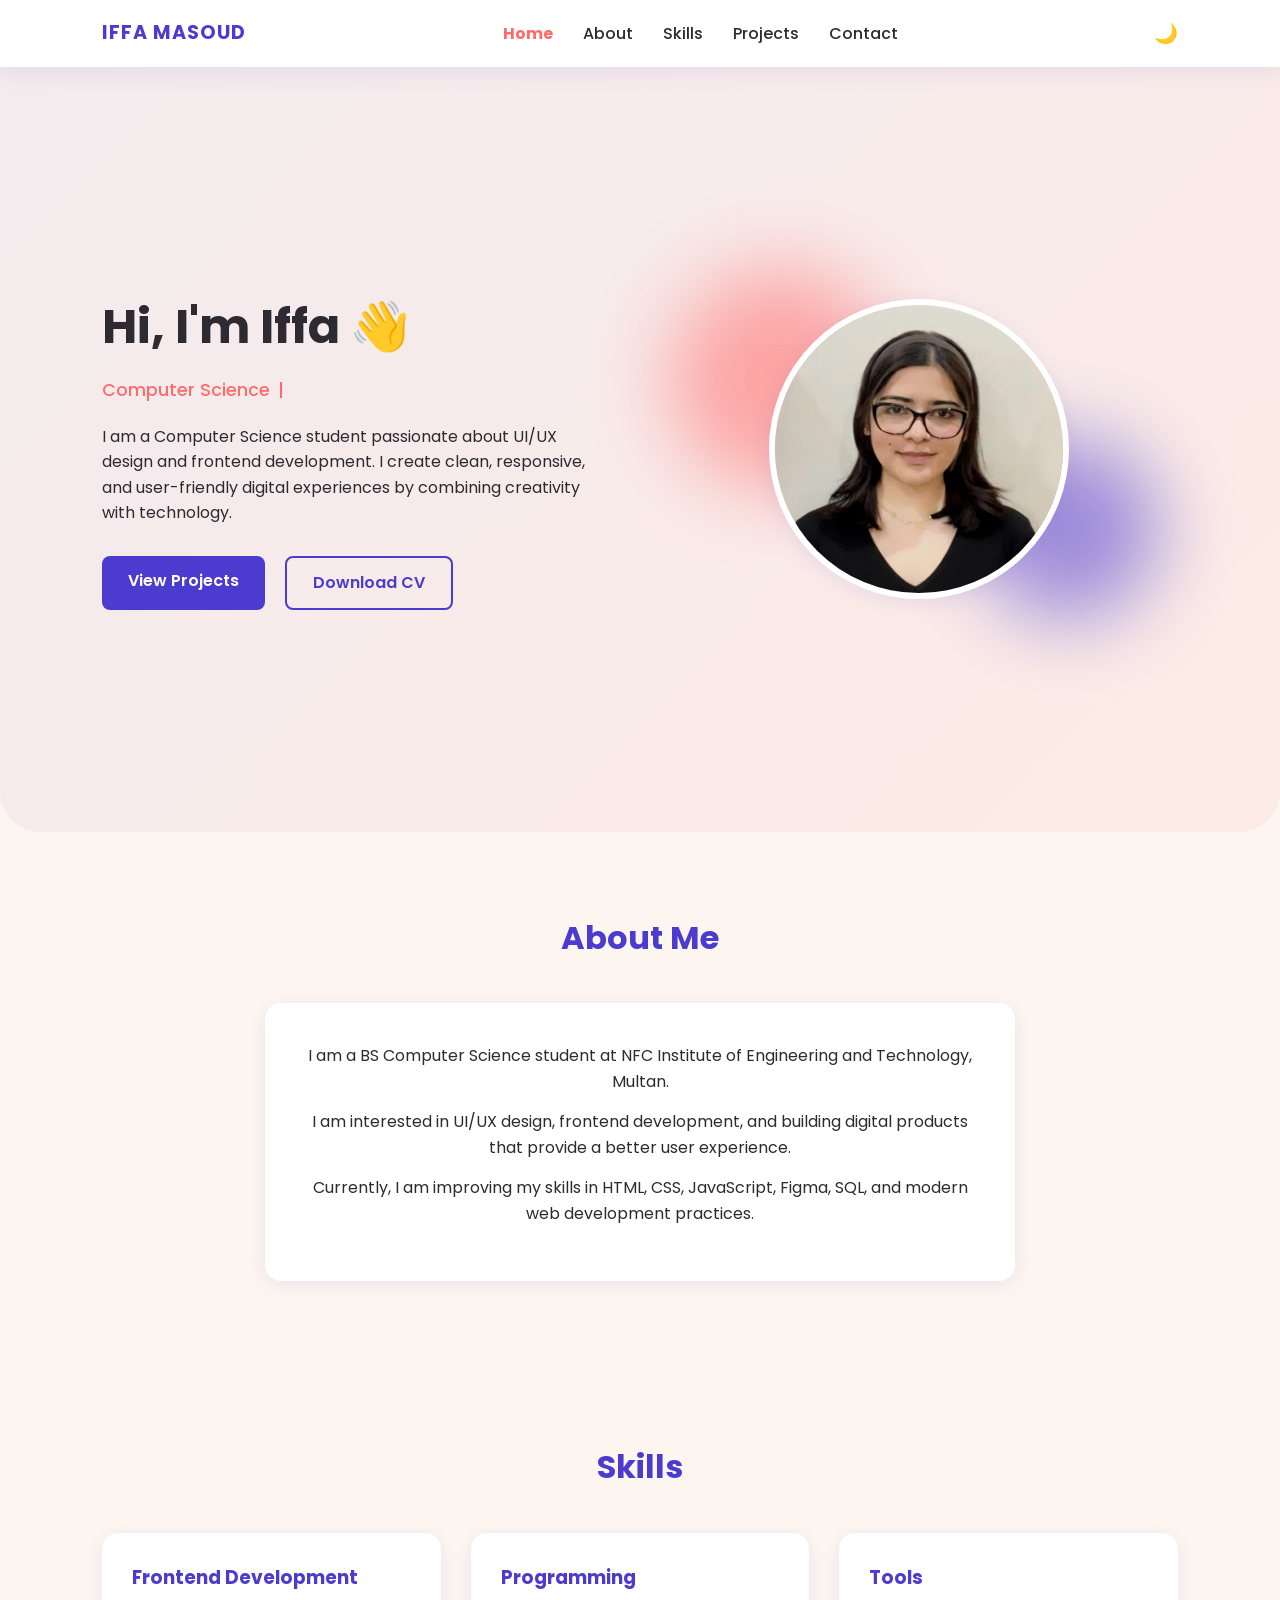
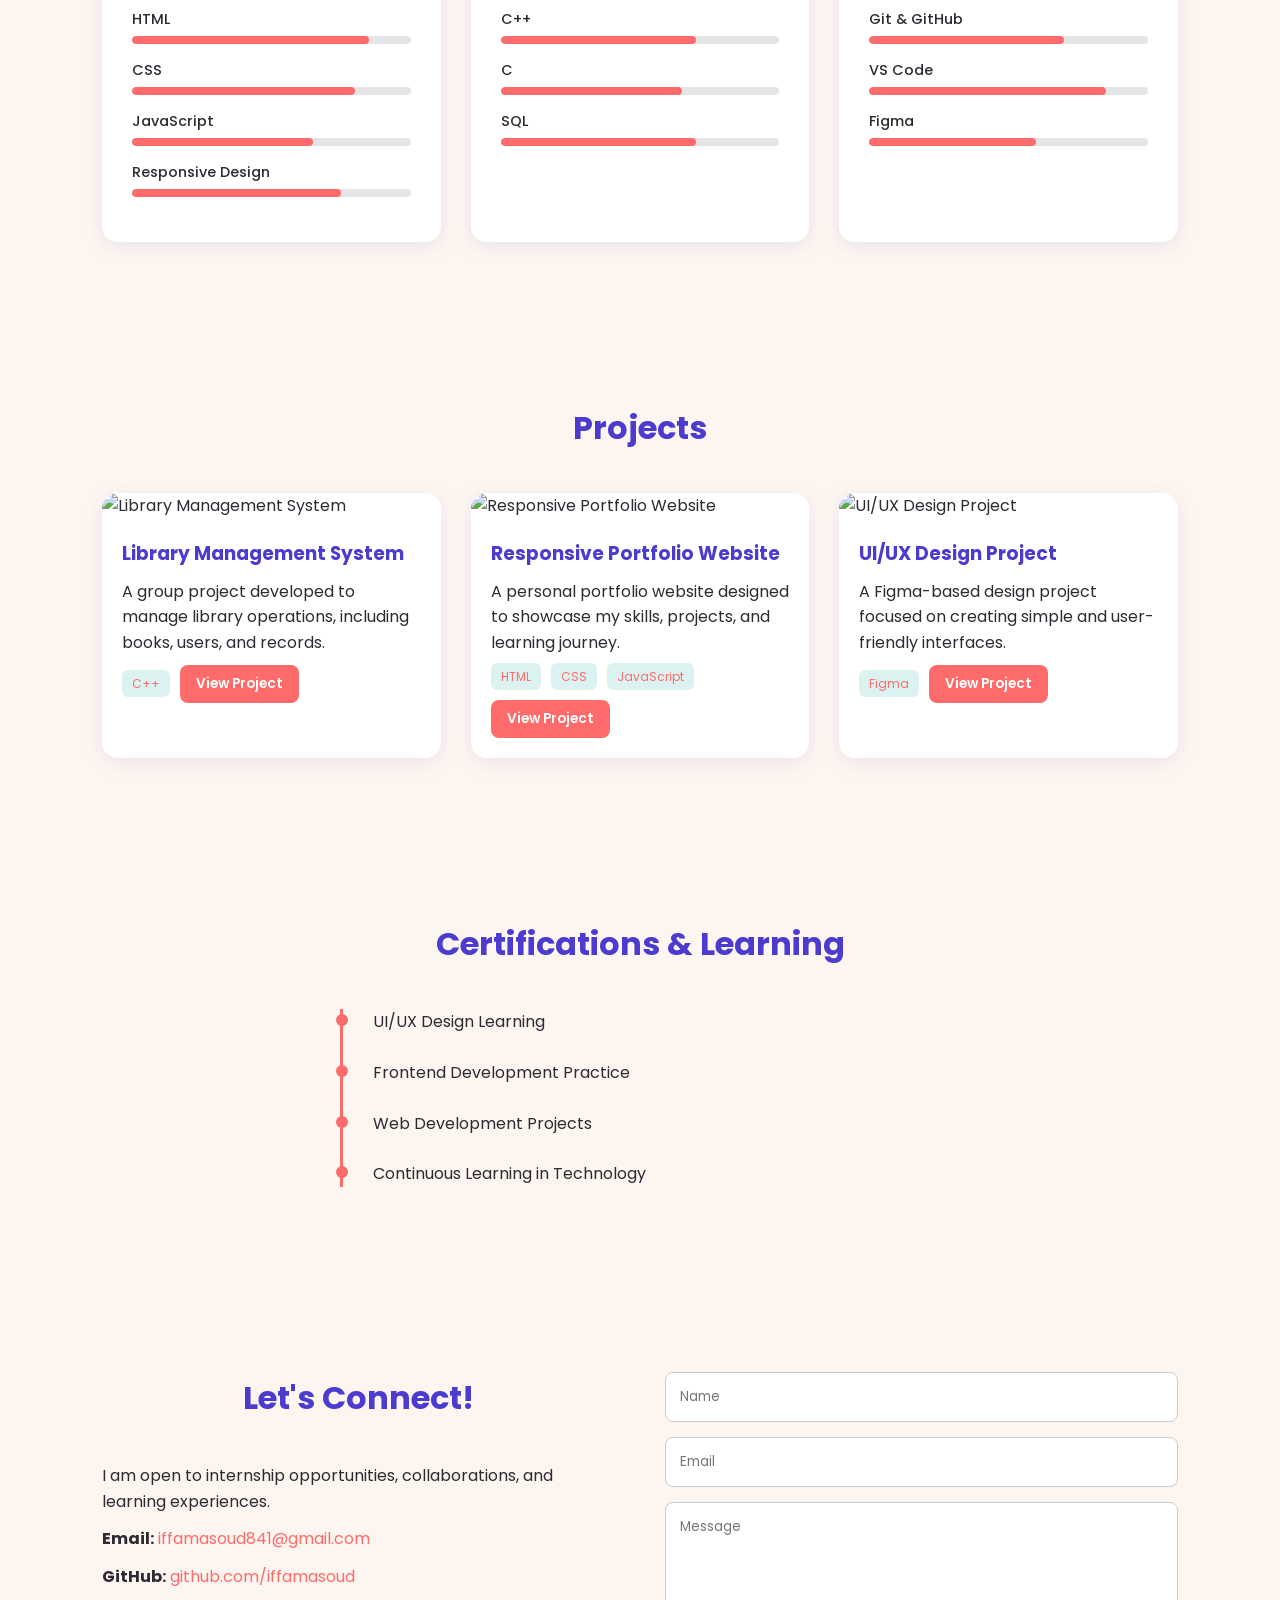
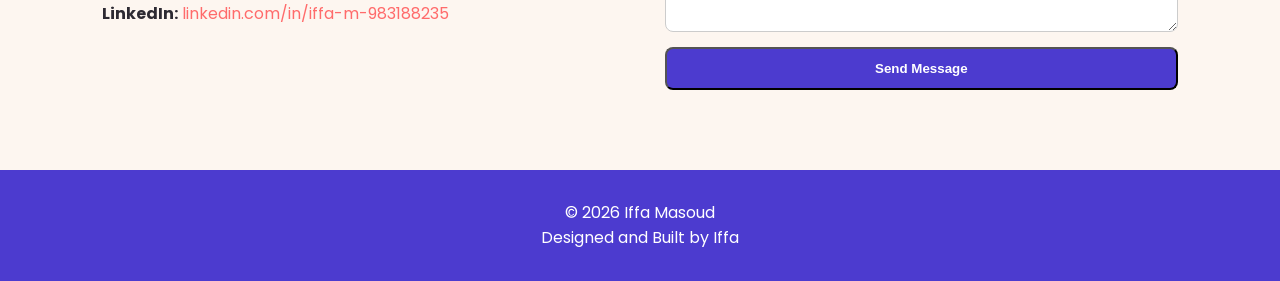
==== index.html @ cef71eef "project 1" ====
<!DOCTYPE html>
<html lang="en">
<head>
<meta charset="UTF-8">
<meta name="viewport" content="width=device-width, initial-scale=1.0">
<title>Iffa Masoud | Portfolio</title>
<link rel="preconnect" href="https://fonts.googleapis.com">
<link href="https://fonts.googleapis.com/css2?family=Poppins:wght@400;500;600;700&display=swap" rel="stylesheet">
<link rel="stylesheet" href="style.css">
</head>
<body>

<!-- NAVBAR -->
<header class="navbar">
  <div class="logo">IFFA MASOUD</div>
  <nav class="nav-links" id="navLinks">
    <a href="#home">Home</a>
    <a href="#about">About</a>
    <a href="#skills">Skills</a>
    <a href="#projects">Projects</a>
    <a href="#contact">Contact</a>
  </nav>
  <div class="nav-actions">
    <button id="darkModeToggle" class="dark-toggle" aria-label="Toggle dark mode">🌙</button>
    <button id="menuToggle" class="menu-toggle" aria-label="Toggle menu">☰</button>
  </div>
</header>

<!-- HERO -->
<section id="home" class="hero fade-in">
  <div class="hero-left">
    <h1>Hi, I'm Iffa 👋</h1>
    <p class="subtitle"><span id="typingText"></span><span class="cursor">|</span></p>
    <p class="hero-text">
      I am a Computer Science student passionate about UI/UX design and frontend development.
      I create clean, responsive, and user-friendly digital experiences by combining creativity with technology.
    </p>
    <div class="hero-buttons">
      <a href="#projects" class="btn btn-primary">View Projects</a>
      <a href="assests/CV.pdf" class="btn btn-secondary" download>Download CV</a>
    </div>
  </div>
  <div class="hero-right">
    <div class="blob blob-1"></div>
    <div class="blob blob-2"></div>
    <div class="profile-card">
      <img src="images/picture.jpeg" alt="Iffa Masoud" class="profile-img">
    </div>
  </div>
</section>

<!-- ABOUT -->
<section id="about" class="about fade-in">
  <h2 class="section-heading">About Me</h2>
  <div class="about-card">
    <p>I am a BS Computer Science student at NFC Institute of Engineering and Technology, Multan.</p>
    <p>I am interested in UI/UX design, frontend development, and building digital products that provide a better user experience.</p>
    <p>Currently, I am improving my skills in HTML, CSS, JavaScript, Figma, SQL, and modern web development practices.</p>
  </div>
</section>

<!-- SKILLS -->
<section id="skills" class="skills fade-in">
  <h2 class="section-heading">Skills</h2>
  <div class="skills-grid">
    <div class="skill-card">
      <h3>Frontend Development</h3>
      <div class="skill-bar"><span>HTML</span><div class="bar"><div class="fill" style="width:85%"></div></div></div>
      <div class="skill-bar"><span>CSS</span><div class="bar"><div class="fill" style="width:80%"></div></div></div>
      <div class="skill-bar"><span>JavaScript</span><div class="bar"><div class="fill" style="width:65%"></div></div></div>
      <div class="skill-bar"><span>Responsive Design</span><div class="bar"><div class="fill" style="width:75%"></div></div></div>
    </div>
    <div class="skill-card">
      <h3>Programming</h3>
      <div class="skill-bar"><span>C++</span><div class="bar"><div class="fill" style="width:70%"></div></div></div>
      <div class="skill-bar"><span>C</span><div class="bar"><div class="fill" style="width:65%"></div></div></div>
      <div class="skill-bar"><span>SQL</span><div class="bar"><div class="fill" style="width:70%"></div></div></div>
    </div>
    <div class="skill-card">
      <h3>Tools</h3>
      <div class="skill-bar"><span>Git &amp; GitHub</span><div class="bar"><div class="fill" style="width:70%"></div></div></div>
      <div class="skill-bar"><span>VS Code</span><div class="bar"><div class="fill" style="width:85%"></div></div></div>
      <div class="skill-bar"><span>Figma</span><div class="bar"><div class="fill" style="width:60%"></div></div></div>
    </div>
  </div>
</section>

<!-- PROJECTS -->
<section id="projects" class="projects fade-in">
  <h2 class="section-heading">Projects</h2>
  <div class="projects-grid">

    <div class="project-card">
      <img src="images/project1.jpg" alt="Library Management System">
      <div class="project-info">
        <h3>Library Management System</h3>
        <p>A group project developed to manage library operations, including books, users, and records.</p>
        <span class="tech-tag">C++</span>
        <a href="https://github.com/iffamasoud/library-management-system" target="_blank" class="btn btn-small">View Project</a>
      </div>
    </div>

    <div class="project-card">
      <img src="images/project2.jpg" alt="Responsive Portfolio Website">
      <div class="project-info">
        <h3>Responsive Portfolio Website</h3>
        <p>A personal portfolio website designed to showcase my skills, projects, and learning journey.</p>
        <span class="tech-tag">HTML</span>
        <span class="tech-tag">CSS</span>
        <span class="tech-tag">JavaScript</span>
        <a href="#" class="btn btn-small">View Project</a>
      </div>
    </div>

    <div class="project-card">
      <img src="images/project3.jpg" alt="UI/UX Design Project">
      <div class="project-info">
        <h3>UI/UX Design Project</h3>
        <p>A Figma-based design project focused on creating simple and user-friendly interfaces.</p>
        <span class="tech-tag">Figma</span>
        <a href="#" class="btn btn-small">View Project</a>
      </div>
    </div>

  </div>
</section>

<!-- CERTIFICATIONS / LEARNING -->
<section id="learning" class="learning fade-in">
  <h2 class="section-heading">Certifications &amp; Learning</h2>
  <div class="timeline">
    <div class="timeline-item">
      <span class="dot"></span>
      <p>UI/UX Design Learning</p>
    </div>
    <div class="timeline-item">
      <span class="dot"></span>
      <p>Frontend Development Practice</p>
    </div>
    <div class="timeline-item">
      <span class="dot"></span>
      <p>Web Development Projects</p>
    </div>
    <div class="timeline-item">
      <span class="dot"></span>
      <p>Continuous Learning in Technology</p>
    </div>
  </div>
</section>

<!-- CONTACT -->
<section id="contact" class="contact fade-in">
  <div class="contact-left">
    <h2 class="section-heading">Let's Connect!</h2>
    <p>I am open to internship opportunities, collaborations, and learning experiences.</p>
    <p><strong>Email:</strong> <a href="mailto:iffamasoud841@gmail.com">iffamasoud841@gmail.com</a></p>
    <p><strong>GitHub:</strong> <a href="https://github.com/iffamasoud" target="_blank">github.com/iffamasoud</a></p>
    <p><strong>LinkedIn:</strong> <a href="https://www.linkedin.com/in/iffa-m-983188235" target="_blank">linkedin.com/in/iffa-m-983188235</a></p>
  </div>
  <div class="contact-right">
    <form class="contact-form">
      <input type="text" placeholder="Name" required>
      <input type="email" placeholder="Email" required>
      <textarea placeholder="Message" rows="5" required></textarea>
      <button type="submit" class="btn btn-primary">Send Message</button>
    </form>
  </div>
</section>

<!-- FOOTER -->
<footer class="footer">
  <p>&copy; 2026 Iffa Masoud</p>
  <p>Designed and Built by Iffa</p>
</footer>

<!-- SCROLL PROGRESS BAR -->
<div id="scrollProgress"></div>

<!-- BACK TO TOP BUTTON -->
<button id="backToTop" aria-label="Back to top">↑</button>

<script src="script.js"></script>
</body>
</html>
---- style.css ----
/* ===== RESET & VARIABLES ===== */
* {
  margin: 0;
  padding: 0;
  box-sizing: border-box;
}

:root {
  --bg: #FDF6F0;
  --primary: #4C3BCF;
  --accent: #FF6B6B;
  --text: #2D2A32;
  --card-bg: #FFFFFF;
  --shadow: 0 4px 20px rgba(76,59,207,0.10);
}

body.dark-mode {
  --bg: #191325;
  --text: #F1EDE8;
  --card-bg: #251E38;
  --shadow: 0 4px 20px rgba(0,0,0,0.5);
}

body {
  font-family: 'Poppins', sans-serif;
  background-color: var(--bg);
  color: var(--text);
  line-height: 1.6;
  transition: background-color 0.3s ease, color 0.3s ease;
  scroll-behavior: smooth;
}

section {
  padding: 80px 8%;
}

.section-heading {
  text-align: center;
  font-size: 2rem;
  font-weight: 700;
  margin-bottom: 40px;
  color: var(--primary);
}

/* ===== NAVBAR ===== */
.navbar {
  position: sticky;
  top: 0;
  z-index: 100;
  display: flex;
  align-items: center;
  justify-content: space-between;
  padding: 18px 8%;
  background-color: var(--card-bg);
  box-shadow: var(--shadow);
}

.logo {
  font-weight: 700;
  font-size: 1.2rem;
  color: var(--primary);
  letter-spacing: 1px;
}

.nav-links {
  display: flex;
  gap: 30px;
}

.nav-links a {
  text-decoration: none;
  color: var(--text);
  font-weight: 500;
  transition: color 0.2s ease;
}

.nav-links a:hover {
  color: var(--accent);
}

.nav-actions {
  display: flex;
  align-items: center;
  gap: 15px;
}

.dark-toggle, .menu-toggle {
  background: none;
  border: none;
  font-size: 1.2rem;
  cursor: pointer;
  color: var(--text);
}

.menu-toggle {
  display: none;
}

/* ===== BUTTONS ===== */
.btn {
  display: inline-block;
  padding: 12px 26px;
  border-radius: 8px;
  text-decoration: none;
  font-weight: 600;
  transition: transform 0.2s ease, box-shadow 0.2s ease;
}

.btn-primary {
  background-color: var(--primary);
  color: #fff;
}

.btn-secondary {
  background-color: transparent;
  color: var(--primary);
  border: 2px solid var(--primary);
}

.btn-small {
  background-color: var(--accent);
  color: #fff;
  padding: 8px 16px;
  font-size: 0.85rem;
  margin-top: 10px;
}

.btn:hover {
  transform: translateY(-3px);
  box-shadow: var(--shadow);
}

/* ===== HERO ===== */
.hero {
  display: flex;
  align-items: center;
  justify-content: space-between;
  gap: 40px;
  min-height: 85vh;
  flex-wrap: wrap;
  background: linear-gradient(135deg, rgba(76,59,207,0.06), rgba(255,107,107,0.08));
  border-radius: 0 0 40px 40px;
}

.hero-left {
  flex: 1;
  min-width: 280px;
}

.hero-left h1 {
  font-size: 3rem;
  font-weight: 700;
  margin-bottom: 10px;
}

.subtitle {
  font-size: 1.1rem;
  font-weight: 500;
  color: var(--accent);
  margin-bottom: 20px;
}

.hero-text {
  max-width: 500px;
  margin-bottom: 30px;
}

.hero-buttons {
  display: flex;
  gap: 20px;
  flex-wrap: wrap;
}

.hero-right {
  flex: 1;
  display: flex;
  justify-content: center;
  min-width: 280px;
  position: relative;
}

.profile-card {
  width: 300px;
  height: 300px;
  border-radius: 50%;
  overflow: hidden;
  box-shadow: var(--shadow);
  border: 6px solid var(--card-bg);
  position: relative;
  z-index: 1;
}

.profile-img {
  width: 100%;
  height: 100%;
  object-fit: cover;
}

/* ===== HERO BLOB SHAPES ===== */
.blob {
  position: absolute;
  border-radius: 50%;
  filter: blur(40px);
  opacity: 0.55;
  z-index: 0;
  animation: float 6s ease-in-out infinite;
}

.blob-1 {
  width: 220px;
  height: 220px;
  background: var(--accent);
  top: -30px;
  left: 10px;
}

.blob-2 {
  width: 180px;
  height: 180px;
  background: var(--primary);
  bottom: -20px;
  right: 20px;
  animation-delay: 2s;
}

@keyframes float {
  0%, 100% { transform: translateY(0px); }
  50% { transform: translateY(-15px); }
}

/* ===== ABOUT ===== */
.about-card {
  max-width: 750px;
  margin: 0 auto;
  background-color: var(--card-bg);
  border-radius: 16px;
  padding: 40px;
  box-shadow: var(--shadow);
  text-align: center;
}

.about-card p {
  margin-bottom: 15px;
}

/* ===== SKILLS ===== */
.skills-grid {
  display: grid;
  grid-template-columns: repeat(3, 1fr);
  gap: 30px;
}

.skill-card {
  background-color: var(--card-bg);
  border-radius: 16px;
  padding: 30px;
  box-shadow: var(--shadow);
  transition: transform 0.25s ease;
}

.skill-card:hover {
  transform: translateY(-8px);
}

.skill-card h3 {
  color: var(--primary);
  margin-bottom: 15px;
}

/* ===== PROJECTS ===== */
.projects-grid {
  display: grid;
  grid-template-columns: repeat(auto-fit, minmax(280px, 1fr));
  gap: 30px;
}

.project-card {
  background-color: var(--card-bg);
  border-radius: 16px;
  overflow: hidden;
  box-shadow: var(--shadow);
  transition: transform 0.25s ease, box-shadow 0.25s ease;
}

.project-card:hover {
  transform: scale(1.03);
  box-shadow: 0 8px 30px rgba(0,0,0,0.15);
}

.project-card img {
  width: 100%;
  height: 180px;
  object-fit: cover;
}

.project-info {
  padding: 20px;
}

.project-info h3 {
  margin-bottom: 10px;
  color: var(--primary);
}

.tech-tag {
  display: inline-block;
  background-color: rgba(14,165,164,0.15);
  color: var(--accent);
  padding: 4px 10px;
  border-radius: 6px;
  font-size: 0.75rem;
  margin-right: 6px;
  margin-top: 8px;
}

/* ===== TIMELINE ===== */
.timeline {
  max-width: 600px;
  margin: 0 auto;
  border-left: 3px solid var(--accent);
  padding-left: 30px;
}

.timeline-item {
  position: relative;
  margin-bottom: 25px;
}

.dot {
  position: absolute;
  left: -37px;
  top: 5px;
  width: 12px;
  height: 12px;
  background-color: var(--accent);
  border-radius: 50%;
}

/* ===== CONTACT ===== */
.contact {
  display: flex;
  gap: 50px;
  flex-wrap: wrap;
}

.contact-left, .contact-right {
  flex: 1;
  min-width: 280px;
}

.contact-left p {
  margin-bottom: 12px;
}

.contact-left a {
  color: var(--accent);
  text-decoration: none;
}

.contact-form {
  display: flex;
  flex-direction: column;
  gap: 15px;
}

.contact-form input,
.contact-form textarea {
  padding: 14px;
  border-radius: 8px;
  border: 1px solid #ccc;
  font-family: inherit;
  background-color: var(--card-bg);
  color: var(--text);
}

/* ===== FOOTER ===== */
.footer {
  background-color: var(--primary);
  color: #fff;
  text-align: center;
  padding: 30px;
}

/* ===== FADE-IN ANIMATION ===== */
.fade-in {
  opacity: 0;
  transform: translateY(30px);
  transition: opacity 0.6s ease, transform 0.6s ease;
}

.fade-in.visible {
  opacity: 1;
  transform: translateY(0);
}

/* ===== RESPONSIVE ===== */
@media (max-width: 768px) {
  .nav-links {
    position: absolute;
    top: 70px;
    left: 0;
    right: 0;
    background-color: var(--card-bg);
    flex-direction: column;
    align-items: center;
    padding: 20px 0;
    display: none;
  }

  .nav-links.open {
    display: flex;
  }

  .menu-toggle {
    display: block;
  }

  .skills-grid {
    grid-template-columns: 1fr;
  }

  .hero-left h1 {
    font-size: 2.2rem;
  }
}

/* ===== TYPING CURSOR ===== */
.cursor {
  display: inline-block;
  margin-left: 3px;
  animation: blink 0.8s infinite;
  color: var(--accent);
}
@keyframes blink {
  50% { opacity: 0; }
}

/* ===== SKILL PROGRESS BARS ===== */
.skill-bar {
  margin-bottom: 15px;
}
.skill-bar span {
  display: block;
  margin-bottom: 5px;
  font-size: 0.9rem;
  font-weight: 500;
}
.bar {
  background-color: rgba(0,0,0,0.1);
  border-radius: 20px;
  height: 8px;
  overflow: hidden;
}
.fill {
  height: 100%;
  background-color: var(--accent);
  border-radius: 20px;
  width: 0;
  transition: width 1.2s ease;
}

/* ===== SCROLL PROGRESS BAR ===== */
#scrollProgress {
  position: fixed;
  top: 0;
  left: 0;
  height: 4px;
  width: 0%;
  background-color: var(--accent);
  z-index: 999;
  transition: width 0.1s ease;
}

/* ===== BACK TO TOP BUTTON ===== */
#backToTop {
  position: fixed;
  bottom: 30px;
  right: 30px;
  width: 45px;
  height: 45px;
  border-radius: 50%;
  background-color: var(--primary);
  color: #fff;
  border: none;
  font-size: 1.2rem;
  cursor: pointer;
  display: none;
  align-items: center;
  justify-content: center;
  box-shadow: var(--shadow);
  z-index: 999;
  transition: background-color 0.2s ease, transform 0.2s ease;
}
#backToTop:hover {
  transform: translateY(-4px);
}

/* ===== ACTIVE NAV LINK ===== */
.nav-links a.active {
  color: var(--accent);
  font-weight: 700;
}
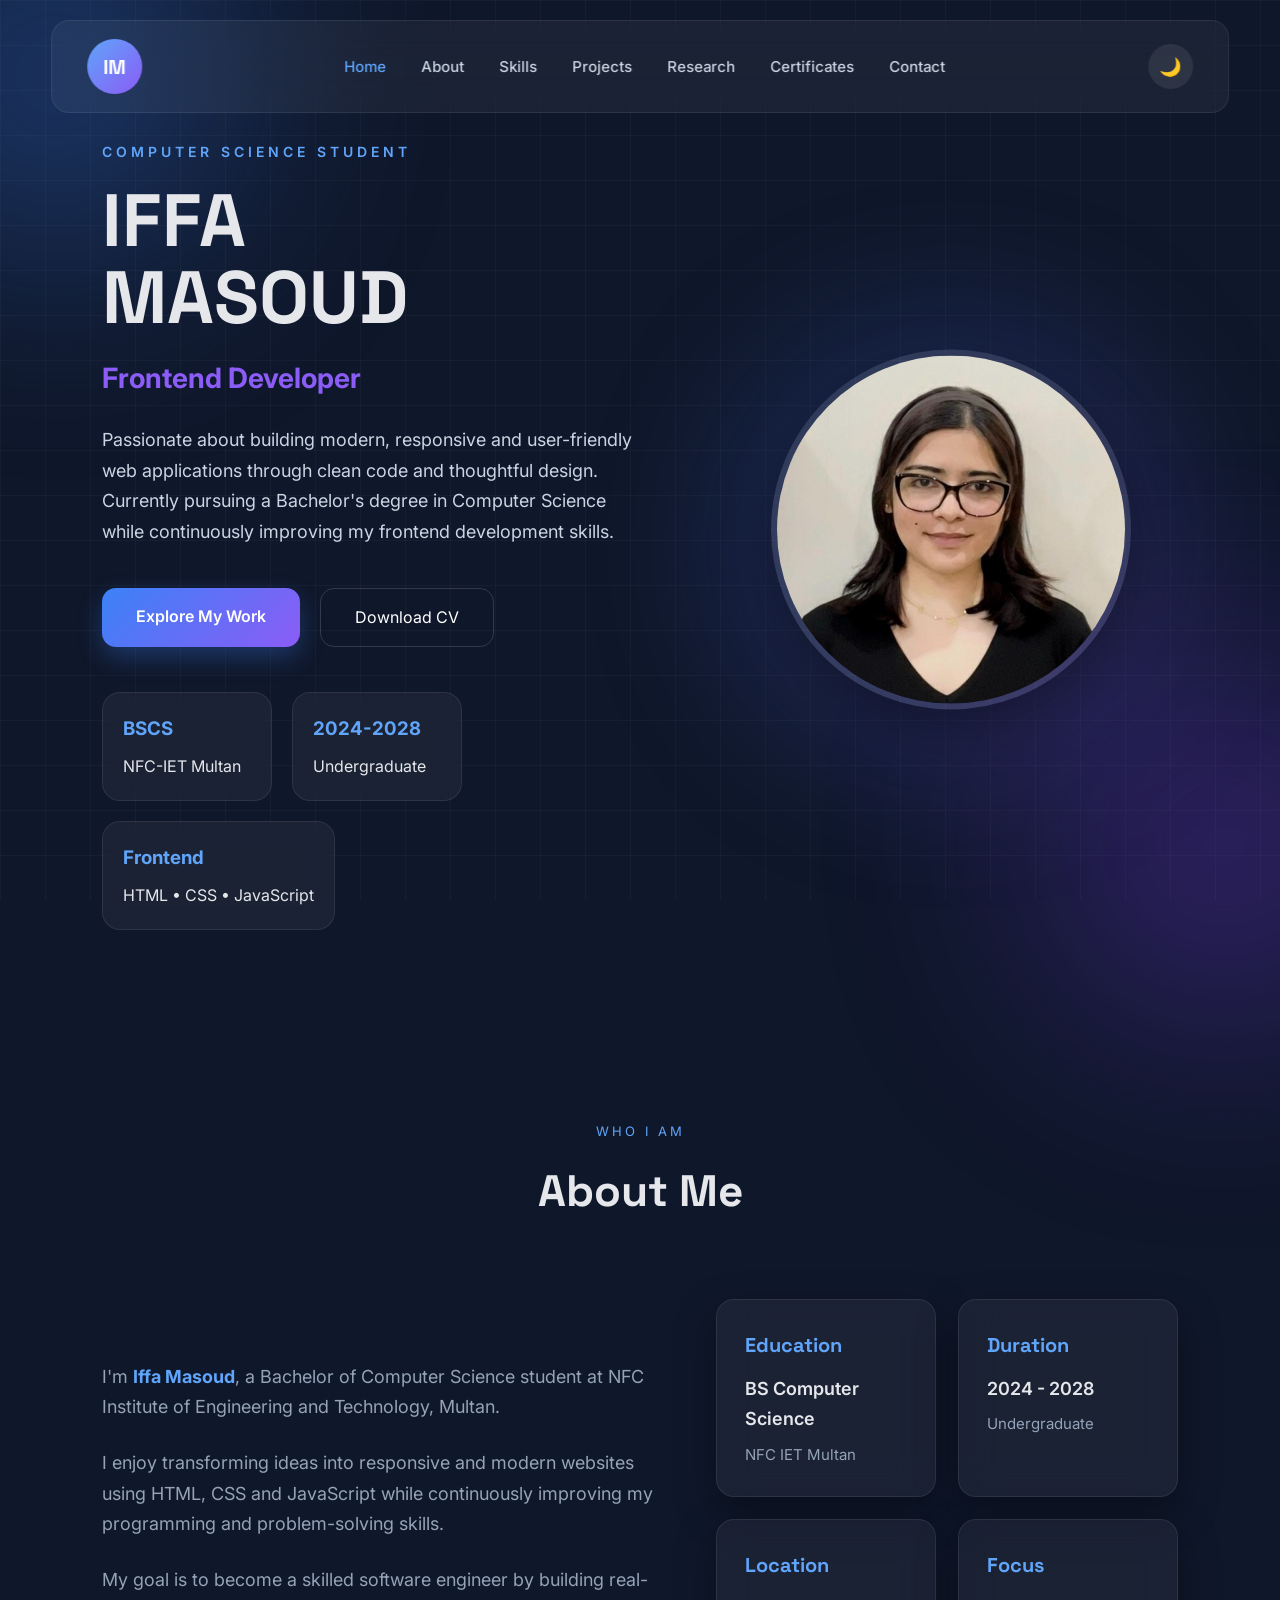
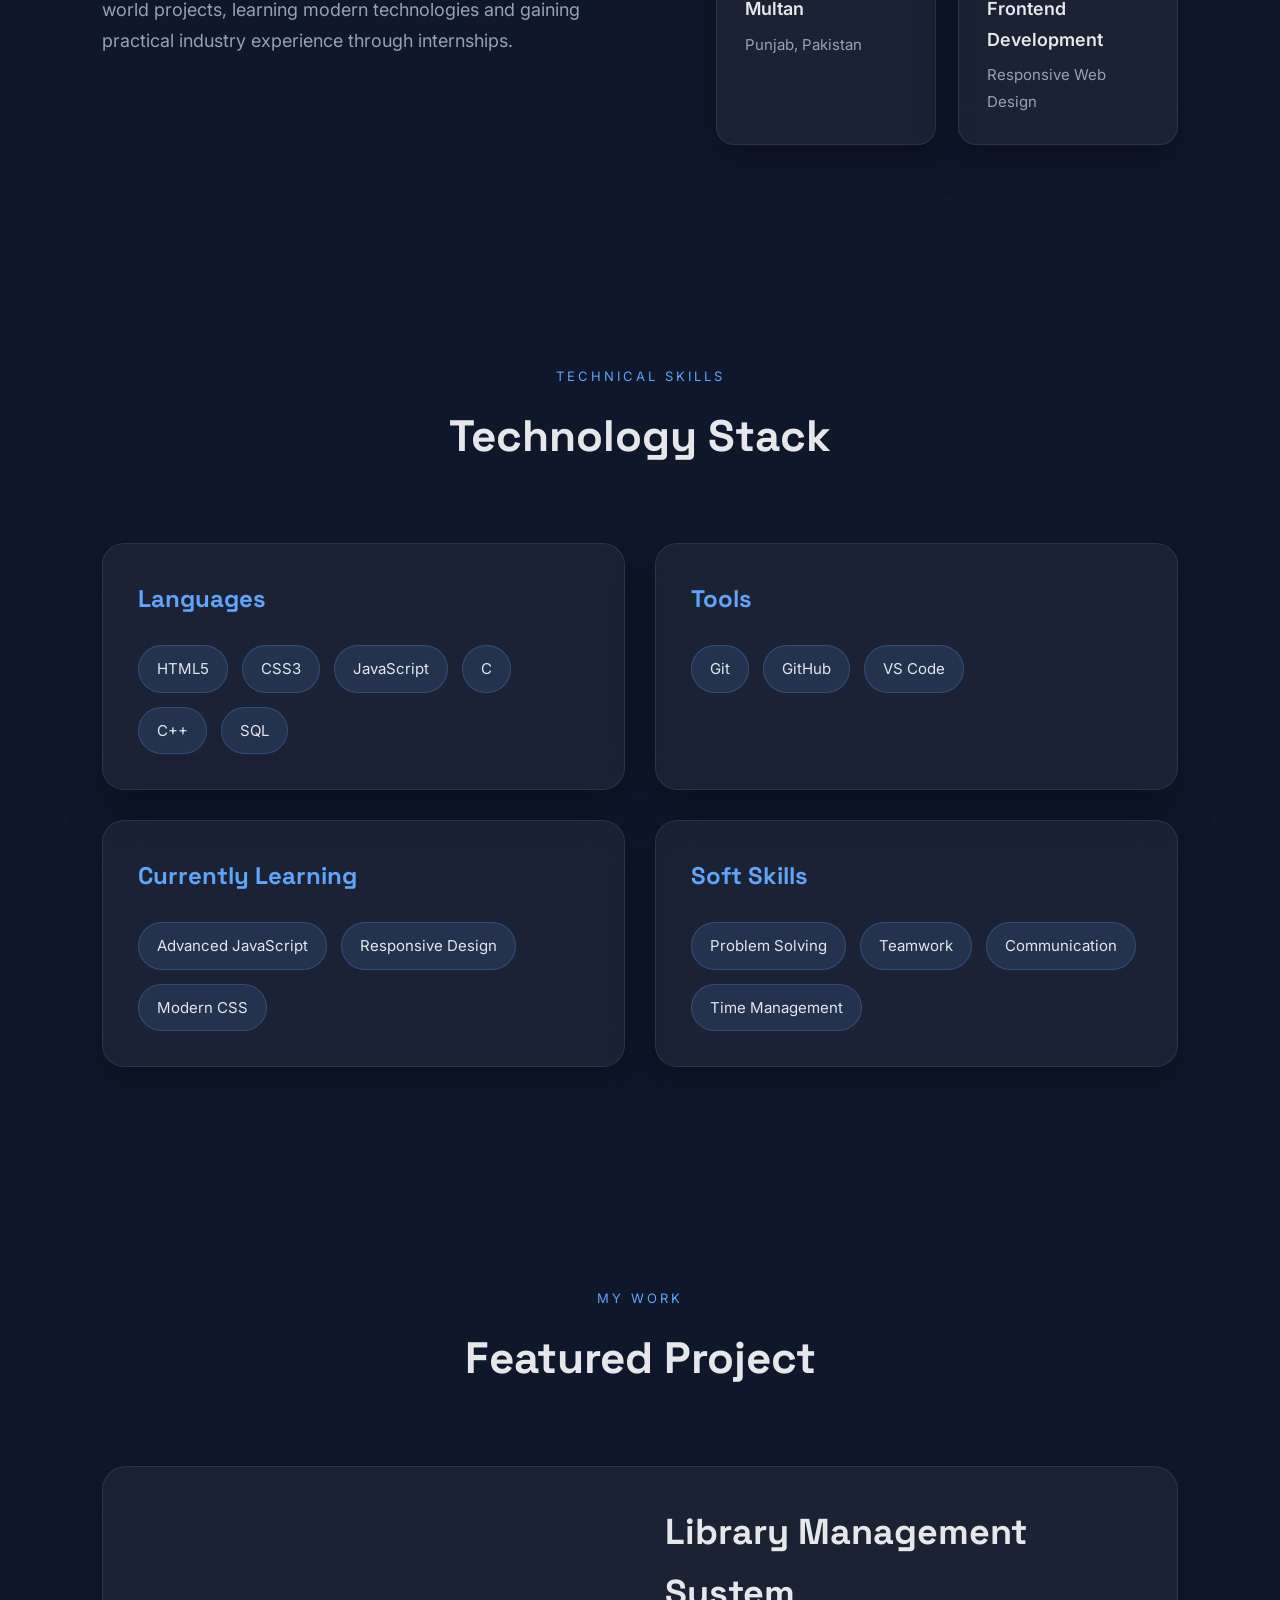
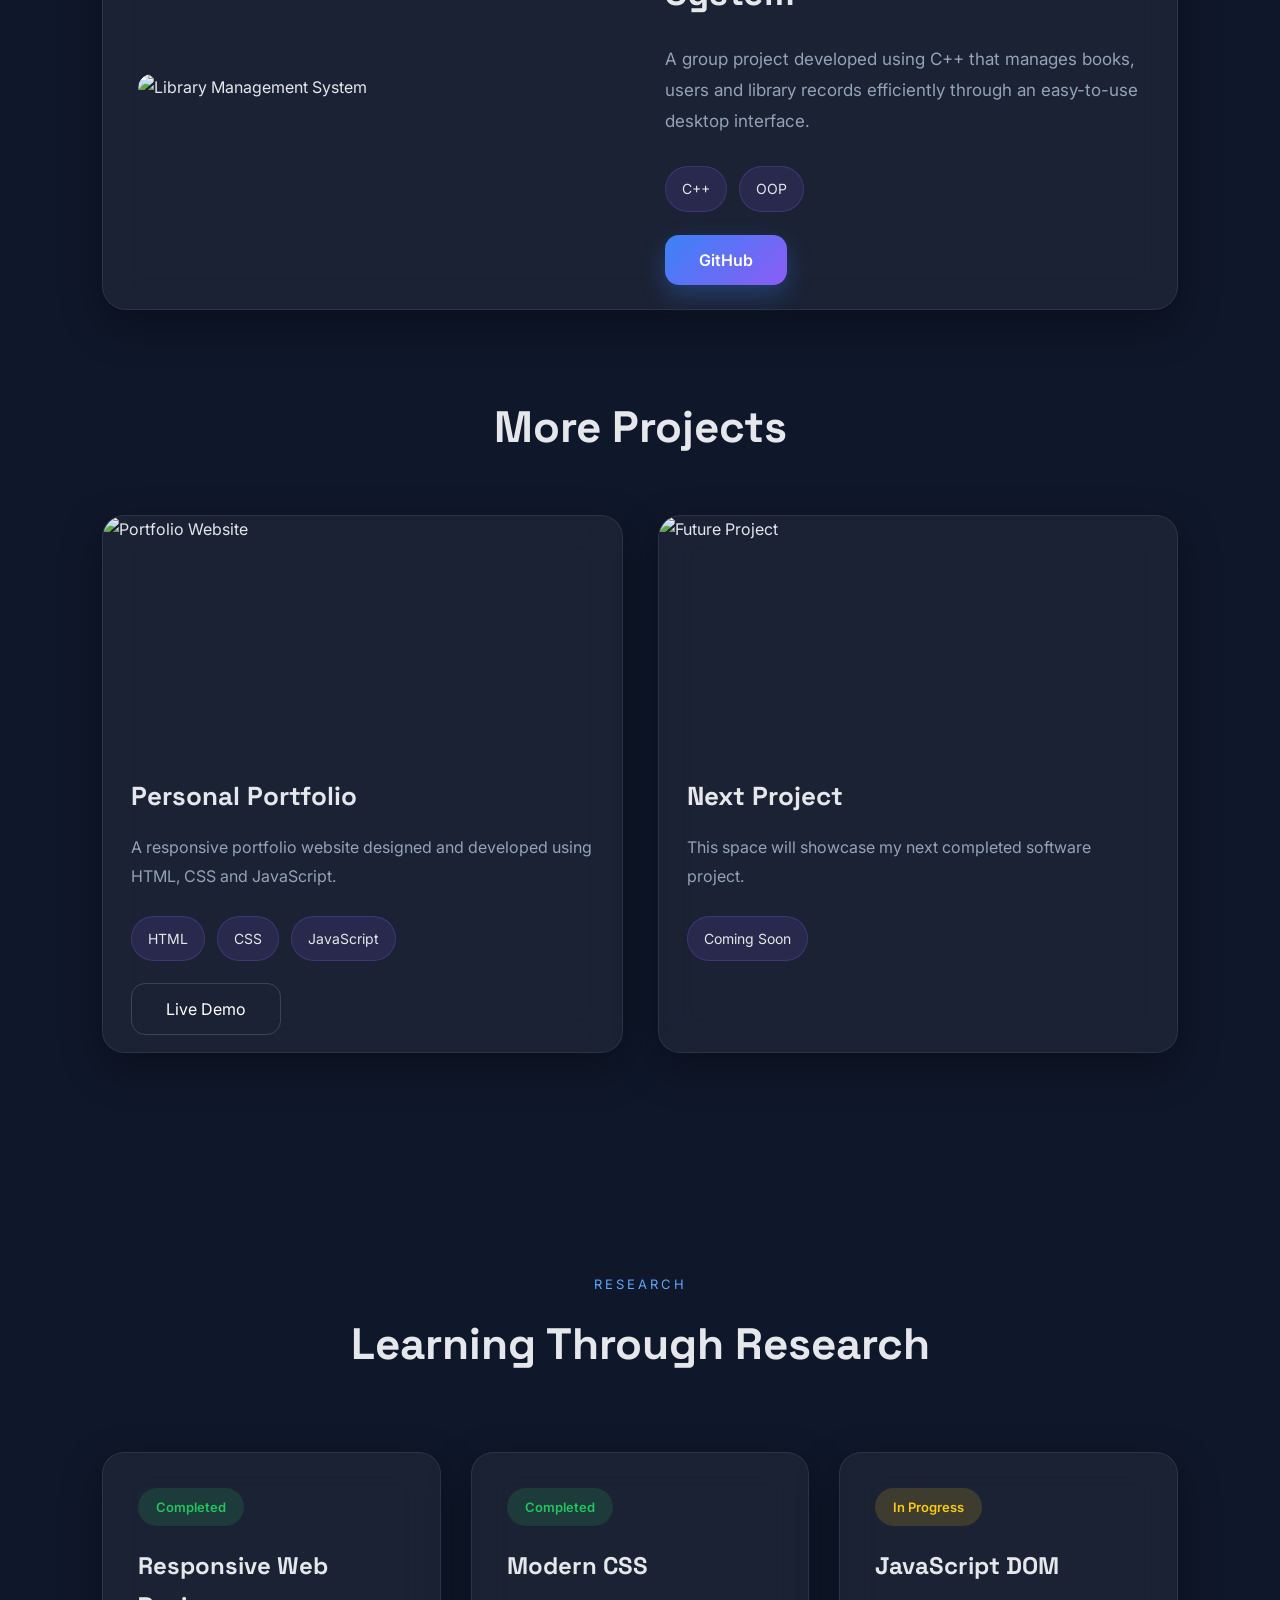
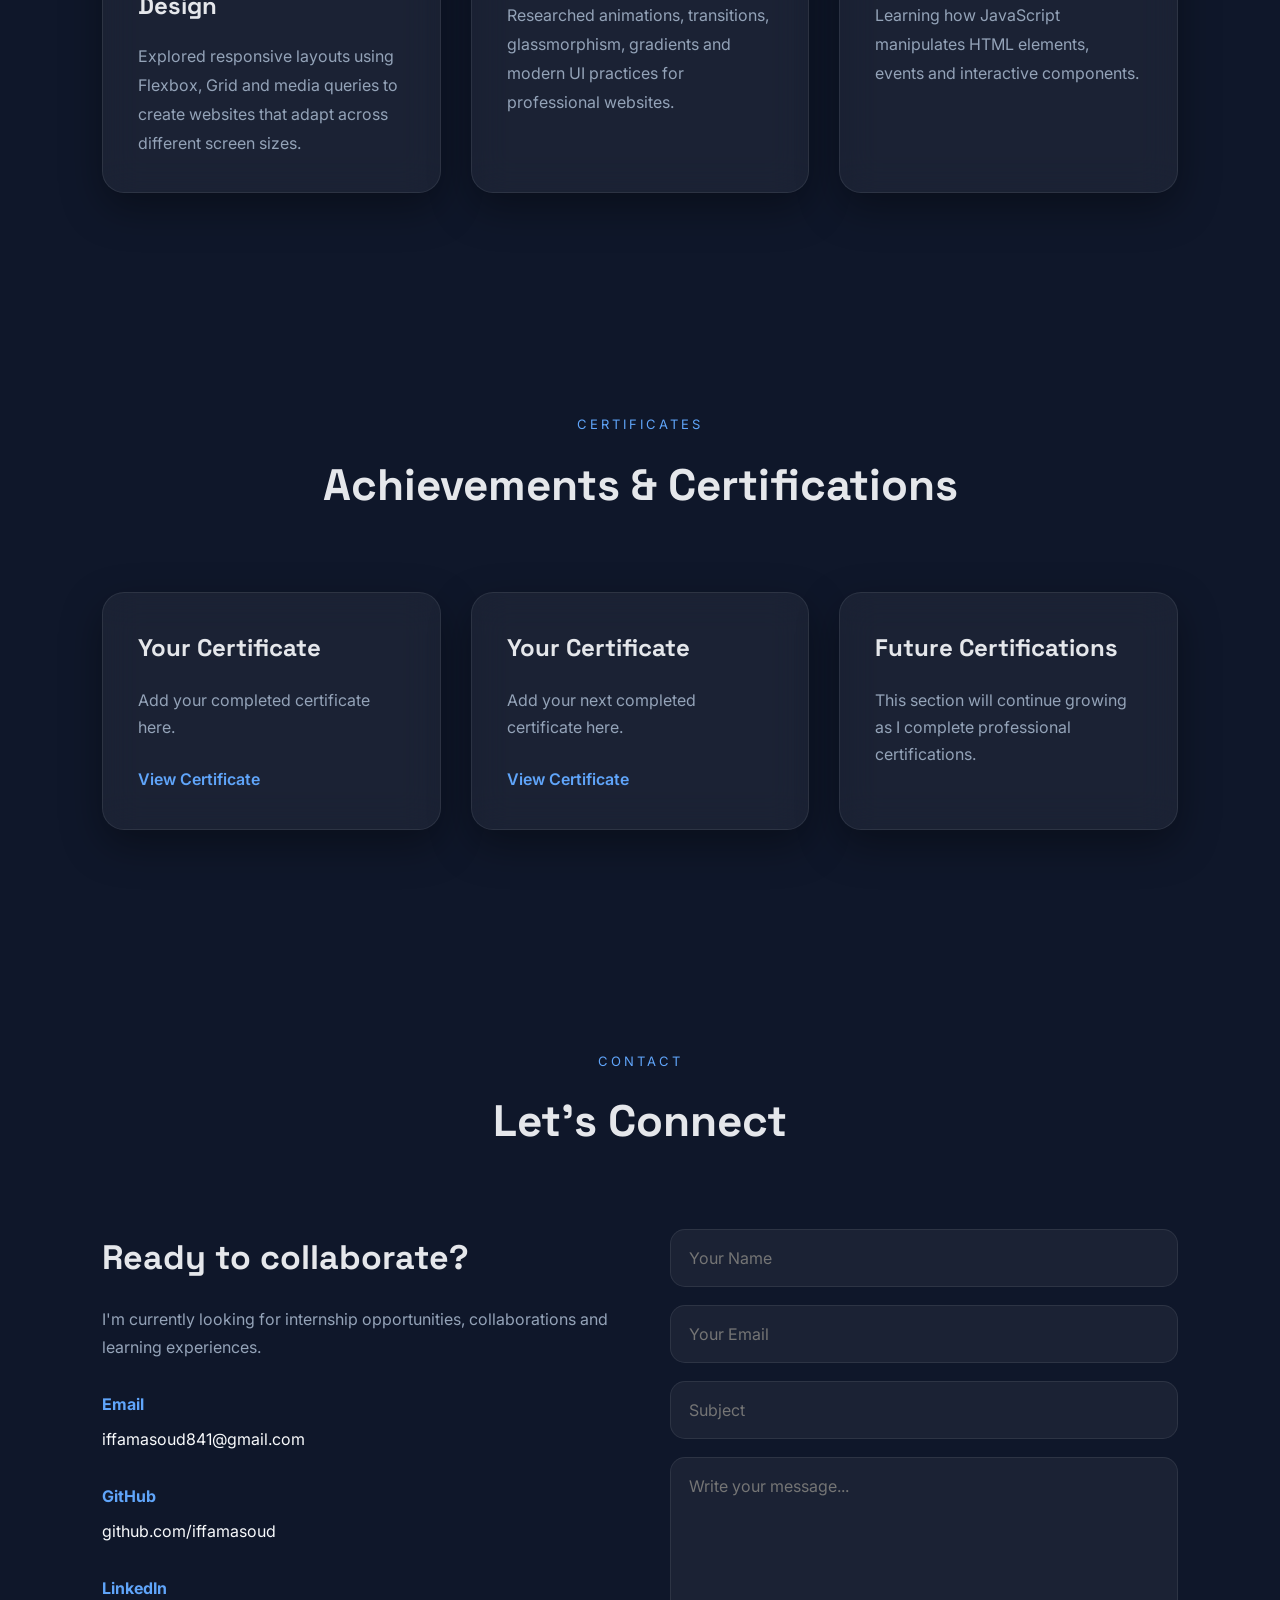
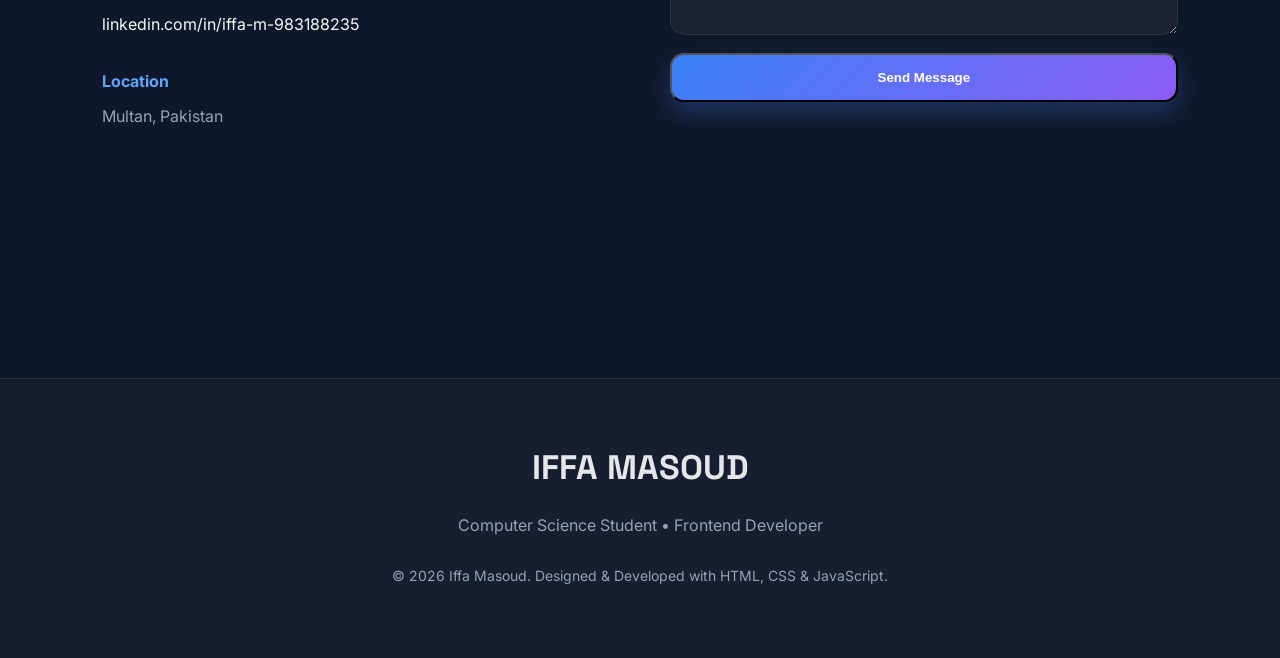
==== commit 546d7f0a: "new code" ====
--- a/index.html
+++ b/index.html
@@ -1,184 +1,768 @@
 <!DOCTYPE html>
 <html lang="en">
+
 <head>
-<meta charset="UTF-8">
-<meta name="viewport" content="width=device-width, initial-scale=1.0">
-<title>Iffa Masoud | Portfolio</title>
-<link rel="preconnect" href="https://fonts.googleapis.com">
-<link href="https://fonts.googleapis.com/css2?family=Poppins:wght@400;500;600;700&display=swap" rel="stylesheet">
-<link rel="stylesheet" href="style.css">
+    <meta charset="UTF-8">
+    <meta name="viewport" content="width=device-width, initial-scale=1.0">
+
+    <title>Iffa Masoud | Computer Science Student</title>
+
+    <meta name="description"
+        content="Portfolio of Iffa Masoud - BS Computer Science Student, Frontend Developer and aspiring Software Engineer.">
+
+    <link rel="preconnect" href="https://fonts.googleapis.com">
+
+    <link rel="preconnect" href="https://fonts.gstatic.com" crossorigin>
+
+    <link href="https://fonts.googleapis.com/css2?family=Inter:wght@300;400;500;600&family=Space+Grotesk:wght@400;500;700&display=swap"
+        rel="stylesheet">
+
+    <link rel="stylesheet" href="style.css">
 </head>
+
 <body>
 
-<!-- NAVBAR -->
+<div class="background-grid"></div>
+
+<div class="background-blur blur1"></div>
+<div class="background-blur blur2"></div>
+
+<!-- ================= NAVIGATION ================= -->
+
 <header class="navbar">
-  <div class="logo">IFFA MASOUD</div>
-  <nav class="nav-links" id="navLinks">
-    <a href="#home">Home</a>
-    <a href="#about">About</a>
-    <a href="#skills">Skills</a>
-    <a href="#projects">Projects</a>
-    <a href="#contact">Contact</a>
-  </nav>
-  <div class="nav-actions">
-    <button id="darkModeToggle" class="dark-toggle" aria-label="Toggle dark mode">🌙</button>
-    <button id="menuToggle" class="menu-toggle" aria-label="Toggle menu">☰</button>
-  </div>
+
+    <div class="logo">
+
+        <span class="logo-text">IM</span>
+
+    </div>
+
+    <nav class="nav-links" id="navLinks">
+
+        <a href="#home">Home</a>
+
+        <a href="#about">About</a>
+
+        <a href="#skills">Skills</a>
+
+        <a href="#projects">Projects</a>
+
+        <a href="#research">Research</a>
+
+        <a href="#certificates">Certificates</a>
+
+        <a href="#contact">Contact</a>
+
+    </nav>
+
+    <div class="nav-buttons">
+
+        <button id="themeToggle">
+
+            🌙
+
+        </button>
+
+        <button id="menuBtn">
+
+            ☰
+
+        </button>
+
+    </div>
+
 </header>
 
-<!-- HERO -->
-<section id="home" class="hero fade-in">
-  <div class="hero-left">
-    <h1>Hi, I'm Iffa 👋</h1>
-    <p class="subtitle"><span id="typingText"></span><span class="cursor">|</span></p>
-    <p class="hero-text">
-      I am a Computer Science student passionate about UI/UX design and frontend development.
-      I create clean, responsive, and user-friendly digital experiences by combining creativity with technology.
-    </p>
-    <div class="hero-buttons">
-      <a href="#projects" class="btn btn-primary">View Projects</a>
-      <a href="assests/CV.pdf" class="btn btn-secondary" download>Download CV</a>
-    </div>
-  </div>
-  <div class="hero-right">
-    <div class="blob blob-1"></div>
-    <div class="blob blob-2"></div>
-    <div class="profile-card">
-      <img src="images/picture.jpeg" alt="Iffa Masoud" class="profile-img">
-    </div>
-  </div>
+<!-- ================= HERO ================= -->
+
+<section class="hero" id="home">
+
+    <div class="hero-content">
+
+        <div class="hero-left">
+
+            <p class="small-heading">
+
+                COMPUTER SCIENCE STUDENT
+
+            </p>
+
+            <h1>
+
+                IFFA <br>
+
+                MASOUD
+
+            </h1>
+
+            <h2>
+
+                <span id="typing"></span>
+
+            </h2>
+
+            <p class="hero-description">
+
+                Passionate about building modern, responsive and user-friendly web
+                applications through clean code and thoughtful design.
+
+                Currently pursuing a Bachelor's degree in Computer Science while
+                continuously improving my frontend development skills.
+
+            </p>
+
+            <div class="hero-buttons">
+
+                <a href="#projects" class="primary-btn">
+
+                    Explore My Work
+
+                </a>
+
+                <a href="assests/CV.pdf" download class="secondary-btn">
+
+                    Download CV
+
+                </a>
+
+            </div>
+
+            <div class="hero-stats">
+
+                <div class="stat-card">
+
+                    <h3>
+
+                        BSCS
+
+                    </h3>
+
+                    <p>
+
+                        NFC-IET Multan
+
+                    </p>
+
+                </div>
+
+                <div class="stat-card">
+
+                    <h3>
+
+                        2024-2028
+
+                    </h3>
+
+                    <p>
+
+                        Undergraduate
+
+                    </p>
+
+                </div>
+
+                <div class="stat-card">
+
+                    <h3>
+
+                        Frontend
+
+                    </h3>
+
+                    <p>
+
+                        HTML • CSS • JavaScript
+
+                    </p>
+
+                </div>
+
+            </div>
+
+        </div>
+
+        <div class="hero-right">
+
+            <div class="image-glow"></div>
+
+            <div class="profile-wrapper">
+
+                <img src="images/picture.jpeg"
+                    alt="Iffa Masoud"
+                    class="profile-image">
+
+            </div>
+
+        </div>
+
+    </div>
+
+    <div class="scroll-indicator">
+
+        <span></span>
+
+    </div>
+
 </section>
-
-<!-- ABOUT -->
-<section id="about" class="about fade-in">
-  <h2 class="section-heading">About Me</h2>
-  <div class="about-card">
-    <p>I am a BS Computer Science student at NFC Institute of Engineering and Technology, Multan.</p>
-    <p>I am interested in UI/UX design, frontend development, and building digital products that provide a better user experience.</p>
-    <p>Currently, I am improving my skills in HTML, CSS, JavaScript, Figma, SQL, and modern web development practices.</p>
-  </div>
+<!-- ================= ABOUT ================= -->
+
+<section class="about section" id="about">
+
+    <div class="section-title">
+        <p>WHO I AM</p>
+        <h2>About Me</h2>
+    </div>
+
+    <div class="about-container">
+
+        <div class="about-text">
+
+            <p>
+                I'm <strong>Iffa Masoud</strong>, a Bachelor of Computer Science student
+                at NFC Institute of Engineering and Technology, Multan.
+            </p>
+
+            <p>
+                I enjoy transforming ideas into responsive and modern websites using
+                HTML, CSS and JavaScript while continuously improving my programming
+                and problem-solving skills.
+            </p>
+
+            <p>
+                My goal is to become a skilled software engineer by building
+                real-world projects, learning modern technologies and gaining
+                practical industry experience through internships.
+            </p>
+
+        </div>
+
+        <div class="about-cards">
+
+            <div class="info-card">
+
+                <h3>Education</h3>
+
+                <p>BS Computer Science</p>
+
+                <span>NFC IET Multan</span>
+
+            </div>
+
+            <div class="info-card">
+
+                <h3>Duration</h3>
+
+                <p>2024 - 2028</p>
+
+                <span>Undergraduate</span>
+
+            </div>
+
+            <div class="info-card">
+
+                <h3>Location</h3>
+
+                <p>Multan</p>
+
+                <span>Punjab, Pakistan</span>
+
+            </div>
+
+            <div class="info-card">
+
+                <h3>Focus</h3>
+
+                <p>Frontend Development</p>
+
+                <span>Responsive Web Design</span>
+
+            </div>
+
+        </div>
+
+    </div>
+
 </section>
 
-<!-- SKILLS -->
-<section id="skills" class="skills fade-in">
-  <h2 class="section-heading">Skills</h2>
-  <div class="skills-grid">
-    <div class="skill-card">
-      <h3>Frontend Development</h3>
-      <div class="skill-bar"><span>HTML</span><div class="bar"><div class="fill" style="width:85%"></div></div></div>
-      <div class="skill-bar"><span>CSS</span><div class="bar"><div class="fill" style="width:80%"></div></div></div>
-      <div class="skill-bar"><span>JavaScript</span><div class="bar"><div class="fill" style="width:65%"></div></div></div>
-      <div class="skill-bar"><span>Responsive Design</span><div class="bar"><div class="fill" style="width:75%"></div></div></div>
-    </div>
-    <div class="skill-card">
-      <h3>Programming</h3>
-      <div class="skill-bar"><span>C++</span><div class="bar"><div class="fill" style="width:70%"></div></div></div>
-      <div class="skill-bar"><span>C</span><div class="bar"><div class="fill" style="width:65%"></div></div></div>
-      <div class="skill-bar"><span>SQL</span><div class="bar"><div class="fill" style="width:70%"></div></div></div>
-    </div>
-    <div class="skill-card">
-      <h3>Tools</h3>
-      <div class="skill-bar"><span>Git &amp; GitHub</span><div class="bar"><div class="fill" style="width:70%"></div></div></div>
-      <div class="skill-bar"><span>VS Code</span><div class="bar"><div class="fill" style="width:85%"></div></div></div>
-      <div class="skill-bar"><span>Figma</span><div class="bar"><div class="fill" style="width:60%"></div></div></div>
-    </div>
-  </div>
+
+
+<!-- ================= SKILLS ================= -->
+
+<section class="skills section" id="skills">
+
+    <div class="section-title">
+
+        <p>TECHNICAL SKILLS</p>
+
+        <h2>Technology Stack</h2>
+
+    </div>
+
+    <div class="skills-grid">
+
+        <div class="skill-box">
+
+            <h3>Languages</h3>
+
+            <div class="skill-tags">
+
+                <span>HTML5</span>
+                <span>CSS3</span>
+                <span>JavaScript</span>
+                <span>C</span>
+                <span>C++</span>
+                <span>SQL</span>
+
+            </div>
+
+        </div>
+
+        <div class="skill-box">
+
+            <h3>Tools</h3>
+
+            <div class="skill-tags">
+
+                <span>Git</span>
+                <span>GitHub</span>
+                <span>VS Code</span>
+
+            </div>
+
+        </div>
+
+        <div class="skill-box">
+
+            <h3>Currently Learning</h3>
+
+            <div class="skill-tags">
+
+                <span>Advanced JavaScript</span>
+                <span>Responsive Design</span>
+                <span>Modern CSS</span>
+
+            </div>
+
+        </div>
+
+        <div class="skill-box">
+
+            <h3>Soft Skills</h3>
+
+            <div class="skill-tags">
+
+                <span>Problem Solving</span>
+                <span>Teamwork</span>
+                <span>Communication</span>
+                <span>Time Management</span>
+
+            </div>
+
+        </div>
+
+    </div>
+
 </section>
 
-<!-- PROJECTS -->
-<section id="projects" class="projects fade-in">
-  <h2 class="section-heading">Projects</h2>
-  <div class="projects-grid">
-
-    <div class="project-card">
-      <img src="images/project1.jpg" alt="Library Management System">
-      <div class="project-info">
-        <h3>Library Management System</h3>
-        <p>A group project developed to manage library operations, including books, users, and records.</p>
-        <span class="tech-tag">C++</span>
-        <a href="https://github.com/iffamasoud/library-management-system" target="_blank" class="btn btn-small">View Project</a>
-      </div>
-    </div>
-
-    <div class="project-card">
-      <img src="images/project2.jpg" alt="Responsive Portfolio Website">
-      <div class="project-info">
-        <h3>Responsive Portfolio Website</h3>
-        <p>A personal portfolio website designed to showcase my skills, projects, and learning journey.</p>
-        <span class="tech-tag">HTML</span>
-        <span class="tech-tag">CSS</span>
-        <span class="tech-tag">JavaScript</span>
-        <a href="#" class="btn btn-small">View Project</a>
-      </div>
-    </div>
-
-    <div class="project-card">
-      <img src="images/project3.jpg" alt="UI/UX Design Project">
-      <div class="project-info">
-        <h3>UI/UX Design Project</h3>
-        <p>A Figma-based design project focused on creating simple and user-friendly interfaces.</p>
-        <span class="tech-tag">Figma</span>
-        <a href="#" class="btn btn-small">View Project</a>
-      </div>
-    </div>
-
-  </div>
+
+
+<!-- ================= PROJECTS ================= -->
+
+<section class="projects section" id="projects">
+
+    <div class="section-title">
+
+        <p>MY WORK</p>
+
+        <h2>Featured Project</h2>
+
+    </div>
+
+    <div class="featured-project">
+
+        <div class="featured-image">
+
+            <img src="images/project1.jpg"
+                 alt="Library Management System">
+
+        </div>
+
+        <div class="featured-content">
+
+            <h3>Library Management System</h3>
+
+            <p>
+
+                A group project developed using C++ that manages books,
+                users and library records efficiently through an easy-to-use
+                desktop interface.
+
+            </p>
+
+            <div class="project-tech">
+
+                <span>C++</span>
+                <span>OOP</span>
+
+            </div>
+
+            <div class="project-buttons">
+
+                <a href="https://github.com/iffamasoud/library-management-system"
+                   target="_blank"
+                   class="primary-btn">
+
+                    GitHub
+
+                </a>
+
+            </div>
+
+        </div>
+
+    </div>
+
+
+
+    <div class="section-title small-title">
+
+        <h2>More Projects</h2>
+
+    </div>
+
+    <div class="projects-grid">
+
+        <div class="project-card">
+
+            <img src="images/project2.jpg"
+                 alt="Portfolio Website">
+
+            <div class="project-content">
+
+                <h3>Personal Portfolio</h3>
+
+                <p>
+
+                    A responsive portfolio website designed and developed
+                    using HTML, CSS and JavaScript.
+
+                </p>
+
+                <div class="project-tech">
+
+                    <span>HTML</span>
+                    <span>CSS</span>
+                    <span>JavaScript</span>
+
+                </div>
+
+                <a href="#"
+                   class="secondary-btn">
+
+                    Live Demo
+
+                </a>
+
+            </div>
+
+        </div>
+
+        <div class="project-card">
+
+            <img src="images/project3.jpg"
+                 alt="Future Project">
+
+            <div class="project-content">
+
+                <h3>Next Project</h3>
+
+                <p>
+
+                    This space will showcase my next completed
+                    software project.
+
+                </p>
+
+                <div class="project-tech">
+
+                    <span>Coming Soon</span>
+
+                </div>
+
+            </div>
+
+        </div>
+
+    </div>
+
 </section>
-
-<!-- CERTIFICATIONS / LEARNING -->
-<section id="learning" class="learning fade-in">
-  <h2 class="section-heading">Certifications &amp; Learning</h2>
-  <div class="timeline">
-    <div class="timeline-item">
-      <span class="dot"></span>
-      <p>UI/UX Design Learning</p>
-    </div>
-    <div class="timeline-item">
-      <span class="dot"></span>
-      <p>Frontend Development Practice</p>
-    </div>
-    <div class="timeline-item">
-      <span class="dot"></span>
-      <p>Web Development Projects</p>
-    </div>
-    <div class="timeline-item">
-      <span class="dot"></span>
-      <p>Continuous Learning in Technology</p>
-    </div>
-  </div>
+<!-- ================= RESEARCH ================= -->
+
+<section class="research section" id="research">
+
+    <div class="section-title">
+        <p>RESEARCH</p>
+        <h2>Learning Through Research</h2>
+    </div>
+
+    <div class="research-grid">
+
+        <div class="research-card">
+            <div class="research-status completed">Completed</div>
+            <h3>Responsive Web Design</h3>
+            <p>
+                Explored responsive layouts using Flexbox, Grid and media queries
+                to create websites that adapt across different screen sizes.
+            </p>
+        </div>
+
+        <div class="research-card">
+            <div class="research-status completed">Completed</div>
+            <h3>Modern CSS</h3>
+            <p>
+                Researched animations, transitions, glassmorphism,
+                gradients and modern UI practices for professional websites.
+            </p>
+        </div>
+
+        <div class="research-card">
+            <div class="research-status progress">In Progress</div>
+            <h3>JavaScript DOM</h3>
+            <p>
+                Learning how JavaScript manipulates HTML elements,
+                events and interactive components.
+            </p>
+        </div>
+
+    </div>
+
 </section>
 
-<!-- CONTACT -->
-<section id="contact" class="contact fade-in">
-  <div class="contact-left">
-    <h2 class="section-heading">Let's Connect!</h2>
-    <p>I am open to internship opportunities, collaborations, and learning experiences.</p>
-    <p><strong>Email:</strong> <a href="mailto:iffamasoud841@gmail.com">iffamasoud841@gmail.com</a></p>
-    <p><strong>GitHub:</strong> <a href="https://github.com/iffamasoud" target="_blank">github.com/iffamasoud</a></p>
-    <p><strong>LinkedIn:</strong> <a href="https://www.linkedin.com/in/iffa-m-983188235" target="_blank">linkedin.com/in/iffa-m-983188235</a></p>
-  </div>
-  <div class="contact-right">
-    <form class="contact-form">
-      <input type="text" placeholder="Name" required>
-      <input type="email" placeholder="Email" required>
-      <textarea placeholder="Message" rows="5" required></textarea>
-      <button type="submit" class="btn btn-primary">Send Message</button>
-    </form>
-  </div>
+
+
+<!-- ================= CERTIFICATES ================= -->
+
+<section class="certificates section" id="certificates">
+
+    <div class="section-title">
+        <p>CERTIFICATES</p>
+        <h2>Achievements & Certifications</h2>
+    </div>
+
+    <div class="certificate-grid">
+
+        <div class="certificate-card">
+
+            <h3>Your Certificate</h3>
+
+            <p>
+                Add your completed certificate here.
+            </p>
+
+            <a href="#">
+
+                View Certificate
+
+            </a>
+
+        </div>
+
+        <div class="certificate-card">
+
+            <h3>Your Certificate</h3>
+
+            <p>
+                Add your next completed certificate here.
+            </p>
+
+            <a href="#">
+
+                View Certificate
+
+            </a>
+
+        </div>
+
+        <div class="certificate-card">
+
+            <h3>Future Certifications</h3>
+
+            <p>
+                This section will continue growing as I complete
+                professional certifications.
+            </p>
+
+        </div>
+
+    </div>
+
 </section>
 
-<!-- FOOTER -->
-<footer class="footer">
-  <p>&copy; 2026 Iffa Masoud</p>
-  <p>Designed and Built by Iffa</p>
+
+
+<!-- ================= CONTACT ================= -->
+
+<section class="contact section" id="contact">
+
+    <div class="section-title">
+
+        <p>CONTACT</p>
+
+        <h2>Let's Connect</h2>
+
+    </div>
+
+    <div class="contact-container">
+
+        <div class="contact-info">
+
+            <h3>
+
+                Ready to collaborate?
+
+            </h3>
+
+            <p>
+
+                I'm currently looking for internship opportunities,
+                collaborations and learning experiences.
+
+            </p>
+
+            <div class="contact-item">
+
+                <h4>Email</h4>
+
+                <a href="mailto:iffamasoud841@gmail.com">
+
+                    iffamasoud841@gmail.com
+
+                </a>
+
+            </div>
+
+            <div class="contact-item">
+
+                <h4>GitHub</h4>
+
+                <a href="https://github.com/iffamasoud" target="_blank">
+
+                    github.com/iffamasoud
+
+                </a>
+
+            </div>
+
+            <div class="contact-item">
+
+                <h4>LinkedIn</h4>
+
+                <a href="https://www.linkedin.com/in/iffa-m-983188235"
+                    target="_blank">
+
+                    linkedin.com/in/iffa-m-983188235
+
+                </a>
+
+            </div>
+
+            <div class="contact-item">
+
+                <h4>Location</h4>
+
+                <p>
+
+                    Multan, Pakistan
+
+                </p>
+
+            </div>
+
+        </div>
+
+
+
+        <form class="contact-form">
+
+            <input
+                type="text"
+                placeholder="Your Name"
+                required>
+
+            <input
+                type="email"
+                placeholder="Your Email"
+                required>
+
+            <input
+                type="text"
+                placeholder="Subject">
+
+            <textarea
+                rows="7"
+                placeholder="Write your message..."
+                required></textarea>
+
+            <button type="submit"
+                class="primary-btn">
+
+                Send Message
+
+            </button>
+
+        </form>
+
+    </div>
+
+</section>
+
+
+
+<!-- ================= FOOTER ================= -->
+
+<footer>
+
+    <div class="footer-content">
+
+        <h2>
+
+            IFFA MASOUD
+
+        </h2>
+
+        <p>
+
+            Computer Science Student • Frontend Developer
+
+        </p>
+
+        <p class="footer-copy">
+
+            © 2026 Iffa Masoud.
+            Designed & Developed with HTML, CSS & JavaScript.
+
+        </p>
+
+    </div>
+
 </footer>
 
-<!-- SCROLL PROGRESS BAR -->
-<div id="scrollProgress"></div>
-
-<!-- BACK TO TOP BUTTON -->
-<button id="backToTop" aria-label="Back to top">↑</button>
+
+
+<!-- ================= EXTRA ELEMENTS ================= -->
+
+<div id="scrollBar"></div>
+
+<button id="backToTop">
+
+    ↑
+
+</button>
+
+
 
 <script src="script.js"></script>
+
 </body>
+
 </html>
--- a/style.css
+++ b/style.css
@@ -1,502 +1,1655 @@
-/* ===== RESET & VARIABLES ===== */
-* {
-  margin: 0;
-  padding: 0;
-  box-sizing: border-box;
-}
-
-:root {
-  --bg: #FDF6F0;
-  --primary: #4C3BCF;
-  --accent: #FF6B6B;
-  --text: #2D2A32;
-  --card-bg: #FFFFFF;
-  --shadow: 0 4px 20px rgba(76,59,207,0.10);
-}
-
-body.dark-mode {
-  --bg: #191325;
-  --text: #F1EDE8;
-  --card-bg: #251E38;
-  --shadow: 0 4px 20px rgba(0,0,0,0.5);
-}
-
-body {
-  font-family: 'Poppins', sans-serif;
-  background-color: var(--bg);
-  color: var(--text);
-  line-height: 1.6;
-  transition: background-color 0.3s ease, color 0.3s ease;
-  scroll-behavior: smooth;
-}
-
-section {
-  padding: 80px 8%;
-}
-
-.section-heading {
-  text-align: center;
-  font-size: 2rem;
-  font-weight: 700;
-  margin-bottom: 40px;
-  color: var(--primary);
-}
-
-/* ===== NAVBAR ===== */
-.navbar {
-  position: sticky;
-  top: 0;
-  z-index: 100;
-  display: flex;
-  align-items: center;
-  justify-content: space-between;
-  padding: 18px 8%;
-  background-color: var(--card-bg);
-  box-shadow: var(--shadow);
-}
-
-.logo {
-  font-weight: 700;
-  font-size: 1.2rem;
-  color: var(--primary);
-  letter-spacing: 1px;
-}
-
-.nav-links {
-  display: flex;
-  gap: 30px;
-}
-
-.nav-links a {
-  text-decoration: none;
-  color: var(--text);
-  font-weight: 500;
-  transition: color 0.2s ease;
-}
-
-.nav-links a:hover {
-  color: var(--accent);
-}
-
-.nav-actions {
-  display: flex;
-  align-items: center;
-  gap: 15px;
-}
-
-.dark-toggle, .menu-toggle {
-  background: none;
-  border: none;
-  font-size: 1.2rem;
-  cursor: pointer;
-  color: var(--text);
-}
-
-.menu-toggle {
-  display: none;
-}
-
-/* ===== BUTTONS ===== */
-.btn {
-  display: inline-block;
-  padding: 12px 26px;
-  border-radius: 8px;
-  text-decoration: none;
-  font-weight: 600;
-  transition: transform 0.2s ease, box-shadow 0.2s ease;
-}
-
-.btn-primary {
-  background-color: var(--primary);
-  color: #fff;
-}
-
-.btn-secondary {
-  background-color: transparent;
-  color: var(--primary);
-  border: 2px solid var(--primary);
-}
-
-.btn-small {
-  background-color: var(--accent);
-  color: #fff;
-  padding: 8px 16px;
-  font-size: 0.85rem;
-  margin-top: 10px;
-}
-
-.btn:hover {
-  transform: translateY(-3px);
-  box-shadow: var(--shadow);
-}
-
-/* ===== HERO ===== */
-.hero {
-  display: flex;
-  align-items: center;
-  justify-content: space-between;
-  gap: 40px;
-  min-height: 85vh;
-  flex-wrap: wrap;
-  background: linear-gradient(135deg, rgba(76,59,207,0.06), rgba(255,107,107,0.08));
-  border-radius: 0 0 40px 40px;
-}
-
-.hero-left {
-  flex: 1;
-  min-width: 280px;
-}
-
-.hero-left h1 {
-  font-size: 3rem;
-  font-weight: 700;
-  margin-bottom: 10px;
-}
-
-.subtitle {
-  font-size: 1.1rem;
-  font-weight: 500;
-  color: var(--accent);
-  margin-bottom: 20px;
-}
-
-.hero-text {
-  max-width: 500px;
-  margin-bottom: 30px;
-}
-
-.hero-buttons {
-  display: flex;
-  gap: 20px;
-  flex-wrap: wrap;
-}
-
-.hero-right {
-  flex: 1;
-  display: flex;
-  justify-content: center;
-  min-width: 280px;
-  position: relative;
-}
-
-.profile-card {
-  width: 300px;
-  height: 300px;
-  border-radius: 50%;
-  overflow: hidden;
-  box-shadow: var(--shadow);
-  border: 6px solid var(--card-bg);
-  position: relative;
-  z-index: 1;
-}
-
-.profile-img {
-  width: 100%;
-  height: 100%;
-  object-fit: cover;
-}
-
-/* ===== HERO BLOB SHAPES ===== */
-.blob {
-  position: absolute;
-  border-radius: 50%;
-  filter: blur(40px);
-  opacity: 0.55;
-  z-index: 0;
-  animation: float 6s ease-in-out infinite;
-}
-
-.blob-1 {
-  width: 220px;
-  height: 220px;
-  background: var(--accent);
-  top: -30px;
-  left: 10px;
-}
-
-.blob-2 {
-  width: 180px;
-  height: 180px;
-  background: var(--primary);
-  bottom: -20px;
-  right: 20px;
-  animation-delay: 2s;
-}
-
-@keyframes float {
-  0%, 100% { transform: translateY(0px); }
-  50% { transform: translateY(-15px); }
-}
-
-/* ===== ABOUT ===== */
-.about-card {
-  max-width: 750px;
-  margin: 0 auto;
-  background-color: var(--card-bg);
-  border-radius: 16px;
-  padding: 40px;
-  box-shadow: var(--shadow);
-  text-align: center;
-}
-
-.about-card p {
-  margin-bottom: 15px;
-}
-
-/* ===== SKILLS ===== */
-.skills-grid {
-  display: grid;
-  grid-template-columns: repeat(3, 1fr);
-  gap: 30px;
-}
-
-.skill-card {
-  background-color: var(--card-bg);
-  border-radius: 16px;
-  padding: 30px;
-  box-shadow: var(--shadow);
-  transition: transform 0.25s ease;
-}
-
-.skill-card:hover {
-  transform: translateY(-8px);
-}
-
-.skill-card h3 {
-  color: var(--primary);
-  margin-bottom: 15px;
-}
-
-/* ===== PROJECTS ===== */
-.projects-grid {
-  display: grid;
-  grid-template-columns: repeat(auto-fit, minmax(280px, 1fr));
-  gap: 30px;
-}
-
-.project-card {
-  background-color: var(--card-bg);
-  border-radius: 16px;
-  overflow: hidden;
-  box-shadow: var(--shadow);
-  transition: transform 0.25s ease, box-shadow 0.25s ease;
-}
-
-.project-card:hover {
-  transform: scale(1.03);
-  box-shadow: 0 8px 30px rgba(0,0,0,0.15);
-}
-
-.project-card img {
-  width: 100%;
-  height: 180px;
-  object-fit: cover;
-}
-
-.project-info {
-  padding: 20px;
-}
-
-.project-info h3 {
-  margin-bottom: 10px;
-  color: var(--primary);
-}
-
-.tech-tag {
-  display: inline-block;
-  background-color: rgba(14,165,164,0.15);
-  color: var(--accent);
-  padding: 4px 10px;
-  border-radius: 6px;
-  font-size: 0.75rem;
-  margin-right: 6px;
-  margin-top: 8px;
-}
-
-/* ===== TIMELINE ===== */
-.timeline {
-  max-width: 600px;
-  margin: 0 auto;
-  border-left: 3px solid var(--accent);
-  padding-left: 30px;
-}
-
-.timeline-item {
-  position: relative;
-  margin-bottom: 25px;
-}
-
-.dot {
-  position: absolute;
-  left: -37px;
-  top: 5px;
-  width: 12px;
-  height: 12px;
-  background-color: var(--accent);
-  border-radius: 50%;
-}
-
-/* ===== CONTACT ===== */
-.contact {
-  display: flex;
-  gap: 50px;
-  flex-wrap: wrap;
-}
-
-.contact-left, .contact-right {
-  flex: 1;
-  min-width: 280px;
-}
-
-.contact-left p {
-  margin-bottom: 12px;
-}
-
-.contact-left a {
-  color: var(--accent);
-  text-decoration: none;
-}
-
-.contact-form {
-  display: flex;
-  flex-direction: column;
-  gap: 15px;
+/* ==========================================
+   RESET
+========================================== */
+
+*{
+margin:0;
+padding:0;
+box-sizing:border-box;
+}
+
+html{
+scroll-behavior:smooth;
+}
+
+body{
+
+font-family:'Inter',sans-serif;
+
+background:#0f172a;
+
+color:#e5e7eb;
+
+overflow-x:hidden;
+
+line-height:1.7;
+
+}
+
+/* ==========================================
+   VARIABLES
+========================================== */
+
+:root{
+
+--primary:#60a5fa;
+
+--secondary:#8b5cf6;
+
+--background:#0f172a;
+
+--surface:rgba(255,255,255,.05);
+
+--border:rgba(255,255,255,.08);
+
+--text:#f8fafc;
+
+--muted:#94a3b8;
+
+--shadow:0 15px 40px rgba(0,0,0,.35);
+
+--radius:20px;
+
+}
+
+/* ==========================================
+   LIGHT MODE
+========================================== */
+
+body.light-theme{
+
+background:#f8fafc;
+
+color:#111827;
+
+--surface:#ffffff;
+
+--border:#dbe4ef;
+
+--text:#111827;
+
+--muted:#475569;
+
+}
+
+/* ==========================================
+   BACKGROUND
+========================================== */
+
+.background-grid{
+
+position:fixed;
+
+top:0;
+
+left:0;
+
+width:100%;
+
+height:100%;
+
+background-image:
+
+linear-gradient(rgba(255,255,255,.03) 1px,transparent 1px),
+
+linear-gradient(90deg,rgba(255,255,255,.03) 1px,transparent 1px);
+
+background-size:45px 45px;
+
+z-index:-3;
+
+}
+
+.background-blur{
+
+position:fixed;
+
+border-radius:50%;
+
+filter:blur(120px);
+
+opacity:.35;
+
+z-index:-2;
+
+}
+
+.blur1{
+
+width:350px;
+
+height:350px;
+
+background:#3b82f6;
+
+top:-100px;
+
+left:-120px;
+
+}
+
+.blur2{
+
+width:350px;
+
+height:350px;
+
+background:#7c3aed;
+
+right:-120px;
+
+bottom:-120px;
+
+}
+
+/* ==========================================
+   NAVBAR
+========================================== */
+
+.navbar{
+
+position:fixed;
+
+top:20px;
+
+left:50%;
+
+transform:translateX(-50%);
+
+width:92%;
+
+max-width:1250px;
+
+padding:18px 35px;
+
+display:flex;
+
+justify-content:space-between;
+
+align-items:center;
+
+background:rgba(255,255,255,.05);
+
+backdrop-filter:blur(20px);
+
+border:1px solid rgba(255,255,255,.08);
+
+border-radius:18px;
+
+z-index:1000;
+
+transition:.35s;
+
+}
+
+.navbar.scrolled{
+
+padding:14px 35px;
+
+background:rgba(15,23,42,.92);
+
+box-shadow:0 15px 40px rgba(0,0,0,.4);
+
+}
+
+.logo{
+
+display:flex;
+
+align-items:center;
+
+gap:12px;
+
+}
+
+.logo-text{
+
+width:55px;
+
+height:55px;
+
+display:flex;
+
+justify-content:center;
+
+align-items:center;
+
+border-radius:50%;
+
+font-size:20px;
+
+font-weight:700;
+
+background:linear-gradient(135deg,#60a5fa,#8b5cf6);
+
+color:white;
+
+font-family:'Space Grotesk',sans-serif;
+
+}
+
+.nav-links{
+
+display:flex;
+
+gap:35px;
+
+}
+
+.nav-links a{
+
+text-decoration:none;
+
+color:#cbd5e1;
+
+font-size:15px;
+
+transition:.3s;
+
+font-weight:500;
+
+}
+
+.nav-links a:hover,
+
+.nav-links a.active{
+
+color:#60a5fa;
+
+}
+
+.nav-buttons{
+
+display:flex;
+
+gap:15px;
+
+}
+
+#themeToggle,
+#menuBtn{
+
+width:45px;
+
+height:45px;
+
+border-radius:50%;
+
+border:none;
+
+cursor:pointer;
+
+font-size:18px;
+
+background:rgba(255,255,255,.08);
+
+color:white;
+
+transition:.3s;
+
+}
+
+#themeToggle:hover,
+#menuBtn:hover{
+
+transform:translateY(-3px);
+
+background:#60a5fa;
+
+}
+
+#menuBtn{
+
+display:none;
+
+}
+
+/* ==========================================
+   HERO
+========================================== */
+
+.hero{
+
+min-height:100vh;
+
+display:flex;
+
+justify-content:center;
+
+align-items:center;
+
+padding:140px 8% 80px;
+
+}
+
+.hero-content{
+
+display:grid;
+
+grid-template-columns:1.2fr 1fr;
+
+align-items:center;
+
+gap:80px;
+
+max-width:1300px;
+
+width:100%;
+
+}
+
+.small-heading{
+
+color:#60a5fa;
+
+letter-spacing:4px;
+
+font-size:14px;
+
+margin-bottom:18px;
+
+font-weight:600;
+
+}
+
+.hero h1{
+
+font-family:'Space Grotesk',sans-serif;
+
+font-size:74px;
+
+line-height:1.05;
+
+margin-bottom:18px;
+
+}
+
+.hero h2{
+
+font-size:28px;
+
+height:45px;
+
+color:#8b5cf6;
+
+margin-bottom:25px;
+
+}
+
+.hero-description{
+
+max-width:620px;
+
+font-size:18px;
+
+color:#cbd5e1;
+
+margin-bottom:40px;
+
+}
+
+.hero-buttons{
+
+display:flex;
+
+gap:20px;
+
+margin-bottom:45px;
+
+flex-wrap:wrap;
+
+}
+
+/* ==========================================
+   BUTTONS
+========================================== */
+
+.primary-btn{
+
+padding:15px 34px;
+
+border-radius:14px;
+
+background:linear-gradient(135deg,#3b82f6,#8b5cf6);
+
+text-decoration:none;
+
+font-weight:600;
+
+color:white;
+
+transition:.35s;
+
+box-shadow:0 10px 25px rgba(59,130,246,.3);
+
+}
+
+.primary-btn:hover{
+
+transform:translateY(-5px);
+
+}
+
+.secondary-btn{
+
+padding:15px 34px;
+
+border-radius:14px;
+
+text-decoration:none;
+
+border:1px solid rgba(255,255,255,.15);
+
+color:white;
+
+transition:.35s;
+
+}
+
+.secondary-btn:hover{
+
+background:white;
+
+color:#111827;
+
+}
+
+/* ==========================================
+   HERO STATS
+========================================== */
+
+.hero-stats{
+
+display:flex;
+
+gap:20px;
+
+flex-wrap:wrap;
+
+}
+
+.stat-card{
+
+padding:20px;
+
+background:rgba(255,255,255,.05);
+
+border:1px solid rgba(255,255,255,.08);
+
+border-radius:18px;
+
+min-width:170px;
+
+transition:.35s;
+
+backdrop-filter:blur(12px);
+
+}
+
+.stat-card:hover{
+
+transform:translateY(-8px);
+
+}
+
+.stat-card h3{
+
+color:#60a5fa;
+
+margin-bottom:8px;
+
+}
+
+/* ==========================================
+   PROFILE IMAGE
+========================================== */
+
+.hero-right{
+
+display:flex;
+
+justify-content:center;
+
+position:relative;
+
+}
+
+.image-glow{
+
+position:absolute;
+
+width:380px;
+
+height:380px;
+
+border-radius:50%;
+
+background:linear-gradient(135deg,#3b82f6,#8b5cf6);
+
+filter:blur(90px);
+
+opacity:.35;
+
+}
+
+.profile-wrapper{
+
+width:360px;
+
+height:360px;
+
+border-radius:50%;
+
+overflow:hidden;
+
+border:6px solid rgba(255,255,255,.1);
+
+position:relative;
+
+z-index:5;
+
+box-shadow:0 20px 60px rgba(0,0,0,.45);
+
+}
+
+.profile-image{
+
+width:100%;
+
+height:100%;
+
+object-fit:cover;
+
+}
+
+/* ==========================================
+   SECTION
+========================================== */
+
+.section{
+
+padding:110px 8%;
+
+}
+
+.section-title{
+
+text-align:center;
+
+margin-bottom:70px;
+
+}
+
+.section-title p{
+
+letter-spacing:3px;
+
+color:#60a5fa;
+
+font-size:13px;
+
+margin-bottom:12px;
+
+}
+
+.section-title h2{
+
+font-family:'Space Grotesk',sans-serif;
+
+font-size:44px;
+
+}
+/* ==========================================
+   ABOUT SECTION
+========================================== */
+
+.about-container{
+
+display:grid;
+
+grid-template-columns:1.2fr 1fr;
+
+gap:60px;
+
+align-items:center;
+
+}
+
+.about-text{
+
+font-size:18px;
+
+color:var(--muted);
+
+}
+
+.about-text p{
+
+margin-bottom:25px;
+
+}
+
+.about-text strong{
+
+color:var(--primary);
+
+}
+
+.about-cards{
+
+display:grid;
+
+grid-template-columns:repeat(2,1fr);
+
+gap:22px;
+
+}
+
+.info-card{
+
+background:var(--surface);
+
+backdrop-filter:blur(18px);
+
+border:1px solid var(--border);
+
+padding:28px;
+
+border-radius:18px;
+
+transition:.35s;
+
+box-shadow:var(--shadow);
+
+}
+
+.info-card:hover{
+
+transform:translateY(-10px);
+
+border-color:var(--primary);
+
+}
+
+.info-card h3{
+
+font-size:20px;
+
+margin-bottom:12px;
+
+color:var(--primary);
+
+font-family:'Space Grotesk',sans-serif;
+
+}
+
+.info-card p{
+
+font-size:18px;
+
+font-weight:600;
+
+margin-bottom:6px;
+
+}
+
+.info-card span{
+
+color:var(--muted);
+
+font-size:15px;
+
+}
+
+
+
+/* ==========================================
+   SKILLS
+========================================== */
+
+.skills-grid{
+
+display:grid;
+
+grid-template-columns:repeat(2,1fr);
+
+gap:30px;
+
+}
+
+.skill-box{
+
+background:var(--surface);
+
+padding:35px;
+
+border-radius:22px;
+
+border:1px solid var(--border);
+
+transition:.35s;
+
+backdrop-filter:blur(18px);
+
+box-shadow:var(--shadow);
+
+}
+
+.skill-box:hover{
+
+transform:translateY(-12px);
+
+border-color:var(--secondary);
+
+}
+
+.skill-box h3{
+
+margin-bottom:25px;
+
+font-size:24px;
+
+font-family:'Space Grotesk',sans-serif;
+
+color:var(--primary);
+
+}
+
+.skill-tags{
+
+display:flex;
+
+flex-wrap:wrap;
+
+gap:14px;
+
+}
+
+.skill-tags span{
+
+padding:10px 18px;
+
+background:rgba(96,165,250,.12);
+
+border:1px solid rgba(96,165,250,.25);
+
+border-radius:999px;
+
+font-size:15px;
+
+transition:.3s;
+
+}
+
+.skill-tags span:hover{
+
+background:linear-gradient(135deg,#3b82f6,#8b5cf6);
+
+color:#fff;
+
+transform:translateY(-3px);
+
+}
+
+
+
+/* ==========================================
+   FEATURED PROJECT
+========================================== */
+
+.featured-project{
+
+display:grid;
+
+grid-template-columns:1fr 1fr;
+
+gap:50px;
+
+align-items:center;
+
+background:var(--surface);
+
+border:1px solid var(--border);
+
+padding:35px;
+
+border-radius:24px;
+
+margin-bottom:80px;
+
+backdrop-filter:blur(18px);
+
+box-shadow:var(--shadow);
+
+}
+
+.featured-image img{
+
+width:100%;
+
+border-radius:20px;
+
+display:block;
+
+transition:.5s;
+
+}
+
+.featured-image{
+
+overflow:hidden;
+
+border-radius:20px;
+
+}
+
+.featured-image:hover img{
+
+transform:scale(1.08);
+
+}
+
+.featured-content h3{
+
+font-size:36px;
+
+margin-bottom:20px;
+
+font-family:'Space Grotesk',sans-serif;
+
+}
+
+.featured-content p{
+
+color:var(--muted);
+
+font-size:17px;
+
+margin-bottom:30px;
+
+line-height:1.8;
+
+}
+
+.project-tech{
+
+display:flex;
+
+flex-wrap:wrap;
+
+gap:12px;
+
+margin-bottom:35px;
+
+}
+
+.project-tech span{
+
+padding:10px 16px;
+
+background:rgba(139,92,246,.12);
+
+border-radius:999px;
+
+border:1px solid rgba(139,92,246,.25);
+
+font-size:14px;
+
+}
+
+
+
+/* ==========================================
+   PROJECT GRID
+========================================== */
+
+.projects-grid{
+
+display:grid;
+
+grid-template-columns:repeat(auto-fit,minmax(330px,1fr));
+
+gap:35px;
+
+}
+
+.project-card{
+
+background:var(--surface);
+
+border:1px solid var(--border);
+
+border-radius:22px;
+
+overflow:hidden;
+
+transition:.4s;
+
+position:relative;
+
+box-shadow:var(--shadow);
+
+backdrop-filter:blur(18px);
+
+}
+
+.project-card:hover{
+
+transform:translateY(-12px);
+
+border-color:var(--primary);
+
+}
+
+.project-card img{
+
+width:100%;
+
+height:230px;
+
+object-fit:cover;
+
+transition:.5s;
+
+display:block;
+
+}
+
+.project-card:hover img{
+
+transform:scale(1.08);
+
+}
+
+.project-content{
+
+padding:28px;
+
+}
+
+.project-content h3{
+
+font-size:26px;
+
+margin-bottom:15px;
+
+font-family:'Space Grotesk',sans-serif;
+
+}
+
+.project-content p{
+
+color:var(--muted);
+
+line-height:1.8;
+
+margin-bottom:25px;
+
+}
+
+.project-card::before{
+
+content:"";
+
+position:absolute;
+
+top:0;
+
+left:-100%;
+
+width:100%;
+
+height:100%;
+
+background:linear-gradient(
+
+90deg,
+
+transparent,
+
+rgba(255,255,255,.08),
+
+transparent
+
+);
+
+transition:.8s;
+
+}
+
+.project-card:hover::before{
+
+left:100%;
+
+}
+
+
+
+/* ==========================================
+   SMALL SECTION TITLE
+========================================== */
+
+.small-title{
+
+margin-top:70px;
+
+margin-bottom:50px;
+
+}
+/* ==========================================
+   RESEARCH SECTION
+========================================== */
+
+.research-grid{
+
+display:grid;
+
+grid-template-columns:repeat(auto-fit,minmax(320px,1fr));
+
+gap:30px;
+
+}
+
+.research-card{
+
+background:var(--surface);
+
+padding:35px;
+
+border-radius:22px;
+
+border:1px solid var(--border);
+
+backdrop-filter:blur(18px);
+
+box-shadow:var(--shadow);
+
+transition:.35s;
+
+position:relative;
+
+overflow:hidden;
+
+}
+
+.research-card:hover{
+
+transform:translateY(-10px);
+
+border-color:var(--primary);
+
+}
+
+.research-status{
+
+display:inline-block;
+
+padding:8px 18px;
+
+border-radius:999px;
+
+font-size:13px;
+
+font-weight:600;
+
+margin-bottom:20px;
+
+}
+
+.completed{
+
+background:rgba(34,197,94,.15);
+
+color:#22c55e;
+
+}
+
+.progress{
+
+background:rgba(250,204,21,.15);
+
+color:#facc15;
+
+}
+
+.research-card h3{
+
+font-size:24px;
+
+margin-bottom:15px;
+
+font-family:'Space Grotesk',sans-serif;
+
+}
+
+.research-card p{
+
+color:var(--muted);
+
+line-height:1.8;
+
+}
+
+/* ==========================================
+   CERTIFICATES
+========================================== */
+
+.certificate-grid{
+
+display:grid;
+
+grid-template-columns:repeat(auto-fit,minmax(300px,1fr));
+
+gap:30px;
+
+}
+
+.certificate-card{
+
+background:var(--surface);
+
+padding:35px;
+
+border-radius:22px;
+
+border:1px solid var(--border);
+
+backdrop-filter:blur(18px);
+
+transition:.35s;
+
+box-shadow:var(--shadow);
+
+}
+
+.certificate-card:hover{
+
+transform:translateY(-10px);
+
+border-color:var(--secondary);
+
+}
+
+.certificate-card h3{
+
+margin-bottom:18px;
+
+font-size:24px;
+
+font-family:'Space Grotesk',sans-serif;
+
+}
+
+.certificate-card p{
+
+color:var(--muted);
+
+margin-bottom:25px;
+
+}
+
+.certificate-card a{
+
+text-decoration:none;
+
+color:var(--primary);
+
+font-weight:600;
+
+}
+
+/* ==========================================
+   CONTACT
+========================================== */
+
+.contact-container{
+
+display:grid;
+
+grid-template-columns:1fr 1fr;
+
+gap:60px;
+
+}
+
+.contact-info h3{
+
+font-size:34px;
+
+margin-bottom:20px;
+
+font-family:'Space Grotesk',sans-serif;
+
+}
+
+.contact-info p{
+
+color:var(--muted);
+
+margin-bottom:18px;
+
+}
+
+.contact-item{
+
+margin-top:30px;
+
+}
+
+.contact-item h4{
+
+margin-bottom:8px;
+
+color:var(--primary);
+
+}
+
+.contact-item a{
+
+text-decoration:none;
+
+color:var(--text);
+
+transition:.3s;
+
+}
+
+.contact-item a:hover{
+
+color:var(--primary);
+
+}
+
+.contact-form{
+
+display:flex;
+
+flex-direction:column;
+
+gap:18px;
+
 }
 
 .contact-form input,
-.contact-form textarea {
-  padding: 14px;
-  border-radius: 8px;
-  border: 1px solid #ccc;
-  font-family: inherit;
-  background-color: var(--card-bg);
-  color: var(--text);
-}
-
-/* ===== FOOTER ===== */
-.footer {
-  background-color: var(--primary);
-  color: #fff;
-  text-align: center;
-  padding: 30px;
-}
-
-/* ===== FADE-IN ANIMATION ===== */
-.fade-in {
-  opacity: 0;
-  transform: translateY(30px);
-  transition: opacity 0.6s ease, transform 0.6s ease;
-}
-
-.fade-in.visible {
-  opacity: 1;
-  transform: translateY(0);
-}
-
-/* ===== RESPONSIVE ===== */
-@media (max-width: 768px) {
-  .nav-links {
-    position: absolute;
-    top: 70px;
-    left: 0;
-    right: 0;
-    background-color: var(--card-bg);
-    flex-direction: column;
-    align-items: center;
-    padding: 20px 0;
-    display: none;
-  }
-
-  .nav-links.open {
-    display: flex;
-  }
-
-  .menu-toggle {
-    display: block;
-  }
-
-  .skills-grid {
-    grid-template-columns: 1fr;
-  }
-
-  .hero-left h1 {
-    font-size: 2.2rem;
-  }
-}
-
-/* ===== TYPING CURSOR ===== */
-.cursor {
-  display: inline-block;
-  margin-left: 3px;
-  animation: blink 0.8s infinite;
-  color: var(--accent);
-}
-@keyframes blink {
-  50% { opacity: 0; }
-}
-
-/* ===== SKILL PROGRESS BARS ===== */
-.skill-bar {
-  margin-bottom: 15px;
-}
-.skill-bar span {
-  display: block;
-  margin-bottom: 5px;
-  font-size: 0.9rem;
-  font-weight: 500;
-}
-.bar {
-  background-color: rgba(0,0,0,0.1);
-  border-radius: 20px;
-  height: 8px;
-  overflow: hidden;
-}
-.fill {
-  height: 100%;
-  background-color: var(--accent);
-  border-radius: 20px;
-  width: 0;
-  transition: width 1.2s ease;
-}
-
-/* ===== SCROLL PROGRESS BAR ===== */
-#scrollProgress {
-  position: fixed;
-  top: 0;
-  left: 0;
-  height: 4px;
-  width: 0%;
-  background-color: var(--accent);
-  z-index: 999;
-  transition: width 0.1s ease;
-}
-
-/* ===== BACK TO TOP BUTTON ===== */
-#backToTop {
-  position: fixed;
-  bottom: 30px;
-  right: 30px;
-  width: 45px;
-  height: 45px;
-  border-radius: 50%;
-  background-color: var(--primary);
-  color: #fff;
-  border: none;
-  font-size: 1.2rem;
-  cursor: pointer;
-  display: none;
-  align-items: center;
-  justify-content: center;
-  box-shadow: var(--shadow);
-  z-index: 999;
-  transition: background-color 0.2s ease, transform 0.2s ease;
-}
-#backToTop:hover {
-  transform: translateY(-4px);
-}
-
-/* ===== ACTIVE NAV LINK ===== */
-.nav-links a.active {
-  color: var(--accent);
-  font-weight: 700;
+
+.contact-form textarea{
+
+padding:18px;
+
+border-radius:15px;
+
+background:var(--surface);
+
+border:1px solid var(--border);
+
+color:var(--text);
+
+font-family:inherit;
+
+font-size:16px;
+
+outline:none;
+
+transition:.3s;
+
+}
+
+.contact-form input:focus,
+
+.contact-form textarea:focus{
+
+border-color:var(--primary);
+
+box-shadow:0 0 0 4px rgba(96,165,250,.15);
+
+}
+
+.contact-form textarea{
+
+resize:vertical;
+
+min-height:170px;
+
+}
+
+/* ==========================================
+   FOOTER
+========================================== */
+
+footer{
+
+margin-top:120px;
+
+padding:60px 20px;
+
+text-align:center;
+
+border-top:1px solid var(--border);
+
+background:rgba(255,255,255,.03);
+
+}
+
+.footer-content h2{
+
+font-size:34px;
+
+margin-bottom:15px;
+
+font-family:'Space Grotesk',sans-serif;
+
+}
+
+.footer-content p{
+
+color:var(--muted);
+
+margin-bottom:10px;
+
+}
+
+.footer-copy{
+
+font-size:14px;
+
+margin-top:25px;
+
+}
+
+/* ==========================================
+   SCROLL BAR
+========================================== */
+
+#scrollBar{
+
+position:fixed;
+
+top:0;
+
+left:0;
+
+height:4px;
+
+width:0;
+
+background:linear-gradient(90deg,#3b82f6,#8b5cf6);
+
+z-index:9999;
+
+}
+
+/* ==========================================
+   BACK TO TOP
+========================================== */
+
+#backToTop{
+
+position:fixed;
+
+right:35px;
+
+bottom:35px;
+
+width:55px;
+
+height:55px;
+
+border:none;
+
+border-radius:50%;
+
+background:linear-gradient(135deg,#3b82f6,#8b5cf6);
+
+color:white;
+
+font-size:20px;
+
+cursor:pointer;
+
+display:flex;
+
+align-items:center;
+
+justify-content:center;
+
+opacity:0;
+
+visibility:hidden;
+
+transition:.35s;
+
+box-shadow:var(--shadow);
+
+}
+
+#backToTop.show-top{
+
+opacity:1;
+
+visibility:visible;
+
+}
+
+#backToTop:hover{
+
+transform:translateY(-6px);
+
+}
+
+/* ==========================================
+   SCROLL ANIMATION
+========================================== */
+
+.section,
+
+.project-card,
+
+.skill-box,
+
+.info-card,
+
+.research-card,
+
+.certificate-card{
+
+opacity:0;
+
+transform:translateY(60px);
+
+transition:all .8s ease;
+
+}
+
+.show{
+
+opacity:1;
+
+transform:translateY(0);
+
+}
+
+/* ==========================================
+   RESPONSIVE
+========================================== */
+
+@media(max-width:1100px){
+
+.hero-content,
+
+.about-container,
+
+.featured-project,
+
+.contact-container{
+
+grid-template-columns:1fr;
+
+}
+
+.hero{
+
+text-align:center;
+
+}
+
+.hero-description{
+
+margin:auto auto 40px;
+
+}
+
+.hero-buttons,
+
+.hero-stats{
+
+justify-content:center;
+
+}
+
+}
+
+@media(max-width:900px){
+
+.skills-grid{
+
+grid-template-columns:1fr;
+
+}
+
+.about-cards{
+
+grid-template-columns:1fr;
+
+}
+
+.projects-grid{
+
+grid-template-columns:1fr;
+
+}
+
+.certificate-grid{
+
+grid-template-columns:1fr;
+
+}
+
+.research-grid{
+
+grid-template-columns:1fr;
+
+}
+
+}
+
+@media(max-width:768px){
+
+.nav-links{
+
+position:fixed;
+
+top:90px;
+
+right:-100%;
+
+width:260px;
+
+height:calc(100vh - 90px);
+
+background:#111827;
+
+display:flex;
+
+flex-direction:column;
+
+justify-content:flex-start;
+
+padding:40px 30px;
+
+gap:25px;
+
+transition:.4s;
+
+}
+
+.nav-links.active{
+
+right:0;
+
+}
+
+#menuBtn{
+
+display:flex;
+
+justify-content:center;
+
+align-items:center;
+
+}
+
+.hero h1{
+
+font-size:52px;
+
+}
+
+.hero h2{
+
+font-size:24px;
+
+}
+
+.profile-wrapper{
+
+width:280px;
+
+height:280px;
+
+}
+
+.hero-stats{
+
+flex-direction:column;
+
+}
+
+.stat-card{
+
+width:100%;
+
+}
+
+.section{
+
+padding:80px 7%;
+
+}
+
+}
+
+@media(max-width:500px){
+
+.hero h1{
+
+font-size:42px;
+
+}
+
+.section-title h2{
+
+font-size:34px;
+
+}
+
+.primary-btn,
+
+.secondary-btn{
+
+width:100%;
+
+text-align:center;
+
+}
+
 }
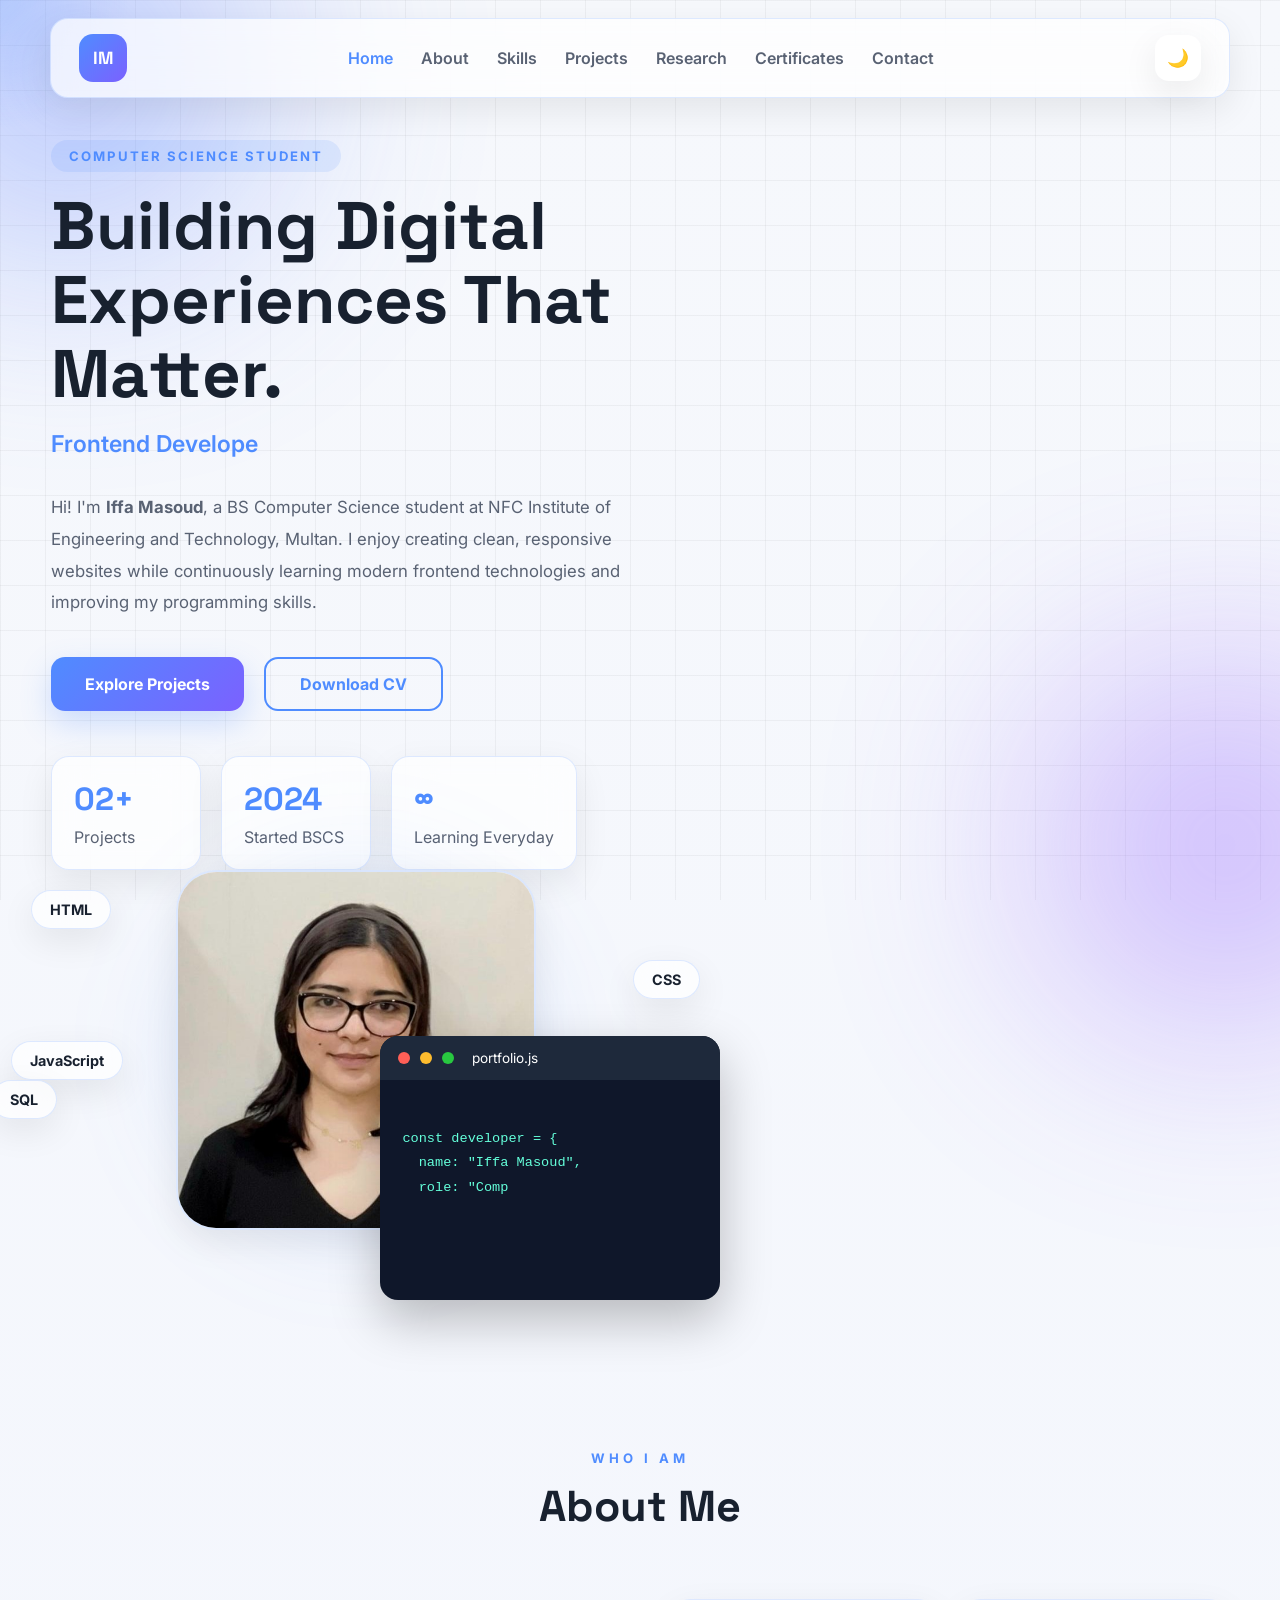
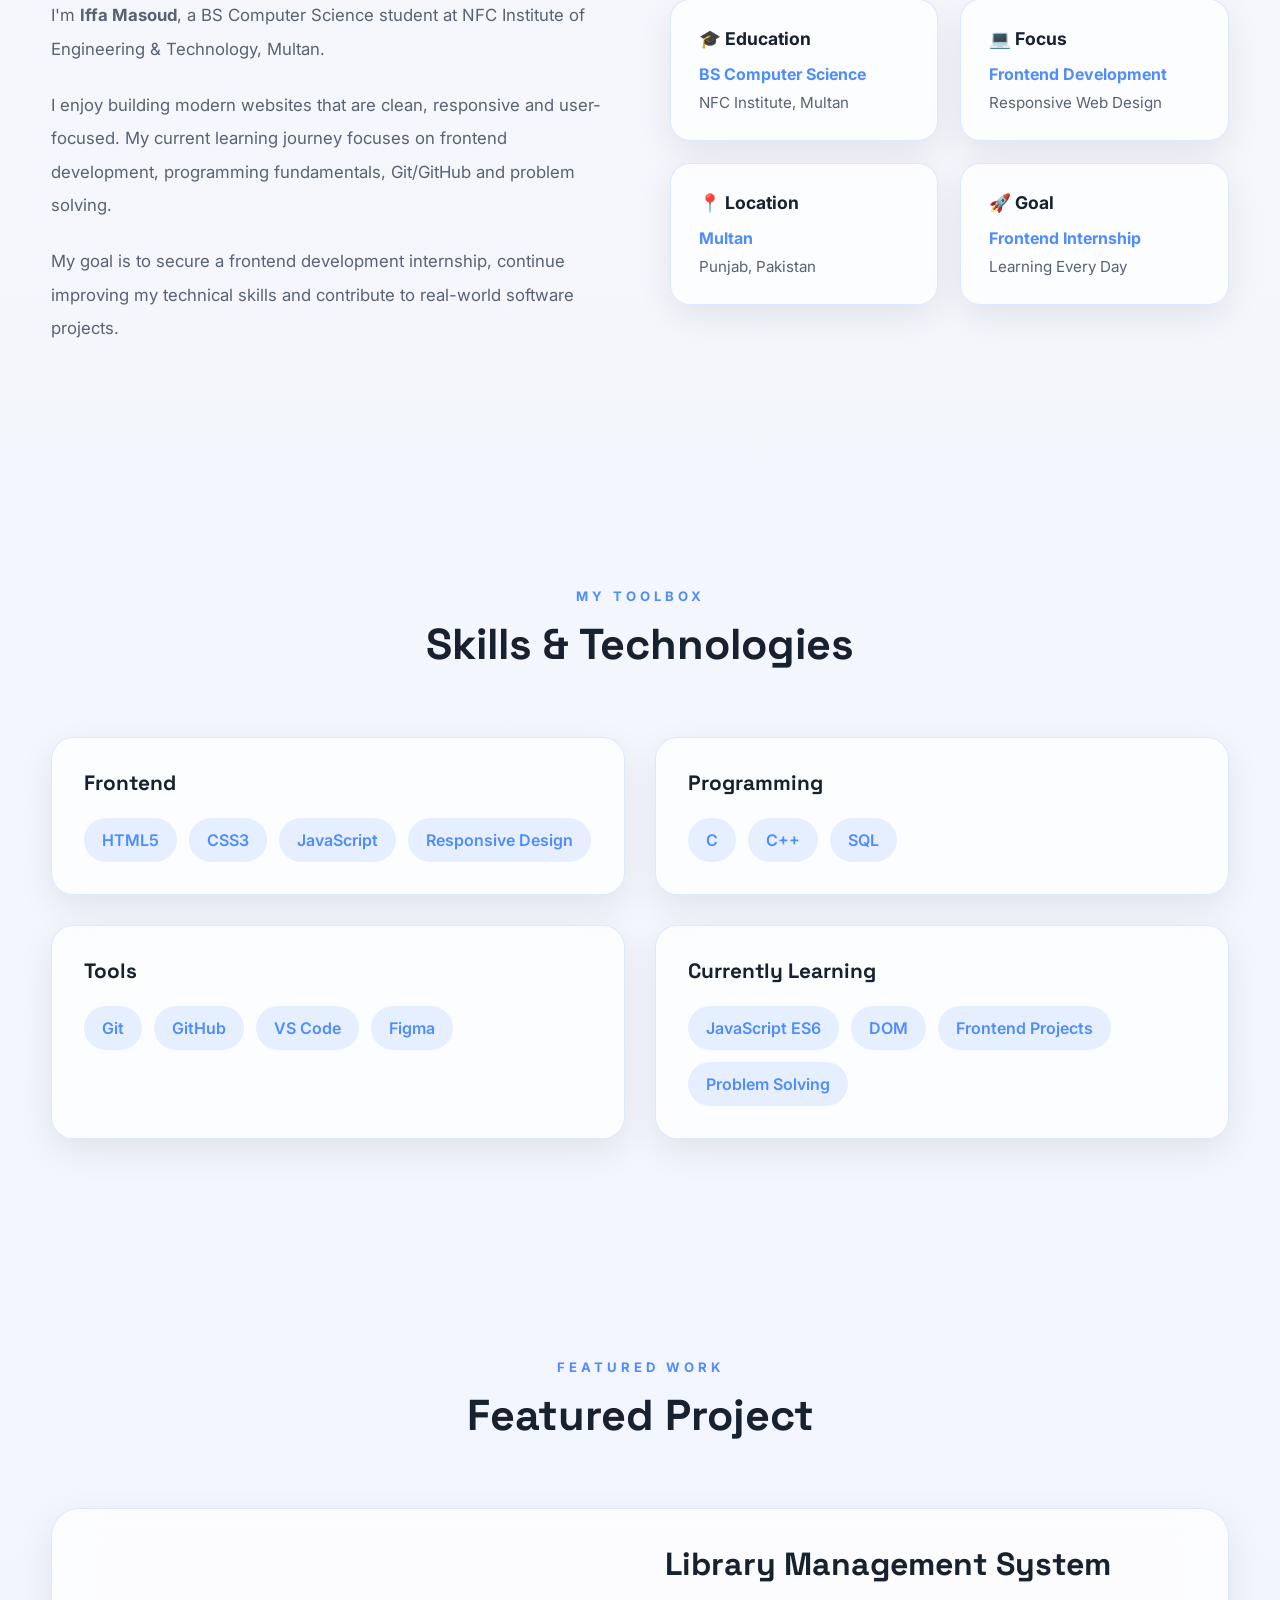
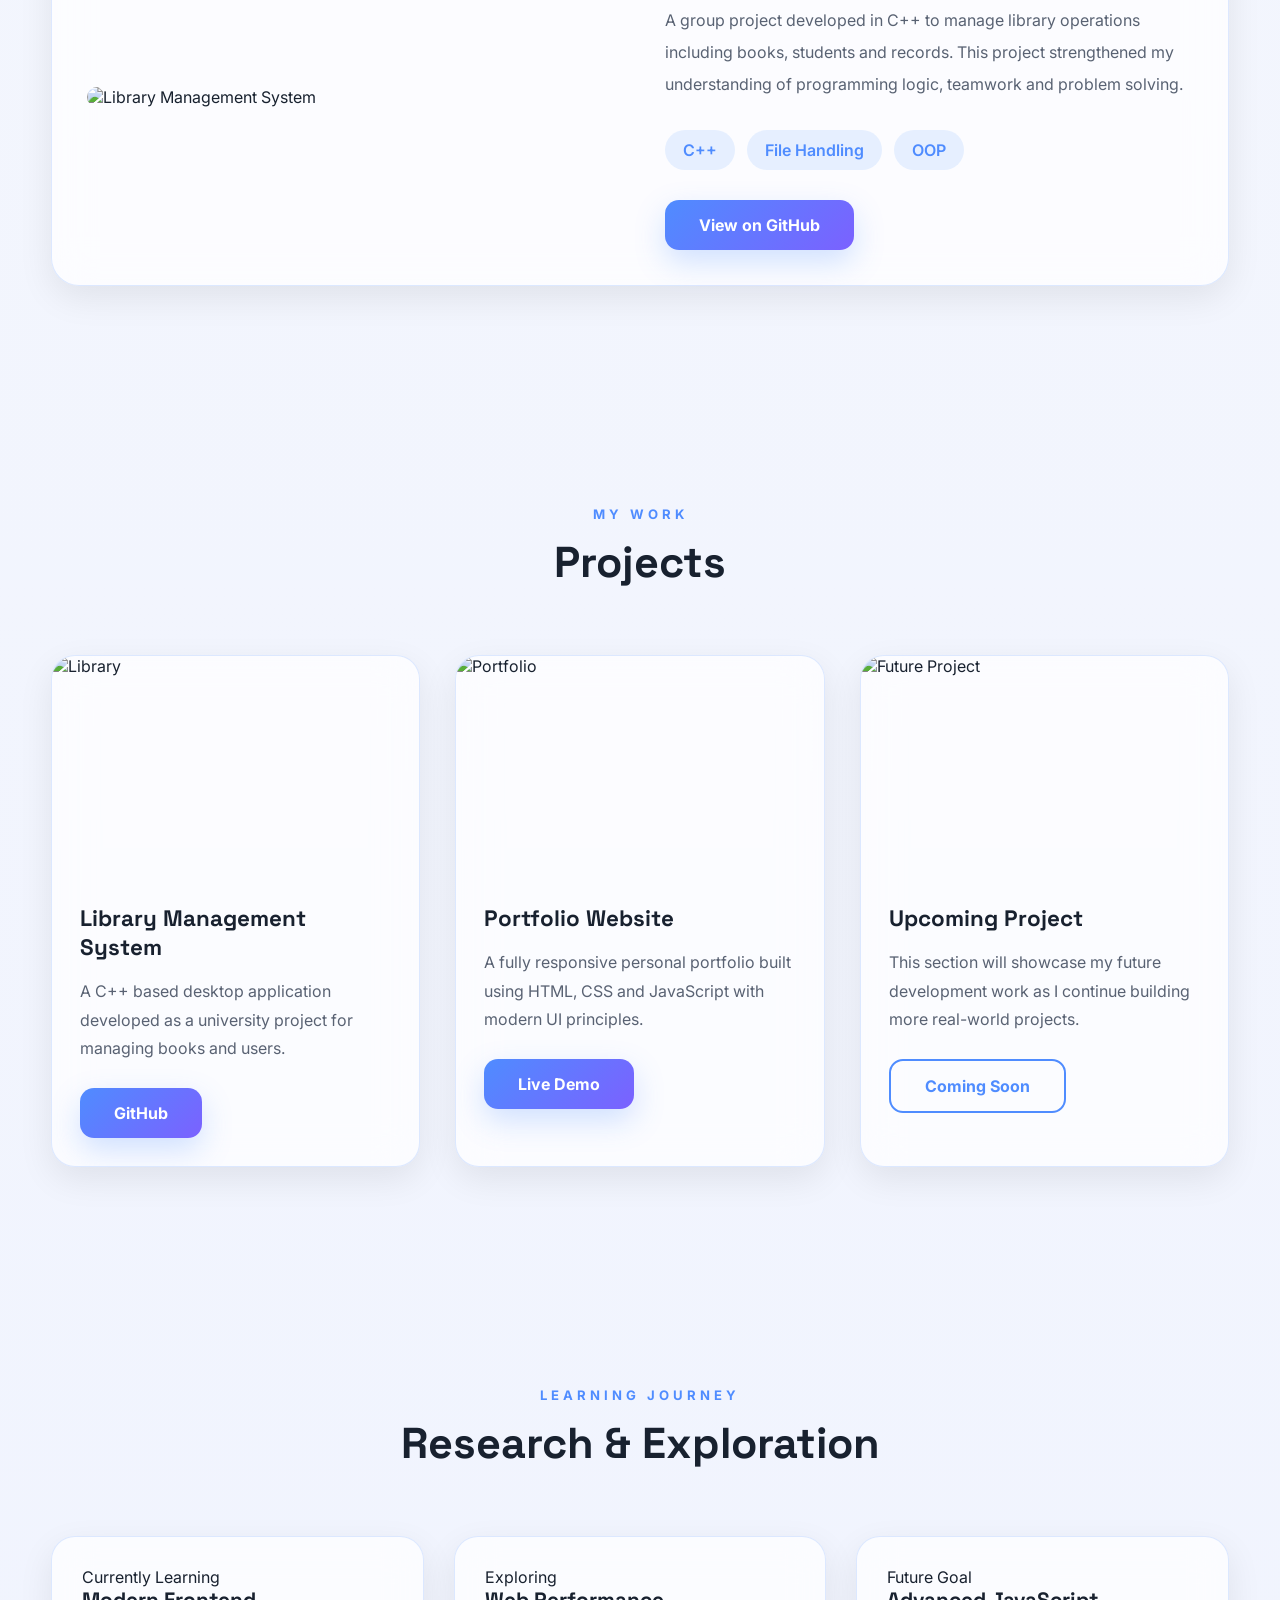
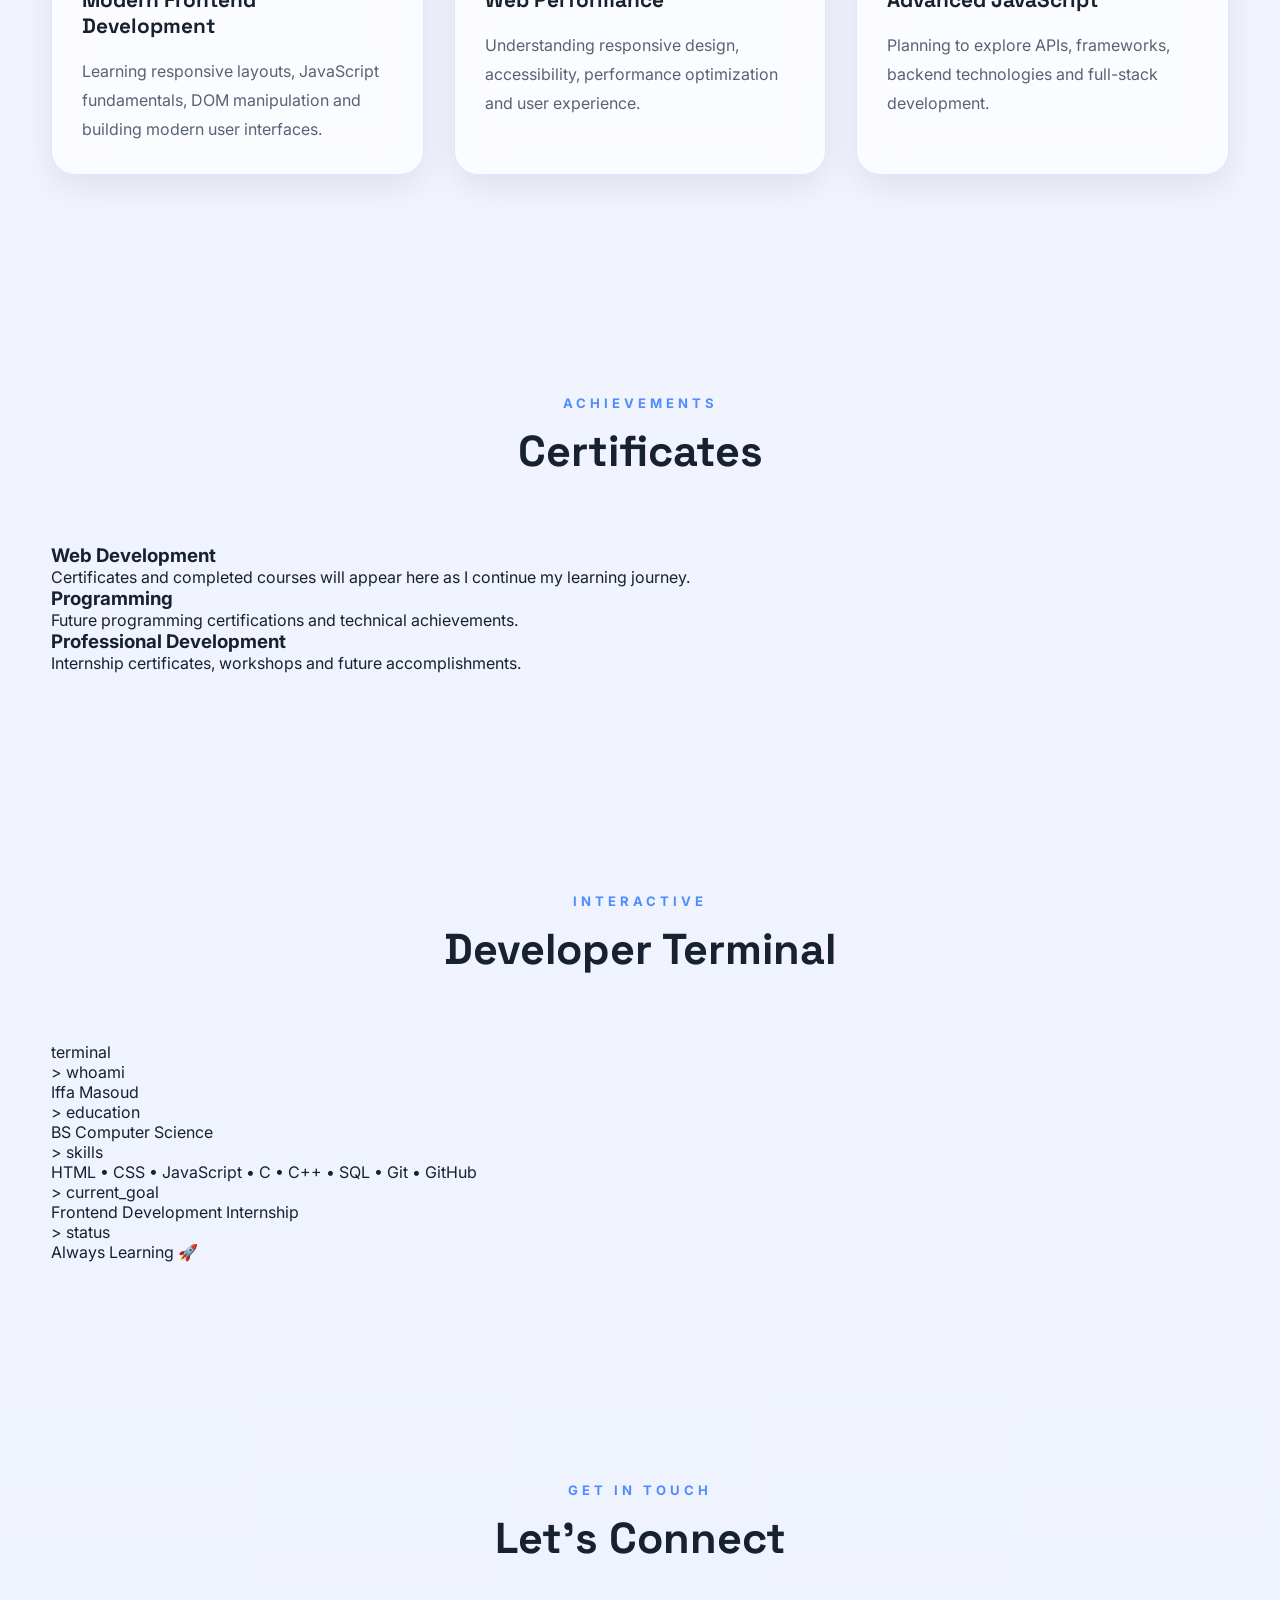
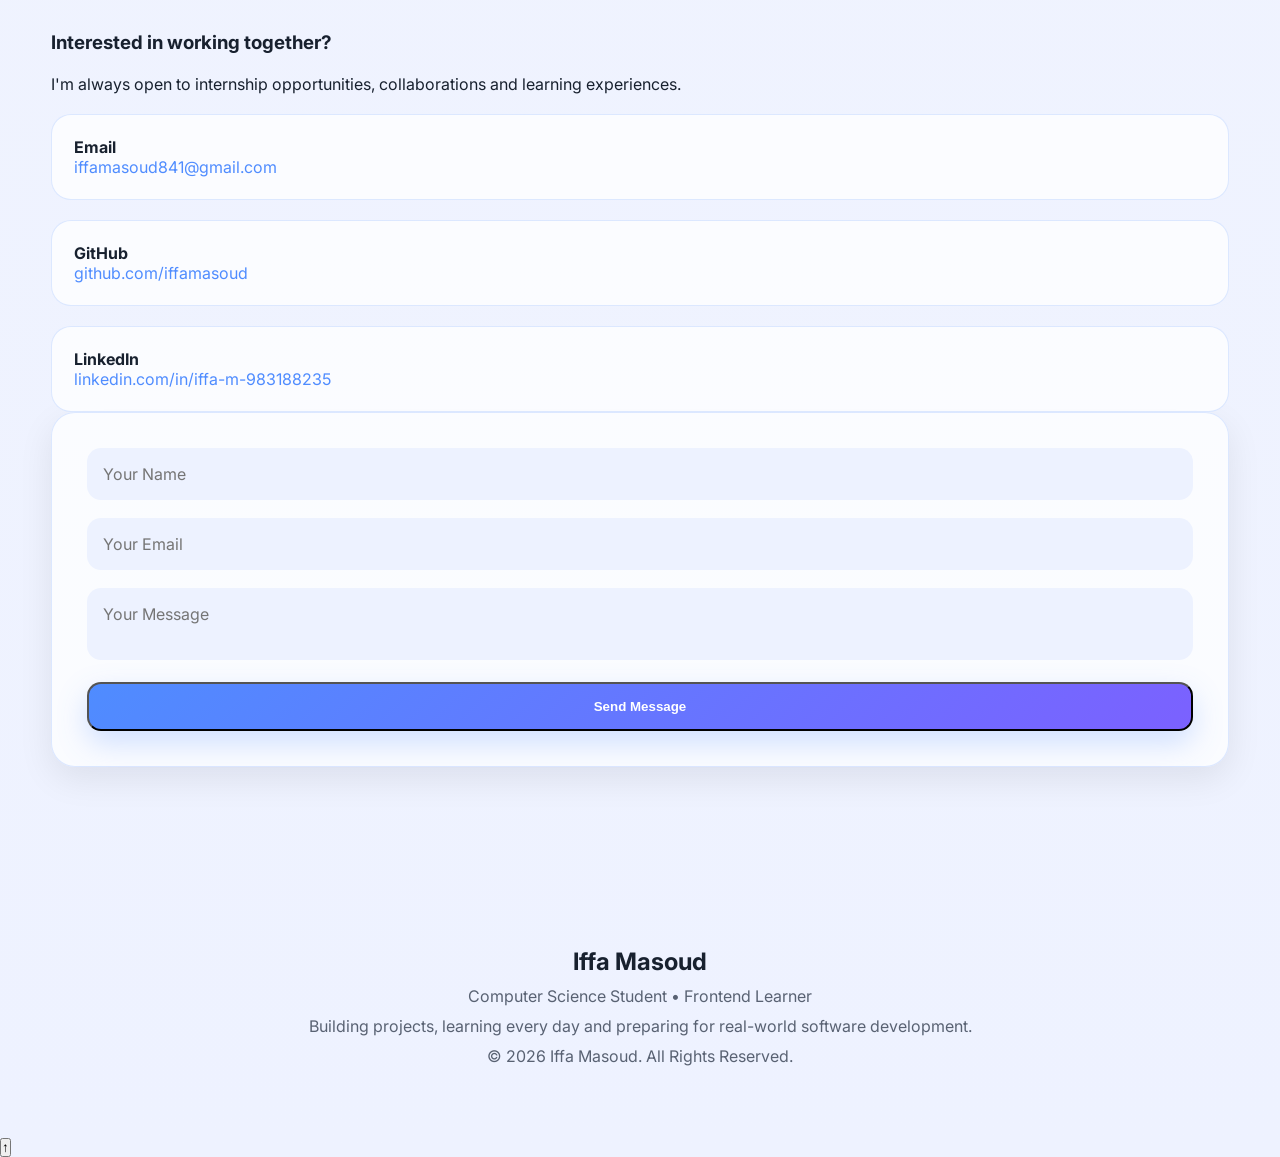
==== commit 262ea076: "portfolio new design" ====
--- a/index.html
+++ b/index.html
@@ -2,765 +2,879 @@
 <html lang="en">
 
 <head>
-    <meta charset="UTF-8">
-    <meta name="viewport" content="width=device-width, initial-scale=1.0">
-
-    <title>Iffa Masoud | Computer Science Student</title>
-
-    <meta name="description"
-        content="Portfolio of Iffa Masoud - BS Computer Science Student, Frontend Developer and aspiring Software Engineer.">
-
-    <link rel="preconnect" href="https://fonts.googleapis.com">
-
-    <link rel="preconnect" href="https://fonts.gstatic.com" crossorigin>
-
-    <link href="https://fonts.googleapis.com/css2?family=Inter:wght@300;400;500;600&family=Space+Grotesk:wght@400;500;700&display=swap"
-        rel="stylesheet">
-
-    <link rel="stylesheet" href="style.css">
+
+<meta charset="UTF-8">
+
+<meta name="viewport" content="width=device-width, initial-scale=1.0">
+
+<title>Iffa Masoud | Computer Science Student</title>
+
+<meta name="description"
+content="Portfolio of Iffa Masoud, BS Computer Science student passionate about Frontend Development and Web Technologies.">
+
+<link rel="preconnect" href="https://fonts.googleapis.com">
+
+<link rel="preconnect" href="https://fonts.gstatic.com" crossorigin>
+
+<link href="https://fonts.googleapis.com/css2?family=Inter:wght@300;400;500;600;700&family=Space+Grotesk:wght@500;600;700&display=swap" rel="stylesheet">
+
+<link rel="stylesheet" href="style.css">
+
 </head>
 
 <body>
 
+<!--==============================
+BACKGROUND
+===============================-->
+
 <div class="background-grid"></div>
 
 <div class="background-blur blur1"></div>
+
 <div class="background-blur blur2"></div>
 
-<!-- ================= NAVIGATION ================= -->
-
-<header class="navbar">
-
-    <div class="logo">
-
-        <span class="logo-text">IM</span>
-
-    </div>
-
-    <nav class="nav-links" id="navLinks">
-
-        <a href="#home">Home</a>
-
-        <a href="#about">About</a>
-
-        <a href="#skills">Skills</a>
-
-        <a href="#projects">Projects</a>
-
-        <a href="#research">Research</a>
-
-        <a href="#certificates">Certificates</a>
-
-        <a href="#contact">Contact</a>
-
-    </nav>
-
-    <div class="nav-buttons">
-
-        <button id="themeToggle">
-
-            🌙
-
-        </button>
-
-        <button id="menuBtn">
-
-            ☰
-
-        </button>
-
-    </div>
+<div id="cursorGlow"></div>
+
+<div id="scrollBar"></div>
+
+<!--==============================
+NAVBAR
+===============================-->
+
+<header class="navbar" id="navbar">
+
+<div class="logo">
+
+<div class="logo-text">IM</div>
+
+</div>
+
+<nav class="nav-links" id="navLinks">
+
+<a href="#home">Home</a>
+
+<a href="#about">About</a>
+
+<a href="#skills">Skills</a>
+
+<a href="#projects">Projects</a>
+
+<a href="#research">Research</a>
+
+<a href="#certificates">Certificates</a>
+
+<a href="#contact">Contact</a>
+
+</nav>
+
+<div class="nav-buttons">
+
+<button id="themeToggle">🌙</button>
+
+<button id="menuBtn">☰</button>
+
+</div>
 
 </header>
 
-<!-- ================= HERO ================= -->
-
-<section class="hero" id="home">
-
-    <div class="hero-content">
-
-        <div class="hero-left">
-
-            <p class="small-heading">
-
-                COMPUTER SCIENCE STUDENT
-
-            </p>
-
-            <h1>
-
-                IFFA <br>
-
-                MASOUD
-
-            </h1>
-
-            <h2>
-
-                <span id="typing"></span>
-
-            </h2>
-
-            <p class="hero-description">
-
-                Passionate about building modern, responsive and user-friendly web
-                applications through clean code and thoughtful design.
-
-                Currently pursuing a Bachelor's degree in Computer Science while
-                continuously improving my frontend development skills.
-
-            </p>
-
-            <div class="hero-buttons">
-
-                <a href="#projects" class="primary-btn">
-
-                    Explore My Work
-
-                </a>
-
-                <a href="assests/CV.pdf" download class="secondary-btn">
-
-                    Download CV
-
-                </a>
-
-            </div>
-
-            <div class="hero-stats">
-
-                <div class="stat-card">
-
-                    <h3>
-
-                        BSCS
-
-                    </h3>
-
-                    <p>
-
-                        NFC-IET Multan
-
-                    </p>
-
-                </div>
-
-                <div class="stat-card">
-
-                    <h3>
-
-                        2024-2028
-
-                    </h3>
-
-                    <p>
-
-                        Undergraduate
-
-                    </p>
-
-                </div>
-
-                <div class="stat-card">
-
-                    <h3>
-
-                        Frontend
-
-                    </h3>
-
-                    <p>
-
-                        HTML • CSS • JavaScript
-
-                    </p>
-
-                </div>
-
-            </div>
-
-        </div>
-
-        <div class="hero-right">
-
-            <div class="image-glow"></div>
-
-            <div class="profile-wrapper">
-
-                <img src="images/picture.jpeg"
-                    alt="Iffa Masoud"
-                    class="profile-image">
-
-            </div>
-
-        </div>
-
-    </div>
-
-    <div class="scroll-indicator">
-
-        <span></span>
-
-    </div>
+<!--==============================
+HERO
+===============================-->
+
+<section id="home" class="hero section">
+
+<div class="hero-content">
+
+<div class="hero-left">
+
+<p class="small-heading">
+COMPUTER SCIENCE STUDENT
+</p>
+
+<h1>
+
+Building Digital
+
+<br>
+
+Experiences
+
+That Matter.
+
+</h1>
+
+<h2>
+
+<span id="typing"></span>
+
+</h2>
+
+<p class="hero-description">
+
+Hi! I'm <strong>Iffa Masoud</strong>, a BS Computer Science student at NFC Institute of Engineering and Technology, Multan.
+
+I enjoy creating clean, responsive websites while continuously learning modern frontend technologies and improving my programming skills.
+
+</p>
+
+<div class="hero-buttons">
+
+<a href="#projects" class="primary-btn">
+
+Explore Projects
+
+</a>
+
+<a href="assets/CV.pdf"
+
+download
+
+class="secondary-btn">
+
+Download CV
+
+</a>
+
+</div>
+
+<div class="hero-stats">
+
+<div class="stat-card">
+
+<h3>02+</h3>
+
+<p>Projects</p>
+
+</div>
+
+<div class="stat-card">
+
+<h3>2024</h3>
+
+<p>Started BSCS</p>
+
+</div>
+
+<div class="stat-card">
+
+<h3>∞</h3>
+
+<p>Learning Everyday</p>
+
+</div>
+
+</div>
+
+</div>
+
+<div class="hero-right">
+
+<div class="image-glow"></div>
+
+<div class="profile-wrapper">
+
+<img src="images/picture.jpeg"
+
+alt="Iffa Masoud"
+
+class="profile-image">
+
+</div>
+
+<!-- Floating Skills -->
+
+<div class="floating floating1">
+
+HTML
+
+</div>
+
+<div class="floating floating2">
+
+CSS
+
+</div>
+
+<div class="floating floating3">
+
+JavaScript
+
+</div>
+
+<div class="floating floating4">
+
+C++
+
+</div>
+
+<div class="floating floating5">
+
+SQL
+
+</div>
+
+<!-- Code Window -->
+
+<div class="code-window">
+
+<div class="code-top">
+
+<span class="red"></span>
+
+<span class="yellow"></span>
+
+<span class="green"></span>
+
+<p>portfolio.js</p>
+
+</div>
+
+<pre id="codeTyping">
+
+</pre>
+
+</div>
+
+</div>
+
+</div>
 
 </section>
-<!-- ================= ABOUT ================= -->
-
-<section class="about section" id="about">
-
-    <div class="section-title">
-        <p>WHO I AM</p>
-        <h2>About Me</h2>
-    </div>
-
-    <div class="about-container">
-
-        <div class="about-text">
-
-            <p>
-                I'm <strong>Iffa Masoud</strong>, a Bachelor of Computer Science student
-                at NFC Institute of Engineering and Technology, Multan.
-            </p>
-
-            <p>
-                I enjoy transforming ideas into responsive and modern websites using
-                HTML, CSS and JavaScript while continuously improving my programming
-                and problem-solving skills.
-            </p>
-
-            <p>
-                My goal is to become a skilled software engineer by building
-                real-world projects, learning modern technologies and gaining
-                practical industry experience through internships.
-            </p>
-
-        </div>
-
-        <div class="about-cards">
-
-            <div class="info-card">
-
-                <h3>Education</h3>
-
-                <p>BS Computer Science</p>
-
-                <span>NFC IET Multan</span>
-
-            </div>
-
-            <div class="info-card">
-
-                <h3>Duration</h3>
-
-                <p>2024 - 2028</p>
-
-                <span>Undergraduate</span>
-
-            </div>
-
-            <div class="info-card">
-
-                <h3>Location</h3>
-
-                <p>Multan</p>
-
-                <span>Punjab, Pakistan</span>
-
-            </div>
-
-            <div class="info-card">
-
-                <h3>Focus</h3>
-
-                <p>Frontend Development</p>
-
-                <span>Responsive Web Design</span>
-
-            </div>
-
-        </div>
-
-    </div>
+<!--=========================================
+ABOUT
+==========================================-->
+
+<section id="about" class="section">
+
+<div class="section-title">
+<p>WHO I AM</p>
+<h2>About Me</h2>
+</div>
+
+<div class="about-container">
+
+<div class="about-text">
+
+<p>
+
+I'm <strong>Iffa Masoud</strong>, a BS Computer Science student at
+NFC Institute of Engineering & Technology, Multan.
+
+</p>
+
+<p>
+
+I enjoy building modern websites that are clean,
+responsive and user-focused. My current learning journey
+focuses on frontend development, programming fundamentals,
+Git/GitHub and problem solving.
+
+</p>
+
+<p>
+
+My goal is to secure a frontend development internship,
+continue improving my technical skills and contribute to
+real-world software projects.
+
+</p>
+
+</div>
+
+<div class="about-cards">
+
+<div class="info-card">
+
+<h3>🎓 Education</h3>
+
+<p>BS Computer Science</p>
+
+<span>NFC Institute, Multan</span>
+
+</div>
+
+<div class="info-card">
+
+<h3>💻 Focus</h3>
+
+<p>Frontend Development</p>
+
+<span>Responsive Web Design</span>
+
+</div>
+
+<div class="info-card">
+
+<h3>📍 Location</h3>
+
+<p>Multan</p>
+
+<span>Punjab, Pakistan</span>
+
+</div>
+
+<div class="info-card">
+
+<h3>🚀 Goal</h3>
+
+<p>Frontend Internship</p>
+
+<span>Learning Every Day</span>
+
+</div>
+
+</div>
+
+</div>
 
 </section>
 
-
-
-<!-- ================= SKILLS ================= -->
-
-<section class="skills section" id="skills">
-
-    <div class="section-title">
-
-        <p>TECHNICAL SKILLS</p>
-
-        <h2>Technology Stack</h2>
-
-    </div>
-
-    <div class="skills-grid">
-
-        <div class="skill-box">
-
-            <h3>Languages</h3>
-
-            <div class="skill-tags">
-
-                <span>HTML5</span>
-                <span>CSS3</span>
-                <span>JavaScript</span>
-                <span>C</span>
-                <span>C++</span>
-                <span>SQL</span>
-
-            </div>
-
-        </div>
-
-        <div class="skill-box">
-
-            <h3>Tools</h3>
-
-            <div class="skill-tags">
-
-                <span>Git</span>
-                <span>GitHub</span>
-                <span>VS Code</span>
-
-            </div>
-
-        </div>
-
-        <div class="skill-box">
-
-            <h3>Currently Learning</h3>
-
-            <div class="skill-tags">
-
-                <span>Advanced JavaScript</span>
-                <span>Responsive Design</span>
-                <span>Modern CSS</span>
-
-            </div>
-
-        </div>
-
-        <div class="skill-box">
-
-            <h3>Soft Skills</h3>
-
-            <div class="skill-tags">
-
-                <span>Problem Solving</span>
-                <span>Teamwork</span>
-                <span>Communication</span>
-                <span>Time Management</span>
-
-            </div>
-
-        </div>
-
-    </div>
+<!--=========================================
+SKILLS
+==========================================-->
+
+<section id="skills" class="section">
+
+<div class="section-title">
+<p>MY TOOLBOX</p>
+<h2>Skills & Technologies</h2>
+</div>
+
+<div class="skills-grid">
+
+<div class="skill-box">
+
+<h3>Frontend</h3>
+
+<div class="skill-tags">
+
+<span>HTML5</span>
+
+<span>CSS3</span>
+
+<span>JavaScript</span>
+
+<span>Responsive Design</span>
+
+</div>
+
+</div>
+
+<div class="skill-box">
+
+<h3>Programming</h3>
+
+<div class="skill-tags">
+
+<span>C</span>
+
+<span>C++</span>
+
+<span>SQL</span>
+
+</div>
+
+</div>
+
+<div class="skill-box">
+
+<h3>Tools</h3>
+
+<div class="skill-tags">
+
+<span>Git</span>
+
+<span>GitHub</span>
+
+<span>VS Code</span>
+
+<span>Figma</span>
+
+</div>
+
+</div>
+
+<div class="skill-box">
+
+<h3>Currently Learning</h3>
+
+<div class="skill-tags">
+
+<span>JavaScript ES6</span>
+
+<span>DOM</span>
+
+<span>Frontend Projects</span>
+
+<span>Problem Solving</span>
+
+</div>
+
+</div>
+
+</div>
 
 </section>
 
-
-
-<!-- ================= PROJECTS ================= -->
-
-<section class="projects section" id="projects">
-
-    <div class="section-title">
-
-        <p>MY WORK</p>
-
-        <h2>Featured Project</h2>
-
-    </div>
-
-    <div class="featured-project">
-
-        <div class="featured-image">
-
-            <img src="images/project1.jpg"
-                 alt="Library Management System">
-
-        </div>
-
-        <div class="featured-content">
-
-            <h3>Library Management System</h3>
-
-            <p>
-
-                A group project developed using C++ that manages books,
-                users and library records efficiently through an easy-to-use
-                desktop interface.
-
-            </p>
-
-            <div class="project-tech">
-
-                <span>C++</span>
-                <span>OOP</span>
-
-            </div>
-
-            <div class="project-buttons">
-
-                <a href="https://github.com/iffamasoud/library-management-system"
-                   target="_blank"
-                   class="primary-btn">
-
-                    GitHub
-
-                </a>
-
-            </div>
-
-        </div>
-
-    </div>
-
-
-
-    <div class="section-title small-title">
-
-        <h2>More Projects</h2>
-
-    </div>
-
-    <div class="projects-grid">
-
-        <div class="project-card">
-
-            <img src="images/project2.jpg"
-                 alt="Portfolio Website">
-
-            <div class="project-content">
-
-                <h3>Personal Portfolio</h3>
-
-                <p>
-
-                    A responsive portfolio website designed and developed
-                    using HTML, CSS and JavaScript.
-
-                </p>
-
-                <div class="project-tech">
-
-                    <span>HTML</span>
-                    <span>CSS</span>
-                    <span>JavaScript</span>
-
-                </div>
-
-                <a href="#"
-                   class="secondary-btn">
-
-                    Live Demo
-
-                </a>
-
-            </div>
-
-        </div>
-
-        <div class="project-card">
-
-            <img src="images/project3.jpg"
-                 alt="Future Project">
-
-            <div class="project-content">
-
-                <h3>Next Project</h3>
-
-                <p>
-
-                    This space will showcase my next completed
-                    software project.
-
-                </p>
-
-                <div class="project-tech">
-
-                    <span>Coming Soon</span>
-
-                </div>
-
-            </div>
-
-        </div>
-
-    </div>
+<!--=========================================
+FEATURED PROJECT
+==========================================-->
+
+<section class="section">
+
+<div class="section-title">
+<p>FEATURED WORK</p>
+<h2>Featured Project</h2>
+</div>
+
+<div class="featured-project">
+
+<div class="featured-image">
+
+<img src="images/project1.jpg"
+alt="Library Management System">
+
+</div>
+
+<div class="featured-content">
+
+<h3>Library Management System</h3>
+
+<p>
+
+A group project developed in C++ to manage library
+operations including books, students and records.
+This project strengthened my understanding of
+programming logic, teamwork and problem solving.
+
+</p>
+
+<div class="project-tech">
+
+<span>C++</span>
+
+<span>File Handling</span>
+
+<span>OOP</span>
+
+</div>
+
+<a href="https://github.com/iffamasoud/library-management-system"
+target="_blank"
+class="primary-btn">
+
+View on GitHub
+
+</a>
+
+</div>
+
+</div>
 
 </section>
-<!-- ================= RESEARCH ================= -->
-
-<section class="research section" id="research">
-
-    <div class="section-title">
-        <p>RESEARCH</p>
-        <h2>Learning Through Research</h2>
-    </div>
-
-    <div class="research-grid">
-
-        <div class="research-card">
-            <div class="research-status completed">Completed</div>
-            <h3>Responsive Web Design</h3>
-            <p>
-                Explored responsive layouts using Flexbox, Grid and media queries
-                to create websites that adapt across different screen sizes.
-            </p>
-        </div>
-
-        <div class="research-card">
-            <div class="research-status completed">Completed</div>
-            <h3>Modern CSS</h3>
-            <p>
-                Researched animations, transitions, glassmorphism,
-                gradients and modern UI practices for professional websites.
-            </p>
-        </div>
-
-        <div class="research-card">
-            <div class="research-status progress">In Progress</div>
-            <h3>JavaScript DOM</h3>
-            <p>
-                Learning how JavaScript manipulates HTML elements,
-                events and interactive components.
-            </p>
-        </div>
-
-    </div>
+
+<!--=========================================
+PROJECTS
+==========================================-->
+
+<section id="projects" class="section">
+
+<div class="section-title">
+
+<p>MY WORK</p>
+
+<h2>Projects</h2>
+
+</div>
+
+<div class="projects-grid">
+
+<div class="project-card">
+
+<img src="images/project1.jpg"
+alt="Library">
+
+<div class="project-content">
+
+<h3>Library Management System</h3>
+
+<p>
+
+A C++ based desktop application developed as a university
+project for managing books and users.
+
+</p>
+
+<a href="https://github.com/iffamasoud/library-management-system"
+target="_blank"
+class="primary-btn">
+
+GitHub
+
+</a>
+
+</div>
+
+</div>
+
+<div class="project-card">
+
+<img src="images/project2.jpg"
+alt="Portfolio">
+
+<div class="project-content">
+
+<h3>Portfolio Website</h3>
+
+<p>
+
+A fully responsive personal portfolio built using
+HTML, CSS and JavaScript with modern UI principles.
+
+</p>
+
+<a href="#home"
+class="primary-btn">
+
+Live Demo
+
+</a>
+
+</div>
+
+</div>
+
+<div class="project-card">
+
+<img src="images/project3.jpg"
+alt="Future Project">
+
+<div class="project-content">
+
+<h3>Upcoming Project</h3>
+
+<p>
+
+This section will showcase my future development work
+as I continue building more real-world projects.
+
+</p>
+
+<a href="#"
+class="secondary-btn">
+
+Coming Soon
+
+</a>
+
+</div>
+
+</div>
+
+</div>
 
 </section>
-
-
-
-<!-- ================= CERTIFICATES ================= -->
-
-<section class="certificates section" id="certificates">
-
-    <div class="section-title">
-        <p>CERTIFICATES</p>
-        <h2>Achievements & Certifications</h2>
-    </div>
-
-    <div class="certificate-grid">
-
-        <div class="certificate-card">
-
-            <h3>Your Certificate</h3>
-
-            <p>
-                Add your completed certificate here.
-            </p>
-
-            <a href="#">
-
-                View Certificate
-
-            </a>
-
-        </div>
-
-        <div class="certificate-card">
-
-            <h3>Your Certificate</h3>
-
-            <p>
-                Add your next completed certificate here.
-            </p>
-
-            <a href="#">
-
-                View Certificate
-
-            </a>
-
-        </div>
-
-        <div class="certificate-card">
-
-            <h3>Future Certifications</h3>
-
-            <p>
-                This section will continue growing as I complete
-                professional certifications.
-            </p>
-
-        </div>
-
-    </div>
+<!--=========================================
+RESEARCH
+==========================================-->
+
+<section id="research" class="section">
+
+<div class="section-title">
+<p>LEARNING JOURNEY</p>
+<h2>Research & Exploration</h2>
+</div>
+
+<div class="research-grid">
+
+<div class="research-card">
+
+<span class="research-status progress">Currently Learning</span>
+
+<h3>Modern Frontend Development</h3>
+
+<p>
+Learning responsive layouts, JavaScript fundamentals,
+DOM manipulation and building modern user interfaces.
+</p>
+
+</div>
+
+<div class="research-card">
+
+<span class="research-status progress">Exploring</span>
+
+<h3>Web Performance</h3>
+
+<p>
+Understanding responsive design, accessibility,
+performance optimization and user experience.
+</p>
+
+</div>
+
+<div class="research-card">
+
+<span class="research-status progress">Future Goal</span>
+
+<h3>Advanced JavaScript</h3>
+
+<p>
+Planning to explore APIs, frameworks,
+backend technologies and full-stack development.
+</p>
+
+</div>
+
+</div>
 
 </section>
 
-
-
-<!-- ================= CONTACT ================= -->
-
-<section class="contact section" id="contact">
-
-    <div class="section-title">
-
-        <p>CONTACT</p>
-
-        <h2>Let's Connect</h2>
-
-    </div>
-
-    <div class="contact-container">
-
-        <div class="contact-info">
-
-            <h3>
-
-                Ready to collaborate?
-
-            </h3>
-
-            <p>
-
-                I'm currently looking for internship opportunities,
-                collaborations and learning experiences.
-
-            </p>
-
-            <div class="contact-item">
-
-                <h4>Email</h4>
-
-                <a href="mailto:iffamasoud841@gmail.com">
-
-                    iffamasoud841@gmail.com
-
-                </a>
-
-            </div>
-
-            <div class="contact-item">
-
-                <h4>GitHub</h4>
-
-                <a href="https://github.com/iffamasoud" target="_blank">
-
-                    github.com/iffamasoud
-
-                </a>
-
-            </div>
-
-            <div class="contact-item">
-
-                <h4>LinkedIn</h4>
-
-                <a href="https://www.linkedin.com/in/iffa-m-983188235"
-                    target="_blank">
-
-                    linkedin.com/in/iffa-m-983188235
-
-                </a>
-
-            </div>
-
-            <div class="contact-item">
-
-                <h4>Location</h4>
-
-                <p>
-
-                    Multan, Pakistan
-
-                </p>
-
-            </div>
-
-        </div>
-
-
-
-        <form class="contact-form">
-
-            <input
-                type="text"
-                placeholder="Your Name"
-                required>
-
-            <input
-                type="email"
-                placeholder="Your Email"
-                required>
-
-            <input
-                type="text"
-                placeholder="Subject">
-
-            <textarea
-                rows="7"
-                placeholder="Write your message..."
-                required></textarea>
-
-            <button type="submit"
-                class="primary-btn">
-
-                Send Message
-
-            </button>
-
-        </form>
-
-    </div>
+<!--=========================================
+CERTIFICATES
+==========================================-->
+
+<section id="certificates" class="section">
+
+<div class="section-title">
+<p>ACHIEVEMENTS</p>
+<h2>Certificates</h2>
+</div>
+
+<div class="certificate-grid">
+
+<div class="certificate-card">
+
+<h3>Web Development</h3>
+
+<p>
+Certificates and completed courses will appear here as I continue my learning journey.
+</p>
+
+</div>
+
+<div class="certificate-card">
+
+<h3>Programming</h3>
+
+<p>
+Future programming certifications and technical achievements.
+</p>
+
+</div>
+
+<div class="certificate-card">
+
+<h3>Professional Development</h3>
+
+<p>
+Internship certificates, workshops and future accomplishments.
+</p>
+
+</div>
+
+</div>
 
 </section>
 
-
-
-<!-- ================= FOOTER ================= -->
+<!--=========================================
+DEVELOPER TERMINAL
+==========================================-->
+
+<section class="section">
+
+<div class="section-title">
+<p>INTERACTIVE</p>
+<h2>Developer Terminal</h2>
+</div>
+
+<div class="terminal">
+
+<div class="terminal-header">
+
+<span class="circle red"></span>
+<span class="circle yellow"></span>
+<span class="circle green"></span>
+
+<p>terminal</p>
+
+</div>
+
+<div class="terminal-body">
+
+<p>> whoami</p>
+
+<p class="terminal-output">
+Iffa Masoud
+</p>
+
+<p>> education</p>
+
+<p class="terminal-output">
+BS Computer Science
+</p>
+
+<p>> skills</p>
+
+<p class="terminal-output">
+HTML • CSS • JavaScript • C • C++ • SQL • Git • GitHub
+</p>
+
+<p>> current_goal</p>
+
+<p class="terminal-output">
+Frontend Development Internship
+</p>
+
+<p>> status</p>
+
+<p class="terminal-output">
+Always Learning 🚀
+</p>
+
+</div>
+
+</div>
+
+</section>
+
+<!--=========================================
+CONTACT
+==========================================-->
+
+<section id="contact" class="section">
+
+<div class="section-title">
+
+<p>GET IN TOUCH</p>
+
+<h2>Let's Connect</h2>
+
+</div>
+
+<div class="contact-container">
+
+<div class="contact-info">
+
+<h3>
+Interested in working together?
+</h3>
+
+<p>
+I'm always open to internship opportunities,
+collaborations and learning experiences.
+</p>
+
+<div class="contact-item">
+
+<h4>Email</h4>
+
+<a href="mailto:iffamasoud841@gmail.com">
+
+iffamasoud841@gmail.com
+
+</a>
+
+</div>
+
+<div class="contact-item">
+
+<h4>GitHub</h4>
+
+<a href="https://github.com/iffamasoud" target="_blank">
+
+github.com/iffamasoud
+
+</a>
+
+</div>
+
+<div class="contact-item">
+
+<h4>LinkedIn</h4>
+
+<a href="https://linkedin.com/in/iffa-m-983188235" target="_blank">
+
+linkedin.com/in/iffa-m-983188235
+
+</a>
+
+</div>
+
+</div>
+
+<div class="contact-form">
+
+<input
+type="text"
+placeholder="Your Name">
+
+<input
+type="email"
+placeholder="Your Email">
+
+<textarea
+placeholder="Your Message"></textarea>
+
+<button class="primary-btn">
+
+Send Message
+
+</button>
+
+</div>
+
+</div>
+
+</section>
+
+<!--=========================================
+FOOTER
+==========================================-->
 
 <footer>
 
-    <div class="footer-content">
-
-        <h2>
-
-            IFFA MASOUD
-
-        </h2>
-
-        <p>
-
-            Computer Science Student • Frontend Developer
-
-        </p>
-
-        <p class="footer-copy">
-
-            © 2026 Iffa Masoud.
-            Designed & Developed with HTML, CSS & JavaScript.
-
-        </p>
-
-    </div>
+<div class="footer-content">
+
+<h2>
+
+Iffa Masoud
+
+</h2>
+
+<p>
+
+Computer Science Student • Frontend Learner
+
+</p>
+
+<p>
+
+Building projects, learning every day and preparing for real-world software development.
+
+</p>
+
+<p class="footer-copy">
+
+© 2026 Iffa Masoud. All Rights Reserved.
+
+</p>
+
+</div>
 
 </footer>
 
-
-
-<!-- ================= EXTRA ELEMENTS ================= -->
-
-<div id="scrollBar"></div>
+<!--=========================================
+BACK TO TOP
+==========================================-->
 
 <button id="backToTop">
 
-    ↑
+↑
 
 </button>
 
-
-
 <script src="script.js"></script>
 
 </body>
--- a/style.css
+++ b/style.css
@@ -1,6 +1,10 @@
-/* ==========================================
-   RESET
-========================================== */
+/*==================================================
+  IFFA MASOUD PORTFOLIO V2
+==================================================*/
+
+/*========================
+ GOOGLE FONTS & RESET
+========================*/
 
 *{
 margin:0;
@@ -12,255 +16,370 @@
 scroll-behavior:smooth;
 }
 
+:root{
+
+--bg:#f6f8fc;
+--bg2:#eef2ff;
+
+--card:rgba(255,255,255,.72);
+
+--text:#18212f;
+--text2:#596273;
+
+--primary:#4f8cff;
+--secondary:#7b61ff;
+
+--border:rgba(79,140,255,.18);
+
+--shadow:0 12px 35px rgba(0,0,0,.08);
+
+--radius:22px;
+
+}
+
+/*========================
+ DARK MODE
+========================*/
+
+body.dark{
+
+--bg:#0b1120;
+
+--bg2:#121b33;
+
+--card:rgba(20,27,46,.72);
+
+--text:#f4f7ff;
+
+--text2:#b9c2d8;
+
+--border:rgba(255,255,255,.08);
+
+--shadow:0 15px 40px rgba(0,0,0,.45);
+
+}
+
+/*========================
+ BODY
+========================*/
+
 body{
 
-font-family:'Inter',sans-serif;
-
-background:#0f172a;
-
-color:#e5e7eb;
+font-family:"Inter",sans-serif;
+
+background:
+linear-gradient(180deg,var(--bg),var(--bg2));
+
+color:var(--text);
 
 overflow-x:hidden;
 
-line-height:1.7;
-
-}
-
-/* ==========================================
-   VARIABLES
-========================================== */
-
-:root{
-
---primary:#60a5fa;
-
---secondary:#8b5cf6;
-
---background:#0f172a;
-
---surface:rgba(255,255,255,.05);
-
---border:rgba(255,255,255,.08);
-
---text:#f8fafc;
-
---muted:#94a3b8;
-
---shadow:0 15px 40px rgba(0,0,0,.35);
-
---radius:20px;
-
-}
-
-/* ==========================================
-   LIGHT MODE
-========================================== */
-
-body.light-theme{
-
-background:#f8fafc;
-
-color:#111827;
-
---surface:#ffffff;
-
---border:#dbe4ef;
-
---text:#111827;
-
---muted:#475569;
-
-}
-
-/* ==========================================
-   BACKGROUND
-========================================== */
+transition:.35s;
+
+}
+
+/*========================
+ BACKGROUND GRID
+========================*/
 
 .background-grid{
 
 position:fixed;
 
+inset:0;
+
+background-image:
+
+linear-gradient(rgba(120,120,120,.08) 1px,transparent 1px),
+
+linear-gradient(90deg,rgba(120,120,120,.08) 1px,transparent 1px);
+
+background-size:45px 45px;
+
+z-index:-5;
+
+}
+
+/*========================
+ BLURS
+========================*/
+
+.background-blur{
+
+position:fixed;
+
+border-radius:50%;
+
+filter:blur(120px);
+
+z-index:-4;
+
+opacity:.45;
+
+transition:.3s;
+
+}
+
+.blur1{
+
+width:380px;
+
+height:380px;
+
+background:#6c8cff;
+
+top:-120px;
+
+left:-120px;
+
+}
+
+.blur2{
+
+width:350px;
+
+height:350px;
+
+background:#8f5dff;
+
+bottom:-120px;
+
+right:-120px;
+
+}
+
+/*========================
+ CURSOR GLOW
+========================*/
+
+#cursorGlow{
+
+position:fixed;
+
+width:260px;
+
+height:260px;
+
+border-radius:50%;
+
+pointer-events:none;
+
+background:radial-gradient(circle,
+rgba(79,140,255,.20),
+transparent 70%);
+
+transform:translate(-50%,-50%);
+
+z-index:-2;
+
+}
+
+/*========================
+ SCROLL BAR
+========================*/
+
+#scrollBar{
+
+position:fixed;
+
 top:0;
 
 left:0;
 
-width:100%;
-
-height:100%;
-
-background-image:
-
-linear-gradient(rgba(255,255,255,.03) 1px,transparent 1px),
-
-linear-gradient(90deg,rgba(255,255,255,.03) 1px,transparent 1px);
-
-background-size:45px 45px;
-
-z-index:-3;
-
-}
-
-.background-blur{
+height:4px;
+
+width:0;
+
+background:linear-gradient(90deg,
+var(--primary),
+var(--secondary));
+
+z-index:9999;
+
+}
+
+/*========================
+ SECTION
+========================*/
+
+.section{
+
+width:min(1180px,92%);
+
+margin:auto;
+
+padding:110px 0;
+
+opacity:0;
+
+transform:translateY(50px);
+
+transition:.8s;
+
+}
+
+.section.show{
+
+opacity:1;
+
+transform:translateY(0);
+
+}
+
+/*========================
+ SECTION TITLE
+========================*/
+
+.section-title{
+
+text-align:center;
+
+margin-bottom:65px;
+
+}
+
+.section-title p{
+
+letter-spacing:4px;
+
+font-size:.82rem;
+
+font-weight:700;
+
+text-transform:uppercase;
+
+color:var(--primary);
+
+margin-bottom:12px;
+
+}
+
+.section-title h2{
+
+font-family:"Space Grotesk",sans-serif;
+
+font-size:2.7rem;
+
+font-weight:700;
+
+color:var(--text);
+
+}
+
+/*========================
+ NAVBAR
+========================*/
+
+.navbar{
 
 position:fixed;
 
-border-radius:50%;
-
-filter:blur(120px);
-
-opacity:.35;
-
-z-index:-2;
-
-}
-
-.blur1{
-
-width:350px;
-
-height:350px;
-
-background:#3b82f6;
-
-top:-100px;
-
-left:-120px;
-
-}
-
-.blur2{
-
-width:350px;
-
-height:350px;
-
-background:#7c3aed;
-
-right:-120px;
-
-bottom:-120px;
-
-}
-
-/* ==========================================
-   NAVBAR
-========================================== */
-
-.navbar{
-
-position:fixed;
-
-top:20px;
+top:18px;
 
 left:50%;
 
 transform:translateX(-50%);
 
-width:92%;
-
-max-width:1250px;
-
-padding:18px 35px;
+width:min(1180px,94%);
 
 display:flex;
 
+align-items:center;
+
 justify-content:space-between;
 
+padding:15px 28px;
+
+background:var(--card);
+
+backdrop-filter:blur(20px);
+
+border:1px solid var(--border);
+
+border-radius:18px;
+
+box-shadow:var(--shadow);
+
+z-index:1000;
+
+transition:.35s;
+
+}
+
+.navbar.scrolled{
+
+top:10px;
+
+}
+
+.logo{
+
+display:flex;
+
 align-items:center;
 
-background:rgba(255,255,255,.05);
-
-backdrop-filter:blur(20px);
-
-border:1px solid rgba(255,255,255,.08);
-
-border-radius:18px;
-
-z-index:1000;
-
-transition:.35s;
-
-}
-
-.navbar.scrolled{
-
-padding:14px 35px;
-
-background:rgba(15,23,42,.92);
-
-box-shadow:0 15px 40px rgba(0,0,0,.4);
-
-}
-
-.logo{
+gap:12px;
+
+}
+
+.logo-text{
+
+width:48px;
+
+height:48px;
+
+border-radius:14px;
+
+background:linear-gradient(135deg,
+var(--primary),
+var(--secondary));
+
+display:grid;
+
+place-items:center;
+
+font-weight:700;
+
+color:white;
+
+font-family:"Space Grotesk",sans-serif;
+
+font-size:1.1rem;
+
+}
+
+.nav-links{
 
 display:flex;
 
+gap:28px;
+
+}
+
+.nav-links a{
+
+text-decoration:none;
+
+color:var(--text2);
+
+font-weight:600;
+
+transition:.3s;
+
+}
+
+.nav-links a:hover,
+.nav-links a.active{
+
+color:var(--primary);
+
+}
+
+.nav-buttons{
+
+display:flex;
+
 align-items:center;
-
-gap:12px;
-
-}
-
-.logo-text{
-
-width:55px;
-
-height:55px;
-
-display:flex;
-
-justify-content:center;
-
-align-items:center;
-
-border-radius:50%;
-
-font-size:20px;
-
-font-weight:700;
-
-background:linear-gradient(135deg,#60a5fa,#8b5cf6);
-
-color:white;
-
-font-family:'Space Grotesk',sans-serif;
-
-}
-
-.nav-links{
-
-display:flex;
-
-gap:35px;
-
-}
-
-.nav-links a{
-
-text-decoration:none;
-
-color:#cbd5e1;
-
-font-size:15px;
-
-transition:.3s;
-
-font-weight:500;
-
-}
-
-.nav-links a:hover,
-
-.nav-links a.active{
-
-color:#60a5fa;
-
-}
-
-.nav-buttons{
-
-display:flex;
 
 gap:15px;
 
@@ -269,23 +388,32 @@
 #themeToggle,
 #menuBtn{
 
-width:45px;
-
-height:45px;
-
-border-radius:50%;
+width:46px;
+
+height:46px;
 
 border:none;
 
+border-radius:14px;
+
+background:white;
+
 cursor:pointer;
 
-font-size:18px;
-
-background:rgba(255,255,255,.08);
+font-size:1.1rem;
+
+box-shadow:var(--shadow);
+
+transition:.3s;
+
+}
+
+body.dark #themeToggle,
+body.dark #menuBtn{
+
+background:#18233d;
 
 color:white;
-
-transition:.3s;
 
 }
 
@@ -294,8 +422,6 @@
 
 transform:translateY(-3px);
 
-background:#60a5fa;
-
 }
 
 #menuBtn{
@@ -303,1353 +429,1324 @@
 display:none;
 
 }
-
-/* ==========================================
-   HERO
-========================================== */
+/*==================================================
+ HERO
+==================================================*/
 
 .hero{
 
 min-height:100vh;
 
+display:grid;
+
+grid-template-columns:1.1fr .9fr;
+
+align-items:center;
+
+gap:70px;
+
+padding-top:140px;
+
+}
+
+.hero-left h1{
+
+font-family:"Space Grotesk",sans-serif;
+
+font-size:4.2rem;
+
+line-height:1.1;
+
+margin:18px 0;
+
+color:var(--text);
+
+}
+
+.small-heading{
+
+display:inline-block;
+
+padding:8px 18px;
+
+border-radius:50px;
+
+background:rgba(79,140,255,.12);
+
+color:var(--primary);
+
+font-size:.82rem;
+
+font-weight:700;
+
+letter-spacing:2px;
+
+text-transform:uppercase;
+
+}
+
+.hero-left h2{
+
+height:42px;
+
+font-size:1.45rem;
+
+font-weight:600;
+
+color:var(--primary);
+
+margin-bottom:20px;
+
+}
+
+.hero-description{
+
+font-size:1.05rem;
+
+line-height:1.9;
+
+color:var(--text2);
+
+max-width:620px;
+
+margin-bottom:38px;
+
+}
+
+/*========================
+ BUTTONS
+========================*/
+
+.hero-buttons{
+
 display:flex;
 
+gap:20px;
+
+flex-wrap:wrap;
+
+margin-bottom:45px;
+
+}
+
+.primary-btn{
+
+display:inline-flex;
+
+align-items:center;
+
 justify-content:center;
 
+padding:15px 34px;
+
+border-radius:14px;
+
+text-decoration:none;
+
+font-weight:700;
+
+background:linear-gradient(135deg,var(--primary),var(--secondary));
+
+color:white;
+
+box-shadow:0 12px 30px rgba(79,140,255,.25);
+
+transition:.35s;
+
+}
+
+.primary-btn:hover{
+
+transform:translateY(-5px);
+
+box-shadow:0 18px 40px rgba(79,140,255,.35);
+
+}
+
+.secondary-btn{
+
+display:inline-flex;
+
 align-items:center;
 
-padding:140px 8% 80px;
-
-}
-
-.hero-content{
+justify-content:center;
+
+padding:15px 34px;
+
+border-radius:14px;
+
+text-decoration:none;
+
+font-weight:700;
+
+background:transparent;
+
+border:2px solid var(--primary);
+
+color:var(--primary);
+
+transition:.35s;
+
+}
+
+.secondary-btn:hover{
+
+background:var(--primary);
+
+color:white;
+
+transform:translateY(-5px);
+
+}
+
+/*========================
+ HERO STATS
+========================*/
+
+.hero-stats{
+
+display:flex;
+
+gap:20px;
+
+flex-wrap:wrap;
+
+}
+
+.stat-card{
+
+padding:22px;
+
+min-width:150px;
+
+background:var(--card);
+
+border:1px solid var(--border);
+
+backdrop-filter:blur(20px);
+
+border-radius:18px;
+
+box-shadow:var(--shadow);
+
+}
+
+.stat-card h3{
+
+font-size:2rem;
+
+font-family:"Space Grotesk",sans-serif;
+
+color:var(--primary);
+
+margin-bottom:8px;
+
+}
+
+.stat-card p{
+
+color:var(--text2);
+
+}
+
+/*========================
+ HERO RIGHT
+========================*/
+
+.hero-right{
+
+position:relative;
+
+display:flex;
+
+justify-content:center;
+
+align-items:center;
+
+}
+
+/*========================
+ PHOTO
+========================*/
+
+.profile-wrapper{
+
+position:relative;
+
+width:360px;
+
+height:360px;
+
+border-radius:40px;
+
+overflow:hidden;
+
+border:2px solid var(--border);
+
+background:var(--card);
+
+backdrop-filter:blur(20px);
+
+box-shadow:var(--shadow);
+
+z-index:3;
+
+}
+
+.profile-image{
+
+width:100%;
+
+height:100%;
+
+object-fit:cover;
+
+}
+
+.image-glow{
+
+position:absolute;
+
+width:430px;
+
+height:430px;
+
+border-radius:50%;
+
+background:radial-gradient(circle,
+rgba(79,140,255,.35),
+transparent 70%);
+
+filter:blur(50px);
+
+z-index:1;
+
+animation:pulse 4s infinite;
+
+}
+
+@keyframes pulse{
+
+0%{
+
+transform:scale(.9);
+
+}
+
+50%{
+
+transform:scale(1.05);
+
+}
+
+100%{
+
+transform:scale(.9);
+
+}
+
+}
+
+/*========================
+ FLOATING TECH BADGES
+========================*/
+
+.floating{
+
+position:absolute;
+
+padding:10px 18px;
+
+background:var(--card);
+
+border:1px solid var(--border);
+
+border-radius:30px;
+
+backdrop-filter:blur(20px);
+
+font-weight:700;
+
+font-size:.9rem;
+
+box-shadow:var(--shadow);
+
+animation:float 5s ease-in-out infinite;
+
+z-index:5;
+
+}
+
+.floating1{
+
+top:20px;
+
+left:-20px;
+
+}
+
+.floating2{
+
+top:90px;
+
+right:-40px;
+
+}
+
+.floating3{
+
+bottom:150px;
+
+left:-40px;
+
+}
+
+.floating4{
+
+bottom:50px;
+
+right:-20px;
+
+}
+
+.floating5{
+
+top:210px;
+
+left:-60px;
+
+}
+
+@keyframes float{
+
+0%{
+
+transform:translateY(0px);
+
+}
+
+50%{
+
+transform:translateY(-14px);
+
+}
+
+100%{
+
+transform:translateY(0px);
+
+}
+
+}
+
+/*========================
+ CODE WINDOW
+========================*/
+
+.code-window{
+
+position:absolute;
+
+bottom:-70px;
+
+right:-60px;
+
+width:340px;
+
+background:#0f172a;
+
+border-radius:18px;
+
+overflow:hidden;
+
+box-shadow:0 20px 50px rgba(0,0,0,.25);
+
+z-index:6;
+
+}
+
+.code-top{
+
+display:flex;
+
+align-items:center;
+
+gap:10px;
+
+padding:14px 18px;
+
+background:#1e293b;
+
+}
+
+.code-top p{
+
+color:white;
+
+font-size:.85rem;
+
+margin-left:8px;
+
+}
+
+.red,
+.yellow,
+.green{
+
+width:12px;
+
+height:12px;
+
+border-radius:50%;
+
+}
+
+.red{
+
+background:#ff5f57;
+
+}
+
+.yellow{
+
+background:#febc2e;
+
+}
+
+.green{
+
+background:#28c840;
+
+}
+
+.code-window pre{
+
+padding:22px;
+
+color:#64ffda;
+
+font-size:.85rem;
+
+font-family:Consolas,monospace;
+
+line-height:1.8;
+
+min-height:220px;
+
+overflow:auto;
+
+white-space:pre-wrap;
+
+}
+/*==================================================
+ABOUT
+==================================================*/
+
+.about-container{
 
 display:grid;
 
-grid-template-columns:1.2fr 1fr;
+grid-template-columns:1fr 1fr;
+
+gap:60px;
+
+align-items:start;
+
+}
+
+.about-text{
+
+font-size:1.05rem;
+
+line-height:2;
+
+color:var(--text2);
+
+}
+
+.about-text p{
+
+margin-bottom:22px;
+
+}
+
+.about-cards{
+
+display:grid;
+
+grid-template-columns:repeat(2,1fr);
+
+gap:22px;
+
+}
+
+.info-card{
+
+background:var(--card);
+
+border:1px solid var(--border);
+
+border-radius:20px;
+
+padding:28px;
+
+backdrop-filter:blur(20px);
+
+box-shadow:var(--shadow);
+
+transition:.35s;
+
+}
+
+.info-card:hover{
+
+transform:translateY(-8px);
+
+border-color:var(--primary);
+
+}
+
+.info-card h3{
+
+margin-bottom:15px;
+
+font-size:1.1rem;
+
+color:var(--text);
+
+}
+
+.info-card p{
+
+font-weight:700;
+
+margin-bottom:8px;
+
+color:var(--primary);
+
+}
+
+.info-card span{
+
+color:var(--text2);
+
+font-size:.95rem;
+
+}
+
+/*==================================================
+SKILLS
+==================================================*/
+
+.skills-grid{
+
+display:grid;
+
+grid-template-columns:repeat(2,1fr);
+
+gap:30px;
+
+}
+
+.skill-box{
+
+background:var(--card);
+
+padding:32px;
+
+border-radius:22px;
+
+border:1px solid var(--border);
+
+backdrop-filter:blur(20px);
+
+box-shadow:var(--shadow);
+
+transition:.35s;
+
+}
+
+.skill-box:hover{
+
+transform:translateY(-8px);
+
+border-color:var(--primary);
+
+}
+
+.skill-box h3{
+
+margin-bottom:22px;
+
+font-size:1.3rem;
+
+font-family:"Space Grotesk",sans-serif;
+
+color:var(--text);
+
+}
+
+.skill-tags{
+
+display:flex;
+
+flex-wrap:wrap;
+
+gap:12px;
+
+}
+
+.skill-tags span{
+
+padding:12px 18px;
+
+border-radius:50px;
+
+background:rgba(79,140,255,.12);
+
+color:var(--primary);
+
+font-weight:600;
+
+transition:.3s;
+
+}
+
+.skill-tags span:hover{
+
+background:linear-gradient(135deg,var(--primary),var(--secondary));
+
+color:white;
+
+transform:translateY(-3px);
+
+}
+
+/*==================================================
+FEATURED PROJECT
+==================================================*/
+
+.featured-project{
+
+display:grid;
+
+grid-template-columns:1fr 1fr;
+
+gap:50px;
 
 align-items:center;
 
-gap:80px;
-
-max-width:1300px;
+background:var(--card);
+
+padding:35px;
+
+border-radius:28px;
+
+border:1px solid var(--border);
+
+box-shadow:var(--shadow);
+
+backdrop-filter:blur(20px);
+
+}
+
+.featured-image img{
 
 width:100%;
 
-}
-
-.small-heading{
-
-color:#60a5fa;
-
-letter-spacing:4px;
-
-font-size:14px;
-
+border-radius:20px;
+
+display:block;
+
+}
+
+.featured-content h3{
+
+font-size:2rem;
+
+margin-bottom:20px;
+
+font-family:"Space Grotesk",sans-serif;
+
+color:var(--text);
+
+}
+
+.featured-content p{
+
+line-height:2;
+
+margin-bottom:30px;
+
+color:var(--text2);
+
+}
+
+.project-tech{
+
+display:flex;
+
+gap:12px;
+
+flex-wrap:wrap;
+
+margin-bottom:30px;
+
+}
+
+.project-tech span{
+
+padding:10px 18px;
+
+background:rgba(79,140,255,.12);
+
+border-radius:30px;
+
+color:var(--primary);
+
+font-weight:600;
+
+}
+
+/*==================================================
+PROJECTS
+==================================================*/
+
+.projects-grid{
+
+display:grid;
+
+grid-template-columns:repeat(auto-fit,minmax(320px,1fr));
+
+gap:35px;
+
+}
+
+.project-card{
+
+background:var(--card);
+
+border:1px solid var(--border);
+
+border-radius:24px;
+
+overflow:hidden;
+
+box-shadow:var(--shadow);
+
+transition:.35s;
+
+backdrop-filter:blur(20px);
+
+}
+
+.project-card:hover{
+
+transform:translateY(-10px);
+
+border-color:var(--primary);
+
+}
+
+.project-card img{
+
+width:100%;
+
+height:220px;
+
+object-fit:cover;
+
+display:block;
+
+transition:.4s;
+
+}
+
+.project-card:hover img{
+
+transform:scale(1.05);
+
+}
+
+.project-content{
+
+padding:28px;
+
+}
+
+.project-content h3{
+
+font-size:1.4rem;
+
+margin-bottom:15px;
+
+font-family:"Space Grotesk",sans-serif;
+
+color:var(--text);
+
+}
+
+.project-content p{
+
+color:var(--text2);
+
+line-height:1.8;
+
+margin-bottom:25px;
+
+}
+/*==================================================
+RESEARCH
+==================================================*/
+
+.research-grid{
+
+display:grid;
+grid-template-columns:repeat(auto-fit,minmax(320px,1fr));
+gap:30px;
+
+}
+
+.research-card{
+
+background:var(--card);
+border:1px solid var(--border);
+padding:30px;
+border-radius:24px;
+backdrop-filter:blur(20px);
+box-shadow:var(--shadow);
+transition:.35s;
+
+}
+
+.research-card:hover{
+
+transform:translateY(-10px);
+border-color:var(--primary);
+
+}
+
+.research-card h3{
+
+font-family:"Space Grotesk",sans-serif;
 margin-bottom:18px;
-
-font-weight:600;
-
-}
-
-.hero h1{
-
-font-family:'Space Grotesk',sans-serif;
-
-font-size:74px;
-
-line-height:1.05;
-
+font-size:1.3rem;
+
+}
+
+.research-card p{
+
+line-height:1.8;
+color:var(--text2);
+
+}
+
+/*==================================================
+CERTIFICATES
+==================================================*/
+
+.certificates{
+
+display:grid;
+grid-template-columns:repeat(auto-fit,minmax(280px,1fr));
+gap:30px;
+
+}
+
+.certificate{
+
+background:var(--card);
+padding:30px;
+border-radius:24px;
+border:1px solid var(--border);
+text-align:center;
+box-shadow:var(--shadow);
+transition:.35s;
+
+}
+
+.certificate:hover{
+
+transform:translateY(-10px);
+
+}
+
+.certificate h3{
+
+margin:20px 0 12px;
+font-family:"Space Grotesk",sans-serif;
+
+}
+
+.certificate p{
+
+color:var(--text2);
+
+}
+
+/*==================================================
+CONTACT
+==================================================*/
+
+.contact-grid{
+
+display:grid;
+grid-template-columns:1fr 1fr;
+gap:50px;
+
+}
+
+.contact-info{
+
+display:flex;
+flex-direction:column;
+gap:20px;
+
+}
+
+.contact-item{
+
+background:var(--card);
+padding:22px;
+border-radius:20px;
+border:1px solid var(--border);
+
+}
+
+.contact-item h3{
+
+margin-bottom:8px;
+
+}
+
+.contact-item a{
+
+text-decoration:none;
+color:var(--primary);
+
+}
+
+.contact-form{
+
+background:var(--card);
+padding:35px;
+border-radius:24px;
+border:1px solid var(--border);
+box-shadow:var(--shadow);
+
+}
+
+.contact-form input,
+.contact-form textarea{
+
+width:100%;
+padding:16px;
 margin-bottom:18px;
-
-}
-
-.hero h2{
-
-font-size:28px;
-
-height:45px;
-
-color:#8b5cf6;
-
-margin-bottom:25px;
-
-}
-
-.hero-description{
-
-max-width:620px;
-
-font-size:18px;
-
-color:#cbd5e1;
-
-margin-bottom:40px;
+border:none;
+outline:none;
+background:#edf2ff;
+border-radius:14px;
+font-size:1rem;
+font-family:inherit;
+
+}
+
+body.dark .contact-form input,
+body.dark .contact-form textarea{
+
+background:#1d2947;
+color:white;
+
+}
+
+.contact-form textarea{
+
+resize:none;
+
+}
+
+.contact-form button{
+
+width:100%;
+
+}
+
+/*==================================================
+FOOTER
+==================================================*/
+
+footer{
+
+padding:70px 0;
+text-align:center;
+
+}
+
+.footer-logo{
+
+font-family:"Space Grotesk",sans-serif;
+font-size:2rem;
+font-weight:700;
+margin-bottom:18px;
+
+}
+
+footer p{
+
+color:var(--text2);
+margin-top:10px;
+
+}
+
+/*==================================================
+BACK TO TOP
+==================================================*/
+
+#topBtn{
+
+position:fixed;
+right:35px;
+bottom:35px;
+
+width:55px;
+height:55px;
+
+border:none;
+border-radius:50%;
+
+background:linear-gradient(135deg,var(--primary),var(--secondary));
+
+color:white;
+
+font-size:22px;
+
+cursor:pointer;
+
+display:none;
+
+box-shadow:var(--shadow);
+
+transition:.35s;
+
+z-index:999;
+
+}
+
+#topBtn:hover{
+
+transform:translateY(-6px);
+
+}
+
+/*==================================================
+LOADER
+==================================================*/
+
+body::before{
+
+content:"";
+
+position:fixed;
+
+top:0;
+left:0;
+
+width:100%;
+height:100%;
+
+background:var(--bg);
+
+z-index:99999;
+
+transition:.8s;
+
+}
+
+body.loaded::before{
+
+opacity:0;
+visibility:hidden;
+
+}
+
+/*==================================================
+RESPONSIVE
+==================================================*/
+
+@media(max-width:1100px){
+
+.hero{
+
+grid-template-columns:1fr;
+text-align:center;
 
 }
 
 .hero-buttons{
 
+justify-content:center;
+
+}
+
+.hero-stats{
+
+justify-content:center;
+
+}
+
+.profile-wrapper{
+
+margin:auto;
+
+}
+
+.code-window{
+
+position:relative;
+bottom:auto;
+right:auto;
+margin-top:35px;
+
+}
+
+.about-container,
+.featured-project,
+.contact-grid{
+
+grid-template-columns:1fr;
+
+}
+
+.skills-grid{
+
+grid-template-columns:1fr;
+
+}
+
+}
+
+@media(max-width:850px){
+
+.nav-links{
+
+position:fixed;
+
+top:90px;
+right:-100%;
+
+width:260px;
+height:calc(100vh - 90px);
+
+background:var(--card);
+
 display:flex;
-
-gap:20px;
-
-margin-bottom:45px;
-
-flex-wrap:wrap;
-
-}
-
-/* ==========================================
-   BUTTONS
-========================================== */
-
-.primary-btn{
-
-padding:15px 34px;
-
-border-radius:14px;
-
-background:linear-gradient(135deg,#3b82f6,#8b5cf6);
-
-text-decoration:none;
-
-font-weight:600;
-
-color:white;
-
-transition:.35s;
-
-box-shadow:0 10px 25px rgba(59,130,246,.3);
-
-}
-
-.primary-btn:hover{
-
-transform:translateY(-5px);
-
-}
-
+flex-direction:column;
+
+padding:40px;
+
+transition:.4s;
+
+}
+
+.nav-links.show{
+
+right:20px;
+
+}
+
+#menuBtn{
+
+display:block;
+
+}
+
+.hero-left h1{
+
+font-size:3rem;
+
+}
+
+.section-title h2{
+
+font-size:2.2rem;
+
+}
+
+}
+
+@media(max-width:600px){
+
+.section{
+
+padding:90px 0;
+
+}
+
+.hero{
+
+padding-top:130px;
+
+}
+
+.hero-left h1{
+
+font-size:2.5rem;
+
+}
+
+.profile-wrapper{
+
+width:280px;
+height:280px;
+
+}
+
+.code-window{
+
+width:100%;
+
+}
+
+.hero-buttons{
+
+flex-direction:column;
+
+}
+
+.primary-btn,
 .secondary-btn{
 
-padding:15px 34px;
-
-border-radius:14px;
-
-text-decoration:none;
-
-border:1px solid rgba(255,255,255,.15);
-
-color:white;
-
-transition:.35s;
-
-}
-
-.secondary-btn:hover{
-
-background:white;
-
-color:#111827;
-
-}
-
-/* ==========================================
-   HERO STATS
-========================================== */
-
-.hero-stats{
-
-display:flex;
-
-gap:20px;
-
-flex-wrap:wrap;
+width:100%;
 
 }
 
 .stat-card{
 
-padding:20px;
-
-background:rgba(255,255,255,.05);
-
-border:1px solid rgba(255,255,255,.08);
-
-border-radius:18px;
-
-min-width:170px;
-
-transition:.35s;
-
-backdrop-filter:blur(12px);
-
-}
-
-.stat-card:hover{
-
-transform:translateY(-8px);
-
-}
-
-.stat-card h3{
-
-color:#60a5fa;
-
-margin-bottom:8px;
-
-}
-
-/* ==========================================
-   PROFILE IMAGE
-========================================== */
-
-.hero-right{
-
-display:flex;
-
-justify-content:center;
-
-position:relative;
-
-}
-
-.image-glow{
-
-position:absolute;
-
-width:380px;
-
-height:380px;
-
-border-radius:50%;
-
-background:linear-gradient(135deg,#3b82f6,#8b5cf6);
-
-filter:blur(90px);
-
-opacity:.35;
-
-}
-
-.profile-wrapper{
-
-width:360px;
-
-height:360px;
-
-border-radius:50%;
-
-overflow:hidden;
-
-border:6px solid rgba(255,255,255,.1);
-
-position:relative;
-
-z-index:5;
-
-box-shadow:0 20px 60px rgba(0,0,0,.45);
-
-}
-
-.profile-image{
-
 width:100%;
 
-height:100%;
-
-object-fit:cover;
-
-}
-
-/* ==========================================
-   SECTION
-========================================== */
-
-.section{
-
-padding:110px 8%;
-
-}
-
-.section-title{
-
-text-align:center;
-
-margin-bottom:70px;
-
-}
-
-.section-title p{
-
-letter-spacing:3px;
-
-color:#60a5fa;
-
-font-size:13px;
-
-margin-bottom:12px;
-
-}
-
-.section-title h2{
-
-font-family:'Space Grotesk',sans-serif;
-
-font-size:44px;
-
-}
-/* ==========================================
-   ABOUT SECTION
-========================================== */
-
-.about-container{
-
-display:grid;
-
-grid-template-columns:1.2fr 1fr;
-
-gap:60px;
-
-align-items:center;
-
-}
-
-.about-text{
-
-font-size:18px;
-
-color:var(--muted);
-
-}
-
-.about-text p{
-
-margin-bottom:25px;
-
-}
-
-.about-text strong{
-
-color:var(--primary);
-
-}
-
-.about-cards{
-
-display:grid;
-
-grid-template-columns:repeat(2,1fr);
-
-gap:22px;
-
-}
-
-.info-card{
-
-background:var(--surface);
-
-backdrop-filter:blur(18px);
-
-border:1px solid var(--border);
-
-padding:28px;
-
-border-radius:18px;
-
-transition:.35s;
-
-box-shadow:var(--shadow);
-
-}
-
-.info-card:hover{
-
-transform:translateY(-10px);
-
-border-color:var(--primary);
-
-}
-
-.info-card h3{
-
-font-size:20px;
-
-margin-bottom:12px;
-
-color:var(--primary);
-
-font-family:'Space Grotesk',sans-serif;
-
-}
-
-.info-card p{
-
-font-size:18px;
-
-font-weight:600;
-
-margin-bottom:6px;
-
-}
-
-.info-card span{
-
-color:var(--muted);
-
-font-size:15px;
-
-}
-
-
-
-/* ==========================================
-   SKILLS
-========================================== */
-
-.skills-grid{
-
-display:grid;
-
-grid-template-columns:repeat(2,1fr);
-
-gap:30px;
-
-}
-
-.skill-box{
-
-background:var(--surface);
-
-padding:35px;
-
-border-radius:22px;
-
-border:1px solid var(--border);
-
-transition:.35s;
-
-backdrop-filter:blur(18px);
-
-box-shadow:var(--shadow);
-
-}
-
-.skill-box:hover{
-
-transform:translateY(-12px);
-
-border-color:var(--secondary);
-
-}
-
-.skill-box h3{
-
-margin-bottom:25px;
-
-font-size:24px;
-
-font-family:'Space Grotesk',sans-serif;
-
-color:var(--primary);
-
-}
-
-.skill-tags{
-
-display:flex;
-
-flex-wrap:wrap;
-
-gap:14px;
-
-}
-
-.skill-tags span{
-
-padding:10px 18px;
-
-background:rgba(96,165,250,.12);
-
-border:1px solid rgba(96,165,250,.25);
-
-border-radius:999px;
-
-font-size:15px;
-
-transition:.3s;
-
-}
-
-.skill-tags span:hover{
-
-background:linear-gradient(135deg,#3b82f6,#8b5cf6);
-
-color:#fff;
-
-transform:translateY(-3px);
-
-}
-
-
-
-/* ==========================================
-   FEATURED PROJECT
-========================================== */
-
-.featured-project{
-
-display:grid;
-
-grid-template-columns:1fr 1fr;
-
-gap:50px;
-
-align-items:center;
-
-background:var(--surface);
-
-border:1px solid var(--border);
-
-padding:35px;
-
-border-radius:24px;
-
-margin-bottom:80px;
-
-backdrop-filter:blur(18px);
-
-box-shadow:var(--shadow);
-
-}
-
-.featured-image img{
-
-width:100%;
-
+}
+
+}
+
+/*==================================================
+SCROLLBAR
+==================================================*/
+
+::-webkit-scrollbar{
+
+width:10px;
+
+}
+
+::-webkit-scrollbar-track{
+
+background:var(--bg);
+
+}
+
+::-webkit-scrollbar-thumb{
+
+background:linear-gradient(var(--primary),var(--secondary));
 border-radius:20px;
 
-display:block;
-
-transition:.5s;
-
-}
-
-.featured-image{
-
-overflow:hidden;
-
-border-radius:20px;
-
-}
-
-.featured-image:hover img{
-
-transform:scale(1.08);
-
-}
-
-.featured-content h3{
-
-font-size:36px;
-
-margin-bottom:20px;
-
-font-family:'Space Grotesk',sans-serif;
-
-}
-
-.featured-content p{
-
-color:var(--muted);
-
-font-size:17px;
-
-margin-bottom:30px;
-
-line-height:1.8;
-
-}
-
-.project-tech{
-
-display:flex;
-
-flex-wrap:wrap;
-
-gap:12px;
-
-margin-bottom:35px;
-
-}
-
-.project-tech span{
-
-padding:10px 16px;
-
-background:rgba(139,92,246,.12);
-
-border-radius:999px;
-
-border:1px solid rgba(139,92,246,.25);
-
-font-size:14px;
-
-}
-
-
-
-/* ==========================================
-   PROJECT GRID
-========================================== */
-
-.projects-grid{
-
-display:grid;
-
-grid-template-columns:repeat(auto-fit,minmax(330px,1fr));
-
-gap:35px;
-
-}
-
-.project-card{
-
-background:var(--surface);
-
-border:1px solid var(--border);
-
-border-radius:22px;
-
-overflow:hidden;
-
-transition:.4s;
-
-position:relative;
-
-box-shadow:var(--shadow);
-
-backdrop-filter:blur(18px);
-
-}
-
-.project-card:hover{
-
-transform:translateY(-12px);
-
-border-color:var(--primary);
-
-}
-
-.project-card img{
-
-width:100%;
-
-height:230px;
-
-object-fit:cover;
-
-transition:.5s;
-
-display:block;
-
-}
-
-.project-card:hover img{
-
-transform:scale(1.08);
-
-}
-
-.project-content{
-
-padding:28px;
-
-}
-
-.project-content h3{
-
-font-size:26px;
-
-margin-bottom:15px;
-
-font-family:'Space Grotesk',sans-serif;
-
-}
-
-.project-content p{
-
-color:var(--muted);
-
-line-height:1.8;
-
-margin-bottom:25px;
-
-}
-
-.project-card::before{
-
-content:"";
-
-position:absolute;
-
-top:0;
-
-left:-100%;
-
-width:100%;
-
-height:100%;
-
-background:linear-gradient(
-
-90deg,
-
-transparent,
-
-rgba(255,255,255,.08),
-
-transparent
-
-);
-
-transition:.8s;
-
-}
-
-.project-card:hover::before{
-
-left:100%;
-
-}
-
-
-
-/* ==========================================
-   SMALL SECTION TITLE
-========================================== */
-
-.small-title{
-
-margin-top:70px;
-
-margin-bottom:50px;
-
-}
-/* ==========================================
-   RESEARCH SECTION
-========================================== */
-
-.research-grid{
-
-display:grid;
-
-grid-template-columns:repeat(auto-fit,minmax(320px,1fr));
-
-gap:30px;
-
-}
-
-.research-card{
-
-background:var(--surface);
-
-padding:35px;
-
-border-radius:22px;
-
-border:1px solid var(--border);
-
-backdrop-filter:blur(18px);
-
-box-shadow:var(--shadow);
-
-transition:.35s;
-
-position:relative;
-
-overflow:hidden;
-
-}
-
-.research-card:hover{
-
-transform:translateY(-10px);
-
-border-color:var(--primary);
-
-}
-
-.research-status{
-
-display:inline-block;
-
-padding:8px 18px;
-
-border-radius:999px;
-
-font-size:13px;
-
-font-weight:600;
-
-margin-bottom:20px;
-
-}
-
-.completed{
-
-background:rgba(34,197,94,.15);
-
-color:#22c55e;
-
-}
-
-.progress{
-
-background:rgba(250,204,21,.15);
-
-color:#facc15;
-
-}
-
-.research-card h3{
-
-font-size:24px;
-
-margin-bottom:15px;
-
-font-family:'Space Grotesk',sans-serif;
-
-}
-
-.research-card p{
-
-color:var(--muted);
-
-line-height:1.8;
-
-}
-
-/* ==========================================
-   CERTIFICATES
-========================================== */
-
-.certificate-grid{
-
-display:grid;
-
-grid-template-columns:repeat(auto-fit,minmax(300px,1fr));
-
-gap:30px;
-
-}
-
-.certificate-card{
-
-background:var(--surface);
-
-padding:35px;
-
-border-radius:22px;
-
-border:1px solid var(--border);
-
-backdrop-filter:blur(18px);
-
-transition:.35s;
-
-box-shadow:var(--shadow);
-
-}
-
-.certificate-card:hover{
-
-transform:translateY(-10px);
-
-border-color:var(--secondary);
-
-}
-
-.certificate-card h3{
-
-margin-bottom:18px;
-
-font-size:24px;
-
-font-family:'Space Grotesk',sans-serif;
-
-}
-
-.certificate-card p{
-
-color:var(--muted);
-
-margin-bottom:25px;
-
-}
-
-.certificate-card a{
-
-text-decoration:none;
-
-color:var(--primary);
-
-font-weight:600;
-
-}
-
-/* ==========================================
-   CONTACT
-========================================== */
-
-.contact-container{
-
-display:grid;
-
-grid-template-columns:1fr 1fr;
-
-gap:60px;
-
-}
-
-.contact-info h3{
-
-font-size:34px;
-
-margin-bottom:20px;
-
-font-family:'Space Grotesk',sans-serif;
-
-}
-
-.contact-info p{
-
-color:var(--muted);
-
-margin-bottom:18px;
-
-}
-
-.contact-item{
-
-margin-top:30px;
-
-}
-
-.contact-item h4{
-
-margin-bottom:8px;
-
-color:var(--primary);
-
-}
-
-.contact-item a{
-
-text-decoration:none;
-
-color:var(--text);
-
-transition:.3s;
-
-}
-
-.contact-item a:hover{
-
-color:var(--primary);
-
-}
-
-.contact-form{
-
-display:flex;
-
-flex-direction:column;
-
-gap:18px;
-
-}
-
-.contact-form input,
-
-.contact-form textarea{
-
-padding:18px;
-
-border-radius:15px;
-
-background:var(--surface);
-
-border:1px solid var(--border);
-
-color:var(--text);
-
-font-family:inherit;
-
-font-size:16px;
-
-outline:none;
-
-transition:.3s;
-
-}
-
-.contact-form input:focus,
-
-.contact-form textarea:focus{
-
-border-color:var(--primary);
-
-box-shadow:0 0 0 4px rgba(96,165,250,.15);
-
-}
-
-.contact-form textarea{
-
-resize:vertical;
-
-min-height:170px;
-
-}
-
-/* ==========================================
-   FOOTER
-========================================== */
-
-footer{
-
-margin-top:120px;
-
-padding:60px 20px;
-
-text-align:center;
-
-border-top:1px solid var(--border);
-
-background:rgba(255,255,255,.03);
-
-}
-
-.footer-content h2{
-
-font-size:34px;
-
-margin-bottom:15px;
-
-font-family:'Space Grotesk',sans-serif;
-
-}
-
-.footer-content p{
-
-color:var(--muted);
-
-margin-bottom:10px;
-
-}
-
-.footer-copy{
-
-font-size:14px;
-
-margin-top:25px;
-
-}
-
-/* ==========================================
-   SCROLL BAR
-========================================== */
-
-#scrollBar{
-
-position:fixed;
-
-top:0;
-
-left:0;
-
-height:4px;
-
-width:0;
-
-background:linear-gradient(90deg,#3b82f6,#8b5cf6);
-
-z-index:9999;
-
-}
-
-/* ==========================================
-   BACK TO TOP
-========================================== */
-
-#backToTop{
-
-position:fixed;
-
-right:35px;
-
-bottom:35px;
-
-width:55px;
-
-height:55px;
-
-border:none;
-
-border-radius:50%;
-
-background:linear-gradient(135deg,#3b82f6,#8b5cf6);
-
-color:white;
-
-font-size:20px;
-
-cursor:pointer;
-
-display:flex;
-
-align-items:center;
-
-justify-content:center;
-
-opacity:0;
-
-visibility:hidden;
-
-transition:.35s;
-
-box-shadow:var(--shadow);
-
-}
-
-#backToTop.show-top{
-
-opacity:1;
-
-visibility:visible;
-
-}
-
-#backToTop:hover{
-
-transform:translateY(-6px);
-
-}
-
-/* ==========================================
-   SCROLL ANIMATION
-========================================== */
-
-.section,
-
-.project-card,
-
-.skill-box,
-
-.info-card,
-
-.research-card,
-
-.certificate-card{
-
-opacity:0;
-
-transform:translateY(60px);
-
-transition:all .8s ease;
-
-}
-
-.show{
-
-opacity:1;
-
-transform:translateY(0);
-
-}
-
-/* ==========================================
-   RESPONSIVE
-========================================== */
-
-@media(max-width:1100px){
-
-.hero-content,
-
-.about-container,
-
-.featured-project,
-
-.contact-container{
-
-grid-template-columns:1fr;
-
-}
-
-.hero{
-
-text-align:center;
-
-}
-
-.hero-description{
-
-margin:auto auto 40px;
-
-}
-
-.hero-buttons,
-
-.hero-stats{
-
-justify-content:center;
-
-}
-
-}
-
-@media(max-width:900px){
-
-.skills-grid{
-
-grid-template-columns:1fr;
-
-}
-
-.about-cards{
-
-grid-template-columns:1fr;
-
-}
-
-.projects-grid{
-
-grid-template-columns:1fr;
-
-}
-
-.certificate-grid{
-
-grid-template-columns:1fr;
-
-}
-
-.research-grid{
-
-grid-template-columns:1fr;
-
-}
-
-}
-
-@media(max-width:768px){
-
-.nav-links{
-
-position:fixed;
-
-top:90px;
-
-right:-100%;
-
-width:260px;
-
-height:calc(100vh - 90px);
-
-background:#111827;
-
-display:flex;
-
-flex-direction:column;
-
-justify-content:flex-start;
-
-padding:40px 30px;
-
-gap:25px;
-
-transition:.4s;
-
-}
-
-.nav-links.active{
-
-right:0;
-
-}
-
-#menuBtn{
-
-display:flex;
-
-justify-content:center;
-
-align-items:center;
-
-}
-
-.hero h1{
-
-font-size:52px;
-
-}
-
-.hero h2{
-
-font-size:24px;
-
-}
-
-.profile-wrapper{
-
-width:280px;
-
-height:280px;
-
-}
-
-.hero-stats{
-
-flex-direction:column;
-
-}
-
-.stat-card{
-
-width:100%;
-
-}
-
-.section{
-
-padding:80px 7%;
-
-}
-
-}
-
-@media(max-width:500px){
-
-.hero h1{
-
-font-size:42px;
-
-}
-
-.section-title h2{
-
-font-size:34px;
-
-}
-
-.primary-btn,
-
-.secondary-btn{
-
-width:100%;
-
-text-align:center;
-
-}
-
 }
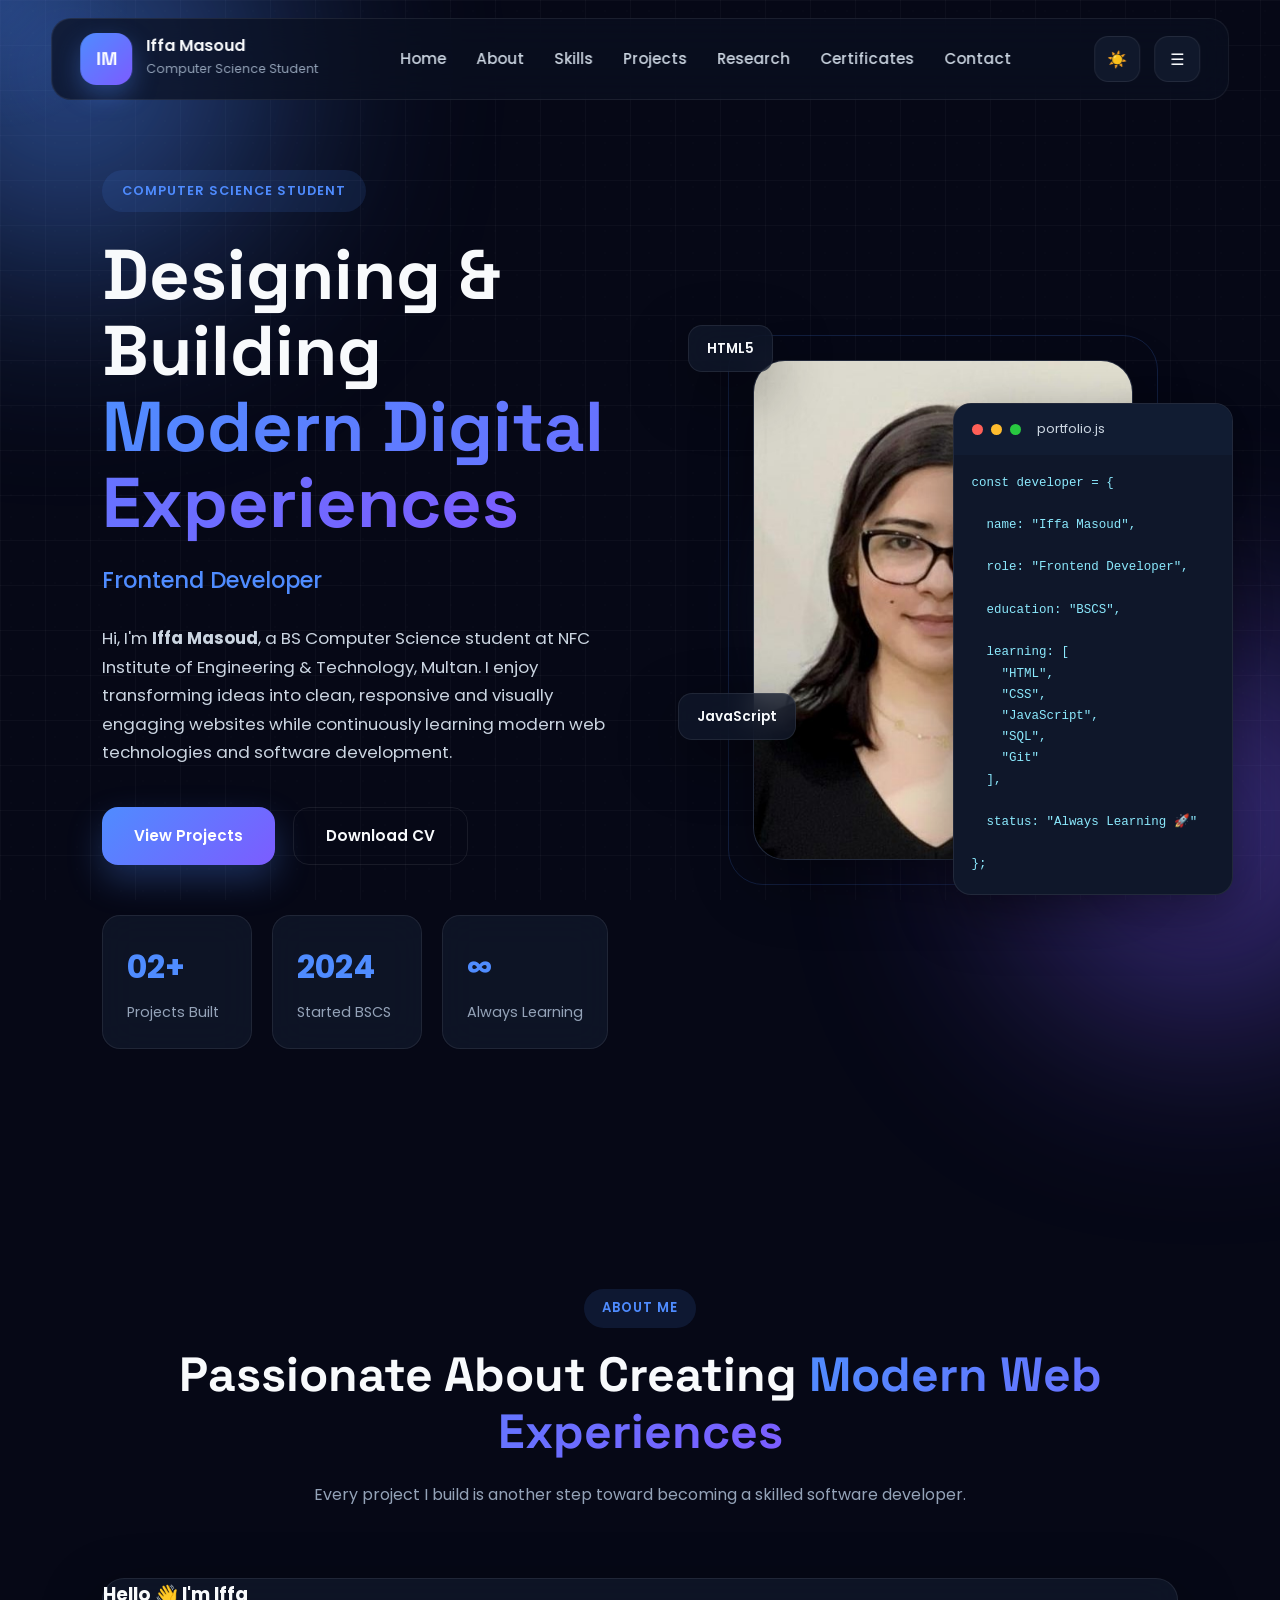
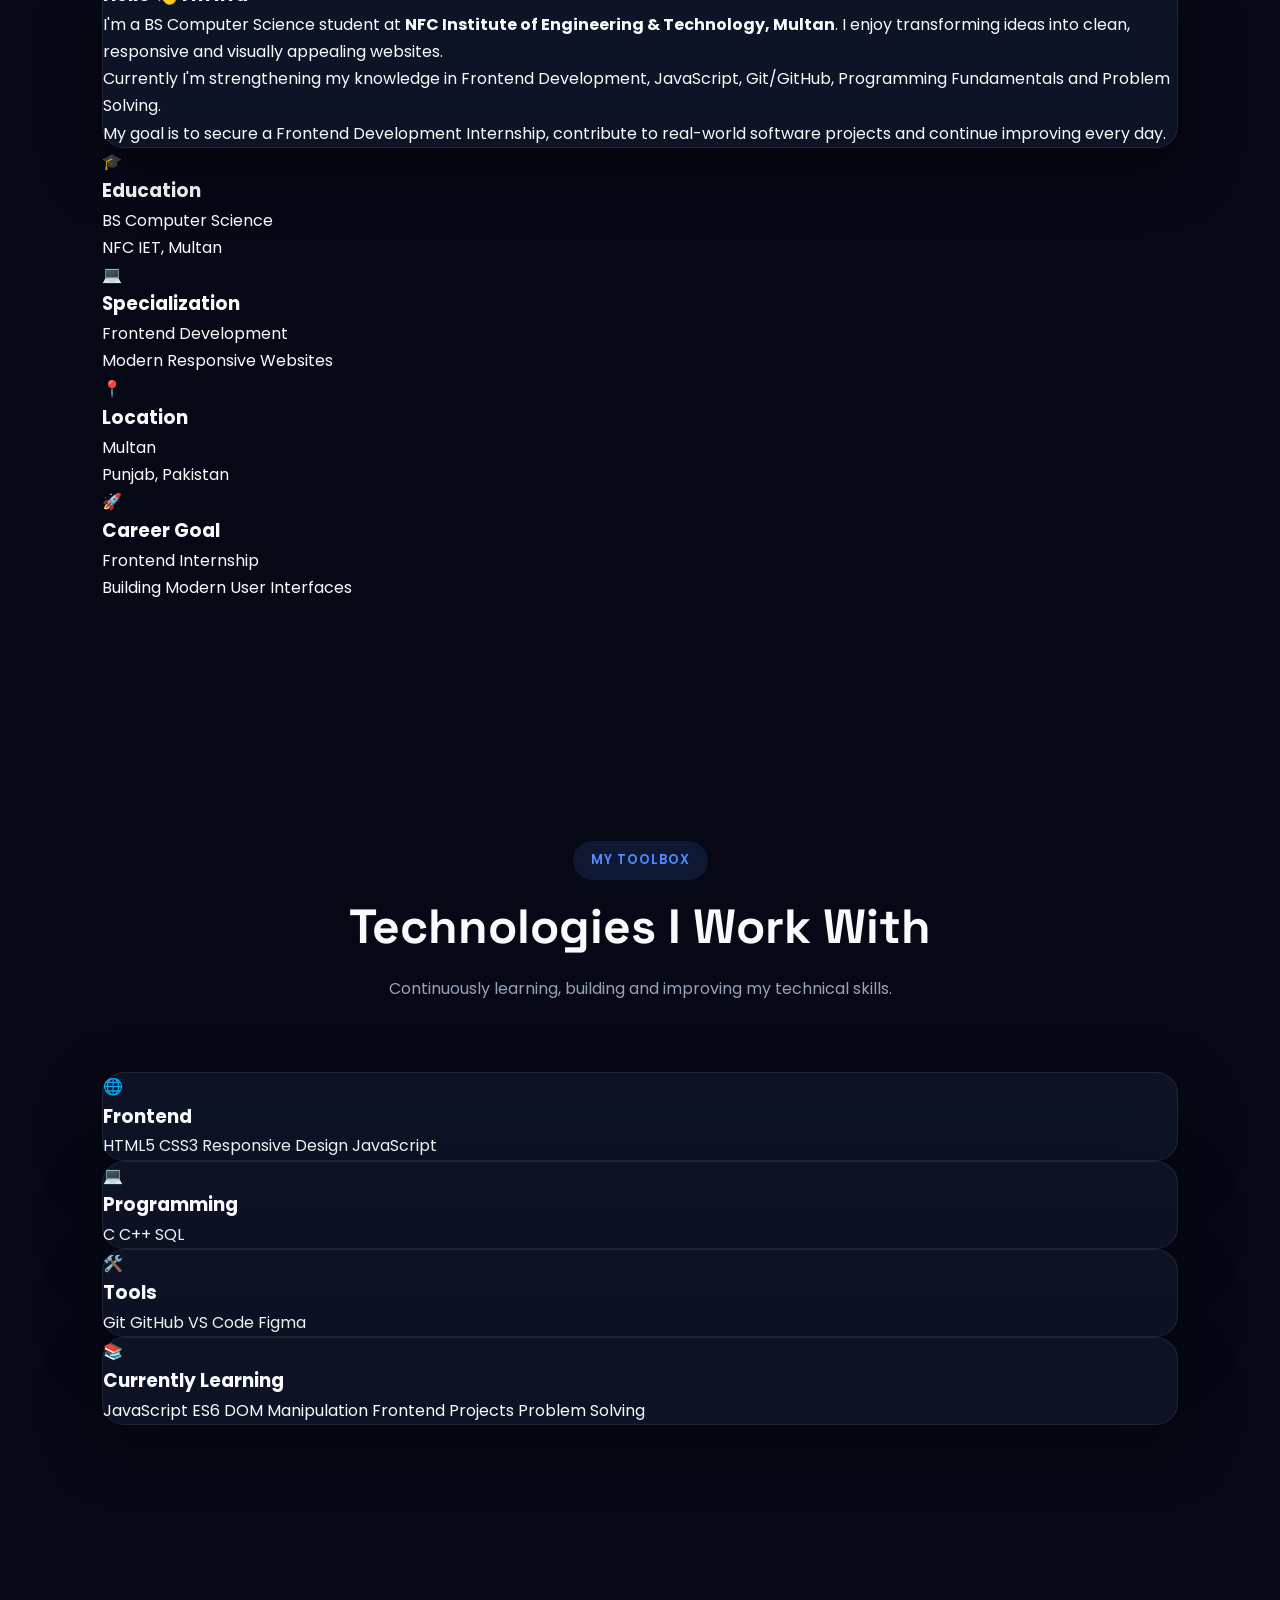
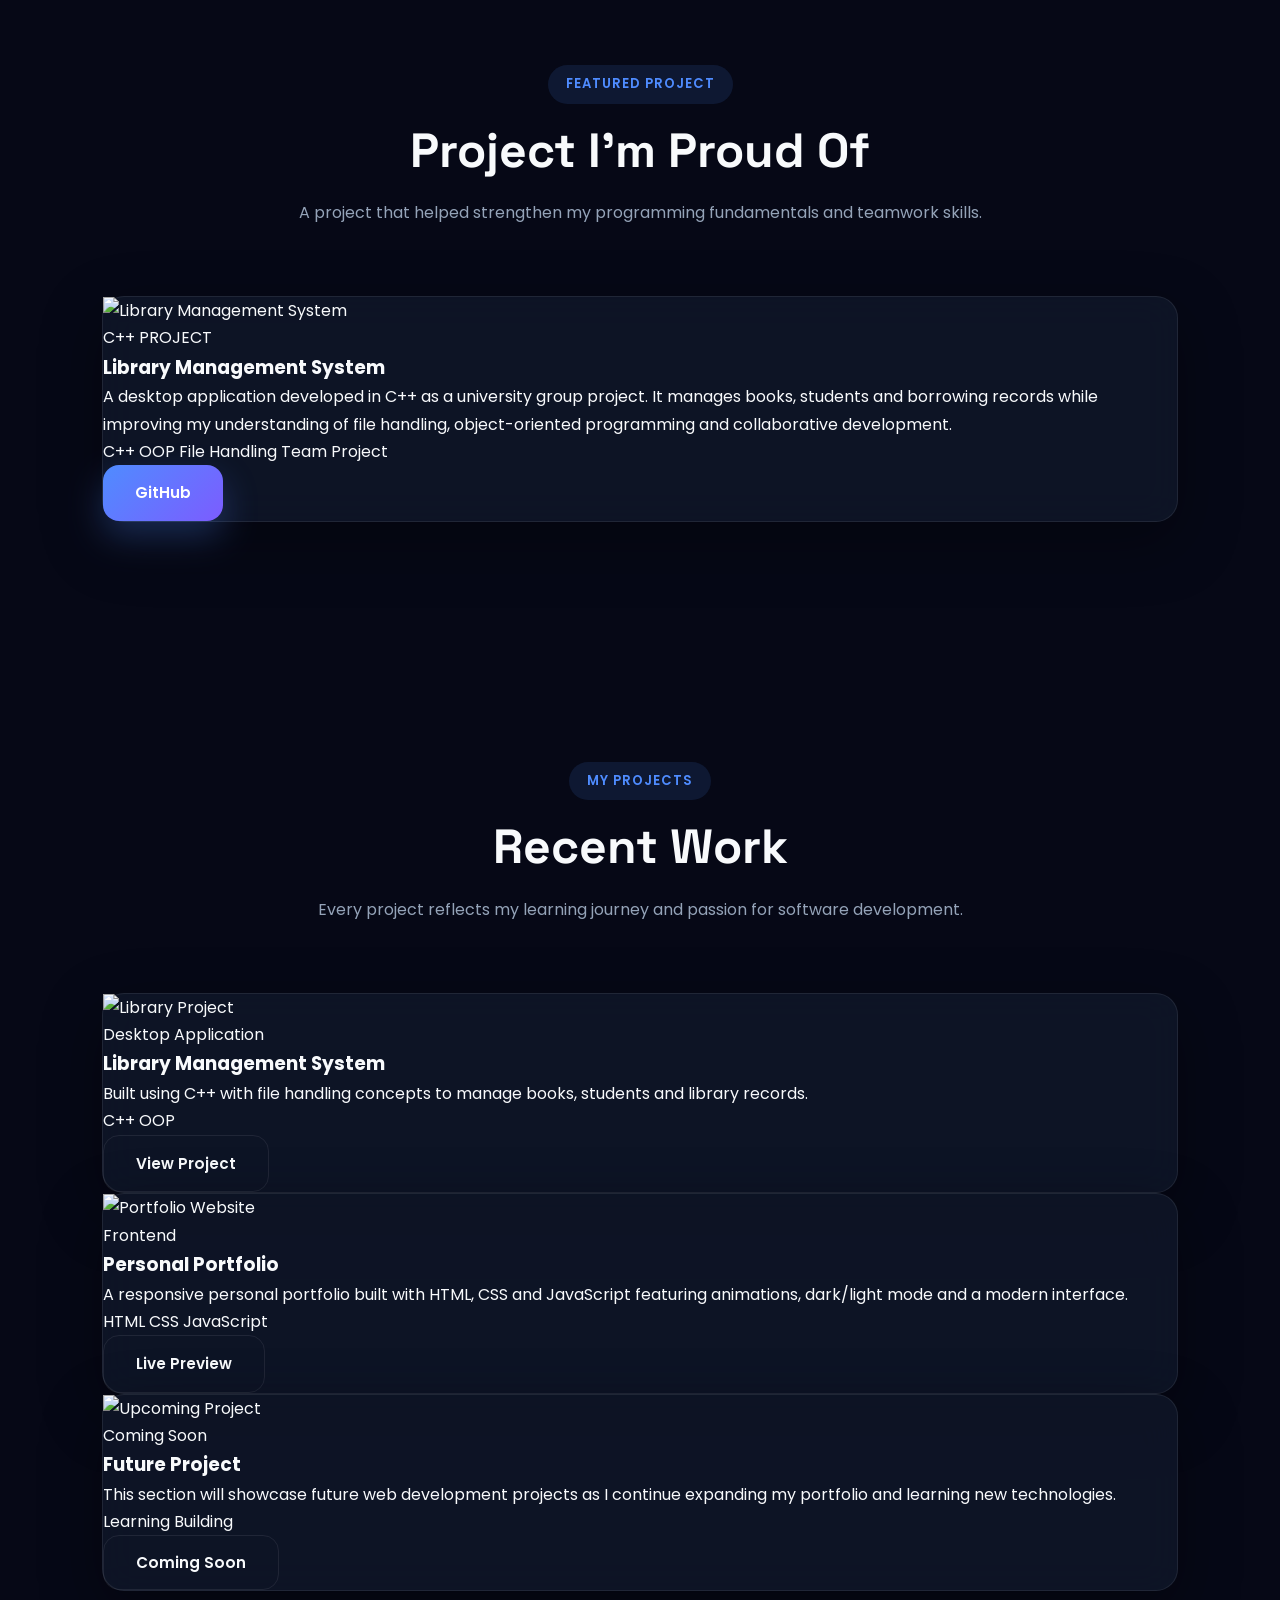
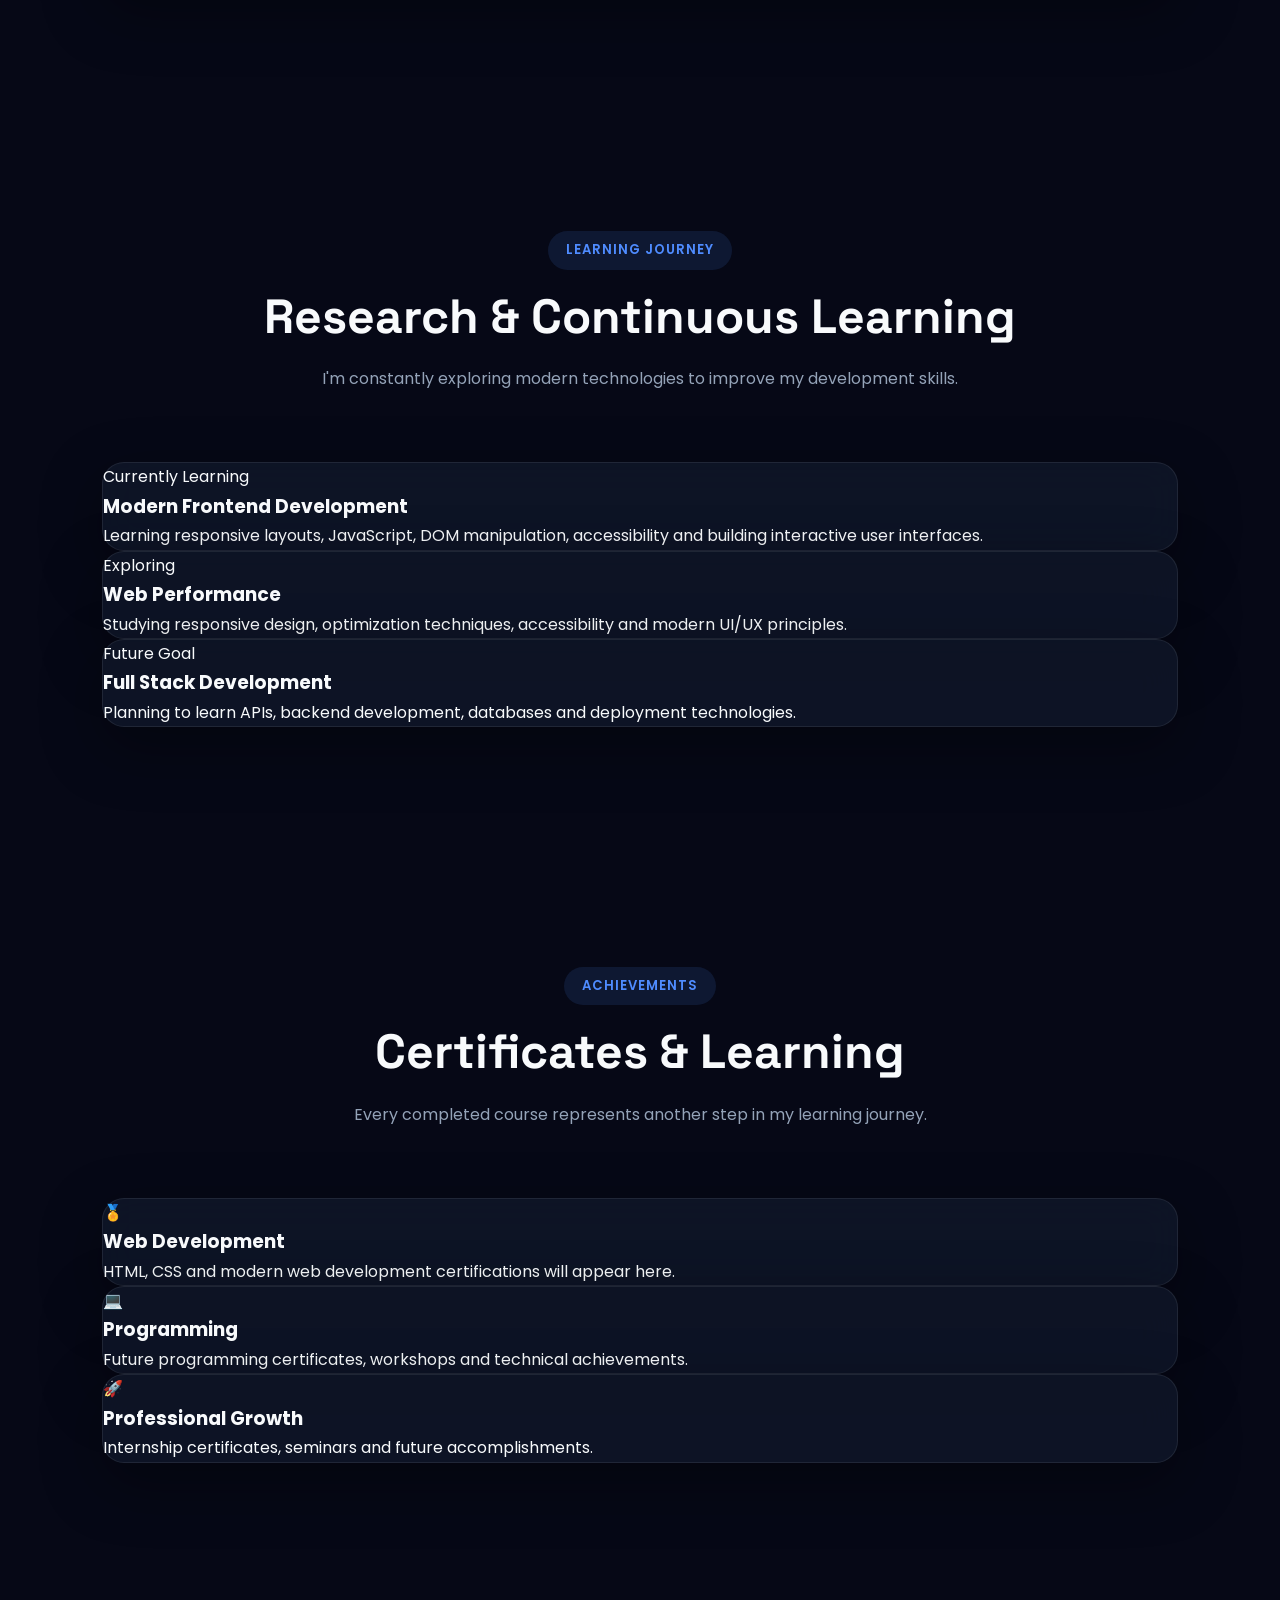
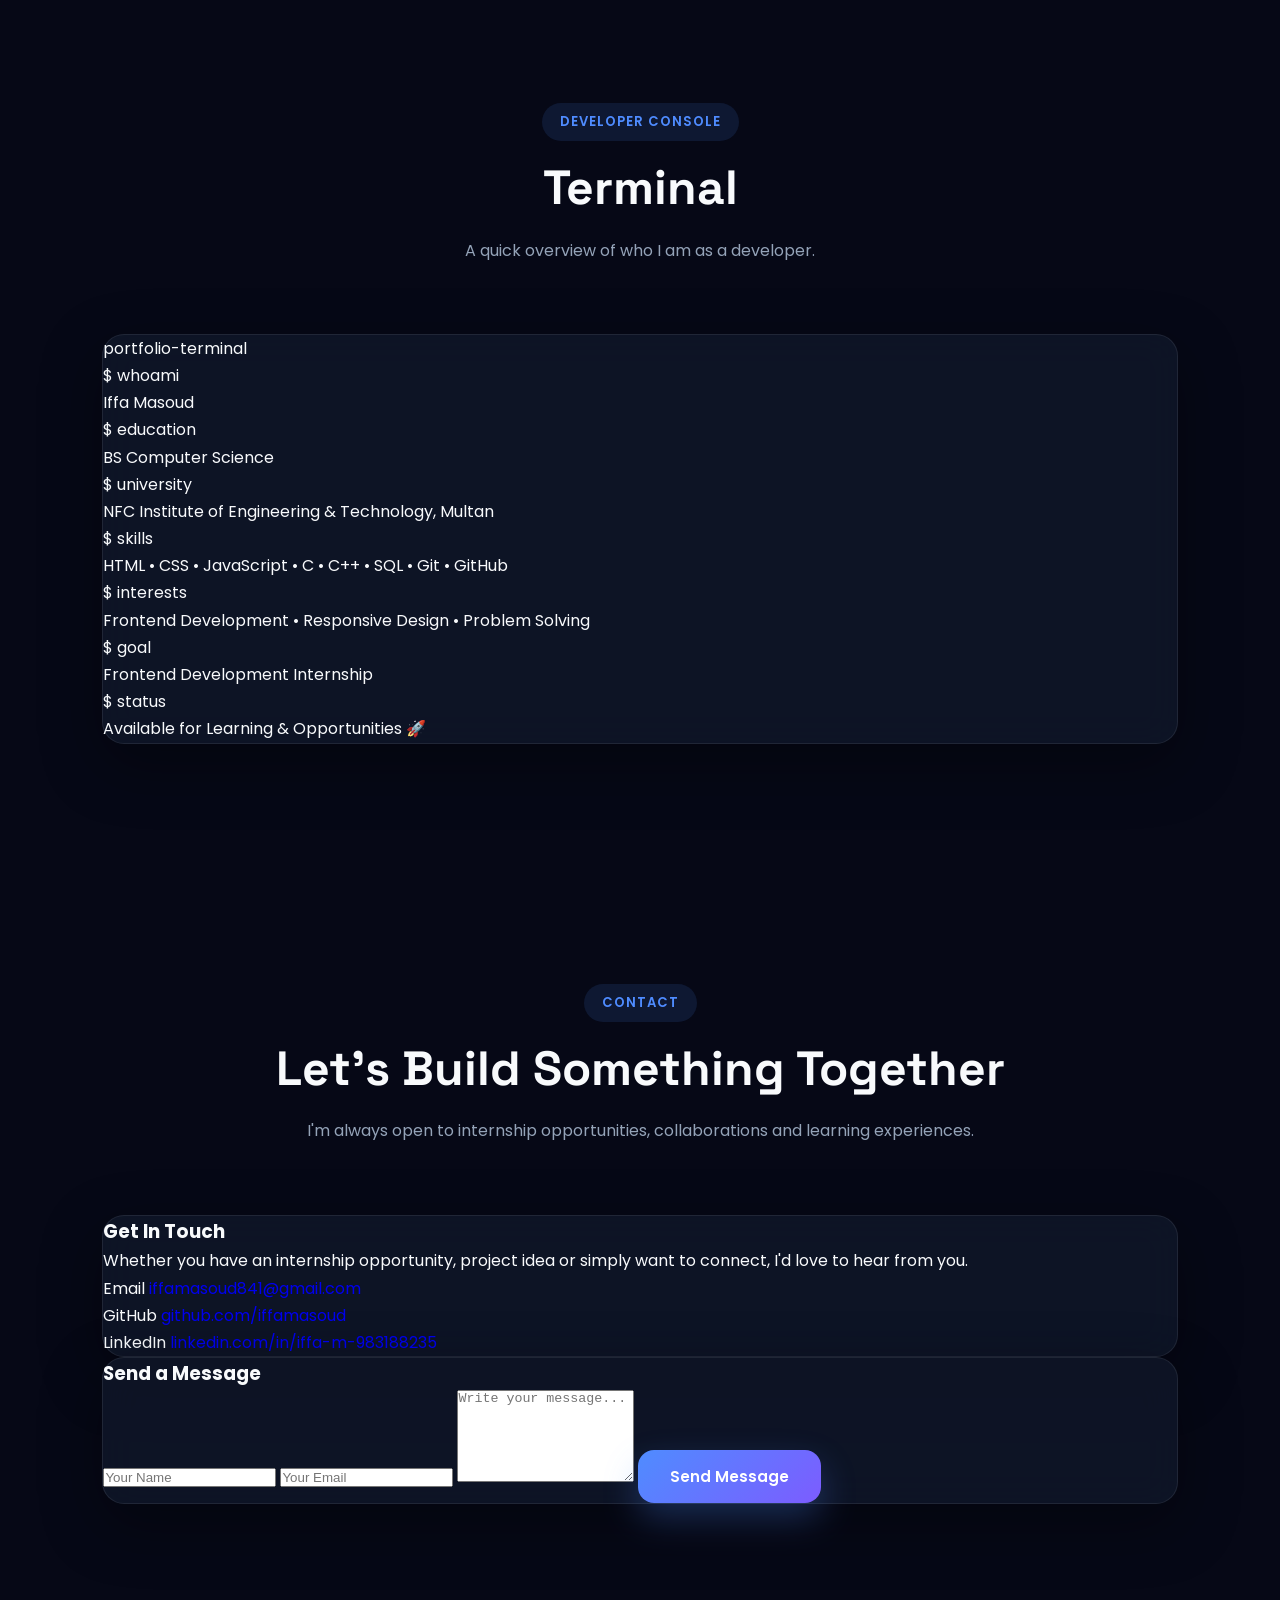
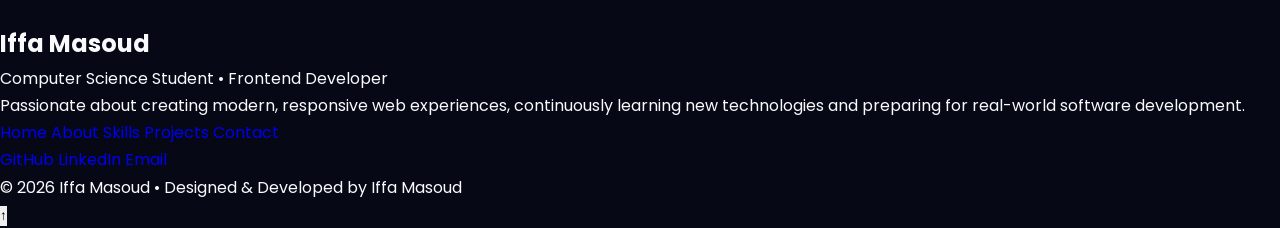
==== commit 1b80aca4: "updated code" ====
--- a/index.html
+++ b/index.html
@@ -2,475 +2,638 @@
 <html lang="en">
 
 <head>
-
-<meta charset="UTF-8">
-
-<meta name="viewport" content="width=device-width, initial-scale=1.0">
-
-<title>Iffa Masoud | Computer Science Student</title>
-
-<meta name="description"
-content="Portfolio of Iffa Masoud, BS Computer Science student passionate about Frontend Development and Web Technologies.">
-
-<link rel="preconnect" href="https://fonts.googleapis.com">
-
-<link rel="preconnect" href="https://fonts.gstatic.com" crossorigin>
-
-<link href="https://fonts.googleapis.com/css2?family=Inter:wght@300;400;500;600;700&family=Space+Grotesk:wght@500;600;700&display=swap" rel="stylesheet">
-
-<link rel="stylesheet" href="style.css">
-
+    <meta charset="UTF-8">
+    <meta name="viewport" content="width=device-width, initial-scale=1.0">
+
+    <title>Iffa Masoud | Computer Science Student & Frontend Developer</title>
+
+    <meta name="description"
+        content="Portfolio of Iffa Masoud - BS Computer Science Student, Frontend Developer and passionate learner building modern web experiences.">
+
+    <link rel="preconnect" href="https://fonts.googleapis.com">
+    <link rel="preconnect" href="https://fonts.gstatic.com" crossorigin>
+
+    <link
+        href="https://fonts.googleapis.com/css2?family=Poppins:wght@300;400;500;600;700&family=Space+Grotesk:wght@500;600;700&display=swap"
+        rel="stylesheet">
+
+    <link rel="stylesheet" href="style.css">
 </head>
 
 <body>
 
-<!--==============================
-BACKGROUND
-===============================-->
-
-<div class="background-grid"></div>
-
-<div class="background-blur blur1"></div>
-
-<div class="background-blur blur2"></div>
-
-<div id="cursorGlow"></div>
-
-<div id="scrollBar"></div>
-
-<!--==============================
-NAVBAR
-===============================-->
-
-<header class="navbar" id="navbar">
-
-<div class="logo">
-
-<div class="logo-text">IM</div>
-
-</div>
-
-<nav class="nav-links" id="navLinks">
-
-<a href="#home">Home</a>
-
-<a href="#about">About</a>
-
-<a href="#skills">Skills</a>
-
-<a href="#projects">Projects</a>
-
-<a href="#research">Research</a>
-
-<a href="#certificates">Certificates</a>
-
-<a href="#contact">Contact</a>
-
-</nav>
-
-<div class="nav-buttons">
-
-<button id="themeToggle">🌙</button>
-
-<button id="menuBtn">☰</button>
-
-</div>
-
-</header>
-
-<!--==============================
-HERO
-===============================-->
-
-<section id="home" class="hero section">
-
-<div class="hero-content">
-
-<div class="hero-left">
-
-<p class="small-heading">
-COMPUTER SCIENCE STUDENT
-</p>
-
-<h1>
-
-Building Digital
-
-<br>
-
-Experiences
-
-That Matter.
-
-</h1>
-
-<h2>
-
-<span id="typing"></span>
-
-</h2>
-
-<p class="hero-description">
-
-Hi! I'm <strong>Iffa Masoud</strong>, a BS Computer Science student at NFC Institute of Engineering and Technology, Multan.
-
-I enjoy creating clean, responsive websites while continuously learning modern frontend technologies and improving my programming skills.
-
-</p>
-
-<div class="hero-buttons">
-
-<a href="#projects" class="primary-btn">
-
-Explore Projects
-
-</a>
-
-<a href="assets/CV.pdf"
-
-download
-
-class="secondary-btn">
-
-Download CV
-
-</a>
-
-</div>
-
-<div class="hero-stats">
-
-<div class="stat-card">
-
-<h3>02+</h3>
-
-<p>Projects</p>
-
-</div>
-
-<div class="stat-card">
-
-<h3>2024</h3>
-
-<p>Started BSCS</p>
-
-</div>
-
-<div class="stat-card">
-
-<h3>∞</h3>
-
-<p>Learning Everyday</p>
-
-</div>
-
-</div>
-
-</div>
-
-<div class="hero-right">
-
-<div class="image-glow"></div>
-
-<div class="profile-wrapper">
-
-<img src="images/picture.jpeg"
-
-alt="Iffa Masoud"
-
-class="profile-image">
-
-</div>
-
-<!-- Floating Skills -->
-
-<div class="floating floating1">
-
-HTML
-
-</div>
-
-<div class="floating floating2">
-
-CSS
-
-</div>
-
-<div class="floating floating3">
-
-JavaScript
-
-</div>
-
-<div class="floating floating4">
-
-C++
-
-</div>
-
-<div class="floating floating5">
-
-SQL
-
-</div>
-
-<!-- Code Window -->
-
-<div class="code-window">
-
-<div class="code-top">
-
-<span class="red"></span>
-
-<span class="yellow"></span>
-
-<span class="green"></span>
-
-<p>portfolio.js</p>
-
-</div>
-
-<pre id="codeTyping">
-
-</pre>
-
-</div>
-
-</div>
-
-</div>
-
-</section>
-<!--=========================================
+    <!--==============================
+    BACKGROUND
+    ==============================-->
+
+    <div class="background-grid"></div>
+    <div class="background-blur blur1"></div>
+    <div class="background-blur blur2"></div>
+
+    <div class="noise"></div>
+
+    <div id="cursorGlow"></div>
+
+    <div id="scrollBar"></div>
+
+    <!--==============================
+    NAVBAR
+    ==============================-->
+
+    <header class="navbar" id="navbar">
+
+        <div class="nav-container">
+
+            <a href="#home" class="logo">
+
+                <span class="logo-box">IM</span>
+
+                <div class="logo-text">
+
+                    <h3>Iffa Masoud</h3>
+
+                    <p>Computer Science Student</p>
+
+                </div>
+
+            </a>
+
+            <nav class="nav-links" id="navLinks">
+
+                <a href="#home">Home</a>
+
+                <a href="#about">About</a>
+
+                <a href="#skills">Skills</a>
+
+                <a href="#projects">Projects</a>
+
+                <a href="#research">Research</a>
+
+                <a href="#certificates">Certificates</a>
+
+                <a href="#contact">Contact</a>
+
+            </nav>
+
+            <div class="nav-actions">
+
+                <button id="themeToggle" class="theme-btn">
+
+                    🌙
+
+                </button>
+
+                <button id="menuBtn" class="menu-btn">
+
+                    ☰
+
+                </button>
+
+            </div>
+
+        </div>
+
+    </header>
+
+    <!--==============================
+    HERO
+    ==============================-->
+
+    <section id="home" class="hero section">
+
+        <div class="hero-container">
+
+            <div class="hero-left">
+
+                <span class="hero-tag">
+
+                    COMPUTER SCIENCE STUDENT
+
+                </span>
+
+                <h1>
+
+                    Designing &
+                    Building
+                    <span class="gradient-text">
+                        Modern Digital Experiences
+                    </span>
+
+                </h1>
+
+                <h2>
+
+                    <span id="typing"></span>
+
+                </h2>
+
+                <p class="hero-description">
+
+                    Hi, I'm <strong>Iffa Masoud</strong>, a BS Computer Science student
+                    at NFC Institute of Engineering & Technology, Multan.
+
+                    I enjoy transforming ideas into clean, responsive and visually
+                    engaging websites while continuously learning modern web
+                    technologies and software development.
+
+                </p>
+
+                <div class="hero-buttons">
+
+                    <a href="#projects" class="primary-btn">
+
+                        View Projects
+
+                    </a>
+
+                    <a href="assets/CV.pdf"
+                        download
+                        class="secondary-btn">
+
+                        Download CV
+
+                    </a>
+
+                </div>
+
+                <div class="hero-stats">
+
+                    <div class="stat-card">
+
+                        <h3>02+</h3>
+
+                        <p>Projects Built</p>
+
+                    </div>
+
+                    <div class="stat-card">
+
+                        <h3>2024</h3>
+
+                        <p>Started BSCS</p>
+
+                    </div>
+
+                    <div class="stat-card">
+
+                        <h3>∞</h3>
+
+                        <p>Always Learning</p>
+
+                    </div>
+
+                </div>
+
+            </div>
+                        <div class="hero-right">
+
+                <div class="hero-image-area">
+
+                    <!-- Decorative Glow -->
+                    <div class="image-glow"></div>
+
+                    <!-- Decorative Ring -->
+                    <div class="hero-ring"></div>
+
+                    <!-- Profile Image -->
+                    <div class="profile-wrapper">
+
+                        <img
+                            src="images/picture.jpeg"
+                            alt="Iffa Masoud"
+                            class="profile-image">
+
+                    </div>
+
+                    <!-- Floating Skill Tags -->
+
+                    <div class="floating-card floating-html">
+                        HTML5
+                    </div>
+
+                    <div class="floating-card floating-css">
+                        CSS3
+                    </div>
+
+                    <div class="floating-card floating-js">
+                        JavaScript
+                    </div>
+
+                    <div class="floating-card floating-cpp">
+                        C++
+                    </div>
+
+                    <div class="floating-card floating-sql">
+                        SQL
+                    </div>
+
+                    <!-- Small Code Card -->
+
+                    <div class="code-card">
+
+                        <div class="code-header">
+
+                            <span class="dot red"></span>
+                            <span class="dot yellow"></span>
+                            <span class="dot green"></span>
+
+                            <p>portfolio.js</p>
+
+                        </div>
+
+<pre class="code-content"><code>const developer = {
+
+  name: "Iffa Masoud",
+
+  role: "Frontend Developer",
+
+  education: "BSCS",
+
+  learning: [
+    "HTML",
+    "CSS",
+    "JavaScript",
+    "SQL",
+    "Git"
+  ],
+
+  status: "Always Learning 🚀"
+
+};</code></pre>
+
+                    </div>
+
+                </div>
+
+            </div>
+
+        </div>
+
+    </section>
+    <!--=========================================
 ABOUT
 ==========================================-->
 
 <section id="about" class="section">
 
-<div class="section-title">
-<p>WHO I AM</p>
-<h2>About Me</h2>
-</div>
-
-<div class="about-container">
-
-<div class="about-text">
-
-<p>
-
-I'm <strong>Iffa Masoud</strong>, a BS Computer Science student at
-NFC Institute of Engineering & Technology, Multan.
-
-</p>
-
-<p>
-
-I enjoy building modern websites that are clean,
-responsive and user-focused. My current learning journey
-focuses on frontend development, programming fundamentals,
-Git/GitHub and problem solving.
-
-</p>
-
-<p>
-
-My goal is to secure a frontend development internship,
-continue improving my technical skills and contribute to
-real-world software projects.
-
-</p>
-
-</div>
-
-<div class="about-cards">
-
-<div class="info-card">
-
-<h3>🎓 Education</h3>
-
-<p>BS Computer Science</p>
-
-<span>NFC Institute, Multan</span>
-
-</div>
-
-<div class="info-card">
-
-<h3>💻 Focus</h3>
-
-<p>Frontend Development</p>
-
-<span>Responsive Web Design</span>
-
-</div>
-
-<div class="info-card">
-
-<h3>📍 Location</h3>
-
-<p>Multan</p>
-
-<span>Punjab, Pakistan</span>
-
-</div>
-
-<div class="info-card">
-
-<h3>🚀 Goal</h3>
-
-<p>Frontend Internship</p>
-
-<span>Learning Every Day</span>
-
-</div>
-
-</div>
-
-</div>
+    <div class="section-header">
+
+        <span class="section-tag">
+            ABOUT ME
+        </span>
+
+        <h2 class="section-heading">
+            Passionate About Creating
+            <span class="gradient-text">Modern Web Experiences</span>
+        </h2>
+
+        <p class="section-subtitle">
+            Every project I build is another step toward becoming a skilled software developer.
+        </p>
+
+    </div>
+
+    <div class="about-container">
+
+        <!-- Left Side -->
+
+        <div class="about-left">
+
+            <div class="about-card glass-card">
+
+                <h3>Hello 👋 I'm Iffa</h3>
+
+                <p>
+
+                    I'm a BS Computer Science student at
+                    <strong>NFC Institute of Engineering &
+                    Technology, Multan</strong>.
+
+                    I enjoy transforming ideas into clean,
+                    responsive and visually appealing websites.
+
+                </p>
+
+                <p>
+
+                    Currently I'm strengthening my knowledge in
+                    Frontend Development, JavaScript,
+                    Git/GitHub, Programming Fundamentals
+                    and Problem Solving.
+
+                </p>
+
+                <p>
+
+                    My goal is to secure a Frontend Development
+                    Internship, contribute to real-world
+                    software projects and continue improving
+                    every day.
+
+                </p>
+
+            </div>
+
+        </div>
+
+        <!-- Right Side -->
+
+        <div class="about-right">
+
+            <div class="info-card">
+
+                <div class="info-icon">
+                    🎓
+                </div>
+
+                <div>
+
+                    <h3>Education</h3>
+
+                    <p>
+                        BS Computer Science
+                    </p>
+
+                    <span>
+                        NFC IET, Multan
+                    </span>
+
+                </div>
+
+            </div>
+
+            <div class="info-card">
+
+                <div class="info-icon">
+                    💻
+                </div>
+
+                <div>
+
+                    <h3>Specialization</h3>
+
+                    <p>
+                        Frontend Development
+                    </p>
+
+                    <span>
+                        Modern Responsive Websites
+                    </span>
+
+                </div>
+
+            </div>
+
+            <div class="info-card">
+
+                <div class="info-icon">
+                    📍
+                </div>
+
+                <div>
+
+                    <h3>Location</h3>
+
+                    <p>
+                        Multan
+                    </p>
+
+                    <span>
+                        Punjab, Pakistan
+                    </span>
+
+                </div>
+
+            </div>
+
+            <div class="info-card">
+
+                <div class="info-icon">
+                    🚀
+                </div>
+
+                <div>
+
+                    <h3>Career Goal</h3>
+
+                    <p>
+                        Frontend Internship
+                    </p>
+
+                    <span>
+                        Building Modern User Interfaces
+                    </span>
+
+                </div>
+
+            </div>
+
+        </div>
+
+    </div>
 
 </section>
-
 <!--=========================================
 SKILLS
 ==========================================-->
 
 <section id="skills" class="section">
 
-<div class="section-title">
-<p>MY TOOLBOX</p>
-<h2>Skills & Technologies</h2>
-</div>
-
-<div class="skills-grid">
-
-<div class="skill-box">
-
-<h3>Frontend</h3>
-
-<div class="skill-tags">
-
-<span>HTML5</span>
-
-<span>CSS3</span>
-
-<span>JavaScript</span>
-
-<span>Responsive Design</span>
-
-</div>
-
-</div>
-
-<div class="skill-box">
-
-<h3>Programming</h3>
-
-<div class="skill-tags">
-
-<span>C</span>
-
-<span>C++</span>
-
-<span>SQL</span>
-
-</div>
-
-</div>
-
-<div class="skill-box">
-
-<h3>Tools</h3>
-
-<div class="skill-tags">
-
-<span>Git</span>
-
-<span>GitHub</span>
-
-<span>VS Code</span>
-
-<span>Figma</span>
-
-</div>
-
-</div>
-
-<div class="skill-box">
-
-<h3>Currently Learning</h3>
-
-<div class="skill-tags">
-
-<span>JavaScript ES6</span>
-
-<span>DOM</span>
-
-<span>Frontend Projects</span>
-
-<span>Problem Solving</span>
-
-</div>
-
-</div>
-
-</div>
+    <div class="section-header">
+
+        <span class="section-tag">
+            MY TOOLBOX
+        </span>
+
+        <h2 class="section-heading">
+            Technologies I Work With
+        </h2>
+
+        <p class="section-subtitle">
+            Continuously learning, building and improving my technical skills.
+        </p>
+
+    </div>
+
+    <div class="skills-container">
+
+        <!-- Frontend -->
+
+        <div class="skill-category glass-card">
+
+            <div class="skill-title">
+
+                <span class="skill-icon">🌐</span>
+
+                <h3>Frontend</h3>
+
+            </div>
+
+            <div class="skill-tags">
+
+                <span>HTML5</span>
+                <span>CSS3</span>
+                <span>Responsive Design</span>
+                <span>JavaScript</span>
+
+            </div>
+
+        </div>
+
+        <!-- Programming -->
+
+        <div class="skill-category glass-card">
+
+            <div class="skill-title">
+
+                <span class="skill-icon">💻</span>
+
+                <h3>Programming</h3>
+
+            </div>
+
+            <div class="skill-tags">
+
+                <span>C</span>
+                <span>C++</span>
+                <span>SQL</span>
+
+            </div>
+
+        </div>
+
+        <!-- Tools -->
+
+        <div class="skill-category glass-card">
+
+            <div class="skill-title">
+
+                <span class="skill-icon">🛠️</span>
+
+                <h3>Tools</h3>
+
+            </div>
+
+            <div class="skill-tags">
+
+                <span>Git</span>
+                <span>GitHub</span>
+                <span>VS Code</span>
+                <span>Figma</span>
+
+            </div>
+
+        </div>
+
+        <!-- Learning -->
+
+        <div class="skill-category glass-card">
+
+            <div class="skill-title">
+
+                <span class="skill-icon">📚</span>
+
+                <h3>Currently Learning</h3>
+
+            </div>
+
+            <div class="skill-tags">
+
+                <span>JavaScript ES6</span>
+                <span>DOM Manipulation</span>
+                <span>Frontend Projects</span>
+                <span>Problem Solving</span>
+
+            </div>
+
+        </div>
+
+    </div>
 
 </section>
-
 <!--=========================================
 FEATURED PROJECT
 ==========================================-->
 
-<section class="section">
-
-<div class="section-title">
-<p>FEATURED WORK</p>
-<h2>Featured Project</h2>
-</div>
-
-<div class="featured-project">
-
-<div class="featured-image">
-
-<img src="images/project1.jpg"
-alt="Library Management System">
-
-</div>
-
-<div class="featured-content">
-
-<h3>Library Management System</h3>
-
-<p>
-
-A group project developed in C++ to manage library
-operations including books, students and records.
-This project strengthened my understanding of
-programming logic, teamwork and problem solving.
-
-</p>
-
-<div class="project-tech">
-
-<span>C++</span>
-
-<span>File Handling</span>
-
-<span>OOP</span>
-
-</div>
-
-<a href="https://github.com/iffamasoud/library-management-system"
-target="_blank"
-class="primary-btn">
-
-View on GitHub
-
-</a>
-
-</div>
-
-</div>
+<section id="featured" class="section">
+
+    <div class="section-header">
+
+        <span class="section-tag">
+            FEATURED PROJECT
+        </span>
+
+        <h2 class="section-heading">
+            Project I'm Proud Of
+        </h2>
+
+        <p class="section-subtitle">
+            A project that helped strengthen my programming fundamentals and teamwork skills.
+        </p>
+
+    </div>
+
+    <div class="featured-project glass-card">
+
+        <div class="featured-image">
+
+            <img
+                src="images/project1.jpg"
+                alt="Library Management System">
+
+        </div>
+
+        <div class="featured-content">
+
+            <span class="project-label">
+
+                C++ PROJECT
+
+            </span>
+
+            <h3>
+
+                Library Management System
+
+            </h3>
+
+            <p>
+
+                A desktop application developed in C++ as a university
+                group project. It manages books, students and borrowing
+                records while improving my understanding of file handling,
+                object-oriented programming and collaborative development.
+
+            </p>
+
+            <div class="project-stack">
+
+                <span>C++</span>
+
+                <span>OOP</span>
+
+                <span>File Handling</span>
+
+                <span>Team Project</span>
+
+            </div>
+
+            <div class="project-buttons">
+
+                <a href="https://github.com/iffamasoud/library-management-system"
+                    target="_blank"
+                    class="primary-btn">
+
+                    GitHub
+
+                </a>
+
+            </div>
+
+        </div>
+
+    </div>
 
 </section>
 
@@ -480,99 +643,175 @@
 
 <section id="projects" class="section">
 
-<div class="section-title">
-
-<p>MY WORK</p>
-
-<h2>Projects</h2>
-
-</div>
-
-<div class="projects-grid">
-
-<div class="project-card">
-
-<img src="images/project1.jpg"
-alt="Library">
-
-<div class="project-content">
-
-<h3>Library Management System</h3>
-
-<p>
-
-A C++ based desktop application developed as a university
-project for managing books and users.
-
-</p>
-
-<a href="https://github.com/iffamasoud/library-management-system"
-target="_blank"
-class="primary-btn">
-
-GitHub
-
-</a>
-
-</div>
-
-</div>
-
-<div class="project-card">
-
-<img src="images/project2.jpg"
-alt="Portfolio">
-
-<div class="project-content">
-
-<h3>Portfolio Website</h3>
-
-<p>
-
-A fully responsive personal portfolio built using
-HTML, CSS and JavaScript with modern UI principles.
-
-</p>
-
-<a href="#home"
-class="primary-btn">
-
-Live Demo
-
-</a>
-
-</div>
-
-</div>
-
-<div class="project-card">
-
-<img src="images/project3.jpg"
-alt="Future Project">
-
-<div class="project-content">
-
-<h3>Upcoming Project</h3>
-
-<p>
-
-This section will showcase my future development work
-as I continue building more real-world projects.
-
-</p>
-
-<a href="#"
-class="secondary-btn">
-
-Coming Soon
-
-</a>
-
-</div>
-
-</div>
-
-</div>
+    <div class="section-header">
+
+        <span class="section-tag">
+            MY PROJECTS
+        </span>
+
+        <h2 class="section-heading">
+            Recent Work
+        </h2>
+
+        <p class="section-subtitle">
+            Every project reflects my learning journey and passion for software development.
+        </p>
+
+    </div>
+
+    <div class="projects-grid">
+
+        <!-- Project 1 -->
+
+        <div class="project-card glass-card">
+
+            <img
+                src="images/project1.jpg"
+                alt="Library Project">
+
+            <div class="project-info">
+
+                <span class="project-type">
+
+                    Desktop Application
+
+                </span>
+
+                <h3>
+
+                    Library Management System
+
+                </h3>
+
+                <p>
+
+                    Built using C++ with file handling concepts to manage books,
+                    students and library records.
+
+                </p>
+
+                <div class="mini-tags">
+
+                    <span>C++</span>
+
+                    <span>OOP</span>
+
+                </div>
+
+                <a
+                    href="https://github.com/iffamasoud/library-management-system"
+                    target="_blank"
+                    class="secondary-btn">
+
+                    View Project
+
+                </a>
+
+            </div>
+
+        </div>
+
+        <!-- Project 2 -->
+
+        <div class="project-card glass-card">
+
+            <img
+                src="images/project2.jpg"
+                alt="Portfolio Website">
+
+            <div class="project-info">
+
+                <span class="project-type">
+
+                    Frontend
+
+                </span>
+
+                <h3>
+
+                    Personal Portfolio
+
+                </h3>
+
+                <p>
+
+                    A responsive personal portfolio built with HTML,
+                    CSS and JavaScript featuring animations,
+                    dark/light mode and a modern interface.
+
+                </p>
+
+                <div class="mini-tags">
+
+                    <span>HTML</span>
+
+                    <span>CSS</span>
+
+                    <span>JavaScript</span>
+
+                </div>
+
+                <a
+                    href="#home"
+                    class="secondary-btn">
+
+                    Live Preview
+
+                </a>
+
+            </div>
+
+        </div>
+
+        <!-- Project 3 -->
+
+        <div class="project-card glass-card upcoming">
+
+            <img
+                src="images/project3.jpg"
+                alt="Upcoming Project">
+
+            <div class="project-info">
+
+                <span class="project-type">
+
+                    Coming Soon
+
+                </span>
+
+                <h3>
+
+                    Future Project
+
+                </h3>
+
+                <p>
+
+                    This section will showcase future web development
+                    projects as I continue expanding my portfolio and
+                    learning new technologies.
+
+                </p>
+
+                <div class="mini-tags">
+
+                    <span>Learning</span>
+
+                    <span>Building</span>
+
+                </div>
+
+                <button class="secondary-btn" disabled>
+
+                    Coming Soon
+
+                </button>
+
+            </div>
+
+        </div>
+
+    </div>
 
 </section>
 <!--=========================================
@@ -581,53 +820,70 @@
 
 <section id="research" class="section">
 
-<div class="section-title">
-<p>LEARNING JOURNEY</p>
-<h2>Research & Exploration</h2>
-</div>
-
-<div class="research-grid">
-
-<div class="research-card">
-
-<span class="research-status progress">Currently Learning</span>
-
-<h3>Modern Frontend Development</h3>
-
-<p>
-Learning responsive layouts, JavaScript fundamentals,
-DOM manipulation and building modern user interfaces.
-</p>
-
-</div>
-
-<div class="research-card">
-
-<span class="research-status progress">Exploring</span>
-
-<h3>Web Performance</h3>
-
-<p>
-Understanding responsive design, accessibility,
-performance optimization and user experience.
-</p>
-
-</div>
-
-<div class="research-card">
-
-<span class="research-status progress">Future Goal</span>
-
-<h3>Advanced JavaScript</h3>
-
-<p>
-Planning to explore APIs, frameworks,
-backend technologies and full-stack development.
-</p>
-
-</div>
-
-</div>
+    <div class="section-header">
+
+        <span class="section-tag">
+            LEARNING JOURNEY
+        </span>
+
+        <h2 class="section-heading">
+            Research & Continuous Learning
+        </h2>
+
+        <p class="section-subtitle">
+            I'm constantly exploring modern technologies to improve my development skills.
+        </p>
+
+    </div>
+
+    <div class="research-grid">
+
+        <div class="research-card glass-card">
+
+            <span class="research-badge learning">
+                Currently Learning
+            </span>
+
+            <h3>Modern Frontend Development</h3>
+
+            <p>
+                Learning responsive layouts, JavaScript, DOM manipulation,
+                accessibility and building interactive user interfaces.
+            </p>
+
+        </div>
+
+        <div class="research-card glass-card">
+
+            <span class="research-badge explore">
+                Exploring
+            </span>
+
+            <h3>Web Performance</h3>
+
+            <p>
+                Studying responsive design, optimization techniques,
+                accessibility and modern UI/UX principles.
+            </p>
+
+        </div>
+
+        <div class="research-card glass-card">
+
+            <span class="research-badge future">
+                Future Goal
+            </span>
+
+            <h3>Full Stack Development</h3>
+
+            <p>
+                Planning to learn APIs, backend development,
+                databases and deployment technologies.
+            </p>
+
+        </div>
+
+    </div>
 
 </section>
 
@@ -637,195 +893,265 @@
 
 <section id="certificates" class="section">
 
-<div class="section-title">
-<p>ACHIEVEMENTS</p>
-<h2>Certificates</h2>
-</div>
-
-<div class="certificate-grid">
-
-<div class="certificate-card">
-
-<h3>Web Development</h3>
-
-<p>
-Certificates and completed courses will appear here as I continue my learning journey.
-</p>
-
-</div>
-
-<div class="certificate-card">
-
-<h3>Programming</h3>
-
-<p>
-Future programming certifications and technical achievements.
-</p>
-
-</div>
-
-<div class="certificate-card">
-
-<h3>Professional Development</h3>
-
-<p>
-Internship certificates, workshops and future accomplishments.
-</p>
-
-</div>
-
-</div>
+    <div class="section-header">
+
+        <span class="section-tag">
+            ACHIEVEMENTS
+        </span>
+
+        <h2 class="section-heading">
+            Certificates & Learning
+        </h2>
+
+        <p class="section-subtitle">
+            Every completed course represents another step in my learning journey.
+        </p>
+
+    </div>
+
+    <div class="certificate-grid">
+
+        <div class="certificate-card glass-card">
+
+            <div class="certificate-icon">
+                🏅
+            </div>
+
+            <h3>Web Development</h3>
+
+            <p>
+                HTML, CSS and modern web development
+                certifications will appear here.
+            </p>
+
+        </div>
+
+        <div class="certificate-card glass-card">
+
+            <div class="certificate-icon">
+                💻
+            </div>
+
+            <h3>Programming</h3>
+
+            <p>
+                Future programming certificates,
+                workshops and technical achievements.
+            </p>
+
+        </div>
+
+        <div class="certificate-card glass-card">
+
+            <div class="certificate-icon">
+                🚀
+            </div>
+
+            <h3>Professional Growth</h3>
+
+            <p>
+                Internship certificates,
+                seminars and future accomplishments.
+            </p>
+
+        </div>
+
+    </div>
 
 </section>
-
 <!--=========================================
 DEVELOPER TERMINAL
 ==========================================-->
 
-<section class="section">
-
-<div class="section-title">
-<p>INTERACTIVE</p>
-<h2>Developer Terminal</h2>
-</div>
-
-<div class="terminal">
-
-<div class="terminal-header">
-
-<span class="circle red"></span>
-<span class="circle yellow"></span>
-<span class="circle green"></span>
-
-<p>terminal</p>
-
-</div>
-
-<div class="terminal-body">
-
-<p>> whoami</p>
-
-<p class="terminal-output">
-Iffa Masoud
-</p>
-
-<p>> education</p>
-
-<p class="terminal-output">
-BS Computer Science
-</p>
-
-<p>> skills</p>
-
-<p class="terminal-output">
-HTML • CSS • JavaScript • C • C++ • SQL • Git • GitHub
-</p>
-
-<p>> current_goal</p>
-
-<p class="terminal-output">
-Frontend Development Internship
-</p>
-
-<p>> status</p>
-
-<p class="terminal-output">
-Always Learning 🚀
-</p>
-
-</div>
-
-</div>
+<section id="terminal" class="section">
+
+    <div class="section-header">
+
+        <span class="section-tag">
+            DEVELOPER CONSOLE
+        </span>
+
+        <h2 class="section-heading">
+            Terminal
+        </h2>
+
+        <p class="section-subtitle">
+            A quick overview of who I am as a developer.
+        </p>
+
+    </div>
+
+    <div class="terminal glass-card">
+
+        <div class="terminal-header">
+
+            <div class="terminal-left">
+
+                <span class="circle red"></span>
+                <span class="circle yellow"></span>
+                <span class="circle green"></span>
+
+            </div>
+
+            <div class="terminal-title">
+
+                portfolio-terminal
+
+            </div>
+
+        </div>
+
+        <div class="terminal-body">
+
+            <p><span class="prompt">$</span> whoami</p>
+            <p class="terminal-output">
+                Iffa Masoud
+            </p>
+
+            <p><span class="prompt">$</span> education</p>
+            <p class="terminal-output">
+                BS Computer Science
+            </p>
+
+            <p><span class="prompt">$</span> university</p>
+            <p class="terminal-output">
+                NFC Institute of Engineering & Technology, Multan
+            </p>
+
+            <p><span class="prompt">$</span> skills</p>
+            <p class="terminal-output">
+                HTML • CSS • JavaScript • C • C++ • SQL • Git • GitHub
+            </p>
+
+            <p><span class="prompt">$</span> interests</p>
+            <p class="terminal-output">
+                Frontend Development • Responsive Design • Problem Solving
+            </p>
+
+            <p><span class="prompt">$</span> goal</p>
+            <p class="terminal-output">
+                Frontend Development Internship
+            </p>
+
+            <p><span class="prompt">$</span> status</p>
+            <p class="terminal-output success">
+                Available for Learning & Opportunities 🚀
+            </p>
+
+        </div>
+
+    </div>
 
 </section>
-
 <!--=========================================
 CONTACT
 ==========================================-->
 
 <section id="contact" class="section">
 
-<div class="section-title">
-
-<p>GET IN TOUCH</p>
-
-<h2>Let's Connect</h2>
-
-</div>
-
-<div class="contact-container">
-
-<div class="contact-info">
-
-<h3>
-Interested in working together?
-</h3>
-
-<p>
-I'm always open to internship opportunities,
-collaborations and learning experiences.
-</p>
-
-<div class="contact-item">
-
-<h4>Email</h4>
-
-<a href="mailto:iffamasoud841@gmail.com">
-
-iffamasoud841@gmail.com
-
-</a>
-
-</div>
-
-<div class="contact-item">
-
-<h4>GitHub</h4>
-
-<a href="https://github.com/iffamasoud" target="_blank">
-
-github.com/iffamasoud
-
-</a>
-
-</div>
-
-<div class="contact-item">
-
-<h4>LinkedIn</h4>
-
-<a href="https://linkedin.com/in/iffa-m-983188235" target="_blank">
-
-linkedin.com/in/iffa-m-983188235
-
-</a>
-
-</div>
-
-</div>
-
-<div class="contact-form">
-
-<input
-type="text"
-placeholder="Your Name">
-
-<input
-type="email"
-placeholder="Your Email">
-
-<textarea
-placeholder="Your Message"></textarea>
-
-<button class="primary-btn">
-
-Send Message
-
-</button>
-
-</div>
-
-</div>
+    <div class="section-header">
+
+        <span class="section-tag">
+            CONTACT
+        </span>
+
+        <h2 class="section-heading">
+            Let's Build Something Together
+        </h2>
+
+        <p class="section-subtitle">
+            I'm always open to internship opportunities, collaborations and learning experiences.
+        </p>
+
+    </div>
+
+    <div class="contact-container">
+
+        <!-- Left -->
+
+        <div class="contact-info glass-card">
+
+            <h3>Get In Touch</h3>
+
+            <p>
+                Whether you have an internship opportunity, project idea or simply
+                want to connect, I'd love to hear from you.
+            </p>
+
+            <div class="contact-item">
+
+                <span>Email</span>
+
+                <a href="mailto:iffamasoud841@gmail.com">
+                    iffamasoud841@gmail.com
+                </a>
+
+            </div>
+
+            <div class="contact-item">
+
+                <span>GitHub</span>
+
+                <a href="https://github.com/iffamasoud"
+                   target="_blank">
+
+                    github.com/iffamasoud
+
+                </a>
+
+            </div>
+
+            <div class="contact-item">
+
+                <span>LinkedIn</span>
+
+                <a href="https://linkedin.com/in/iffa-m-983188235"
+                   target="_blank">
+
+                    linkedin.com/in/iffa-m-983188235
+
+                </a>
+
+            </div>
+
+        </div>
+
+        <!-- Right -->
+
+        <div class="contact-form glass-card">
+
+            <h3>Send a Message</h3>
+
+            <form>
+
+                <input
+                    type="text"
+                    placeholder="Your Name"
+                    required>
+
+                <input
+                    type="email"
+                    placeholder="Your Email"
+                    required>
+
+                <textarea
+                    rows="6"
+                    placeholder="Write your message..."
+                    required></textarea>
+
+                <button
+                    type="submit"
+                    class="primary-btn">
+
+                    Send Message
+
+                </button>
+
+            </form>
+
+        </div>
+
+    </div>
 
 </section>
 
@@ -835,33 +1161,69 @@
 
 <footer>
 
-<div class="footer-content">
-
-<h2>
-
-Iffa Masoud
-
-</h2>
-
-<p>
-
-Computer Science Student • Frontend Learner
-
-</p>
-
-<p>
-
-Building projects, learning every day and preparing for real-world software development.
-
-</p>
-
-<p class="footer-copy">
-
-© 2026 Iffa Masoud. All Rights Reserved.
-
-</p>
-
-</div>
+    <div class="footer-container">
+
+        <h2>Iffa Masoud</h2>
+
+        <p class="footer-role">
+
+            Computer Science Student • Frontend Developer
+
+        </p>
+
+        <p class="footer-description">
+
+            Passionate about creating modern, responsive web experiences,
+            continuously learning new technologies and preparing for
+            real-world software development.
+
+        </p>
+
+        <div class="footer-links">
+
+            <a href="#home">Home</a>
+
+            <a href="#about">About</a>
+
+            <a href="#skills">Skills</a>
+
+            <a href="#projects">Projects</a>
+
+            <a href="#contact">Contact</a>
+
+        </div>
+
+        <div class="footer-socials">
+
+            <a href="https://github.com/iffamasoud"
+               target="_blank">
+
+                GitHub
+
+            </a>
+
+            <a href="https://linkedin.com/in/iffa-m-983188235"
+               target="_blank">
+
+                LinkedIn
+
+            </a>
+
+            <a href="mailto:iffamasoud841@gmail.com">
+
+                Email
+
+            </a>
+
+        </div>
+
+        <div class="footer-bottom">
+
+            © 2026 Iffa Masoud • Designed & Developed by Iffa Masoud
+
+        </div>
+
+    </div>
 
 </footer>
 
@@ -871,12 +1233,11 @@
 
 <button id="backToTop">
 
-↑
+    ↑
 
 </button>
 
 <script src="script.js"></script>
 
 </body>
-
 </html>
--- a/style.css
+++ b/style.css
@@ -1,86 +1,269 @@
 /*==================================================
-  IFFA MASOUD PORTFOLIO V2
-==================================================*/
-
-/*========================
- GOOGLE FONTS & RESET
-========================*/
+GOOGLE FONTS
+==================================================*/
+
+@import url('https://fonts.googleapis.com/css2?family=Poppins:wght@300;400;500;600;700&family=Space+Grotesk:wght@500;600;700&display=swap');
+
+/*==================================================
+RESET
+==================================================*/
 
 *{
-margin:0;
-padding:0;
-box-sizing:border-box;
+    margin:0;
+    padding:0;
+    box-sizing:border-box;
 }
 
 html{
-scroll-behavior:smooth;
-}
+    scroll-behavior:smooth;
+}
+
+body{
+    overflow-x:hidden;
+    font-family:'Poppins',sans-serif;
+    transition:.4s;
+}
+
+img{
+    max-width:100%;
+    display:block;
+}
+
+a{
+    text-decoration:none;
+}
+
+button{
+    border:none;
+    cursor:pointer;
+    font-family:inherit;
+}
+
+ul{
+    list-style:none;
+}
+
+/*==================================================
+THEME VARIABLES
+==================================================*/
 
 :root{
 
---bg:#f6f8fc;
---bg2:#eef2ff;
-
---card:rgba(255,255,255,.72);
-
---text:#18212f;
---text2:#596273;
-
---primary:#4f8cff;
---secondary:#7b61ff;
-
---border:rgba(79,140,255,.18);
-
---shadow:0 12px 35px rgba(0,0,0,.08);
+/* Background */
+
+--bg:#060816;
+--bg-secondary:#10182B;
+--glass:rgba(16,24,43,.75);
+
+/* Text */
+
+--text:#F8FAFC;
+--text-light:#CBD5E1;
+--text-muted:#94A3B8;
+
+/* Accent */
+
+--primary:#4F8CFF;
+--secondary:#7C5CFF;
+--cyan:#27D3FF;
+
+/* Border */
+
+--border:rgba(255,255,255,.08);
+
+/* Shadow */
+
+--shadow:0 20px 60px rgba(0,0,0,.35);
 
 --radius:22px;
 
 }
 
-/*========================
- DARK MODE
-========================*/
-
-body.dark{
-
---bg:#0b1120;
-
---bg2:#121b33;
-
---card:rgba(20,27,46,.72);
-
---text:#f4f7ff;
-
---text2:#b9c2d8;
-
---border:rgba(255,255,255,.08);
-
---shadow:0 15px 40px rgba(0,0,0,.45);
-
-}
-
-/*========================
- BODY
-========================*/
+/*==================================================
+LIGHT MODE
+==================================================*/
+
+body.light-mode{
+
+--bg:#F5F7FC;
+--bg-secondary:#FFFFFF;
+--glass:rgba(255,255,255,.80);
+
+--text:#0F172A;
+--text-light:#334155;
+--text-muted:#64748B;
+
+--border:#E2E8F0;
+
+--shadow:0 20px 45px rgba(15,23,42,.08);
+
+}
+
+/*==================================================
+BODY
+==================================================*/
 
 body{
 
-font-family:"Inter",sans-serif;
-
-background:
-linear-gradient(180deg,var(--bg),var(--bg2));
+background:var(--bg);
 
 color:var(--text);
 
-overflow-x:hidden;
+line-height:1.7;
+
+transition:
+background .4s,
+color .4s;
+
+}
+
+/*==================================================
+CUSTOM SCROLLBAR
+==================================================*/
+
+::-webkit-scrollbar{
+
+width:9px;
+
+}
+
+::-webkit-scrollbar-track{
+
+background:var(--bg);
+
+}
+
+::-webkit-scrollbar-thumb{
+
+background:linear-gradient(
+180deg,
+var(--primary),
+var(--secondary)
+);
+
+border-radius:50px;
+
+}
+
+/*==================================================
+SECTIONS
+==================================================*/
+
+.section{
+
+padding:120px 8%;
+
+position:relative;
+
+}
+
+.section-header{
+
+text-align:center;
+
+margin-bottom:70px;
+
+}
+
+.section-tag{
+
+display:inline-block;
+
+padding:8px 18px;
+
+border-radius:40px;
+
+background:rgba(79,140,255,.12);
+
+color:var(--primary);
+
+font-size:.82rem;
+
+font-weight:600;
+
+letter-spacing:1px;
+
+margin-bottom:18px;
+
+text-transform:uppercase;
+
+}
+
+.section-heading{
+
+font-size:3rem;
+
+font-family:'Space Grotesk',sans-serif;
+
+font-weight:700;
+
+margin-bottom:20px;
+
+line-height:1.2;
+
+}
+
+.section-subtitle{
+
+max-width:700px;
+
+margin:auto;
+
+color:var(--text-muted);
+
+font-size:1rem;
+
+}
+
+/*==================================================
+GRADIENT TEXT
+==================================================*/
+
+.gradient-text{
+
+background:linear-gradient(
+135deg,
+var(--primary),
+var(--secondary)
+);
+
+-webkit-background-clip:text;
+
+-webkit-text-fill-color:transparent;
+
+background-clip:text;
+
+}
+
+/*==================================================
+GLASS CARD
+==================================================*/
+
+.glass-card{
+
+background:var(--glass);
+
+backdrop-filter:blur(18px);
+
+border:1px solid var(--border);
+
+border-radius:var(--radius);
+
+box-shadow:var(--shadow);
 
 transition:.35s;
 
 }
 
-/*========================
- BACKGROUND GRID
-========================*/
+.glass-card:hover{
+
+transform:translateY(-8px);
+
+}
+
+/*==================================================
+BACKGROUND GRID
+==================================================*/
 
 .background-grid{
 
@@ -90,19 +273,28 @@
 
 background-image:
 
-linear-gradient(rgba(120,120,120,.08) 1px,transparent 1px),
-
-linear-gradient(90deg,rgba(120,120,120,.08) 1px,transparent 1px);
+linear-gradient(
+rgba(255,255,255,.03) 1px,
+transparent 1px
+),
+
+linear-gradient(
+90deg,
+rgba(255,255,255,.03) 1px,
+transparent 1px
+);
 
 background-size:45px 45px;
 
-z-index:-5;
-
-}
-
-/*========================
- BLURS
-========================*/
+pointer-events:none;
+
+z-index:-4;
+
+}
+
+/*==================================================
+BACKGROUND BLURS
+==================================================*/
 
 .background-blur{
 
@@ -112,584 +304,653 @@
 
 filter:blur(120px);
 
-z-index:-4;
-
-opacity:.45;
+z-index:-3;
+
+opacity:.55;
+
+}
+
+.blur1{
+
+width:380px;
+
+height:380px;
+
+background:#4F8CFF;
+
+top:-120px;
+
+left:-120px;
+
+}
+
+.blur2{
+
+width:350px;
+
+height:350px;
+
+background:#7C5CFF;
+
+bottom:-100px;
+
+right:-100px;
+
+}
+
+/*==================================================
+NOISE
+==================================================*/
+
+.noise{
+
+position:fixed;
+
+inset:0;
+
+opacity:.03;
+
+pointer-events:none;
+
+z-index:-2;
+
+background-image:
+radial-gradient(circle,
+rgba(255,255,255,.35) 1px,
+transparent 1px);
+
+background-size:22px 22px;
+
+}
+/*==================================================
+NAVBAR
+==================================================*/
+
+.navbar{
+
+position:fixed;
+
+top:18px;
+
+left:50%;
+
+transform:translateX(-50%);
+
+width:min(1180px,92%);
+
+z-index:1000;
+
+padding:14px 28px;
+
+border-radius:20px;
+
+background:rgba(10,16,32,.72);
+
+backdrop-filter:blur(18px);
+
+-webkit-backdrop-filter:blur(18px);
+
+border:1px solid rgba(255,255,255,.08);
+
+transition:.35s;
+
+}
+
+body.light-mode .navbar{
+
+background:rgba(255,255,255,.82);
+
+}
+
+.nav-container{
+
+display:flex;
+
+align-items:center;
+
+justify-content:space-between;
+
+gap:40px;
+
+}
+
+/*==================================================
+LOGO
+==================================================*/
+
+.logo{
+
+display:flex;
+
+align-items:center;
+
+gap:14px;
+
+color:var(--text);
+
+}
+
+.logo-box{
+
+width:52px;
+
+height:52px;
+
+display:flex;
+
+align-items:center;
+
+justify-content:center;
+
+border-radius:16px;
+
+font-family:'Space Grotesk',sans-serif;
+
+font-size:1.15rem;
+
+font-weight:700;
+
+background:linear-gradient(
+135deg,
+var(--primary),
+var(--secondary)
+);
+
+color:white;
+
+box-shadow:0 10px 25px rgba(79,140,255,.35);
+
+}
+
+.logo-text h3{
+
+font-size:1rem;
+
+font-weight:600;
+
+line-height:1;
+
+}
+
+.logo-text p{
+
+font-size:.78rem;
+
+margin-top:4px;
+
+color:var(--text-muted);
+
+}
+
+/*==================================================
+NAVIGATION
+==================================================*/
+
+.nav-links{
+
+display:flex;
+
+align-items:center;
+
+gap:30px;
+
+}
+
+.nav-links a{
+
+position:relative;
+
+font-size:.95rem;
+
+font-weight:500;
+
+color:var(--text-light);
 
 transition:.3s;
 
 }
 
-.blur1{
+.nav-links a:hover{
+
+color:var(--primary);
+
+}
+
+.nav-links a::after{
+
+content:"";
+
+position:absolute;
+
+left:0;
+
+bottom:-8px;
+
+width:0;
+
+height:2px;
+
+border-radius:50px;
+
+background:linear-gradient(
+90deg,
+var(--primary),
+var(--secondary)
+);
+
+transition:.35s;
+
+}
+
+.nav-links a:hover::after{
+
+width:100%;
+
+}
+
+/*==================================================
+NAV BUTTONS
+==================================================*/
+
+.nav-actions{
+
+display:flex;
+
+align-items:center;
+
+gap:14px;
+
+}
+
+.theme-btn,
+.menu-btn{
+
+width:46px;
+
+height:46px;
+
+border-radius:14px;
+
+background:var(--bg-secondary);
+
+color:var(--text);
+
+font-size:1rem;
+
+border:1px solid var(--border);
+
+transition:.35s;
+
+}
+
+.theme-btn:hover,
+.menu-btn:hover{
+
+transform:translateY(-3px);
+
+background:linear-gradient(
+135deg,
+var(--primary),
+var(--secondary)
+);
+
+color:white;
+
+}
+
+/*==================================================
+BUTTONS
+==================================================*/
+
+.primary-btn,
+.secondary-btn{
+
+display:inline-flex;
+
+align-items:center;
+
+justify-content:center;
+
+padding:15px 32px;
+
+border-radius:16px;
+
+font-weight:600;
+
+font-size:.95rem;
+
+transition:.35s;
+
+}
+
+.primary-btn{
+
+background:linear-gradient(
+135deg,
+var(--primary),
+var(--secondary)
+);
+
+color:white;
+
+box-shadow:0 15px 35px rgba(79,140,255,.28);
+
+}
+
+.primary-btn:hover{
+
+transform:translateY(-5px);
+
+box-shadow:0 20px 45px rgba(79,140,255,.45);
+
+}
+
+.secondary-btn{
+
+background:transparent;
+
+border:1px solid var(--border);
+
+color:var(--text);
+
+}
+
+.secondary-btn:hover{
+
+background:var(--bg-secondary);
+
+transform:translateY(-5px);
+
+}
+
+/*==================================================
+CURSOR GLOW
+==================================================*/
+
+#cursorGlow{
+
+position:fixed;
+
+width:260px;
+
+height:260px;
+
+border-radius:50%;
+
+pointer-events:none;
+
+background:radial-gradient(circle,
+rgba(79,140,255,.18),
+transparent 70%);
+
+transform:translate(-50%,-50%);
+
+z-index:-1;
+
+transition:
+left .08s linear,
+top .08s linear;
+
+}
+
+/*==================================================
+SCROLL BAR INDICATOR
+==================================================*/
+
+#scrollBar{
+
+position:fixed;
+
+top:0;
+
+left:0;
+
+height:4px;
+
+width:0;
+
+background:linear-gradient(
+90deg,
+var(--primary),
+var(--secondary)
+);
+
+z-index:9999;
+
+border-radius:0 8px 8px 0;
+
+}
+
+/*==================================================
+ACTIVE NAVBAR
+==================================================*/
+
+.navbar.scrolled{
+
+padding:11px 26px;
+
+box-shadow:0 15px 40px rgba(0,0,0,.25);
+
+}
+/*==================================================
+HERO
+==================================================*/
+
+.hero{
+
+min-height:100vh;
+
+display:flex;
+
+align-items:center;
+
+padding-top:170px;
+
+}
+
+.hero-container{
+
+display:grid;
+
+grid-template-columns:1.1fr .9fr;
+
+align-items:center;
+
+gap:70px;
+
+}
+
+.hero-left{
+
+display:flex;
+
+flex-direction:column;
+
+}
+
+.hero-tag{
+
+display:inline-flex;
+
+align-items:center;
+
+width:max-content;
+
+padding:10px 20px;
+
+border-radius:50px;
+
+font-size:.8rem;
+
+font-weight:600;
+
+letter-spacing:1px;
+
+color:var(--primary);
+
+background:rgba(79,140,255,.12);
+
+margin-bottom:25px;
+
+}
+
+.hero-left h1{
+
+font-family:'Space Grotesk',sans-serif;
+
+font-size:4.4rem;
+
+line-height:1.08;
+
+margin-bottom:20px;
+
+max-width:650px;
+
+}
+
+.hero-left h2{
+
+font-size:1.4rem;
+
+font-weight:500;
+
+color:var(--primary);
+
+margin-bottom:25px;
+
+min-height:35px;
+
+}
+
+.hero-description{
+
+font-size:1.05rem;
+
+color:var(--text-light);
+
+max-width:620px;
+
+margin-bottom:40px;
+
+}
+
+.hero-buttons{
+
+display:flex;
+
+gap:18px;
+
+flex-wrap:wrap;
+
+margin-bottom:50px;
+
+}
+
+.hero-stats{
+
+display:flex;
+
+gap:20px;
+
+flex-wrap:wrap;
+
+}
+
+.stat-card{
+
+min-width:150px;
+
+padding:24px;
+
+background:var(--glass);
+
+border:1px solid var(--border);
+
+border-radius:18px;
+
+backdrop-filter:blur(18px);
+
+transition:.35s;
+
+}
+
+.stat-card:hover{
+
+transform:translateY(-8px);
+
+}
+
+.stat-card h3{
+
+font-size:2rem;
+
+color:var(--primary);
+
+margin-bottom:6px;
+
+}
+
+.stat-card p{
+
+font-size:.9rem;
+
+color:var(--text-muted);
+
+}
+
+/*==================================================
+RIGHT SIDE
+==================================================*/
+
+.hero-right{
+
+display:flex;
+
+justify-content:center;
+
+align-items:center;
+
+}
+
+.hero-image-area{
+
+position:relative;
+
+width:470px;
+
+height:620px;
+
+display:flex;
+
+justify-content:center;
+
+align-items:center;
+
+}
+
+/*==================================================
+PROFILE IMAGE
+==================================================*/
+
+.profile-wrapper{
+
+position:relative;
 
 width:380px;
 
-height:380px;
-
-background:#6c8cff;
-
-top:-120px;
-
-left:-120px;
-
-}
-
-.blur2{
-
-width:350px;
-
-height:350px;
-
-background:#8f5dff;
-
-bottom:-120px;
-
-right:-120px;
-
-}
-
-/*========================
- CURSOR GLOW
-========================*/
-
-#cursorGlow{
-
-position:fixed;
-
-width:260px;
-
-height:260px;
-
-border-radius:50%;
-
-pointer-events:none;
-
-background:radial-gradient(circle,
-rgba(79,140,255,.20),
-transparent 70%);
-
-transform:translate(-50%,-50%);
-
-z-index:-2;
-
-}
-
-/*========================
- SCROLL BAR
-========================*/
-
-#scrollBar{
-
-position:fixed;
-
-top:0;
-
-left:0;
-
-height:4px;
-
-width:0;
-
-background:linear-gradient(90deg,
-var(--primary),
-var(--secondary));
-
-z-index:9999;
-
-}
-
-/*========================
- SECTION
-========================*/
-
-.section{
-
-width:min(1180px,92%);
-
-margin:auto;
-
-padding:110px 0;
-
-opacity:0;
-
-transform:translateY(50px);
-
-transition:.8s;
-
-}
-
-.section.show{
-
-opacity:1;
-
-transform:translateY(0);
-
-}
-
-/*========================
- SECTION TITLE
-========================*/
-
-.section-title{
-
-text-align:center;
-
-margin-bottom:65px;
-
-}
-
-.section-title p{
-
-letter-spacing:4px;
-
-font-size:.82rem;
-
-font-weight:700;
-
-text-transform:uppercase;
-
-color:var(--primary);
-
-margin-bottom:12px;
-
-}
-
-.section-title h2{
-
-font-family:"Space Grotesk",sans-serif;
-
-font-size:2.7rem;
-
-font-weight:700;
-
-color:var(--text);
-
-}
-
-/*========================
- NAVBAR
-========================*/
-
-.navbar{
-
-position:fixed;
-
-top:18px;
-
-left:50%;
-
-transform:translateX(-50%);
-
-width:min(1180px,94%);
-
-display:flex;
-
-align-items:center;
-
-justify-content:space-between;
-
-padding:15px 28px;
-
-background:var(--card);
-
-backdrop-filter:blur(20px);
+height:500px;
+
+border-radius:32px;
+
+overflow:hidden;
+
+background:var(--bg-secondary);
 
 border:1px solid var(--border);
 
-border-radius:18px;
-
-box-shadow:var(--shadow);
-
-z-index:1000;
-
-transition:.35s;
-
-}
-
-.navbar.scrolled{
-
-top:10px;
-
-}
-
-.logo{
-
-display:flex;
-
-align-items:center;
-
-gap:12px;
-
-}
-
-.logo-text{
-
-width:48px;
-
-height:48px;
-
-border-radius:14px;
-
-background:linear-gradient(135deg,
-var(--primary),
-var(--secondary));
-
-display:grid;
-
-place-items:center;
-
-font-weight:700;
-
-color:white;
-
-font-family:"Space Grotesk",sans-serif;
-
-font-size:1.1rem;
-
-}
-
-.nav-links{
-
-display:flex;
-
-gap:28px;
-
-}
-
-.nav-links a{
-
-text-decoration:none;
-
-color:var(--text2);
-
-font-weight:600;
-
-transition:.3s;
-
-}
-
-.nav-links a:hover,
-.nav-links a.active{
-
-color:var(--primary);
-
-}
-
-.nav-buttons{
-
-display:flex;
-
-align-items:center;
-
-gap:15px;
-
-}
-
-#themeToggle,
-#menuBtn{
-
-width:46px;
-
-height:46px;
-
-border:none;
-
-border-radius:14px;
-
-background:white;
-
-cursor:pointer;
-
-font-size:1.1rem;
-
-box-shadow:var(--shadow);
-
-transition:.3s;
-
-}
-
-body.dark #themeToggle,
-body.dark #menuBtn{
-
-background:#18233d;
-
-color:white;
-
-}
-
-#themeToggle:hover,
-#menuBtn:hover{
-
-transform:translateY(-3px);
-
-}
-
-#menuBtn{
-
-display:none;
-
-}
-/*==================================================
- HERO
-==================================================*/
-
-.hero{
-
-min-height:100vh;
-
-display:grid;
-
-grid-template-columns:1.1fr .9fr;
-
-align-items:center;
-
-gap:70px;
-
-padding-top:140px;
-
-}
-
-.hero-left h1{
-
-font-family:"Space Grotesk",sans-serif;
-
-font-size:4.2rem;
-
-line-height:1.1;
-
-margin:18px 0;
-
-color:var(--text);
-
-}
-
-.small-heading{
-
-display:inline-block;
-
-padding:8px 18px;
-
-border-radius:50px;
-
-background:rgba(79,140,255,.12);
-
-color:var(--primary);
-
-font-size:.82rem;
-
-font-weight:700;
-
-letter-spacing:2px;
-
-text-transform:uppercase;
-
-}
-
-.hero-left h2{
-
-height:42px;
-
-font-size:1.45rem;
-
-font-weight:600;
-
-color:var(--primary);
-
-margin-bottom:20px;
-
-}
-
-.hero-description{
-
-font-size:1.05rem;
-
-line-height:1.9;
-
-color:var(--text2);
-
-max-width:620px;
-
-margin-bottom:38px;
-
-}
-
-/*========================
- BUTTONS
-========================*/
-
-.hero-buttons{
-
-display:flex;
-
-gap:20px;
-
-flex-wrap:wrap;
-
-margin-bottom:45px;
-
-}
-
-.primary-btn{
-
-display:inline-flex;
-
-align-items:center;
-
-justify-content:center;
-
-padding:15px 34px;
-
-border-radius:14px;
-
-text-decoration:none;
-
-font-weight:700;
-
-background:linear-gradient(135deg,var(--primary),var(--secondary));
-
-color:white;
-
-box-shadow:0 12px 30px rgba(79,140,255,.25);
-
-transition:.35s;
-
-}
-
-.primary-btn:hover{
-
-transform:translateY(-5px);
-
-box-shadow:0 18px 40px rgba(79,140,255,.35);
-
-}
-
-.secondary-btn{
-
-display:inline-flex;
-
-align-items:center;
-
-justify-content:center;
-
-padding:15px 34px;
-
-border-radius:14px;
-
-text-decoration:none;
-
-font-weight:700;
-
-background:transparent;
-
-border:2px solid var(--primary);
-
-color:var(--primary);
-
-transition:.35s;
-
-}
-
-.secondary-btn:hover{
-
-background:var(--primary);
-
-color:white;
-
-transform:translateY(-5px);
-
-}
-
-/*========================
- HERO STATS
-========================*/
-
-.hero-stats{
-
-display:flex;
-
-gap:20px;
-
-flex-wrap:wrap;
-
-}
-
-.stat-card{
-
-padding:22px;
-
-min-width:150px;
-
-background:var(--card);
-
-border:1px solid var(--border);
-
-backdrop-filter:blur(20px);
-
-border-radius:18px;
-
-box-shadow:var(--shadow);
-
-}
-
-.stat-card h3{
-
-font-size:2rem;
-
-font-family:"Space Grotesk",sans-serif;
-
-color:var(--primary);
-
-margin-bottom:8px;
-
-}
-
-.stat-card p{
-
-color:var(--text2);
-
-}
-
-/*========================
- HERO RIGHT
-========================*/
-
-.hero-right{
-
-position:relative;
-
-display:flex;
-
-justify-content:center;
-
-align-items:center;
-
-}
-
-/*========================
- PHOTO
-========================*/
-
-.profile-wrapper{
-
-position:relative;
-
-width:360px;
-
-height:360px;
-
-border-radius:40px;
-
-overflow:hidden;
-
-border:2px solid var(--border);
-
-background:var(--card);
-
-backdrop-filter:blur(20px);
-
-box-shadow:var(--shadow);
-
-z-index:3;
+box-shadow:0 25px 60px rgba(0,0,0,.35);
+
+z-index:5;
 
 }
 
@@ -701,15 +962,27 @@
 
 object-fit:cover;
 
-}
+transition:.45s;
+
+}
+
+.profile-wrapper:hover .profile-image{
+
+transform:scale(1.04);
+
+}
+
+/*==================================================
+GLOW
+==================================================*/
 
 .image-glow{
 
 position:absolute;
 
-width:430px;
-
-height:430px;
+width:420px;
+
+height:420px;
 
 border-radius:50%;
 
@@ -717,1036 +990,190 @@
 rgba(79,140,255,.35),
 transparent 70%);
 
-filter:blur(50px);
+filter:blur(35px);
 
 z-index:1;
 
-animation:pulse 4s infinite;
-
-}
-
-@keyframes pulse{
-
-0%{
-
-transform:scale(.9);
-
-}
-
-50%{
-
-transform:scale(1.05);
-
-}
-
-100%{
-
-transform:scale(.9);
-
-}
-
-}
-
-/*========================
- FLOATING TECH BADGES
-========================*/
-
-.floating{
+}
+
+.hero-ring{
 
 position:absolute;
 
-padding:10px 18px;
-
-background:var(--card);
+width:430px;
+
+height:550px;
+
+border-radius:35px;
+
+border:1px solid rgba(79,140,255,.18);
+
+z-index:2;
+
+}
+
+/*==================================================
+FLOATING TAGS
+==================================================*/
+
+.floating-card{
+
+position:absolute;
+
+padding:11px 18px;
+
+border-radius:14px;
+
+background:var(--glass);
+
+backdrop-filter:blur(15px);
 
 border:1px solid var(--border);
 
-border-radius:30px;
-
-backdrop-filter:blur(20px);
-
-font-weight:700;
-
-font-size:.9rem;
+font-size:.85rem;
+
+font-weight:600;
 
 box-shadow:var(--shadow);
 
-animation:float 5s ease-in-out infinite;
-
-z-index:5;
-
-}
-
-.floating1{
-
-top:20px;
+z-index:8;
+
+animation:float 4s ease-in-out infinite;
+
+}
+
+.floating-html{
+
+top:25px;
 
 left:-20px;
 
 }
 
-.floating2{
-
-top:90px;
-
-right:-40px;
-
-}
-
-.floating3{
-
-bottom:150px;
-
-left:-40px;
-
-}
-
-.floating4{
-
-bottom:50px;
+.floating-css{
+
+top:120px;
+
+right:-15px;
+
+}
+
+.floating-js{
+
+bottom:180px;
+
+left:-30px;
+
+}
+
+.floating-cpp{
+
+bottom:75px;
 
 right:-20px;
 
 }
 
-.floating5{
-
-top:210px;
-
-left:-60px;
-
-}
-
-@keyframes float{
-
-0%{
-
-transform:translateY(0px);
-
-}
-
-50%{
-
-transform:translateY(-14px);
-
-}
-
-100%{
-
-transform:translateY(0px);
-
-}
-
-}
-
-/*========================
- CODE WINDOW
-========================*/
-
-.code-window{
+.floating-sql{
+
+top:270px;
+
+right:-35px;
+
+}
+
+/*==================================================
+CODE CARD
+==================================================*/
+
+.code-card{
 
 position:absolute;
 
-bottom:-70px;
-
-right:-60px;
-
-width:340px;
+bottom:25px;
+
+right:-55px;
+
+width:280px;
+
+border-radius:18px;
+
+overflow:hidden;
 
 background:#0f172a;
 
-border-radius:18px;
-
-overflow:hidden;
-
-box-shadow:0 20px 50px rgba(0,0,0,.25);
-
-z-index:6;
-
-}
-
-.code-top{
+border:1px solid rgba(255,255,255,.08);
+
+box-shadow:0 20px 55px rgba(0,0,0,.4);
+
+z-index:9;
+
+}
+
+.code-header{
 
 display:flex;
 
 align-items:center;
 
-gap:10px;
+gap:8px;
 
 padding:14px 18px;
 
-background:#1e293b;
-
-}
-
-.code-top p{
-
-color:white;
-
-font-size:.85rem;
+background:#111c32;
+
+}
+
+.code-header p{
 
 margin-left:8px;
 
-}
-
-.red,
-.yellow,
+font-size:.82rem;
+
+color:#cbd5e1;
+
+}
+
+.dot{
+
+width:11px;
+
+height:11px;
+
+border-radius:50%;
+
+}
+
+.red{
+
+background:#ff5f57;
+
+}
+
+.yellow{
+
+background:#febc2e;
+
+}
+
 .green{
 
-width:12px;
-
-height:12px;
-
-border-radius:50%;
-
-}
-
-.red{
-
-background:#ff5f57;
-
-}
-
-.yellow{
-
-background:#febc2e;
-
-}
-
-.green{
-
 background:#28c840;
 
 }
 
-.code-window pre{
-
-padding:22px;
-
-color:#64ffda;
-
-font-size:.85rem;
-
-font-family:Consolas,monospace;
-
-line-height:1.8;
-
-min-height:220px;
+.code-content{
+
+padding:18px;
+
+font-size:.78rem;
+
+line-height:1.7;
 
 overflow:auto;
 
-white-space:pre-wrap;
-
-}
-/*==================================================
-ABOUT
-==================================================*/
-
-.about-container{
-
-display:grid;
-
-grid-template-columns:1fr 1fr;
-
-gap:60px;
-
-align-items:start;
-
-}
-
-.about-text{
-
-font-size:1.05rem;
-
-line-height:2;
-
-color:var(--text2);
-
-}
-
-.about-text p{
-
-margin-bottom:22px;
-
-}
-
-.about-cards{
-
-display:grid;
-
-grid-template-columns:repeat(2,1fr);
-
-gap:22px;
-
-}
-
-.info-card{
-
-background:var(--card);
-
-border:1px solid var(--border);
-
-border-radius:20px;
-
-padding:28px;
-
-backdrop-filter:blur(20px);
-
-box-shadow:var(--shadow);
-
-transition:.35s;
-
-}
-
-.info-card:hover{
-
-transform:translateY(-8px);
-
-border-color:var(--primary);
-
-}
-
-.info-card h3{
-
-margin-bottom:15px;
-
-font-size:1.1rem;
-
-color:var(--text);
-
-}
-
-.info-card p{
-
-font-weight:700;
-
-margin-bottom:8px;
-
-color:var(--primary);
-
-}
-
-.info-card span{
-
-color:var(--text2);
-
-font-size:.95rem;
-
-}
-
-/*==================================================
-SKILLS
-==================================================*/
-
-.skills-grid{
-
-display:grid;
-
-grid-template-columns:repeat(2,1fr);
-
-gap:30px;
-
-}
-
-.skill-box{
-
-background:var(--card);
-
-padding:32px;
-
-border-radius:22px;
-
-border:1px solid var(--border);
-
-backdrop-filter:blur(20px);
-
-box-shadow:var(--shadow);
-
-transition:.35s;
-
-}
-
-.skill-box:hover{
-
-transform:translateY(-8px);
-
-border-color:var(--primary);
-
-}
-
-.skill-box h3{
-
-margin-bottom:22px;
-
-font-size:1.3rem;
-
-font-family:"Space Grotesk",sans-serif;
-
-color:var(--text);
-
-}
-
-.skill-tags{
-
-display:flex;
-
-flex-wrap:wrap;
-
-gap:12px;
-
-}
-
-.skill-tags span{
-
-padding:12px 18px;
-
-border-radius:50px;
-
-background:rgba(79,140,255,.12);
-
-color:var(--primary);
-
-font-weight:600;
-
-transition:.3s;
-
-}
-
-.skill-tags span:hover{
-
-background:linear-gradient(135deg,var(--primary),var(--secondary));
-
-color:white;
-
-transform:translateY(-3px);
-
-}
-
-/*==================================================
-FEATURED PROJECT
-==================================================*/
-
-.featured-project{
-
-display:grid;
-
-grid-template-columns:1fr 1fr;
-
-gap:50px;
-
-align-items:center;
-
-background:var(--card);
-
-padding:35px;
-
-border-radius:28px;
-
-border:1px solid var(--border);
-
-box-shadow:var(--shadow);
-
-backdrop-filter:blur(20px);
-
-}
-
-.featured-image img{
-
-width:100%;
-
-border-radius:20px;
-
-display:block;
-
-}
-
-.featured-content h3{
-
-font-size:2rem;
-
-margin-bottom:20px;
-
-font-family:"Space Grotesk",sans-serif;
-
-color:var(--text);
-
-}
-
-.featured-content p{
-
-line-height:2;
-
-margin-bottom:30px;
-
-color:var(--text2);
-
-}
-
-.project-tech{
-
-display:flex;
-
-gap:12px;
-
-flex-wrap:wrap;
-
-margin-bottom:30px;
-
-}
-
-.project-tech span{
-
-padding:10px 18px;
-
-background:rgba(79,140,255,.12);
-
-border-radius:30px;
-
-color:var(--primary);
-
-font-weight:600;
-
-}
-
-/*==================================================
-PROJECTS
-==================================================*/
-
-.projects-grid{
-
-display:grid;
-
-grid-template-columns:repeat(auto-fit,minmax(320px,1fr));
-
-gap:35px;
-
-}
-
-.project-card{
-
-background:var(--card);
-
-border:1px solid var(--border);
-
-border-radius:24px;
-
-overflow:hidden;
-
-box-shadow:var(--shadow);
-
-transition:.35s;
-
-backdrop-filter:blur(20px);
-
-}
-
-.project-card:hover{
-
-transform:translateY(-10px);
-
-border-color:var(--primary);
-
-}
-
-.project-card img{
-
-width:100%;
-
-height:220px;
-
-object-fit:cover;
-
-display:block;
-
-transition:.4s;
-
-}
-
-.project-card:hover img{
-
-transform:scale(1.05);
-
-}
-
-.project-content{
-
-padding:28px;
-
-}
-
-.project-content h3{
-
-font-size:1.4rem;
-
-margin-bottom:15px;
-
-font-family:"Space Grotesk",sans-serif;
-
-color:var(--text);
-
-}
-
-.project-content p{
-
-color:var(--text2);
-
-line-height:1.8;
-
-margin-bottom:25px;
-
-}
-/*==================================================
-RESEARCH
-==================================================*/
-
-.research-grid{
-
-display:grid;
-grid-template-columns:repeat(auto-fit,minmax(320px,1fr));
-gap:30px;
-
-}
-
-.research-card{
-
-background:var(--card);
-border:1px solid var(--border);
-padding:30px;
-border-radius:24px;
-backdrop-filter:blur(20px);
-box-shadow:var(--shadow);
-transition:.35s;
-
-}
-
-.research-card:hover{
-
-transform:translateY(-10px);
-border-color:var(--primary);
-
-}
-
-.research-card h3{
-
-font-family:"Space Grotesk",sans-serif;
-margin-bottom:18px;
-font-size:1.3rem;
-
-}
-
-.research-card p{
-
-line-height:1.8;
-color:var(--text2);
-
-}
-
-/*==================================================
-CERTIFICATES
-==================================================*/
-
-.certificates{
-
-display:grid;
-grid-template-columns:repeat(auto-fit,minmax(280px,1fr));
-gap:30px;
-
-}
-
-.certificate{
-
-background:var(--card);
-padding:30px;
-border-radius:24px;
-border:1px solid var(--border);
-text-align:center;
-box-shadow:var(--shadow);
-transition:.35s;
-
-}
-
-.certificate:hover{
-
-transform:translateY(-10px);
-
-}
-
-.certificate h3{
-
-margin:20px 0 12px;
-font-family:"Space Grotesk",sans-serif;
-
-}
-
-.certificate p{
-
-color:var(--text2);
-
-}
-
-/*==================================================
-CONTACT
-==================================================*/
-
-.contact-grid{
-
-display:grid;
-grid-template-columns:1fr 1fr;
-gap:50px;
-
-}
-
-.contact-info{
-
-display:flex;
-flex-direction:column;
-gap:20px;
-
-}
-
-.contact-item{
-
-background:var(--card);
-padding:22px;
-border-radius:20px;
-border:1px solid var(--border);
-
-}
-
-.contact-item h3{
-
-margin-bottom:8px;
-
-}
-
-.contact-item a{
-
-text-decoration:none;
-color:var(--primary);
-
-}
-
-.contact-form{
-
-background:var(--card);
-padding:35px;
-border-radius:24px;
-border:1px solid var(--border);
-box-shadow:var(--shadow);
-
-}
-
-.contact-form input,
-.contact-form textarea{
-
-width:100%;
-padding:16px;
-margin-bottom:18px;
-border:none;
-outline:none;
-background:#edf2ff;
-border-radius:14px;
-font-size:1rem;
-font-family:inherit;
-
-}
-
-body.dark .contact-form input,
-body.dark .contact-form textarea{
-
-background:#1d2947;
-color:white;
-
-}
-
-.contact-form textarea{
-
-resize:none;
-
-}
-
-.contact-form button{
-
-width:100%;
-
-}
-
-/*==================================================
-FOOTER
-==================================================*/
-
-footer{
-
-padding:70px 0;
-text-align:center;
-
-}
-
-.footer-logo{
-
-font-family:"Space Grotesk",sans-serif;
-font-size:2rem;
-font-weight:700;
-margin-bottom:18px;
-
-}
-
-footer p{
-
-color:var(--text2);
-margin-top:10px;
-
-}
-
-/*==================================================
-BACK TO TOP
-==================================================*/
-
-#topBtn{
-
-position:fixed;
-right:35px;
-bottom:35px;
-
-width:55px;
-height:55px;
-
-border:none;
-border-radius:50%;
-
-background:linear-gradient(135deg,var(--primary),var(--secondary));
-
-color:white;
-
-font-size:22px;
-
-cursor:pointer;
-
-display:none;
-
-box-shadow:var(--shadow);
-
-transition:.35s;
-
-z-index:999;
-
-}
-
-#topBtn:hover{
-
-transform:translateY(-6px);
-
-}
-
-/*==================================================
-LOADER
-==================================================*/
-
-body::before{
-
-content:"";
-
-position:fixed;
-
-top:0;
-left:0;
-
-width:100%;
-height:100%;
-
-background:var(--bg);
-
-z-index:99999;
-
-transition:.8s;
-
-}
-
-body.loaded::before{
-
-opacity:0;
-visibility:hidden;
-
-}
-
-/*==================================================
-RESPONSIVE
-==================================================*/
-
-@media(max-width:1100px){
-
-.hero{
-
-grid-template-columns:1fr;
-text-align:center;
-
-}
-
-.hero-buttons{
-
-justify-content:center;
-
-}
-
-.hero-stats{
-
-justify-content:center;
-
-}
-
-.profile-wrapper{
-
-margin:auto;
-
-}
-
-.code-window{
-
-position:relative;
-bottom:auto;
-right:auto;
-margin-top:35px;
-
-}
-
-.about-container,
-.featured-project,
-.contact-grid{
-
-grid-template-columns:1fr;
-
-}
-
-.skills-grid{
-
-grid-template-columns:1fr;
-
-}
-
-}
-
-@media(max-width:850px){
-
-.nav-links{
-
-position:fixed;
-
-top:90px;
-right:-100%;
-
-width:260px;
-height:calc(100vh - 90px);
-
-background:var(--card);
-
-display:flex;
-flex-direction:column;
-
-padding:40px;
-
-transition:.4s;
-
-}
-
-.nav-links.show{
-
-right:20px;
-
-}
-
-#menuBtn{
-
-display:block;
-
-}
-
-.hero-left h1{
-
-font-size:3rem;
-
-}
-
-.section-title h2{
-
-font-size:2.2rem;
-
-}
-
-}
-
-@media(max-width:600px){
-
-.section{
-
-padding:90px 0;
-
-}
-
-.hero{
-
-padding-top:130px;
-
-}
-
-.hero-left h1{
-
-font-size:2.5rem;
-
-}
-
-.profile-wrapper{
-
-width:280px;
-height:280px;
-
-}
-
-.code-window{
-
-width:100%;
-
-}
-
-.hero-buttons{
-
-flex-direction:column;
-
-}
-
-.primary-btn,
-.secondary-btn{
-
-width:100%;
-
-}
-
-.stat-card{
-
-width:100%;
-
-}
-
-}
-
-/*==================================================
-SCROLLBAR
-==================================================*/
-
-::-webkit-scrollbar{
-
-width:10px;
-
-}
-
-::-webkit-scrollbar-track{
-
-background:var(--bg);
-
-}
-
-::-webkit-scrollbar-thumb{
-
-background:linear-gradient(var(--primary),var(--secondary));
-border-radius:20px;
-
-}+color:#8be9fd;
+
+font-family:Consolas, monospace;
+
+}
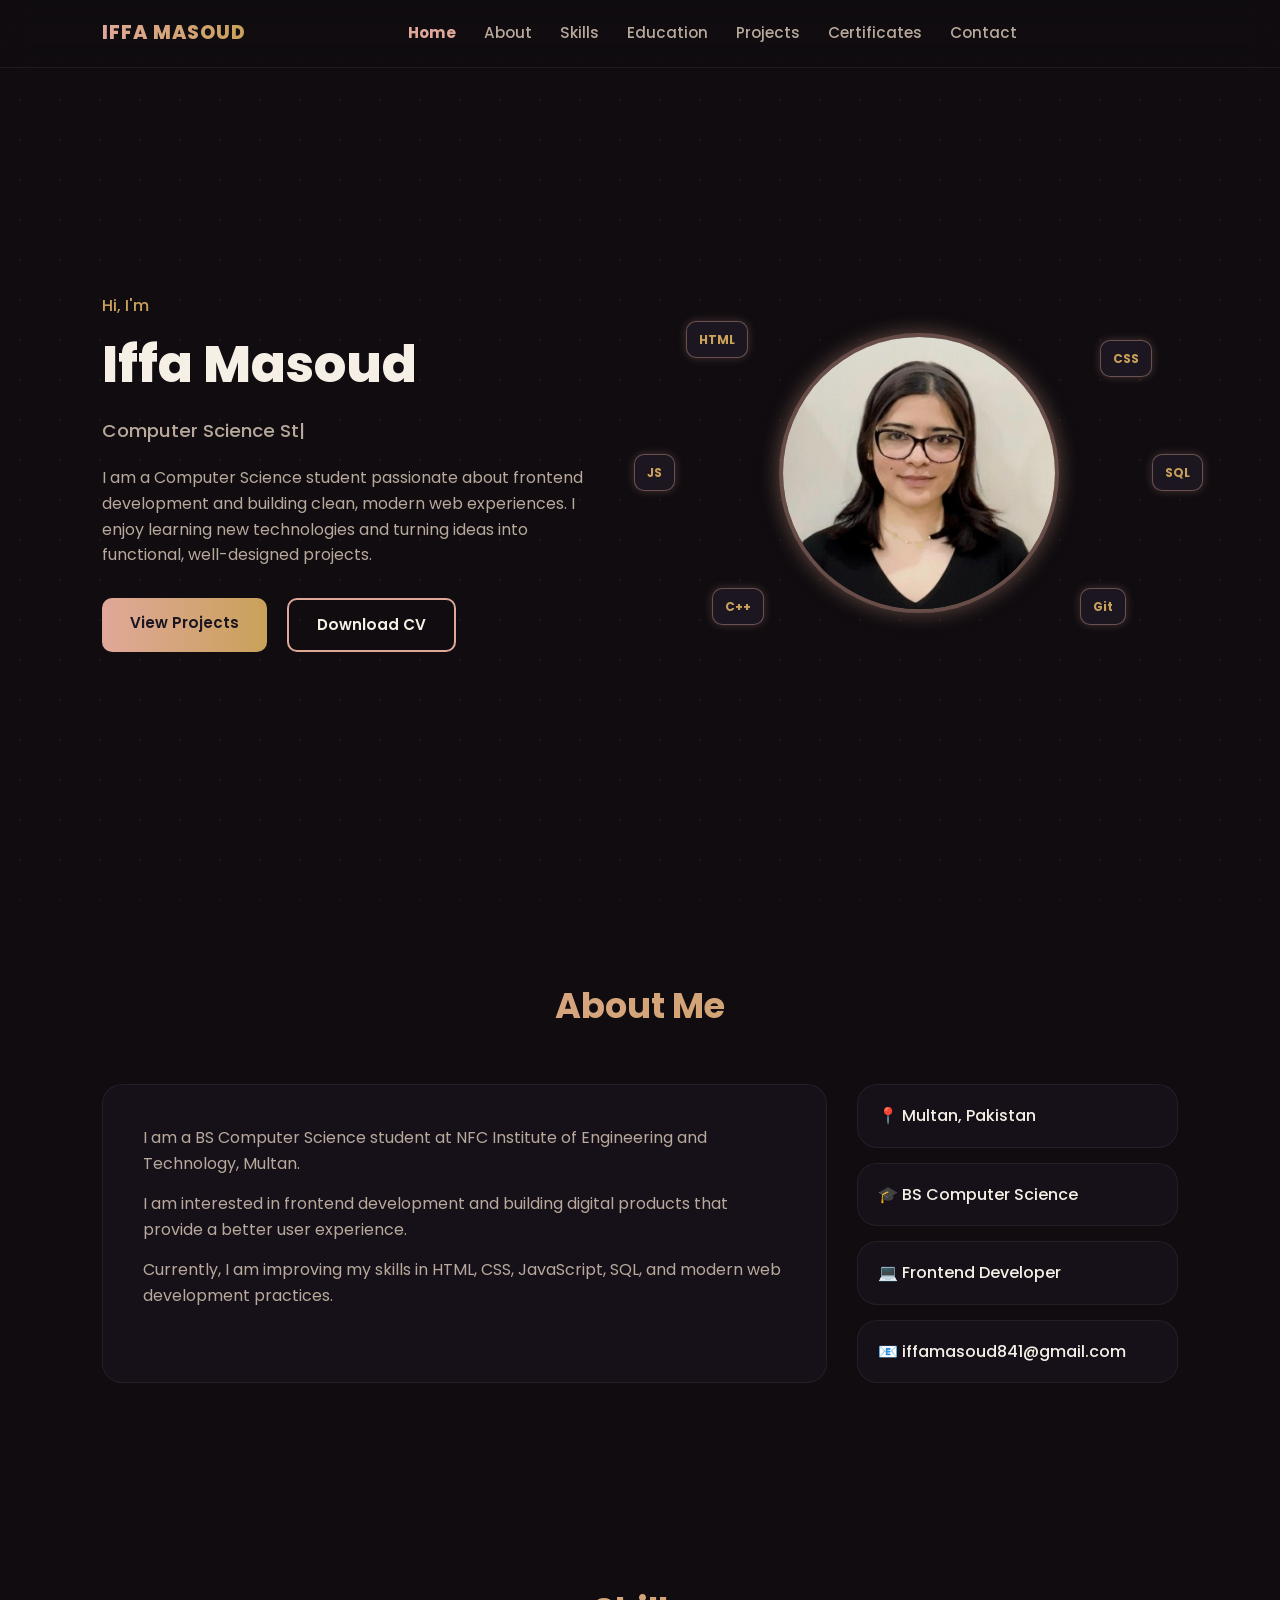
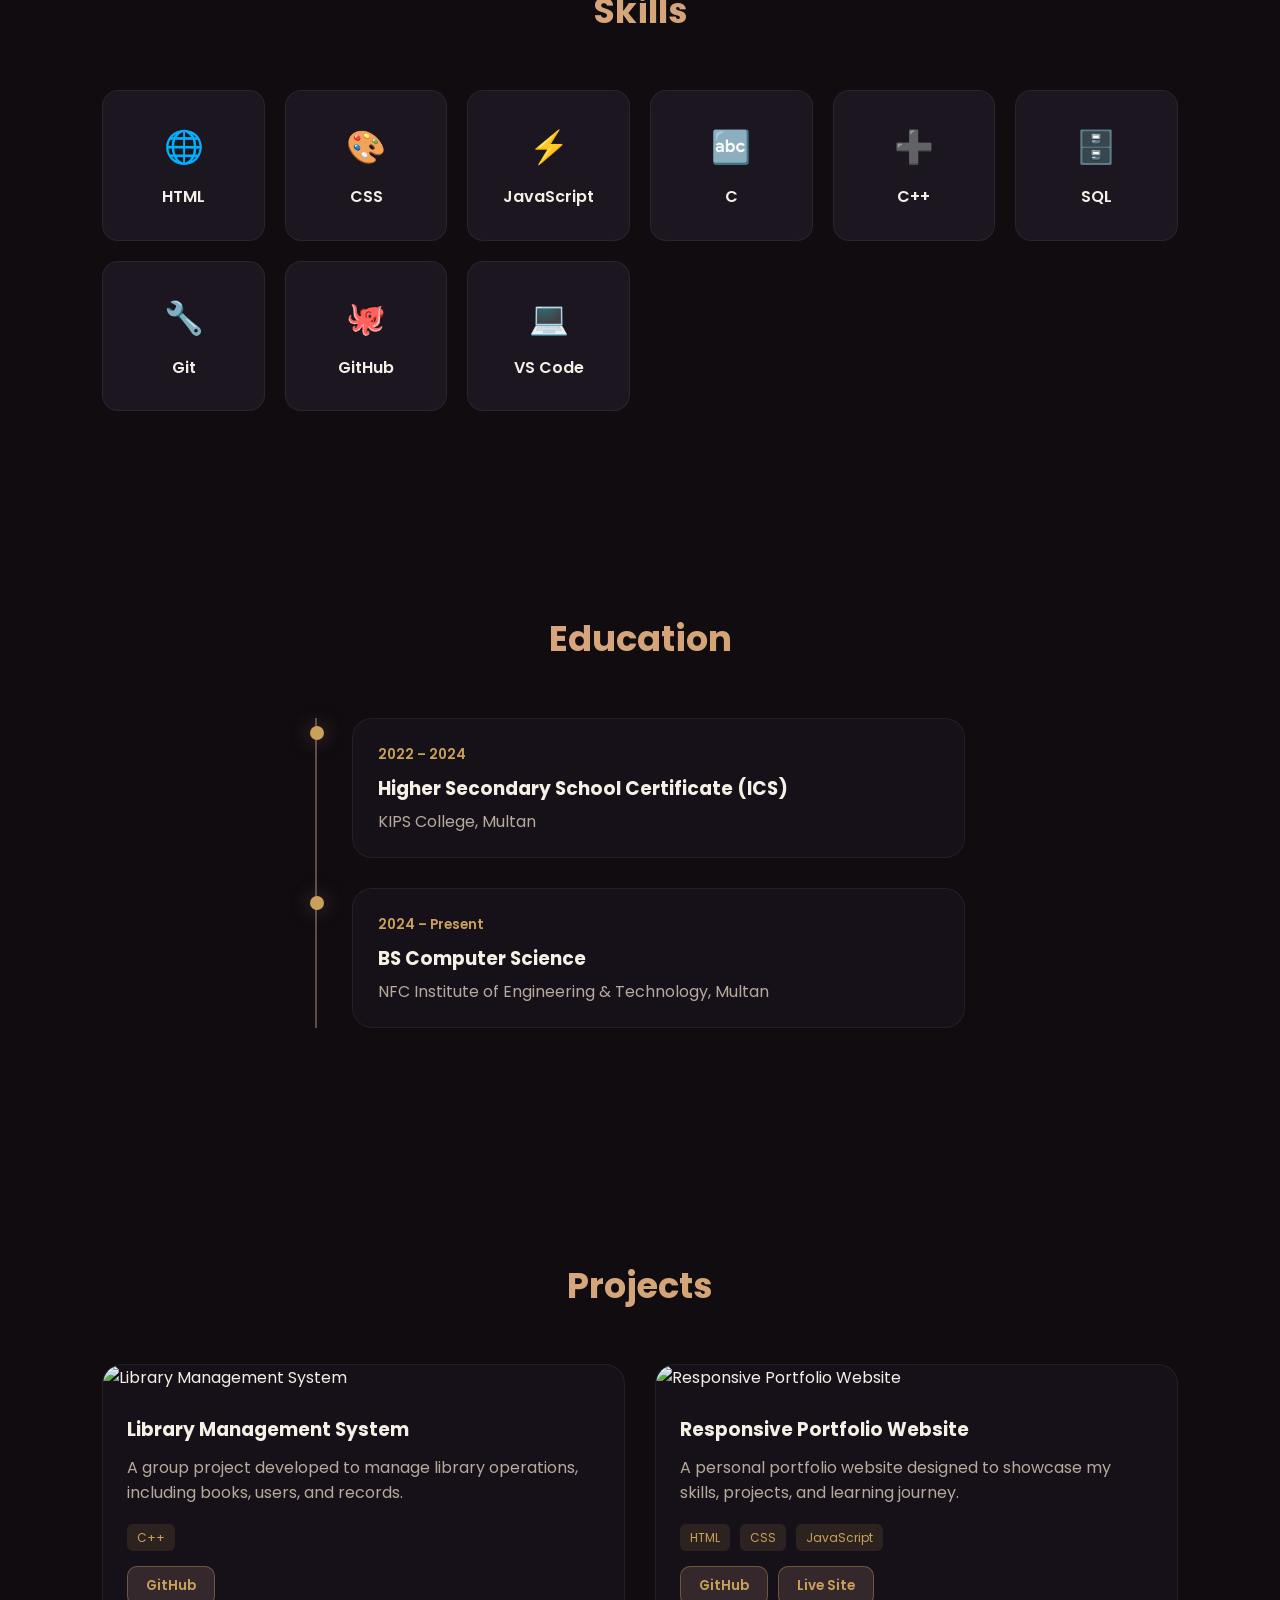
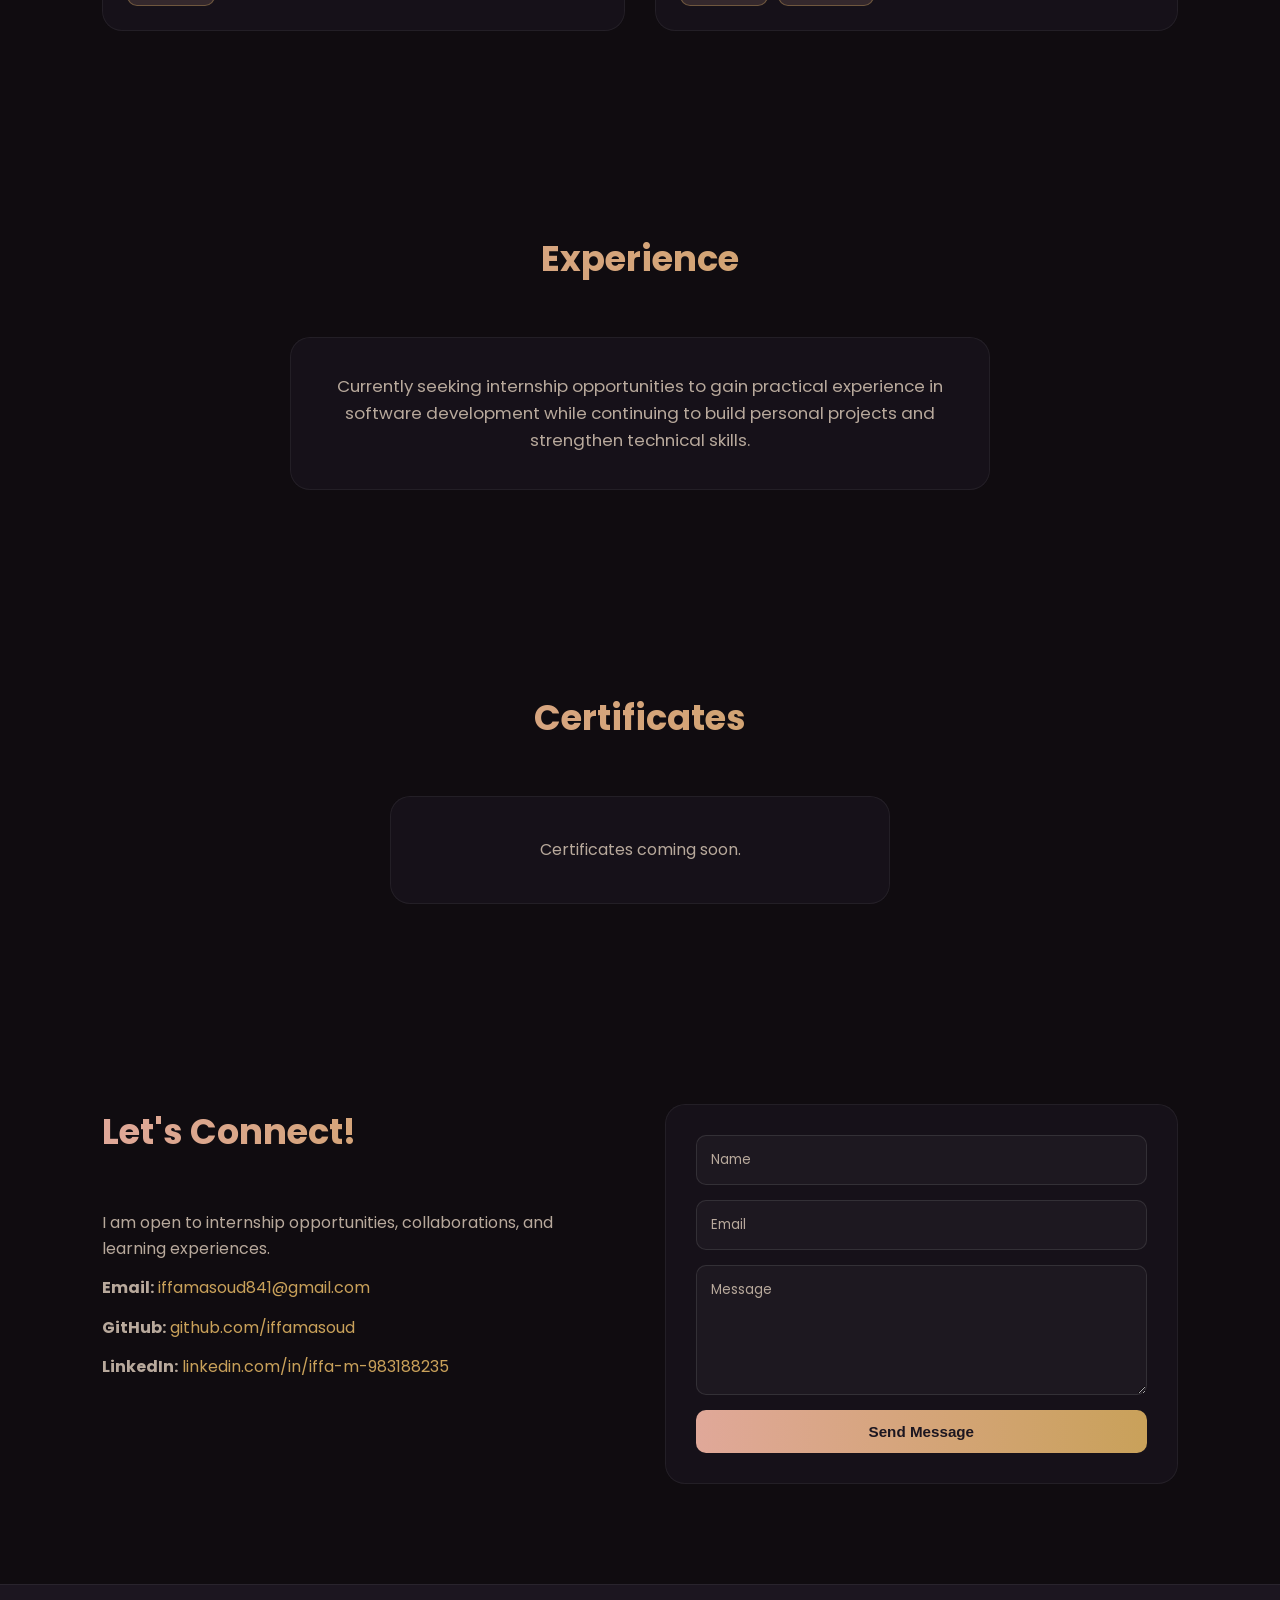
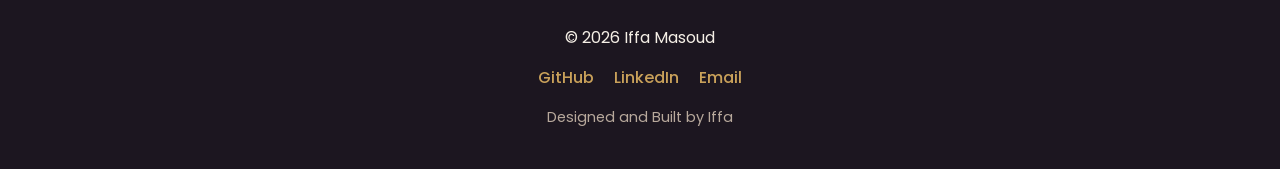
==== commit 4bee4a12: "code updated" ====
--- a/index.html
+++ b/index.html
@@ -1,1243 +1,235 @@
 <!DOCTYPE html>
 <html lang="en">
-
 <head>
-    <meta charset="UTF-8">
-    <meta name="viewport" content="width=device-width, initial-scale=1.0">
-
-    <title>Iffa Masoud | Computer Science Student & Frontend Developer</title>
-
-    <meta name="description"
-        content="Portfolio of Iffa Masoud - BS Computer Science Student, Frontend Developer and passionate learner building modern web experiences.">
-
-    <link rel="preconnect" href="https://fonts.googleapis.com">
-    <link rel="preconnect" href="https://fonts.gstatic.com" crossorigin>
-
-    <link
-        href="https://fonts.googleapis.com/css2?family=Poppins:wght@300;400;500;600;700&family=Space+Grotesk:wght@500;600;700&display=swap"
-        rel="stylesheet">
-
-    <link rel="stylesheet" href="style.css">
+<meta charset="UTF-8">
+<meta name="viewport" content="width=device-width, initial-scale=1.0">
+<title>Iffa Masoud | Portfolio</title>
+<link rel="preconnect" href="https://fonts.googleapis.com">
+<link href="https://fonts.googleapis.com/css2?family=Poppins:wght@400;500;600;700;800&display=swap" rel="stylesheet">
+<link rel="stylesheet" href="style.css">
 </head>
-
 <body>
 
-    <!--==============================
-    BACKGROUND
-    ==============================-->
-
-    <div class="background-grid"></div>
-    <div class="background-blur blur1"></div>
-    <div class="background-blur blur2"></div>
-
-    <div class="noise"></div>
-
-    <div id="cursorGlow"></div>
-
-    <div id="scrollBar"></div>
-
-    <!--==============================
-    NAVBAR
-    ==============================-->
-
-    <header class="navbar" id="navbar">
-
-        <div class="nav-container">
-
-            <a href="#home" class="logo">
-
-                <span class="logo-box">IM</span>
-
-                <div class="logo-text">
-
-                    <h3>Iffa Masoud</h3>
-
-                    <p>Computer Science Student</p>
-
-                </div>
-
-            </a>
-
-            <nav class="nav-links" id="navLinks">
-
-                <a href="#home">Home</a>
-
-                <a href="#about">About</a>
-
-                <a href="#skills">Skills</a>
-
-                <a href="#projects">Projects</a>
-
-                <a href="#research">Research</a>
-
-                <a href="#certificates">Certificates</a>
-
-                <a href="#contact">Contact</a>
-
-            </nav>
-
-            <div class="nav-actions">
-
-                <button id="themeToggle" class="theme-btn">
-
-                    🌙
-
-                </button>
-
-                <button id="menuBtn" class="menu-btn">
-
-                    ☰
-
-                </button>
-
-            </div>
-
+<!-- PARTICLES -->
+<div id="particles"></div>
+
+<!-- NAVBAR -->
+<header class="navbar" id="navbar">
+  <div class="logo">IFFA MASOUD</div>
+  <nav class="nav-links" id="navLinks">
+    <a href="#home">Home</a>
+    <a href="#about">About</a>
+    <a href="#skills">Skills</a>
+    <a href="#education">Education</a>
+    <a href="#projects">Projects</a>
+    <a href="#certificates">Certificates</a>
+    <a href="#contact">Contact</a>
+  </nav>
+  <div class="nav-actions">
+    <button id="menuToggle" class="menu-toggle" aria-label="Toggle menu">☰</button>
+  </div>
+</header>
+
+<!-- HERO -->
+<section id="home" class="hero fade-in">
+  <div class="hero-left">
+    <p class="hero-greeting">Hi, I'm</p>
+    <h1>Iffa Masoud</h1>
+    <p class="subtitle"><span id="typingText"></span><span class="cursor">|</span></p>
+    <p class="hero-text">
+      I am a Computer Science student passionate about frontend development and building clean, modern web experiences.
+      I enjoy learning new technologies and turning ideas into functional, well-designed projects.
+    </p>
+    <div class="hero-buttons">
+      <a href="#projects" class="btn btn-primary">View Projects</a>
+      <a href="assests/CV.pdf" class="btn btn-secondary" download>Download CV</a>
+    </div>
+  </div>
+  <div class="hero-right">
+    <div class="glow-circle"></div>
+    <div class="profile-card">
+      <img src="images/picture.jpeg" alt="Iffa Masoud" class="profile-img">
+    </div>
+    <div class="floating-icon icon-1">HTML</div>
+    <div class="floating-icon icon-2">CSS</div>
+    <div class="floating-icon icon-3">JS</div>
+    <div class="floating-icon icon-4">SQL</div>
+    <div class="floating-icon icon-5">C++</div>
+    <div class="floating-icon icon-6">Git</div>
+  </div>
+</section>
+
+<!-- ABOUT -->
+<section id="about" class="about fade-in">
+  <h2 class="section-heading">About Me</h2>
+  <div class="about-wrap">
+    <div class="about-card glass">
+      <p>I am a BS Computer Science student at NFC Institute of Engineering and Technology, Multan.</p>
+      <p>I am interested in frontend development and building digital products that provide a better user experience.</p>
+      <p>Currently, I am improving my skills in HTML, CSS, JavaScript, SQL, and modern web development practices.</p>
+    </div>
+    <div class="about-info">
+      <div class="info-card glass">📍 Multan, Pakistan</div>
+      <div class="info-card glass">🎓 BS Computer Science</div>
+      <div class="info-card glass">💻 Frontend Developer</div>
+      <div class="info-card glass">📧 iffamasoud841@gmail.com</div>
+    </div>
+  </div>
+</section>
+
+<!-- SKILLS -->
+<section id="skills" class="skills fade-in">
+  <h2 class="section-heading">Skills</h2>
+  <div class="skills-grid">
+    <div class="glow-card">
+      <div class="glow-icon">🌐</div>
+      <h3>HTML</h3>
+    </div>
+    <div class="glow-card">
+      <div class="glow-icon">🎨</div>
+      <h3>CSS</h3>
+    </div>
+    <div class="glow-card">
+      <div class="glow-icon">⚡</div>
+      <h3>JavaScript</h3>
+    </div>
+    <div class="glow-card">
+      <div class="glow-icon">🔤</div>
+      <h3>C</h3>
+    </div>
+    <div class="glow-card">
+      <div class="glow-icon">➕</div>
+      <h3>C++</h3>
+    </div>
+    <div class="glow-card">
+      <div class="glow-icon">🗄️</div>
+      <h3>SQL</h3>
+    </div>
+    <div class="glow-card">
+      <div class="glow-icon">🔧</div>
+      <h3>Git</h3>
+    </div>
+    <div class="glow-card">
+      <div class="glow-icon">🐙</div>
+      <h3>GitHub</h3>
+    </div>
+    <div class="glow-card">
+      <div class="glow-icon">💻</div>
+      <h3>VS Code</h3>
+    </div>
+  </div>
+</section>
+
+<!-- EDUCATION -->
+<section id="education" class="education fade-in">
+  <h2 class="section-heading">Education</h2>
+  <div class="timeline">
+    <div class="timeline-item">
+      <span class="dot"></span>
+      <div class="timeline-content glass">
+        <span class="timeline-date">2022 – 2024</span>
+        <h3>Higher Secondary School Certificate (ICS)</h3>
+        <p>KIPS College, Multan</p>
+      </div>
+    </div>
+    <div class="timeline-item">
+      <span class="dot"></span>
+      <div class="timeline-content glass">
+        <span class="timeline-date">2024 – Present</span>
+        <h3>BS Computer Science</h3>
+        <p>NFC Institute of Engineering &amp; Technology, Multan</p>
+      </div>
+    </div>
+  </div>
+</section>
+
+<!-- PROJECTS -->
+<section id="projects" class="projects fade-in">
+  <h2 class="section-heading">Projects</h2>
+  <div class="projects-grid">
+
+    <div class="project-card glass">
+      <img src="images/project1.jpg" alt="Library Management System">
+      <div class="project-info">
+        <h3>Library Management System</h3>
+        <p>A group project developed to manage library operations, including books, users, and records.</p>
+        <span class="tech-tag">C++</span>
+        <div class="project-links">
+          <a href="https://github.com/iffamasoud/library-management-system" target="_blank" class="btn btn-small">GitHub</a>
         </div>
-
-    </header>
-
-    <!--==============================
-    HERO
-    ==============================-->
-
-    <section id="home" class="hero section">
-
-        <div class="hero-container">
-
-            <div class="hero-left">
-
-                <span class="hero-tag">
-
-                    COMPUTER SCIENCE STUDENT
-
-                </span>
-
-                <h1>
-
-                    Designing &
-                    Building
-                    <span class="gradient-text">
-                        Modern Digital Experiences
-                    </span>
-
-                </h1>
-
-                <h2>
-
-                    <span id="typing"></span>
-
-                </h2>
-
-                <p class="hero-description">
-
-                    Hi, I'm <strong>Iffa Masoud</strong>, a BS Computer Science student
-                    at NFC Institute of Engineering & Technology, Multan.
-
-                    I enjoy transforming ideas into clean, responsive and visually
-                    engaging websites while continuously learning modern web
-                    technologies and software development.
-
-                </p>
-
-                <div class="hero-buttons">
-
-                    <a href="#projects" class="primary-btn">
-
-                        View Projects
-
-                    </a>
-
-                    <a href="assets/CV.pdf"
-                        download
-                        class="secondary-btn">
-
-                        Download CV
-
-                    </a>
-
-                </div>
-
-                <div class="hero-stats">
-
-                    <div class="stat-card">
-
-                        <h3>02+</h3>
-
-                        <p>Projects Built</p>
-
-                    </div>
-
-                    <div class="stat-card">
-
-                        <h3>2024</h3>
-
-                        <p>Started BSCS</p>
-
-                    </div>
-
-                    <div class="stat-card">
-
-                        <h3>∞</h3>
-
-                        <p>Always Learning</p>
-
-                    </div>
-
-                </div>
-
-            </div>
-                        <div class="hero-right">
-
-                <div class="hero-image-area">
-
-                    <!-- Decorative Glow -->
-                    <div class="image-glow"></div>
-
-                    <!-- Decorative Ring -->
-                    <div class="hero-ring"></div>
-
-                    <!-- Profile Image -->
-                    <div class="profile-wrapper">
-
-                        <img
-                            src="images/picture.jpeg"
-                            alt="Iffa Masoud"
-                            class="profile-image">
-
-                    </div>
-
-                    <!-- Floating Skill Tags -->
-
-                    <div class="floating-card floating-html">
-                        HTML5
-                    </div>
-
-                    <div class="floating-card floating-css">
-                        CSS3
-                    </div>
-
-                    <div class="floating-card floating-js">
-                        JavaScript
-                    </div>
-
-                    <div class="floating-card floating-cpp">
-                        C++
-                    </div>
-
-                    <div class="floating-card floating-sql">
-                        SQL
-                    </div>
-
-                    <!-- Small Code Card -->
-
-                    <div class="code-card">
-
-                        <div class="code-header">
-
-                            <span class="dot red"></span>
-                            <span class="dot yellow"></span>
-                            <span class="dot green"></span>
-
-                            <p>portfolio.js</p>
-
-                        </div>
-
-<pre class="code-content"><code>const developer = {
-
-  name: "Iffa Masoud",
-
-  role: "Frontend Developer",
-
-  education: "BSCS",
-
-  learning: [
-    "HTML",
-    "CSS",
-    "JavaScript",
-    "SQL",
-    "Git"
-  ],
-
-  status: "Always Learning 🚀"
-
-};</code></pre>
-
-                    </div>
-
-                </div>
-
-            </div>
-
+      </div>
+    </div>
+
+    <div class="project-card glass">
+      <img src="images/project2.jpg" alt="Responsive Portfolio Website">
+      <div class="project-info">
+        <h3>Responsive Portfolio Website</h3>
+        <p>A personal portfolio website designed to showcase my skills, projects, and learning journey.</p>
+        <span class="tech-tag">HTML</span>
+        <span class="tech-tag">CSS</span>
+        <span class="tech-tag">JavaScript</span>
+        <div class="project-links">
+          <a href="https://github.com/iffamasoud/portfolio" target="_blank" class="btn btn-small">GitHub</a>
+          <a href="https://iffamasoud.github.io/portfolio" target="_blank" class="btn btn-small">Live Site</a>
         </div>
-
-    </section>
-    <!--=========================================
-ABOUT
-==========================================-->
-
-<section id="about" class="section">
-
-    <div class="section-header">
-
-        <span class="section-tag">
-            ABOUT ME
-        </span>
-
-        <h2 class="section-heading">
-            Passionate About Creating
-            <span class="gradient-text">Modern Web Experiences</span>
-        </h2>
-
-        <p class="section-subtitle">
-            Every project I build is another step toward becoming a skilled software developer.
-        </p>
-
-    </div>
-
-    <div class="about-container">
-
-        <!-- Left Side -->
-
-        <div class="about-left">
-
-            <div class="about-card glass-card">
-
-                <h3>Hello 👋 I'm Iffa</h3>
-
-                <p>
-
-                    I'm a BS Computer Science student at
-                    <strong>NFC Institute of Engineering &
-                    Technology, Multan</strong>.
-
-                    I enjoy transforming ideas into clean,
-                    responsive and visually appealing websites.
-
-                </p>
-
-                <p>
-
-                    Currently I'm strengthening my knowledge in
-                    Frontend Development, JavaScript,
-                    Git/GitHub, Programming Fundamentals
-                    and Problem Solving.
-
-                </p>
-
-                <p>
-
-                    My goal is to secure a Frontend Development
-                    Internship, contribute to real-world
-                    software projects and continue improving
-                    every day.
-
-                </p>
-
-            </div>
-
-        </div>
-
-        <!-- Right Side -->
-
-        <div class="about-right">
-
-            <div class="info-card">
-
-                <div class="info-icon">
-                    🎓
-                </div>
-
-                <div>
-
-                    <h3>Education</h3>
-
-                    <p>
-                        BS Computer Science
-                    </p>
-
-                    <span>
-                        NFC IET, Multan
-                    </span>
-
-                </div>
-
-            </div>
-
-            <div class="info-card">
-
-                <div class="info-icon">
-                    💻
-                </div>
-
-                <div>
-
-                    <h3>Specialization</h3>
-
-                    <p>
-                        Frontend Development
-                    </p>
-
-                    <span>
-                        Modern Responsive Websites
-                    </span>
-
-                </div>
-
-            </div>
-
-            <div class="info-card">
-
-                <div class="info-icon">
-                    📍
-                </div>
-
-                <div>
-
-                    <h3>Location</h3>
-
-                    <p>
-                        Multan
-                    </p>
-
-                    <span>
-                        Punjab, Pakistan
-                    </span>
-
-                </div>
-
-            </div>
-
-            <div class="info-card">
-
-                <div class="info-icon">
-                    🚀
-                </div>
-
-                <div>
-
-                    <h3>Career Goal</h3>
-
-                    <p>
-                        Frontend Internship
-                    </p>
-
-                    <span>
-                        Building Modern User Interfaces
-                    </span>
-
-                </div>
-
-            </div>
-
-        </div>
-
-    </div>
-
-</section>
-<!--=========================================
-SKILLS
-==========================================-->
-
-<section id="skills" class="section">
-
-    <div class="section-header">
-
-        <span class="section-tag">
-            MY TOOLBOX
-        </span>
-
-        <h2 class="section-heading">
-            Technologies I Work With
-        </h2>
-
-        <p class="section-subtitle">
-            Continuously learning, building and improving my technical skills.
-        </p>
-
-    </div>
-
-    <div class="skills-container">
-
-        <!-- Frontend -->
-
-        <div class="skill-category glass-card">
-
-            <div class="skill-title">
-
-                <span class="skill-icon">🌐</span>
-
-                <h3>Frontend</h3>
-
-            </div>
-
-            <div class="skill-tags">
-
-                <span>HTML5</span>
-                <span>CSS3</span>
-                <span>Responsive Design</span>
-                <span>JavaScript</span>
-
-            </div>
-
-        </div>
-
-        <!-- Programming -->
-
-        <div class="skill-category glass-card">
-
-            <div class="skill-title">
-
-                <span class="skill-icon">💻</span>
-
-                <h3>Programming</h3>
-
-            </div>
-
-            <div class="skill-tags">
-
-                <span>C</span>
-                <span>C++</span>
-                <span>SQL</span>
-
-            </div>
-
-        </div>
-
-        <!-- Tools -->
-
-        <div class="skill-category glass-card">
-
-            <div class="skill-title">
-
-                <span class="skill-icon">🛠️</span>
-
-                <h3>Tools</h3>
-
-            </div>
-
-            <div class="skill-tags">
-
-                <span>Git</span>
-                <span>GitHub</span>
-                <span>VS Code</span>
-                <span>Figma</span>
-
-            </div>
-
-        </div>
-
-        <!-- Learning -->
-
-        <div class="skill-category glass-card">
-
-            <div class="skill-title">
-
-                <span class="skill-icon">📚</span>
-
-                <h3>Currently Learning</h3>
-
-            </div>
-
-            <div class="skill-tags">
-
-                <span>JavaScript ES6</span>
-                <span>DOM Manipulation</span>
-                <span>Frontend Projects</span>
-                <span>Problem Solving</span>
-
-            </div>
-
-        </div>
-
-    </div>
-
-</section>
-<!--=========================================
-FEATURED PROJECT
-==========================================-->
-
-<section id="featured" class="section">
-
-    <div class="section-header">
-
-        <span class="section-tag">
-            FEATURED PROJECT
-        </span>
-
-        <h2 class="section-heading">
-            Project I'm Proud Of
-        </h2>
-
-        <p class="section-subtitle">
-            A project that helped strengthen my programming fundamentals and teamwork skills.
-        </p>
-
-    </div>
-
-    <div class="featured-project glass-card">
-
-        <div class="featured-image">
-
-            <img
-                src="images/project1.jpg"
-                alt="Library Management System">
-
-        </div>
-
-        <div class="featured-content">
-
-            <span class="project-label">
-
-                C++ PROJECT
-
-            </span>
-
-            <h3>
-
-                Library Management System
-
-            </h3>
-
-            <p>
-
-                A desktop application developed in C++ as a university
-                group project. It manages books, students and borrowing
-                records while improving my understanding of file handling,
-                object-oriented programming and collaborative development.
-
-            </p>
-
-            <div class="project-stack">
-
-                <span>C++</span>
-
-                <span>OOP</span>
-
-                <span>File Handling</span>
-
-                <span>Team Project</span>
-
-            </div>
-
-            <div class="project-buttons">
-
-                <a href="https://github.com/iffamasoud/library-management-system"
-                    target="_blank"
-                    class="primary-btn">
-
-                    GitHub
-
-                </a>
-
-            </div>
-
-        </div>
-
-    </div>
-
-</section>
-
-<!--=========================================
-PROJECTS
-==========================================-->
-
-<section id="projects" class="section">
-
-    <div class="section-header">
-
-        <span class="section-tag">
-            MY PROJECTS
-        </span>
-
-        <h2 class="section-heading">
-            Recent Work
-        </h2>
-
-        <p class="section-subtitle">
-            Every project reflects my learning journey and passion for software development.
-        </p>
-
-    </div>
-
-    <div class="projects-grid">
-
-        <!-- Project 1 -->
-
-        <div class="project-card glass-card">
-
-            <img
-                src="images/project1.jpg"
-                alt="Library Project">
-
-            <div class="project-info">
-
-                <span class="project-type">
-
-                    Desktop Application
-
-                </span>
-
-                <h3>
-
-                    Library Management System
-
-                </h3>
-
-                <p>
-
-                    Built using C++ with file handling concepts to manage books,
-                    students and library records.
-
-                </p>
-
-                <div class="mini-tags">
-
-                    <span>C++</span>
-
-                    <span>OOP</span>
-
-                </div>
-
-                <a
-                    href="https://github.com/iffamasoud/library-management-system"
-                    target="_blank"
-                    class="secondary-btn">
-
-                    View Project
-
-                </a>
-
-            </div>
-
-        </div>
-
-        <!-- Project 2 -->
-
-        <div class="project-card glass-card">
-
-            <img
-                src="images/project2.jpg"
-                alt="Portfolio Website">
-
-            <div class="project-info">
-
-                <span class="project-type">
-
-                    Frontend
-
-                </span>
-
-                <h3>
-
-                    Personal Portfolio
-
-                </h3>
-
-                <p>
-
-                    A responsive personal portfolio built with HTML,
-                    CSS and JavaScript featuring animations,
-                    dark/light mode and a modern interface.
-
-                </p>
-
-                <div class="mini-tags">
-
-                    <span>HTML</span>
-
-                    <span>CSS</span>
-
-                    <span>JavaScript</span>
-
-                </div>
-
-                <a
-                    href="#home"
-                    class="secondary-btn">
-
-                    Live Preview
-
-                </a>
-
-            </div>
-
-        </div>
-
-        <!-- Project 3 -->
-
-        <div class="project-card glass-card upcoming">
-
-            <img
-                src="images/project3.jpg"
-                alt="Upcoming Project">
-
-            <div class="project-info">
-
-                <span class="project-type">
-
-                    Coming Soon
-
-                </span>
-
-                <h3>
-
-                    Future Project
-
-                </h3>
-
-                <p>
-
-                    This section will showcase future web development
-                    projects as I continue expanding my portfolio and
-                    learning new technologies.
-
-                </p>
-
-                <div class="mini-tags">
-
-                    <span>Learning</span>
-
-                    <span>Building</span>
-
-                </div>
-
-                <button class="secondary-btn" disabled>
-
-                    Coming Soon
-
-                </button>
-
-            </div>
-
-        </div>
-
-    </div>
-
-</section>
-<!--=========================================
-RESEARCH
-==========================================-->
-
-<section id="research" class="section">
-
-    <div class="section-header">
-
-        <span class="section-tag">
-            LEARNING JOURNEY
-        </span>
-
-        <h2 class="section-heading">
-            Research & Continuous Learning
-        </h2>
-
-        <p class="section-subtitle">
-            I'm constantly exploring modern technologies to improve my development skills.
-        </p>
-
-    </div>
-
-    <div class="research-grid">
-
-        <div class="research-card glass-card">
-
-            <span class="research-badge learning">
-                Currently Learning
-            </span>
-
-            <h3>Modern Frontend Development</h3>
-
-            <p>
-                Learning responsive layouts, JavaScript, DOM manipulation,
-                accessibility and building interactive user interfaces.
-            </p>
-
-        </div>
-
-        <div class="research-card glass-card">
-
-            <span class="research-badge explore">
-                Exploring
-            </span>
-
-            <h3>Web Performance</h3>
-
-            <p>
-                Studying responsive design, optimization techniques,
-                accessibility and modern UI/UX principles.
-            </p>
-
-        </div>
-
-        <div class="research-card glass-card">
-
-            <span class="research-badge future">
-                Future Goal
-            </span>
-
-            <h3>Full Stack Development</h3>
-
-            <p>
-                Planning to learn APIs, backend development,
-                databases and deployment technologies.
-            </p>
-
-        </div>
-
-    </div>
-
-</section>
-
-<!--=========================================
-CERTIFICATES
-==========================================-->
-
-<section id="certificates" class="section">
-
-    <div class="section-header">
-
-        <span class="section-tag">
-            ACHIEVEMENTS
-        </span>
-
-        <h2 class="section-heading">
-            Certificates & Learning
-        </h2>
-
-        <p class="section-subtitle">
-            Every completed course represents another step in my learning journey.
-        </p>
-
-    </div>
-
-    <div class="certificate-grid">
-
-        <div class="certificate-card glass-card">
-
-            <div class="certificate-icon">
-                🏅
-            </div>
-
-            <h3>Web Development</h3>
-
-            <p>
-                HTML, CSS and modern web development
-                certifications will appear here.
-            </p>
-
-        </div>
-
-        <div class="certificate-card glass-card">
-
-            <div class="certificate-icon">
-                💻
-            </div>
-
-            <h3>Programming</h3>
-
-            <p>
-                Future programming certificates,
-                workshops and technical achievements.
-            </p>
-
-        </div>
-
-        <div class="certificate-card glass-card">
-
-            <div class="certificate-icon">
-                🚀
-            </div>
-
-            <h3>Professional Growth</h3>
-
-            <p>
-                Internship certificates,
-                seminars and future accomplishments.
-            </p>
-
-        </div>
-
-    </div>
-
-</section>
-<!--=========================================
-DEVELOPER TERMINAL
-==========================================-->
-
-<section id="terminal" class="section">
-
-    <div class="section-header">
-
-        <span class="section-tag">
-            DEVELOPER CONSOLE
-        </span>
-
-        <h2 class="section-heading">
-            Terminal
-        </h2>
-
-        <p class="section-subtitle">
-            A quick overview of who I am as a developer.
-        </p>
-
-    </div>
-
-    <div class="terminal glass-card">
-
-        <div class="terminal-header">
-
-            <div class="terminal-left">
-
-                <span class="circle red"></span>
-                <span class="circle yellow"></span>
-                <span class="circle green"></span>
-
-            </div>
-
-            <div class="terminal-title">
-
-                portfolio-terminal
-
-            </div>
-
-        </div>
-
-        <div class="terminal-body">
-
-            <p><span class="prompt">$</span> whoami</p>
-            <p class="terminal-output">
-                Iffa Masoud
-            </p>
-
-            <p><span class="prompt">$</span> education</p>
-            <p class="terminal-output">
-                BS Computer Science
-            </p>
-
-            <p><span class="prompt">$</span> university</p>
-            <p class="terminal-output">
-                NFC Institute of Engineering & Technology, Multan
-            </p>
-
-            <p><span class="prompt">$</span> skills</p>
-            <p class="terminal-output">
-                HTML • CSS • JavaScript • C • C++ • SQL • Git • GitHub
-            </p>
-
-            <p><span class="prompt">$</span> interests</p>
-            <p class="terminal-output">
-                Frontend Development • Responsive Design • Problem Solving
-            </p>
-
-            <p><span class="prompt">$</span> goal</p>
-            <p class="terminal-output">
-                Frontend Development Internship
-            </p>
-
-            <p><span class="prompt">$</span> status</p>
-            <p class="terminal-output success">
-                Available for Learning & Opportunities 🚀
-            </p>
-
-        </div>
-
-    </div>
-
-</section>
-<!--=========================================
-CONTACT
-==========================================-->
-
-<section id="contact" class="section">
-
-    <div class="section-header">
-
-        <span class="section-tag">
-            CONTACT
-        </span>
-
-        <h2 class="section-heading">
-            Let's Build Something Together
-        </h2>
-
-        <p class="section-subtitle">
-            I'm always open to internship opportunities, collaborations and learning experiences.
-        </p>
-
-    </div>
-
-    <div class="contact-container">
-
-        <!-- Left -->
-
-        <div class="contact-info glass-card">
-
-            <h3>Get In Touch</h3>
-
-            <p>
-                Whether you have an internship opportunity, project idea or simply
-                want to connect, I'd love to hear from you.
-            </p>
-
-            <div class="contact-item">
-
-                <span>Email</span>
-
-                <a href="mailto:iffamasoud841@gmail.com">
-                    iffamasoud841@gmail.com
-                </a>
-
-            </div>
-
-            <div class="contact-item">
-
-                <span>GitHub</span>
-
-                <a href="https://github.com/iffamasoud"
-                   target="_blank">
-
-                    github.com/iffamasoud
-
-                </a>
-
-            </div>
-
-            <div class="contact-item">
-
-                <span>LinkedIn</span>
-
-                <a href="https://linkedin.com/in/iffa-m-983188235"
-                   target="_blank">
-
-                    linkedin.com/in/iffa-m-983188235
-
-                </a>
-
-            </div>
-
-        </div>
-
-        <!-- Right -->
-
-        <div class="contact-form glass-card">
-
-            <h3>Send a Message</h3>
-
-            <form>
-
-                <input
-                    type="text"
-                    placeholder="Your Name"
-                    required>
-
-                <input
-                    type="email"
-                    placeholder="Your Email"
-                    required>
-
-                <textarea
-                    rows="6"
-                    placeholder="Write your message..."
-                    required></textarea>
-
-                <button
-                    type="submit"
-                    class="primary-btn">
-
-                    Send Message
-
-                </button>
-
-            </form>
-
-        </div>
-
-    </div>
-
-</section>
-
-<!--=========================================
-FOOTER
-==========================================-->
-
-<footer>
-
-    <div class="footer-container">
-
-        <h2>Iffa Masoud</h2>
-
-        <p class="footer-role">
-
-            Computer Science Student • Frontend Developer
-
-        </p>
-
-        <p class="footer-description">
-
-            Passionate about creating modern, responsive web experiences,
-            continuously learning new technologies and preparing for
-            real-world software development.
-
-        </p>
-
-        <div class="footer-links">
-
-            <a href="#home">Home</a>
-
-            <a href="#about">About</a>
-
-            <a href="#skills">Skills</a>
-
-            <a href="#projects">Projects</a>
-
-            <a href="#contact">Contact</a>
-
-        </div>
-
-        <div class="footer-socials">
-
-            <a href="https://github.com/iffamasoud"
-               target="_blank">
-
-                GitHub
-
-            </a>
-
-            <a href="https://linkedin.com/in/iffa-m-983188235"
-               target="_blank">
-
-                LinkedIn
-
-            </a>
-
-            <a href="mailto:iffamasoud841@gmail.com">
-
-                Email
-
-            </a>
-
-        </div>
-
-        <div class="footer-bottom">
-
-            © 2026 Iffa Masoud • Designed & Developed by Iffa Masoud
-
-        </div>
-
-    </div>
-
+      </div>
+    </div>
+
+  </div>
+</section>
+
+<!-- EXPERIENCE -->
+<section id="experience" class="experience fade-in">
+  <h2 class="section-heading">Experience</h2>
+  <div class="experience-card glass">
+    <p>Currently seeking internship opportunities to gain practical experience in software development while continuing to build personal projects and strengthen technical skills.</p>
+  </div>
+</section>
+
+<!-- CERTIFICATES -->
+<section id="certificates" class="certificates fade-in">
+  <h2 class="section-heading">Certificates</h2>
+  <div class="certificates-empty glass">
+    <p>Certificates coming soon.</p>
+  </div>
+</section>
+
+<!-- CONTACT -->
+<section id="contact" class="contact fade-in">
+  <div class="contact-left">
+    <h2 class="section-heading" style="text-align:left;">Let's Connect!</h2>
+    <p>I am open to internship opportunities, collaborations, and learning experiences.</p>
+    <p><strong>Email:</strong> <a href="mailto:iffamasoud841@gmail.com">iffamasoud841@gmail.com</a></p>
+    <p><strong>GitHub:</strong> <a href="https://github.com/iffamasoud" target="_blank">github.com/iffamasoud</a></p>
+    <p><strong>LinkedIn:</strong> <a href="https://www.linkedin.com/in/iffa-m-983188235" target="_blank">linkedin.com/in/iffa-m-983188235</a></p>
+  </div>
+  <div class="contact-right">
+    <form class="contact-form glass">
+      <input type="text" placeholder="Name" required>
+      <input type="email" placeholder="Email" required>
+      <textarea placeholder="Message" rows="5" required></textarea>
+      <button type="submit" class="btn btn-primary">Send Message</button>
+    </form>
+  </div>
+</section>
+
+<!-- FOOTER -->
+<footer class="footer">
+  <p>&copy; 2026 Iffa Masoud</p>
+  <div class="footer-socials">
+    <a href="https://github.com/iffamasoud" target="_blank">GitHub</a>
+    <a href="https://www.linkedin.com/in/iffa-m-983188235" target="_blank">LinkedIn</a>
+    <a href="mailto:iffamasoud841@gmail.com">Email</a>
+  </div>
+  <p class="footer-quote">Designed and Built by Iffa</p>
 </footer>
 
-<!--=========================================
-BACK TO TOP
-==========================================-->
-
-<button id="backToTop">
-
-    ↑
-
-</button>
+<!-- SCROLL PROGRESS BAR -->
+<div id="scrollProgress"></div>
+
+<!-- BACK TO TOP BUTTON -->
+<button id="backToTop" aria-label="Back to top">↑</button>
 
 <script src="script.js"></script>
-
 </body>
 </html>
--- a/style.css
+++ b/style.css
@@ -1,1179 +1,623 @@
-/*==================================================
-GOOGLE FONTS
-==================================================*/
-
-@import url('https://fonts.googleapis.com/css2?family=Poppins:wght@300;400;500;600;700&family=Space+Grotesk:wght@500;600;700&display=swap');
-
-/*==================================================
-RESET
-==================================================*/
-
-*{
-    margin:0;
-    padding:0;
-    box-sizing:border-box;
-}
-
-html{
-    scroll-behavior:smooth;
-}
-
-body{
-    overflow-x:hidden;
-    font-family:'Poppins',sans-serif;
-    transition:.4s;
-}
-
-img{
-    max-width:100%;
-    display:block;
-}
-
-a{
-    text-decoration:none;
-}
-
-button{
-    border:none;
-    cursor:pointer;
-    font-family:inherit;
-}
-
-ul{
-    list-style:none;
-}
-
-/*==================================================
-THEME VARIABLES
-==================================================*/
-
-:root{
-
-/* Background */
-
---bg:#060816;
---bg-secondary:#10182B;
---glass:rgba(16,24,43,.75);
-
-/* Text */
-
---text:#F8FAFC;
---text-light:#CBD5E1;
---text-muted:#94A3B8;
-
-/* Accent */
-
---primary:#4F8CFF;
---secondary:#7C5CFF;
---cyan:#27D3FF;
-
-/* Border */
-
---border:rgba(255,255,255,.08);
-
-/* Shadow */
-
---shadow:0 20px 60px rgba(0,0,0,.35);
-
---radius:22px;
-
-}
-
-/*==================================================
-LIGHT MODE
-==================================================*/
-
-body.light-mode{
-
---bg:#F5F7FC;
---bg-secondary:#FFFFFF;
---glass:rgba(255,255,255,.80);
-
---text:#0F172A;
---text-light:#334155;
---text-muted:#64748B;
-
---border:#E2E8F0;
-
---shadow:0 20px 45px rgba(15,23,42,.08);
-
-}
-
-/*==================================================
-BODY
-==================================================*/
-
-body{
-
-background:var(--bg);
-
-color:var(--text);
-
-line-height:1.7;
-
-transition:
-background .4s,
-color .4s;
-
-}
-
-/*==================================================
-CUSTOM SCROLLBAR
-==================================================*/
-
-::-webkit-scrollbar{
-
-width:9px;
-
-}
-
-::-webkit-scrollbar-track{
-
-background:var(--bg);
-
-}
-
-::-webkit-scrollbar-thumb{
-
-background:linear-gradient(
-180deg,
-var(--primary),
-var(--secondary)
-);
-
-border-radius:50px;
-
-}
-
-/*==================================================
-SECTIONS
-==================================================*/
-
-.section{
-
-padding:120px 8%;
-
-position:relative;
-
-}
-
-.section-header{
-
-text-align:center;
-
-margin-bottom:70px;
-
-}
-
-.section-tag{
-
-display:inline-block;
-
-padding:8px 18px;
-
-border-radius:40px;
-
-background:rgba(79,140,255,.12);
-
-color:var(--primary);
-
-font-size:.82rem;
-
-font-weight:600;
-
-letter-spacing:1px;
-
-margin-bottom:18px;
-
-text-transform:uppercase;
-
-}
-
-.section-heading{
-
-font-size:3rem;
-
-font-family:'Space Grotesk',sans-serif;
-
-font-weight:700;
-
-margin-bottom:20px;
-
-line-height:1.2;
-
-}
-
-.section-subtitle{
-
-max-width:700px;
-
-margin:auto;
-
-color:var(--text-muted);
-
-font-size:1rem;
-
-}
-
-/*==================================================
-GRADIENT TEXT
-==================================================*/
-
-.gradient-text{
-
-background:linear-gradient(
-135deg,
-var(--primary),
-var(--secondary)
-);
-
--webkit-background-clip:text;
-
--webkit-text-fill-color:transparent;
-
-background-clip:text;
-
-}
-
-/*==================================================
-GLASS CARD
-==================================================*/
-
-.glass-card{
-
-background:var(--glass);
-
-backdrop-filter:blur(18px);
-
-border:1px solid var(--border);
-
-border-radius:var(--radius);
-
-box-shadow:var(--shadow);
-
-transition:.35s;
-
-}
-
-.glass-card:hover{
-
-transform:translateY(-8px);
-
-}
-
-/*==================================================
-BACKGROUND GRID
-==================================================*/
-
-.background-grid{
-
-position:fixed;
-
-inset:0;
-
-background-image:
-
-linear-gradient(
-rgba(255,255,255,.03) 1px,
-transparent 1px
-),
-
-linear-gradient(
-90deg,
-rgba(255,255,255,.03) 1px,
-transparent 1px
-);
-
-background-size:45px 45px;
-
-pointer-events:none;
-
-z-index:-4;
-
-}
-
-/*==================================================
-BACKGROUND BLURS
-==================================================*/
-
-.background-blur{
-
-position:fixed;
-
-border-radius:50%;
-
-filter:blur(120px);
-
-z-index:-3;
-
-opacity:.55;
-
-}
-
-.blur1{
-
-width:380px;
-
-height:380px;
-
-background:#4F8CFF;
-
-top:-120px;
-
-left:-120px;
-
-}
-
-.blur2{
-
-width:350px;
-
-height:350px;
-
-background:#7C5CFF;
-
-bottom:-100px;
-
-right:-100px;
-
-}
-
-/*==================================================
-NOISE
-==================================================*/
-
-.noise{
-
-position:fixed;
-
-inset:0;
-
-opacity:.03;
-
-pointer-events:none;
-
-z-index:-2;
-
-background-image:
-radial-gradient(circle,
-rgba(255,255,255,.35) 1px,
-transparent 1px);
-
-background-size:22px 22px;
-
-}
-/*==================================================
-NAVBAR
-==================================================*/
-
-.navbar{
-
-position:fixed;
-
-top:18px;
-
-left:50%;
-
-transform:translateX(-50%);
-
-width:min(1180px,92%);
-
-z-index:1000;
-
-padding:14px 28px;
-
-border-radius:20px;
-
-background:rgba(10,16,32,.72);
-
-backdrop-filter:blur(18px);
-
--webkit-backdrop-filter:blur(18px);
-
-border:1px solid rgba(255,255,255,.08);
-
-transition:.35s;
-
-}
-
-body.light-mode .navbar{
-
-background:rgba(255,255,255,.82);
-
-}
-
-.nav-container{
-
-display:flex;
-
-align-items:center;
-
-justify-content:space-between;
-
-gap:40px;
-
-}
-
-/*==================================================
-LOGO
-==================================================*/
-
-.logo{
-
-display:flex;
-
-align-items:center;
-
-gap:14px;
-
-color:var(--text);
-
-}
-
-.logo-box{
-
-width:52px;
-
-height:52px;
-
-display:flex;
-
-align-items:center;
-
-justify-content:center;
-
-border-radius:16px;
-
-font-family:'Space Grotesk',sans-serif;
-
-font-size:1.15rem;
-
-font-weight:700;
-
-background:linear-gradient(
-135deg,
-var(--primary),
-var(--secondary)
-);
-
-color:white;
-
-box-shadow:0 10px 25px rgba(79,140,255,.35);
-
-}
-
-.logo-text h3{
-
-font-size:1rem;
-
-font-weight:600;
-
-line-height:1;
-
-}
-
-.logo-text p{
-
-font-size:.78rem;
-
-margin-top:4px;
-
-color:var(--text-muted);
-
-}
-
-/*==================================================
-NAVIGATION
-==================================================*/
-
-.nav-links{
-
-display:flex;
-
-align-items:center;
-
-gap:30px;
-
-}
-
-.nav-links a{
-
-position:relative;
-
-font-size:.95rem;
-
-font-weight:500;
-
-color:var(--text-light);
-
-transition:.3s;
-
-}
-
-.nav-links a:hover{
-
-color:var(--primary);
-
-}
-
-.nav-links a::after{
-
-content:"";
-
-position:absolute;
-
-left:0;
-
-bottom:-8px;
-
-width:0;
-
-height:2px;
-
-border-radius:50px;
-
-background:linear-gradient(
-90deg,
-var(--primary),
-var(--secondary)
-);
-
-transition:.35s;
-
-}
-
-.nav-links a:hover::after{
-
-width:100%;
-
-}
-
-/*==================================================
-NAV BUTTONS
-==================================================*/
-
-.nav-actions{
-
-display:flex;
-
-align-items:center;
-
-gap:14px;
-
-}
-
-.theme-btn,
-.menu-btn{
-
-width:46px;
-
-height:46px;
-
-border-radius:14px;
-
-background:var(--bg-secondary);
-
-color:var(--text);
-
-font-size:1rem;
-
-border:1px solid var(--border);
-
-transition:.35s;
-
-}
-
-.theme-btn:hover,
-.menu-btn:hover{
-
-transform:translateY(-3px);
-
-background:linear-gradient(
-135deg,
-var(--primary),
-var(--secondary)
-);
-
-color:white;
-
-}
-
-/*==================================================
-BUTTONS
-==================================================*/
-
-.primary-btn,
-.secondary-btn{
-
-display:inline-flex;
-
-align-items:center;
-
-justify-content:center;
-
-padding:15px 32px;
-
-border-radius:16px;
-
-font-weight:600;
-
-font-size:.95rem;
-
-transition:.35s;
-
-}
-
-.primary-btn{
-
-background:linear-gradient(
-135deg,
-var(--primary),
-var(--secondary)
-);
-
-color:white;
-
-box-shadow:0 15px 35px rgba(79,140,255,.28);
-
-}
-
-.primary-btn:hover{
-
-transform:translateY(-5px);
-
-box-shadow:0 20px 45px rgba(79,140,255,.45);
-
-}
-
-.secondary-btn{
-
-background:transparent;
-
-border:1px solid var(--border);
-
-color:var(--text);
-
-}
-
-.secondary-btn:hover{
-
-background:var(--bg-secondary);
-
-transform:translateY(-5px);
-
-}
-
-/*==================================================
-CURSOR GLOW
-==================================================*/
-
-#cursorGlow{
-
-position:fixed;
-
-width:260px;
-
-height:260px;
-
-border-radius:50%;
-
-pointer-events:none;
-
-background:radial-gradient(circle,
-rgba(79,140,255,.18),
-transparent 70%);
-
-transform:translate(-50%,-50%);
-
-z-index:-1;
-
-transition:
-left .08s linear,
-top .08s linear;
-
-}
-
-/*==================================================
-SCROLL BAR INDICATOR
-==================================================*/
-
-#scrollBar{
-
-position:fixed;
-
-top:0;
-
-left:0;
-
-height:4px;
-
-width:0;
-
-background:linear-gradient(
-90deg,
-var(--primary),
-var(--secondary)
-);
-
-z-index:9999;
-
-border-radius:0 8px 8px 0;
-
-}
-
-/*==================================================
-ACTIVE NAVBAR
-==================================================*/
-
-.navbar.scrolled{
-
-padding:11px 26px;
-
-box-shadow:0 15px 40px rgba(0,0,0,.25);
-
-}
-/*==================================================
-HERO
-==================================================*/
-
-.hero{
-
-min-height:100vh;
-
-display:flex;
-
-align-items:center;
-
-padding-top:170px;
-
-}
-
-.hero-container{
-
-display:grid;
-
-grid-template-columns:1.1fr .9fr;
-
-align-items:center;
-
-gap:70px;
-
-}
-
-.hero-left{
-
-display:flex;
-
-flex-direction:column;
-
-}
-
-.hero-tag{
-
-display:inline-flex;
-
-align-items:center;
-
-width:max-content;
-
-padding:10px 20px;
-
-border-radius:50px;
-
-font-size:.8rem;
-
-font-weight:600;
-
-letter-spacing:1px;
-
-color:var(--primary);
-
-background:rgba(79,140,255,.12);
-
-margin-bottom:25px;
-
-}
-
-.hero-left h1{
-
-font-family:'Space Grotesk',sans-serif;
-
-font-size:4.4rem;
-
-line-height:1.08;
-
-margin-bottom:20px;
-
-max-width:650px;
-
-}
-
-.hero-left h2{
-
-font-size:1.4rem;
-
-font-weight:500;
-
-color:var(--primary);
-
-margin-bottom:25px;
-
-min-height:35px;
-
-}
-
-.hero-description{
-
-font-size:1.05rem;
-
-color:var(--text-light);
-
-max-width:620px;
-
-margin-bottom:40px;
-
-}
-
-.hero-buttons{
-
-display:flex;
-
-gap:18px;
-
-flex-wrap:wrap;
-
-margin-bottom:50px;
-
-}
-
-.hero-stats{
-
-display:flex;
-
-gap:20px;
-
-flex-wrap:wrap;
-
-}
-
-.stat-card{
-
-min-width:150px;
-
-padding:24px;
-
-background:var(--glass);
-
-border:1px solid var(--border);
-
-border-radius:18px;
-
-backdrop-filter:blur(18px);
-
-transition:.35s;
-
-}
-
-.stat-card:hover{
-
-transform:translateY(-8px);
-
-}
-
-.stat-card h3{
-
-font-size:2rem;
-
-color:var(--primary);
-
-margin-bottom:6px;
-
-}
-
-.stat-card p{
-
-font-size:.9rem;
-
-color:var(--text-muted);
-
-}
-
-/*==================================================
-RIGHT SIDE
-==================================================*/
-
-.hero-right{
-
-display:flex;
-
-justify-content:center;
-
-align-items:center;
-
-}
-
-.hero-image-area{
-
-position:relative;
-
-width:470px;
-
-height:620px;
-
-display:flex;
-
-justify-content:center;
-
-align-items:center;
-
-}
-
-/*==================================================
-PROFILE IMAGE
-==================================================*/
-
-.profile-wrapper{
-
-position:relative;
-
-width:380px;
-
-height:500px;
-
-border-radius:32px;
-
-overflow:hidden;
-
-background:var(--bg-secondary);
-
-border:1px solid var(--border);
-
-box-shadow:0 25px 60px rgba(0,0,0,.35);
-
-z-index:5;
-
-}
-
-.profile-image{
-
-width:100%;
-
-height:100%;
-
-object-fit:cover;
-
-transition:.45s;
-
-}
-
-.profile-wrapper:hover .profile-image{
-
-transform:scale(1.04);
-
-}
-
-/*==================================================
-GLOW
-==================================================*/
-
-.image-glow{
-
-position:absolute;
-
-width:420px;
-
-height:420px;
-
-border-radius:50%;
-
-background:radial-gradient(circle,
-rgba(79,140,255,.35),
-transparent 70%);
-
-filter:blur(35px);
-
-z-index:1;
-
-}
-
-.hero-ring{
-
-position:absolute;
-
-width:430px;
-
-height:550px;
-
-border-radius:35px;
-
-border:1px solid rgba(79,140,255,.18);
-
-z-index:2;
-
-}
-
-/*==================================================
-FLOATING TAGS
-==================================================*/
-
-.floating-card{
-
-position:absolute;
-
-padding:11px 18px;
-
-border-radius:14px;
-
-background:var(--glass);
-
-backdrop-filter:blur(15px);
-
-border:1px solid var(--border);
-
-font-size:.85rem;
-
-font-weight:600;
-
-box-shadow:var(--shadow);
-
-z-index:8;
-
-animation:float 4s ease-in-out infinite;
-
-}
-
-.floating-html{
-
-top:25px;
-
-left:-20px;
-
-}
-
-.floating-css{
-
-top:120px;
-
-right:-15px;
-
-}
-
-.floating-js{
-
-bottom:180px;
-
-left:-30px;
-
-}
-
-.floating-cpp{
-
-bottom:75px;
-
-right:-20px;
-
-}
-
-.floating-sql{
-
-top:270px;
-
-right:-35px;
-
-}
-
-/*==================================================
-CODE CARD
-==================================================*/
-
-.code-card{
-
-position:absolute;
-
-bottom:25px;
-
-right:-55px;
-
-width:280px;
-
-border-radius:18px;
-
-overflow:hidden;
-
-background:#0f172a;
-
-border:1px solid rgba(255,255,255,.08);
-
-box-shadow:0 20px 55px rgba(0,0,0,.4);
-
-z-index:9;
-
-}
-
-.code-header{
-
-display:flex;
-
-align-items:center;
-
-gap:8px;
-
-padding:14px 18px;
-
-background:#111c32;
-
-}
-
-.code-header p{
-
-margin-left:8px;
-
-font-size:.82rem;
-
-color:#cbd5e1;
-
-}
-
-.dot{
-
-width:11px;
-
-height:11px;
-
-border-radius:50%;
-
-}
-
-.red{
-
-background:#ff5f57;
-
-}
-
-.yellow{
-
-background:#febc2e;
-
-}
-
-.green{
-
-background:#28c840;
-
-}
-
-.code-content{
-
-padding:18px;
-
-font-size:.78rem;
-
-line-height:1.7;
-
-overflow:auto;
-
-color:#8be9fd;
-
-font-family:Consolas, monospace;
-
-}
+/* ===== RESET & VARIABLES ===== */
+* {
+  margin: 0;
+  padding: 0;
+  box-sizing: border-box;
+}
+
+:root {
+  --bg: #100C10;
+  --card-bg: #1C1620;
+  --primary: #E0A899;
+  --accent: #C9A15A;
+  --text: #F5EFE6;
+  --text-secondary: #B8A99C;
+  --shadow: 0 4px 30px rgba(0,0,0,0.4);
+  --glow: 0 0 20px rgba(224,168,153,0.35);
+}
+
+body {
+  font-family: 'Poppins', sans-serif;
+  background-color: var(--bg);
+  color: var(--text);
+  line-height: 1.6;
+  scroll-behavior: smooth;
+  overflow-x: hidden;
+  position: relative;
+}
+
+section {
+  padding: 100px 8%;
+  position: relative;
+  z-index: 1;
+}
+
+.section-heading {
+  text-align: center;
+  font-size: 2.2rem;
+  font-weight: 700;
+  margin-bottom: 50px;
+  background: linear-gradient(90deg, var(--primary), var(--accent));
+  -webkit-background-clip: text;
+  background-clip: text;
+  color: transparent;
+}
+
+/* ===== GLASSMORPHISM ===== */
+.glass {
+  background: rgba(28,22,32,0.6);
+  backdrop-filter: blur(12px);
+  border: 1px solid rgba(255,255,255,0.06);
+  border-radius: 20px;
+}
+
+/* ===== PARTICLES BACKGROUND ===== */
+#particles {
+  position: fixed;
+  top: 0;
+  left: 0;
+  width: 100%;
+  height: 100%;
+  z-index: 0;
+  pointer-events: none;
+  background-image: radial-gradient(circle, rgba(224,168,153,0.25) 1px, transparent 1px);
+  background-size: 40px 40px;
+  opacity: 0.3;
+}
+
+/* ===== NAVBAR ===== */
+.navbar {
+  position: sticky;
+  top: 0;
+  z-index: 100;
+  display: flex;
+  align-items: center;
+  justify-content: space-between;
+  padding: 18px 8%;
+  background: rgba(16,12,16,0.5);
+  backdrop-filter: blur(14px);
+  border-bottom: 1px solid rgba(255,255,255,0.06);
+  transition: background 0.3s ease;
+}
+
+.navbar.solid {
+  background: rgba(16,12,16,0.95);
+  box-shadow: var(--shadow);
+}
+
+.logo {
+  font-weight: 800;
+  font-size: 1.2rem;
+  letter-spacing: 1px;
+  background: linear-gradient(90deg, var(--primary), var(--accent));
+  -webkit-background-clip: text;
+  background-clip: text;
+  color: transparent;
+}
+
+.nav-links {
+  display: flex;
+  gap: 28px;
+}
+
+.nav-links a {
+  text-decoration: none;
+  color: var(--text-secondary);
+  font-weight: 500;
+  font-size: 0.95rem;
+  transition: color 0.2s ease;
+}
+
+.nav-links a:hover {
+  color: var(--accent);
+}
+
+.nav-links a.active {
+  color: var(--primary);
+  font-weight: 700;
+}
+
+.nav-actions {
+  display: flex;
+  align-items: center;
+  gap: 15px;
+}
+
+.menu-toggle {
+  background: none;
+  border: none;
+  font-size: 1.2rem;
+  cursor: pointer;
+  color: var(--text);
+  display: none;
+}
+
+/* ===== BUTTONS ===== */
+.btn {
+  display: inline-block;
+  padding: 13px 28px;
+  border-radius: 10px;
+  text-decoration: none;
+  font-weight: 600;
+  font-size: 0.95rem;
+  transition: transform 0.2s ease, box-shadow 0.2s ease;
+}
+
+.btn-primary {
+  background: linear-gradient(90deg, var(--primary), var(--accent));
+  color: #1C1620;
+  border: none;
+}
+
+.btn-secondary {
+  background-color: transparent;
+  color: var(--text);
+  border: 2px solid var(--primary);
+}
+
+.btn-small {
+  background: rgba(224,168,153,0.15);
+  color: var(--accent);
+  border: 1px solid rgba(201,161,90,0.4);
+  padding: 8px 18px;
+  font-size: 0.85rem;
+}
+
+.btn:hover {
+  transform: translateY(-3px);
+  box-shadow: var(--glow);
+}
+
+/* ===== HERO ===== */
+.hero {
+  display: flex;
+  align-items: center;
+  justify-content: space-between;
+  gap: 40px;
+  min-height: 90vh;
+  flex-wrap: wrap;
+}
+
+.hero-left {
+  flex: 1;
+  min-width: 280px;
+}
+
+.hero-greeting {
+  color: var(--accent);
+  font-weight: 500;
+  margin-bottom: 5px;
+}
+
+.hero-left h1 {
+  font-size: 3.2rem;
+  font-weight: 800;
+  margin-bottom: 10px;
+}
+
+.subtitle {
+  font-size: 1.15rem;
+  font-weight: 500;
+  color: var(--text-secondary);
+  margin-bottom: 20px;
+  min-height: 1.5em;
+}
+
+.hero-text {
+  max-width: 500px;
+  margin-bottom: 30px;
+  color: var(--text-secondary);
+}
+
+.hero-buttons {
+  display: flex;
+  gap: 20px;
+  flex-wrap: wrap;
+}
+
+.hero-right {
+  flex: 1;
+  display: flex;
+  justify-content: center;
+  min-width: 280px;
+  position: relative;
+  height: 380px;
+  align-items: center;
+}
+
+.glow-circle {
+  position: absolute;
+  width: 320px;
+  height: 320px;
+  border-radius: 50%;
+  background: radial-gradient(circle, rgba(224,168,153,0.35), rgba(201,161,90,0.15), transparent 70%);
+  filter: blur(10px);
+  z-index: 0;
+  animation: pulse 4s ease-in-out infinite;
+}
+
+@keyframes pulse {
+  0%, 100% { transform: scale(1); }
+  50% { transform: scale(1.08); }
+}
+
+.profile-card {
+  width: 280px;
+  height: 280px;
+  border-radius: 50%;
+  overflow: hidden;
+  box-shadow: var(--glow);
+  border: 4px solid rgba(224,168,153,0.4);
+  position: relative;
+  z-index: 1;
+}
+
+.profile-img {
+  width: 100%;
+  height: 100%;
+  object-fit: cover;
+}
+
+.floating-icon {
+  position: absolute;
+  background: var(--card-bg);
+  border: 1px solid rgba(224,168,153,0.4);
+  color: var(--accent);
+  font-size: 0.75rem;
+  font-weight: 700;
+  padding: 8px 12px;
+  border-radius: 10px;
+  z-index: 2;
+  animation: floatIcon 5s ease-in-out infinite;
+  box-shadow: 0 0 10px rgba(224,168,153,0.25);
+}
+
+.icon-1 { top: 10%; left: 5%; animation-delay: 0s; }
+.icon-2 { top: 15%; right: 5%; animation-delay: 0.6s; }
+.icon-3 { top: 45%; left: -5%; animation-delay: 1.2s; }
+.icon-4 { top: 45%; right: -5%; animation-delay: 1.8s; }
+.icon-5 { bottom: 10%; left: 10%; animation-delay: 2.4s; }
+.icon-6 { bottom: 10%; right: 10%; animation-delay: 3s; }
+
+@keyframes floatIcon {
+  0%, 100% { transform: translateY(0px); }
+  50% { transform: translateY(-12px); }
+}
+
+/* ===== ABOUT ===== */
+.about-wrap {
+  display: flex;
+  gap: 30px;
+  flex-wrap: wrap;
+  align-items: stretch;
+}
+
+.about-card {
+  flex: 2;
+  min-width: 280px;
+  padding: 40px;
+}
+
+.about-card p {
+  margin-bottom: 15px;
+  color: var(--text-secondary);
+}
+
+.about-info {
+  flex: 1;
+  min-width: 220px;
+  display: flex;
+  flex-direction: column;
+  gap: 15px;
+}
+
+.info-card {
+  padding: 18px 20px;
+  font-weight: 500;
+  transition: transform 0.2s ease;
+}
+
+.info-card:hover {
+  transform: translateX(6px);
+  box-shadow: var(--glow);
+}
+
+/* ===== SKILLS ===== */
+.skills-grid {
+  display: grid;
+  grid-template-columns: repeat(auto-fit, minmax(140px, 1fr));
+  gap: 20px;
+}
+
+.glow-card {
+  background: var(--card-bg);
+  border: 1px solid rgba(255,255,255,0.06);
+  border-radius: 16px;
+  padding: 30px 15px;
+  text-align: center;
+  transition: transform 0.25s ease, box-shadow 0.25s ease, border-color 0.25s ease;
+}
+
+.glow-card:hover {
+  transform: translateY(-8px);
+  box-shadow: var(--glow);
+  border-color: rgba(224,168,153,0.5);
+}
+
+.glow-icon {
+  font-size: 2rem;
+  margin-bottom: 12px;
+}
+
+.glow-card h3 {
+  font-size: 1rem;
+  font-weight: 600;
+}
+
+/* ===== EDUCATION TIMELINE ===== */
+.timeline {
+  max-width: 650px;
+  margin: 0 auto;
+  border-left: 2px solid rgba(224,168,153,0.4);
+  padding-left: 35px;
+}
+
+.timeline-item {
+  position: relative;
+  margin-bottom: 30px;
+}
+
+.timeline-item .dot {
+  position: absolute;
+  left: -42px;
+  top: 8px;
+  width: 14px;
+  height: 14px;
+  background: var(--accent);
+  border-radius: 50%;
+  box-shadow: var(--glow);
+}
+
+.timeline-content {
+  padding: 22px 25px;
+}
+
+.timeline-date {
+  color: var(--accent);
+  font-size: 0.85rem;
+  font-weight: 600;
+}
+
+.timeline-content h3 {
+  margin: 8px 0 5px;
+}
+
+.timeline-content p {
+  color: var(--text-secondary);
+}
+
+/* ===== PROJECTS ===== */
+.projects-grid {
+  display: grid;
+  grid-template-columns: repeat(auto-fit, minmax(300px, 1fr));
+  gap: 30px;
+}
+
+.project-card {
+  overflow: hidden;
+  transition: transform 0.25s ease, box-shadow 0.25s ease;
+}
+
+.project-card:hover {
+  transform: translateY(-8px);
+  box-shadow: var(--glow);
+}
+
+.project-card img {
+  width: 100%;
+  height: 180px;
+  object-fit: cover;
+}
+
+.project-info {
+  padding: 24px;
+}
+
+.project-info h3 {
+  margin-bottom: 10px;
+}
+
+.project-info p {
+  color: var(--text-secondary);
+  margin-bottom: 10px;
+}
+
+.tech-tag {
+  display: inline-block;
+  background: rgba(201,161,90,0.12);
+  color: var(--accent);
+  padding: 4px 10px;
+  border-radius: 6px;
+  font-size: 0.75rem;
+  margin-right: 6px;
+  margin-top: 8px;
+}
+
+.project-links {
+  display: flex;
+  gap: 10px;
+  margin-top: 15px;
+  flex-wrap: wrap;
+}
+
+/* ===== EXPERIENCE ===== */
+.experience-card {
+  max-width: 700px;
+  margin: 0 auto;
+  padding: 35px;
+  text-align: center;
+}
+
+.experience-card p {
+  color: var(--text-secondary);
+  font-size: 1.05rem;
+}
+
+/* ===== CERTIFICATES ===== */
+.certificates-empty {
+  max-width: 500px;
+  margin: 0 auto;
+  padding: 40px;
+  text-align: center;
+  color: var(--text-secondary);
+}
+
+/* ===== CONTACT ===== */
+.contact {
+  display: flex;
+  gap: 50px;
+  flex-wrap: wrap;
+}
+
+.contact-left, .contact-right {
+  flex: 1;
+  min-width: 280px;
+}
+
+.contact-left p {
+  margin-bottom: 14px;
+  color: var(--text-secondary);
+}
+
+.contact-left a {
+  color: var(--accent);
+  text-decoration: none;
+}
+
+.contact-form {
+  display: flex;
+  flex-direction: column;
+  gap: 15px;
+  padding: 30px;
+}
+
+.contact-form input,
+.contact-form textarea {
+  padding: 14px;
+  border-radius: 10px;
+  border: 1px solid rgba(255,255,255,0.1);
+  font-family: inherit;
+  background-color: rgba(255,255,255,0.03);
+  color: var(--text);
+}
+
+.contact-form input::placeholder,
+.contact-form textarea::placeholder {
+  color: var(--text-secondary);
+}
+
+/* ===== FOOTER ===== */
+.footer {
+  background: var(--card-bg);
+  color: var(--text);
+  text-align: center;
+  padding: 40px;
+  border-top: 1px solid rgba(255,255,255,0.06);
+}
+
+.footer-socials {
+  display: flex;
+  justify-content: center;
+  gap: 20px;
+  margin: 15px 0;
+}
+
+.footer-socials a {
+  color: var(--accent);
+  text-decoration: none;
+  font-weight: 500;
+}
+
+.footer-quote {
+  color: var(--text-secondary);
+  font-size: 0.9rem;
+}
+
+/* ===== FADE-IN ANIMATION ===== */
+.fade-in {
+  opacity: 0;
+  transform: translateY(30px);
+  transition: opacity 0.6s ease, transform 0.6s ease;
+}
+
+.fade-in.visible {
+  opacity: 1;
+  transform: translateY(0);
+}
+
+/* ===== SCROLL PROGRESS BAR ===== */
+#scrollProgress {
+  position: fixed;
+  top: 0;
+  left: 0;
+  height: 4px;
+  width: 0%;
+  background: linear-gradient(90deg, var(--primary), var(--accent));
+  z-index: 999;
+  transition: width 0.1s ease;
+}
+
+/* ===== BACK TO TOP BUTTON ===== */
+#backToTop {
+  position: fixed;
+  bottom: 30px;
+  right: 30px;
+  width: 48px;
+  height: 48px;
+  border-radius: 50%;
+  background: linear-gradient(90deg, var(--primary), var(--accent));
+  color: #1C1620;
+  border: none;
+  font-size: 1.2rem;
+  cursor: pointer;
+  display: none;
+  align-items: center;
+  justify-content: center;
+  box-shadow: var(--glow);
+  z-index: 999;
+  transition: transform 0.2s ease;
+}
+#backToTop:hover {
+  transform: translateY(-4px);
+}
+
+/* ===== RESPONSIVE ===== */
+@media (max-width: 768px) {
+  .nav-links {
+    position: absolute;
+    top: 70px;
+    left: 0;
+    right: 0;
+    background: rgba(16,12,16,0.98);
+    flex-direction: column;
+    align-items: center;
+    padding: 20px 0;
+    display: none;
+  }
+
+  .nav-links.open {
+    display: flex;
+  }
+
+  .menu-toggle {
+    display: block;
+  }
+
+  .hero-left h1 {
+    font-size: 2.2rem;
+  }
+
+  .floating-icon {
+    display: none;
+  }
+}
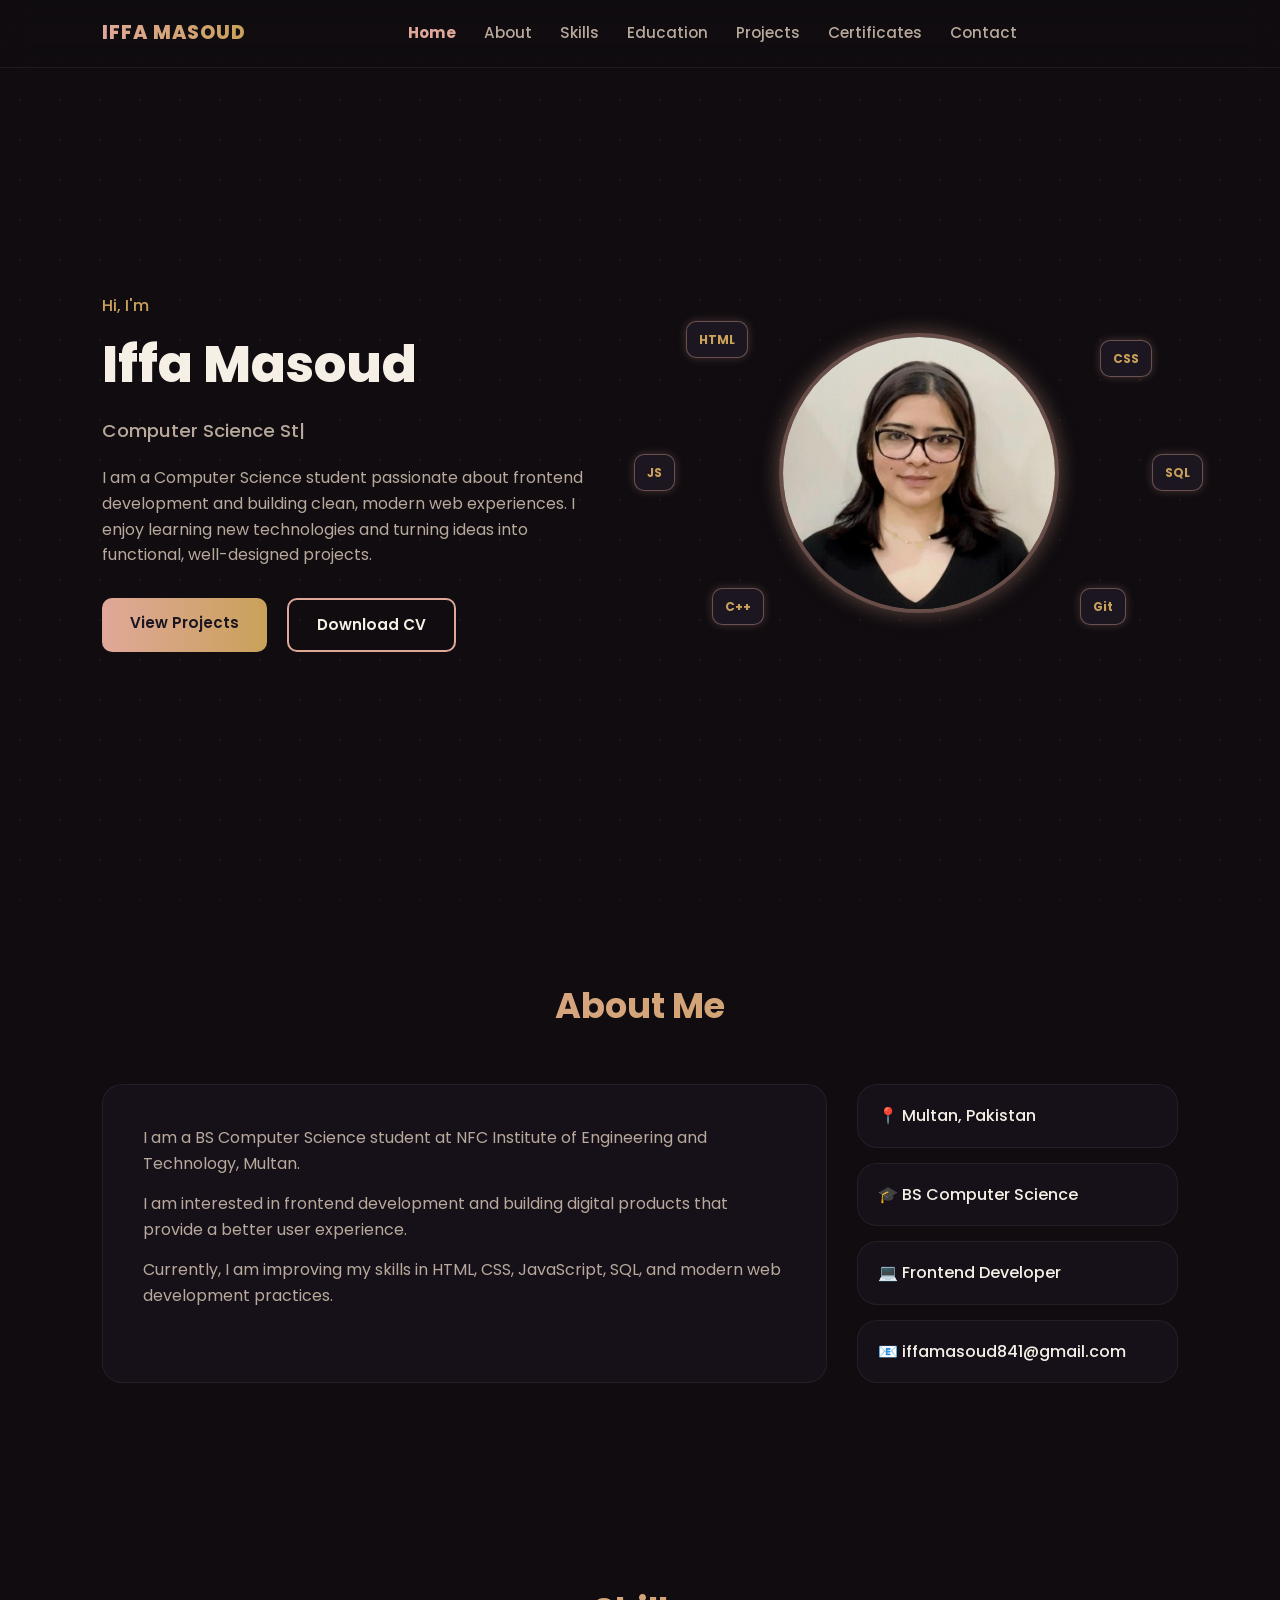
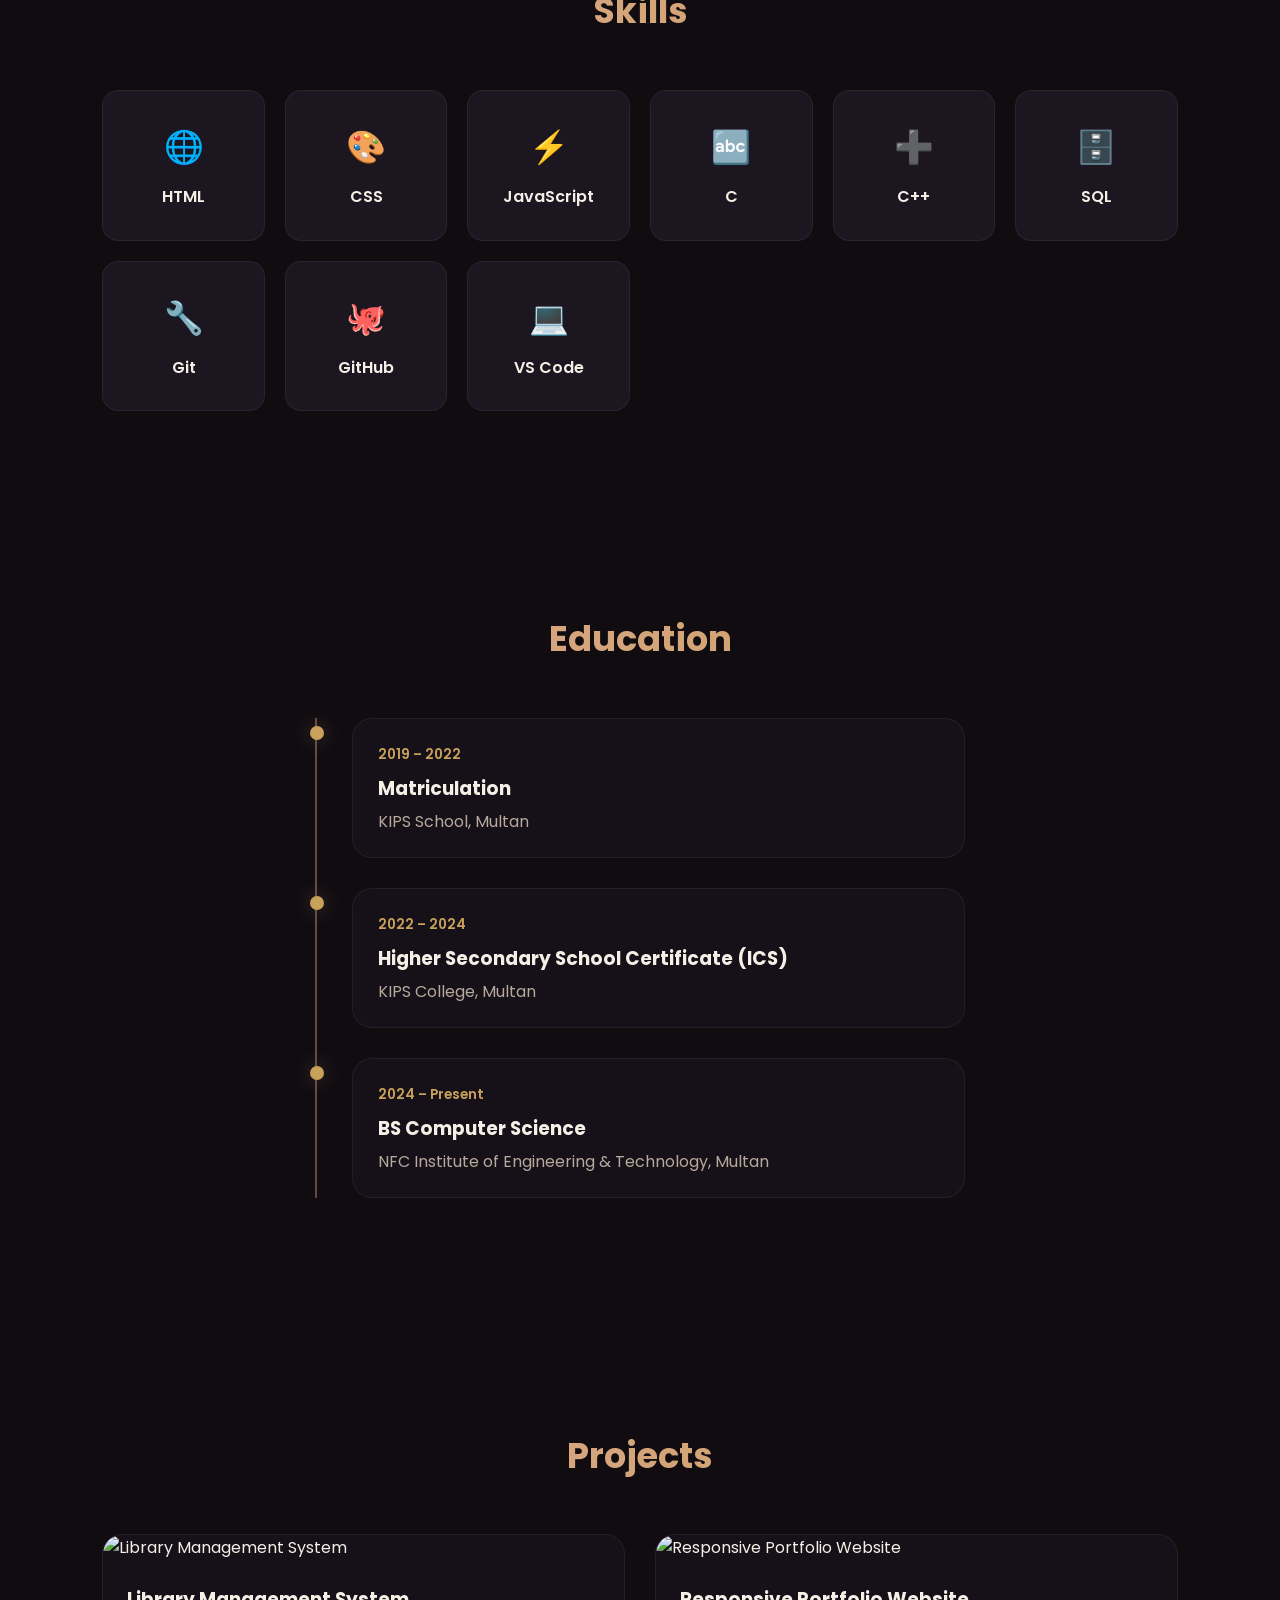
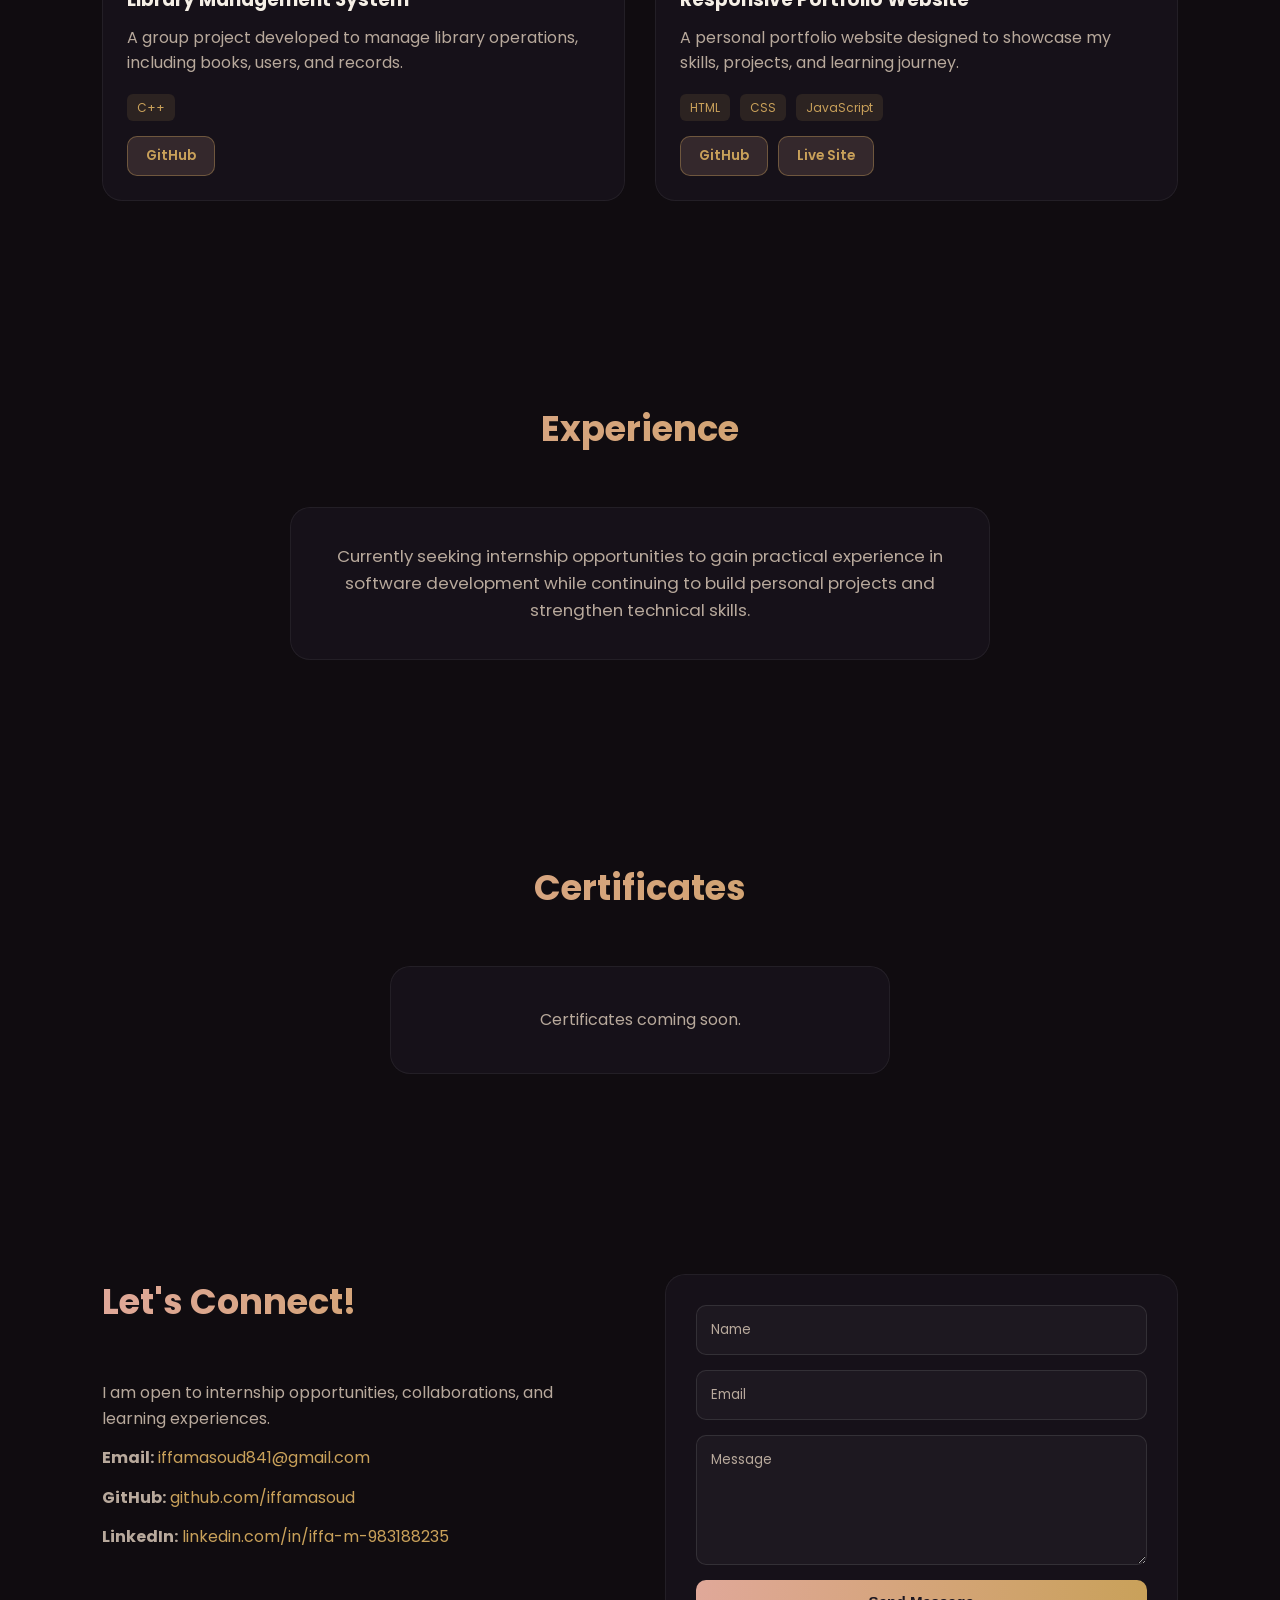
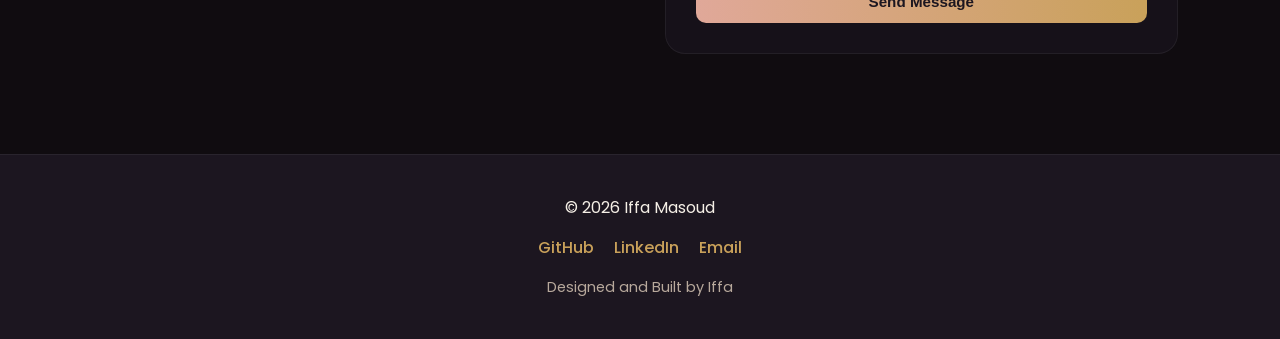
==== commit 4e3b3fdc: "update" ====
--- a/index.html
+++ b/index.html
@@ -127,6 +127,14 @@
     <div class="timeline-item">
       <span class="dot"></span>
       <div class="timeline-content glass">
+        <span class="timeline-date">2019 – 2022</span>
+        <h3>Matriculation</h3>
+        <p>KIPS School, Multan</p>
+      </div>
+    </div>
+    <div class="timeline-item">
+      <span class="dot"></span>
+      <div class="timeline-content glass">
         <span class="timeline-date">2022 – 2024</span>
         <h3>Higher Secondary School Certificate (ICS)</h3>
         <p>KIPS College, Multan</p>
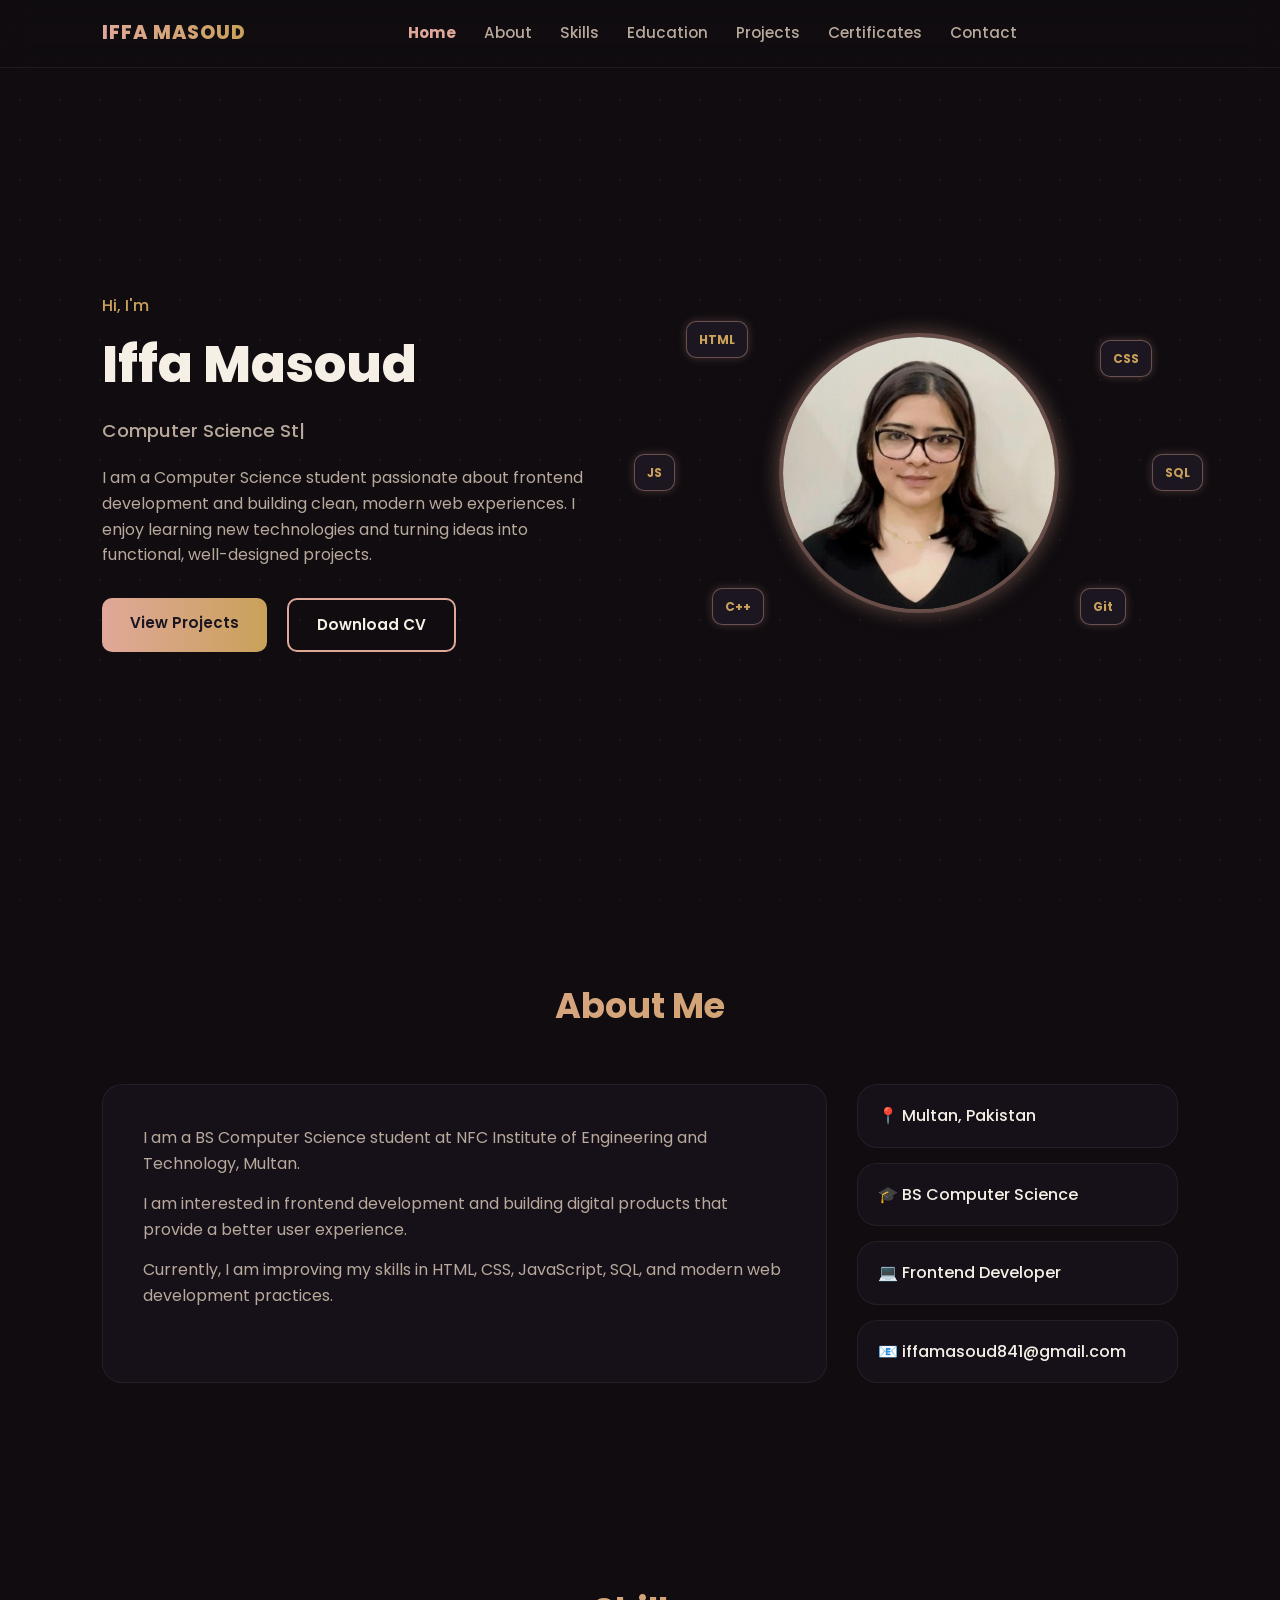
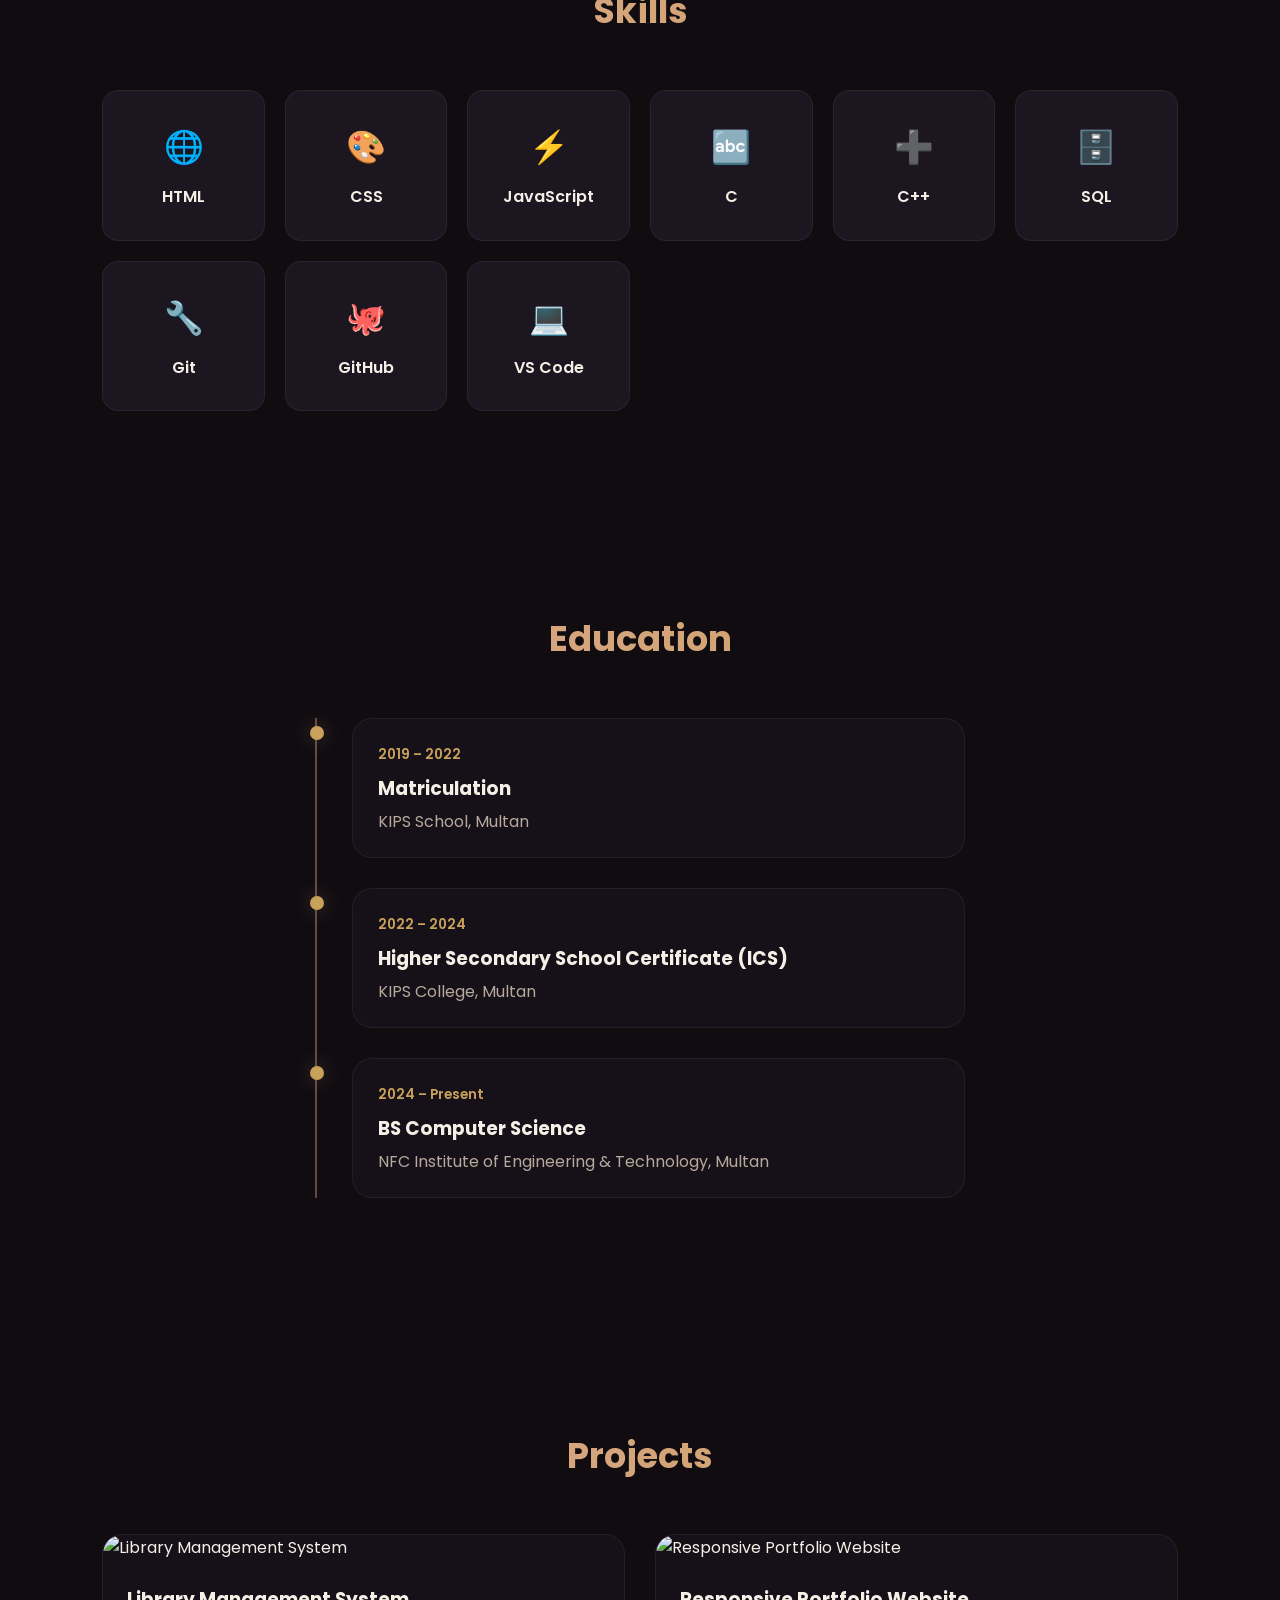
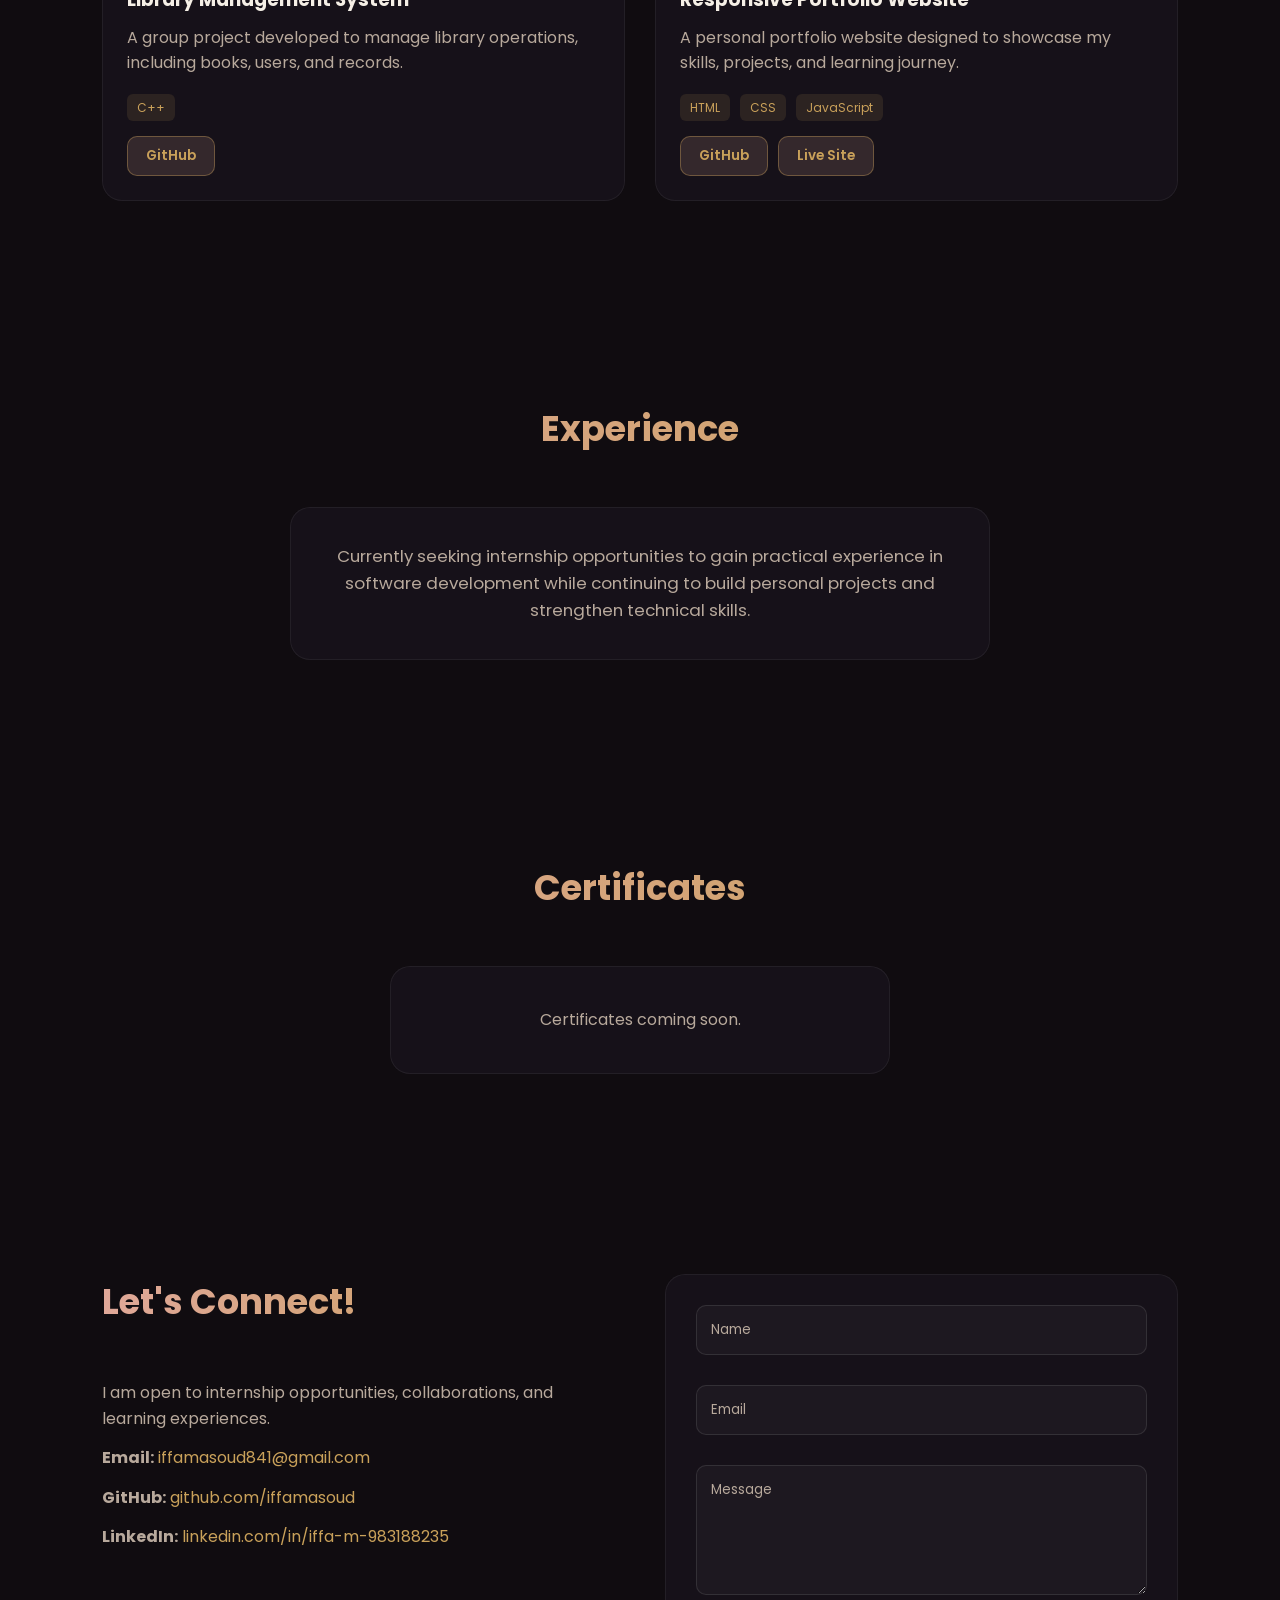
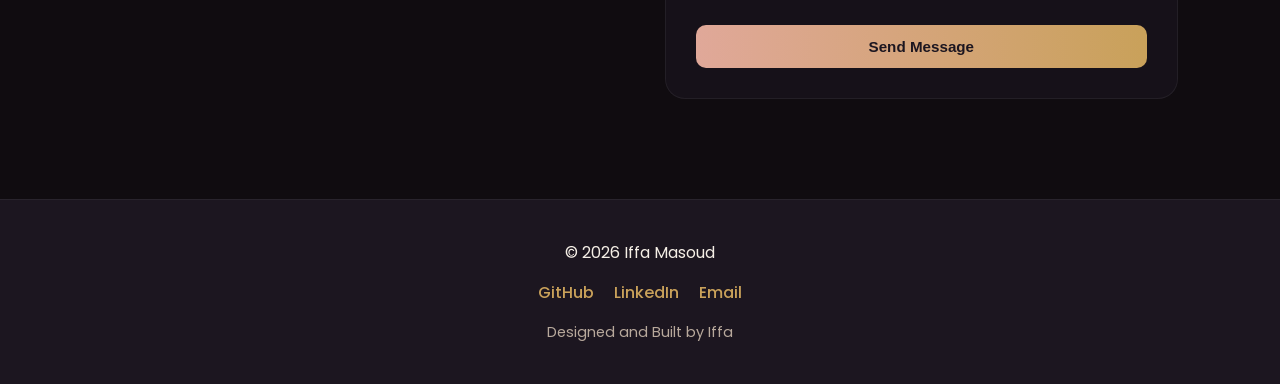
==== commit 5365e0b5: "contact form updated" ====
--- a/index.html
+++ b/index.html
@@ -212,11 +212,16 @@
     <p><strong>LinkedIn:</strong> <a href="https://www.linkedin.com/in/iffa-m-983188235" target="_blank">linkedin.com/in/iffa-m-983188235</a></p>
   </div>
   <div class="contact-right">
-    <form class="contact-form glass">
-      <input type="text" placeholder="Name" required>
-      <input type="email" placeholder="Email" required>
-      <textarea placeholder="Message" rows="5" required></textarea>
-      <button type="submit" class="btn btn-primary">Send Message</button>
+    <div data-fs-success class="form-message success-message"></div>
+    <div data-fs-error class="form-message error-message"></div>
+    <form class="contact-form glass" id="my-form">
+      <input type="text" name="name" placeholder="Name" data-fs-field required>
+      <span data-fs-error="name" class="field-error"></span>
+      <input type="email" name="email" placeholder="Email" data-fs-field required>
+      <span data-fs-error="email" class="field-error"></span>
+      <textarea name="message" placeholder="Message" rows="5" data-fs-field required></textarea>
+      <span data-fs-error="message" class="field-error"></span>
+      <button type="submit" class="btn btn-primary" data-fs-submit-btn>Send Message</button>
     </form>
   </div>
 </section>
@@ -237,6 +242,11 @@
 
 <!-- BACK TO TOP BUTTON -->
 <button id="backToTop" aria-label="Back to top">↑</button>
+<script>
+  window.formspree = window.formspree || function () { (formspree.q = formspree.q || []).push(arguments); };
+  formspree('initForm', { formElement: '#my-form', formId: 'meeyeagp' });
+</script>
+<script src="https://unpkg.com/@formspree/ajax@1" defer></script>
 
 <script src="script.js"></script>
 </body>
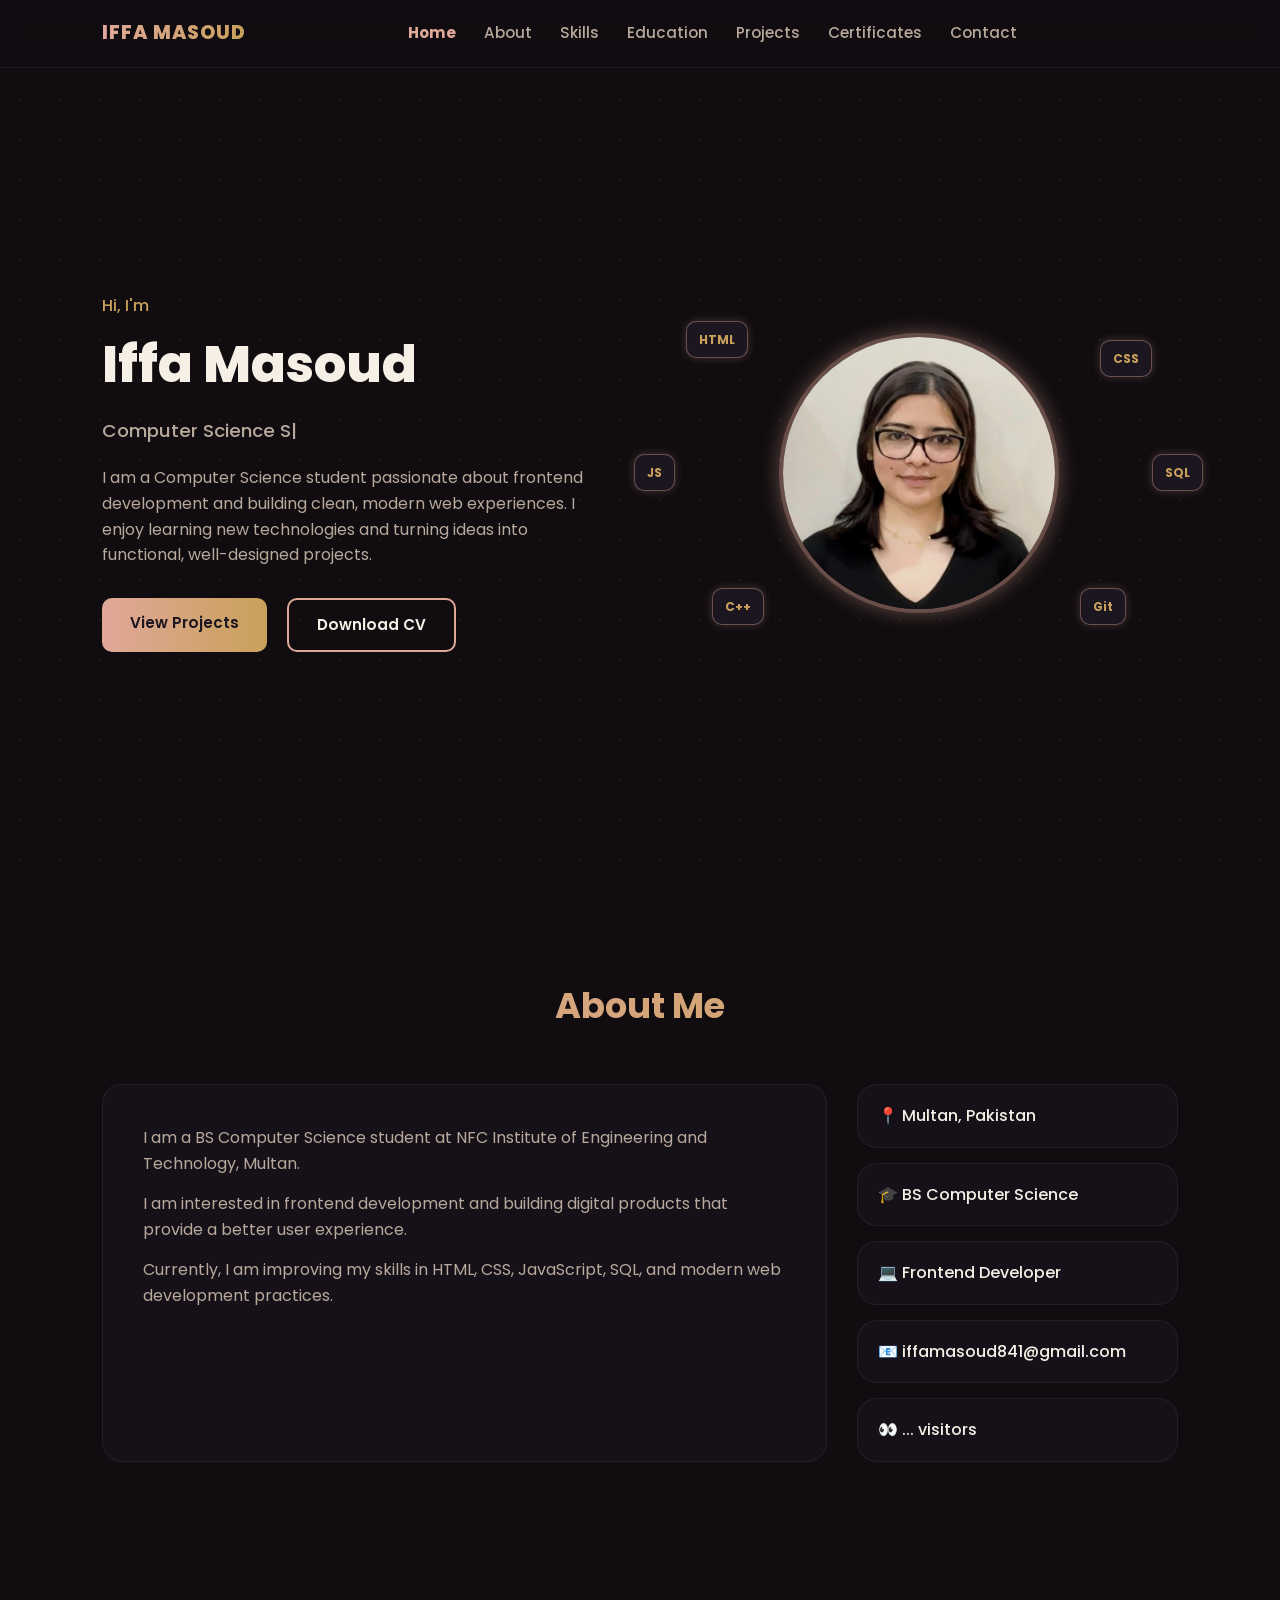
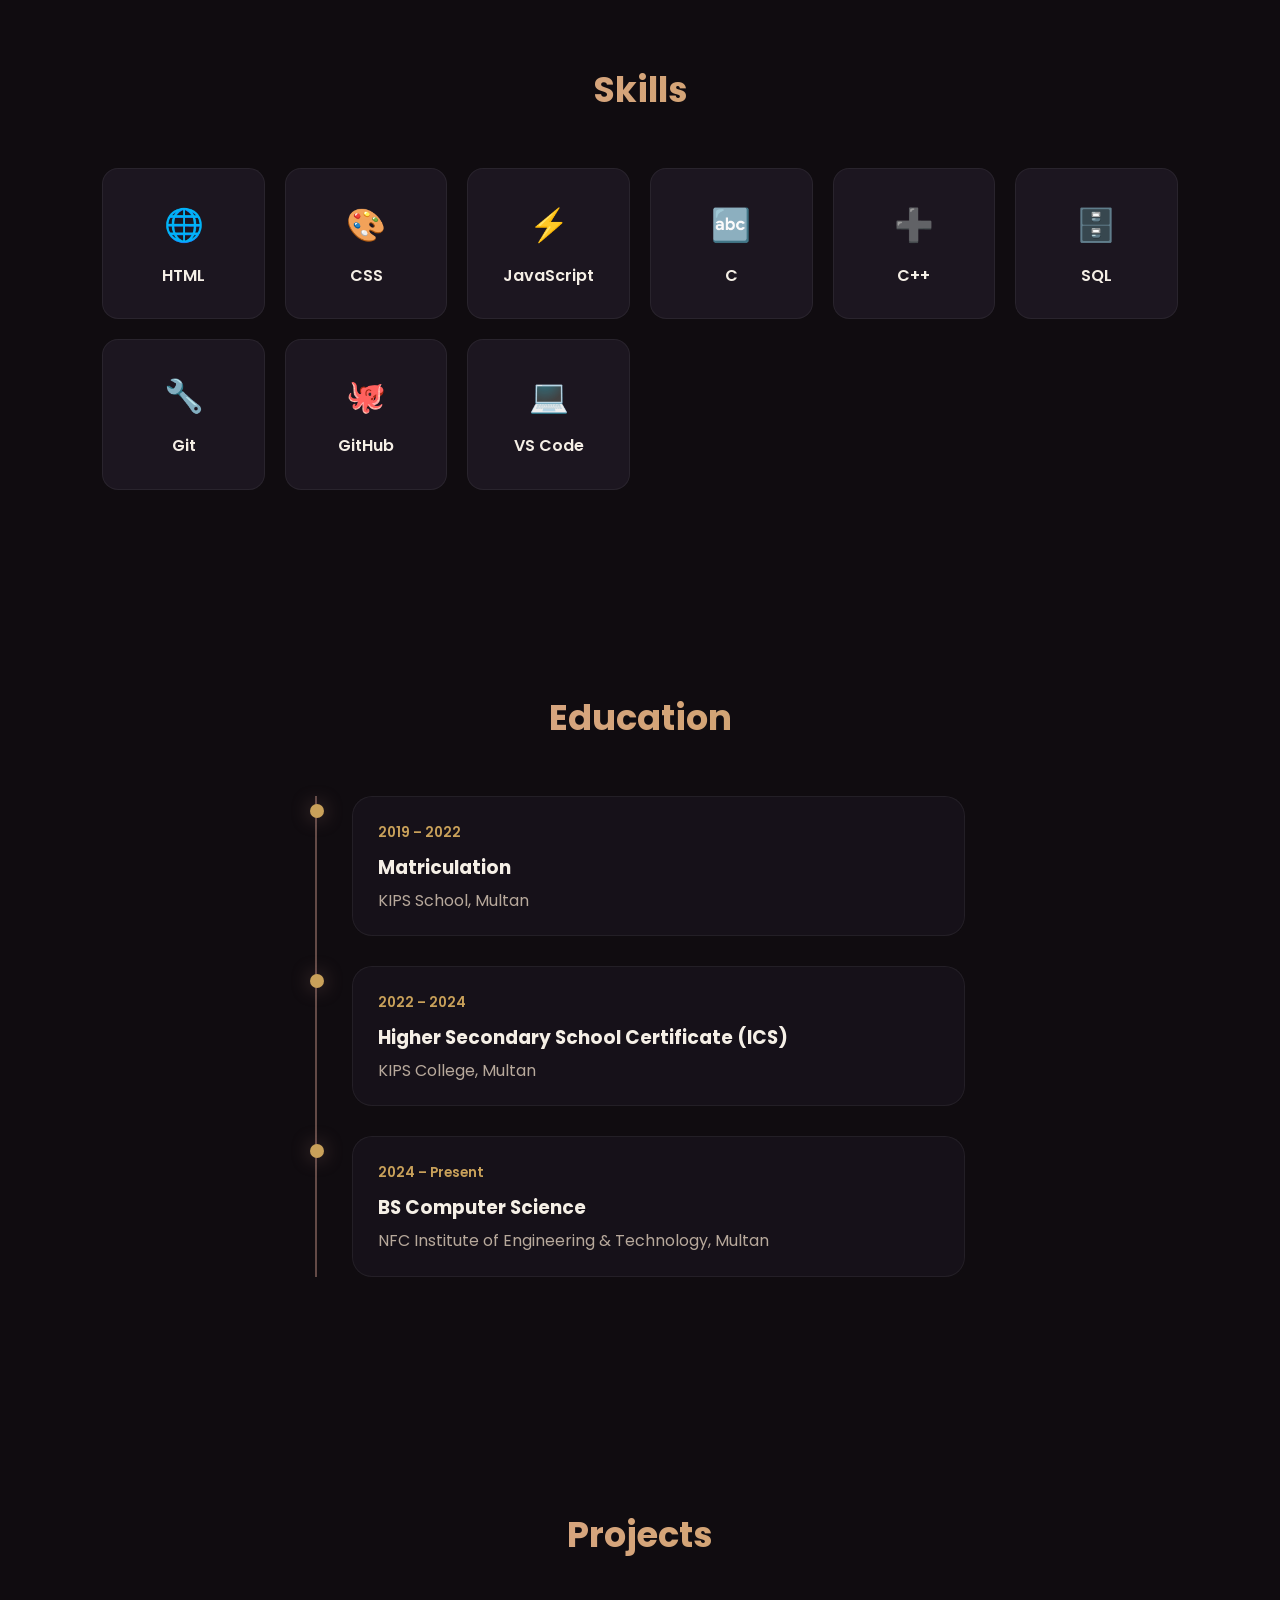
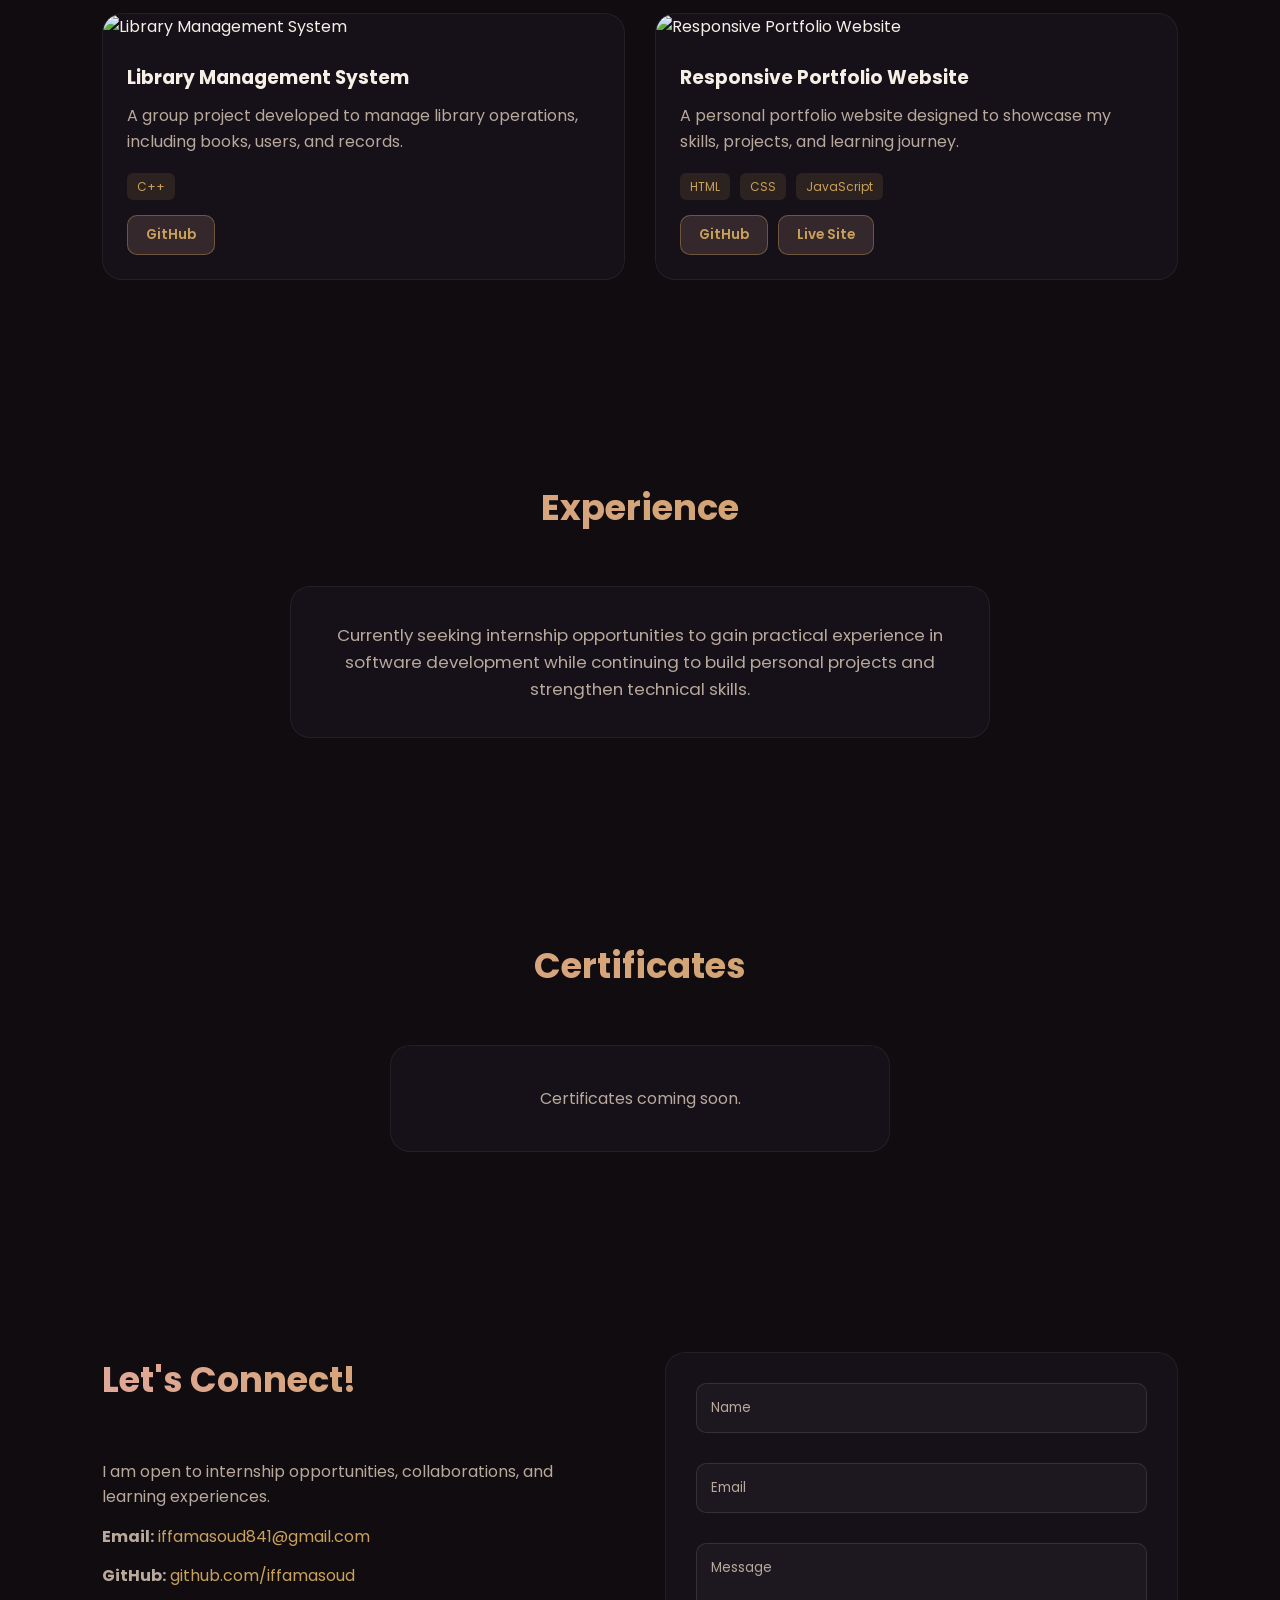
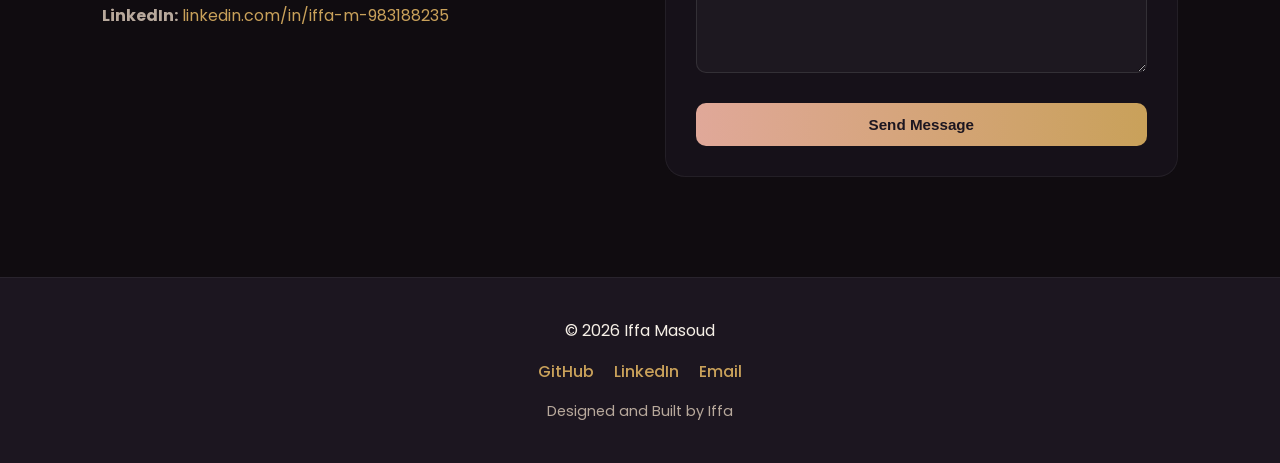
==== commit 93dcb729: "supabase visitor counter" ====
--- a/index.html
+++ b/index.html
@@ -73,6 +73,7 @@
       <div class="info-card glass">🎓 BS Computer Science</div>
       <div class="info-card glass">💻 Frontend Developer</div>
       <div class="info-card glass">📧 iffamasoud841@gmail.com</div>
+      <div class="info-card glass">👀 <span id="visitorCount">...</span> visitors</div>
     </div>
   </div>
 </section>
@@ -247,6 +248,7 @@
   formspree('initForm', { formElement: '#my-form', formId: 'meeyeagp' });
 </script>
 <script src="https://unpkg.com/@formspree/ajax@1" defer></script>
+<script src="https://cdn.jsdelivr.net/npm/@supabase/supabase-js@2"></script>
 
 <script src="script.js"></script>
 </body>
--- a/style.css
+++ b/style.css
@@ -620,4 +620,29 @@
   .floating-icon {
     display: none;
   }
+}
+/* ===== FORM MESSAGES ===== */
+.form-message {
+  padding: 12px 16px;
+  border-radius: 10px;
+  margin-bottom: 15px;
+  font-size: 0.9rem;
+  display: none;
+}
+.form-message:not(:empty) {
+  display: block;
+}
+.success-message {
+  background: rgba(224,168,153,0.15);
+  color: var(--primary);
+  border: 1px solid rgba(224,168,153,0.4);
+}
+.error-message {
+  background: rgba(255,80,80,0.1);
+  color: #ff8080;
+  border: 1px solid rgba(255,80,80,0.3);
+}
+.field-error {
+  color: #ff8080;
+  font-size: 0.8rem;
 }
